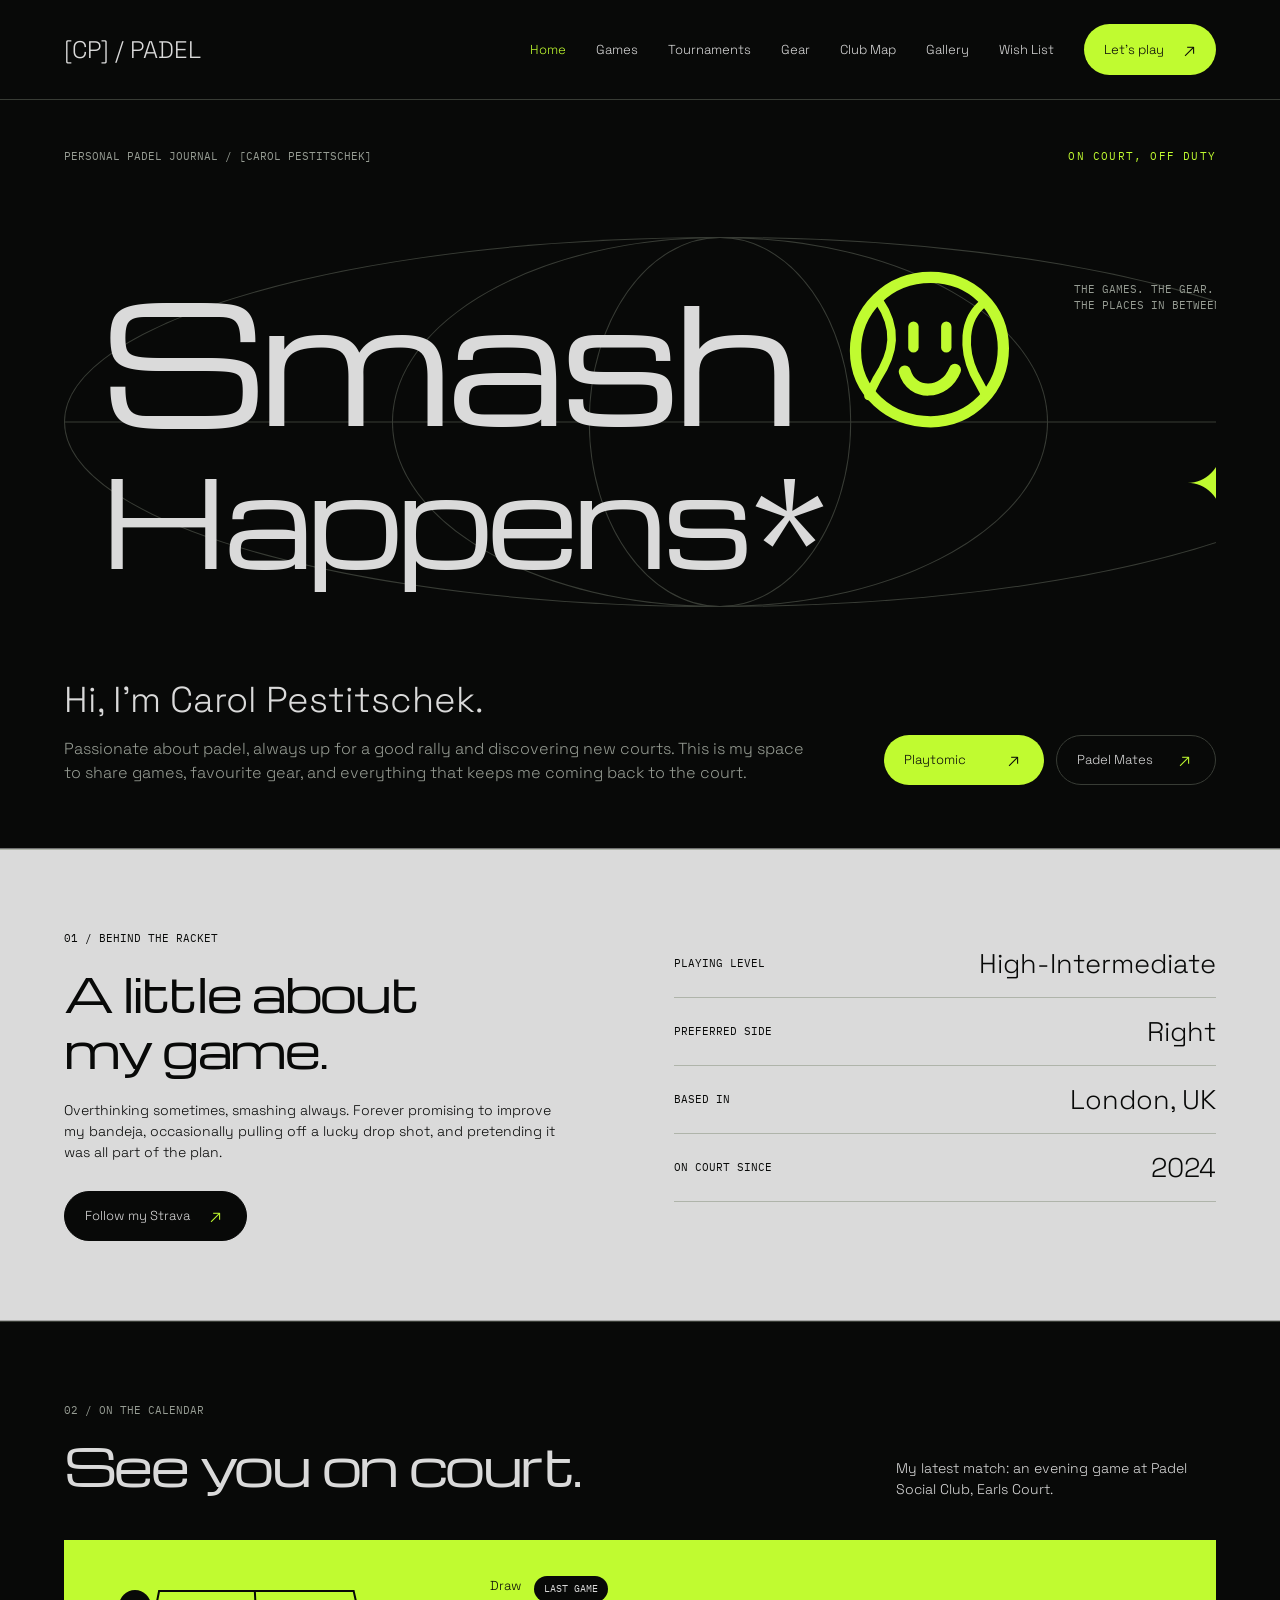
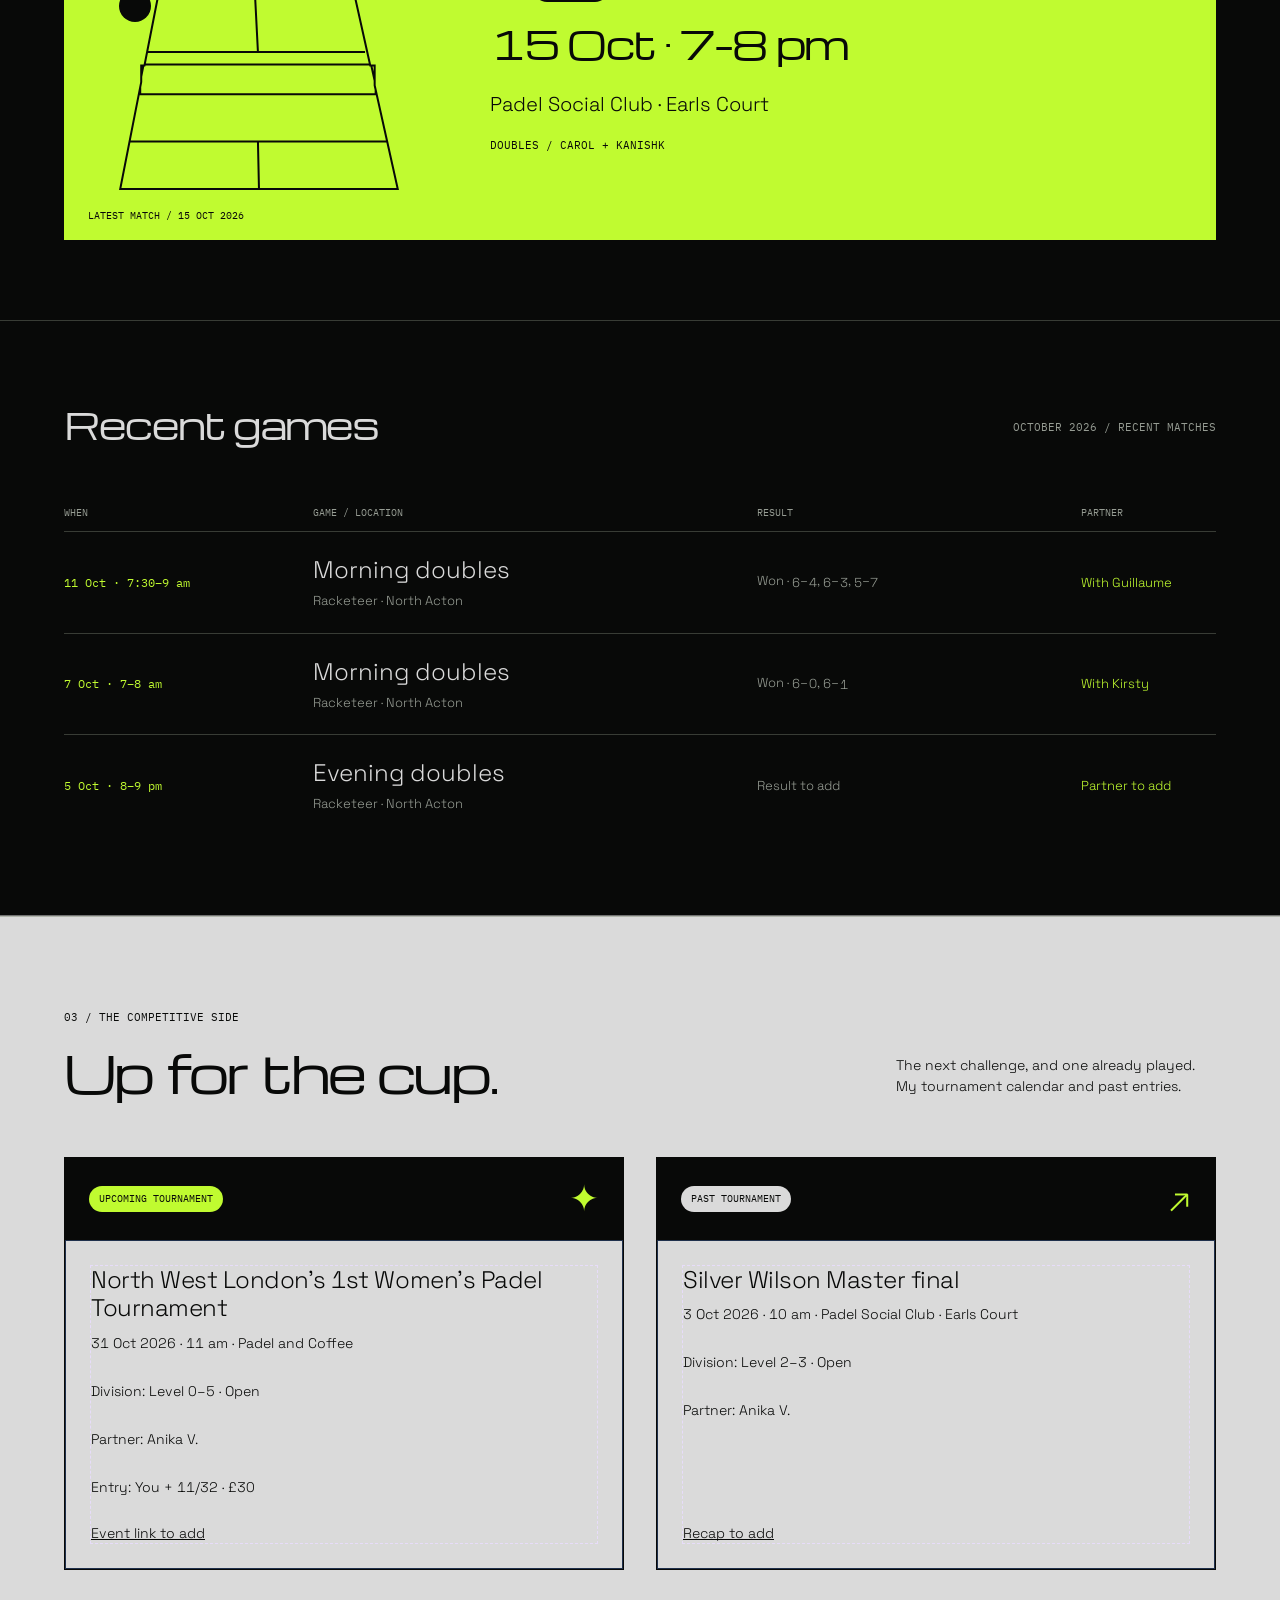
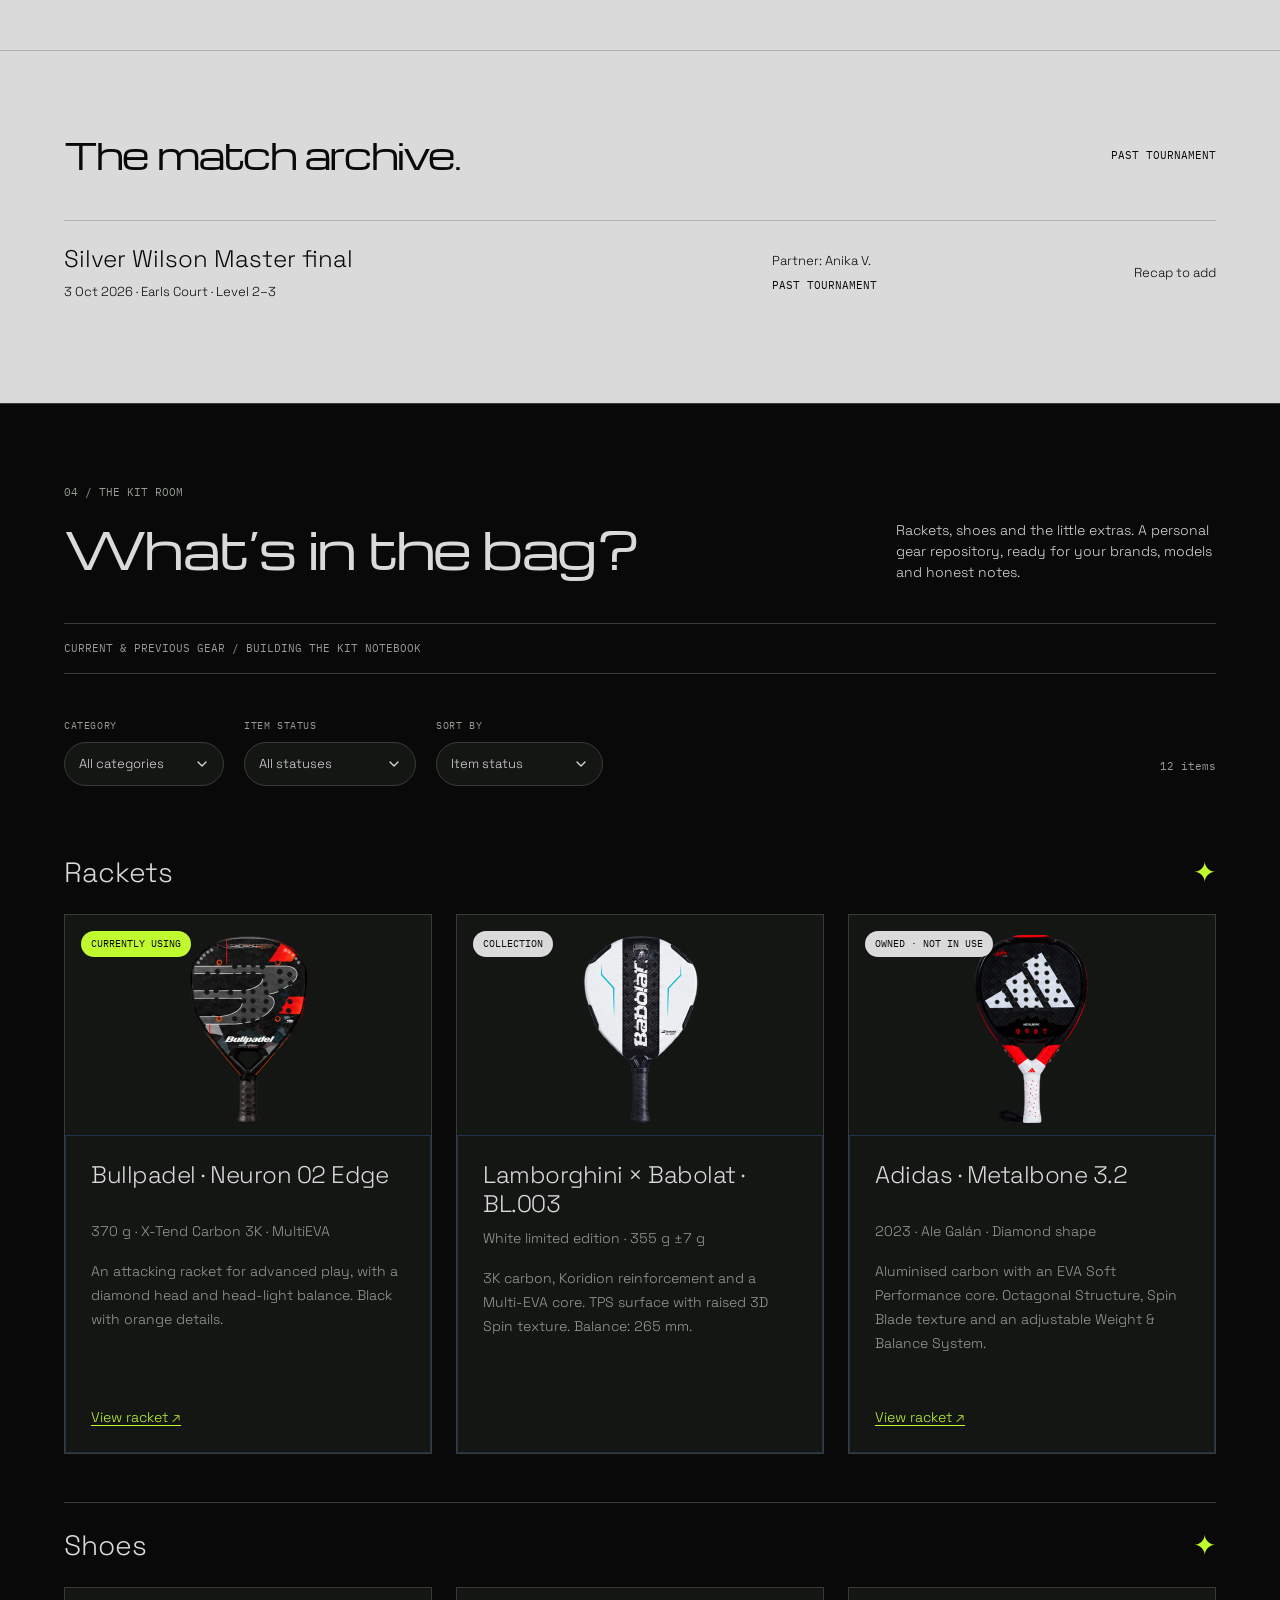
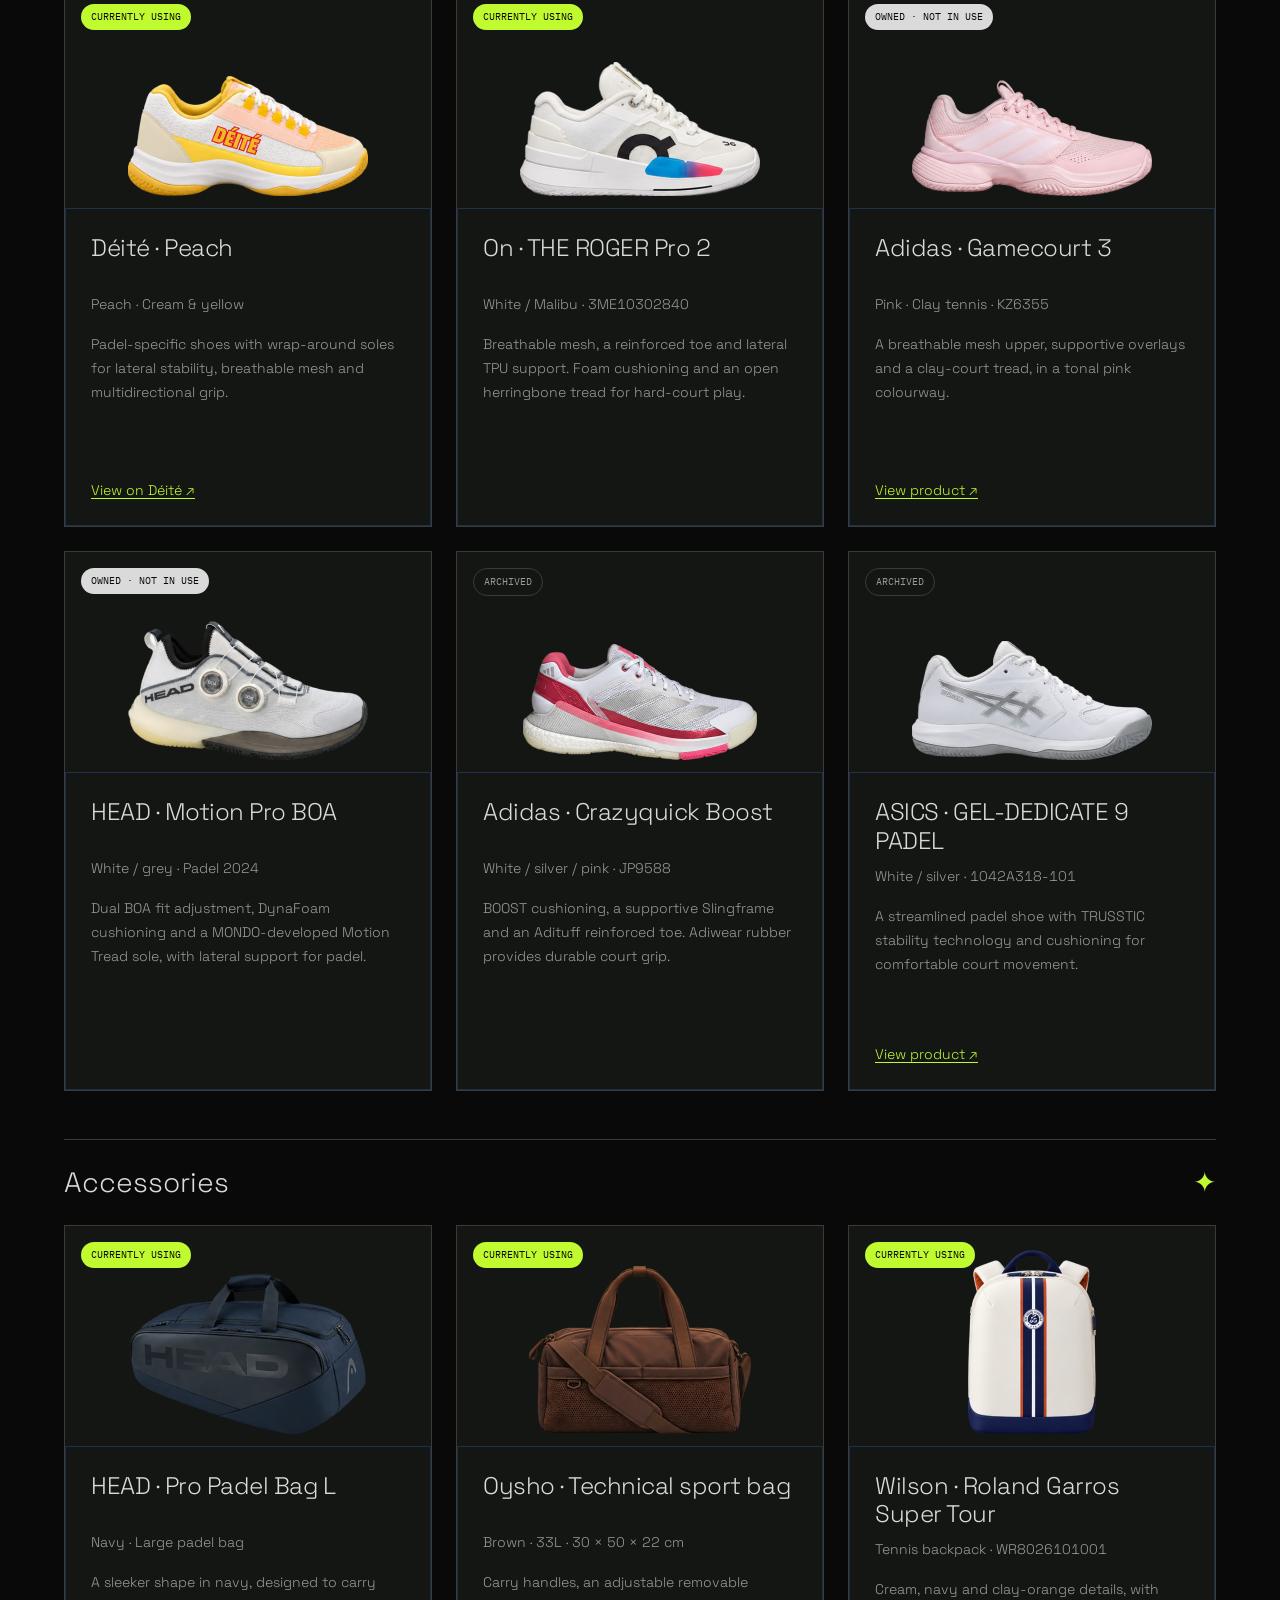
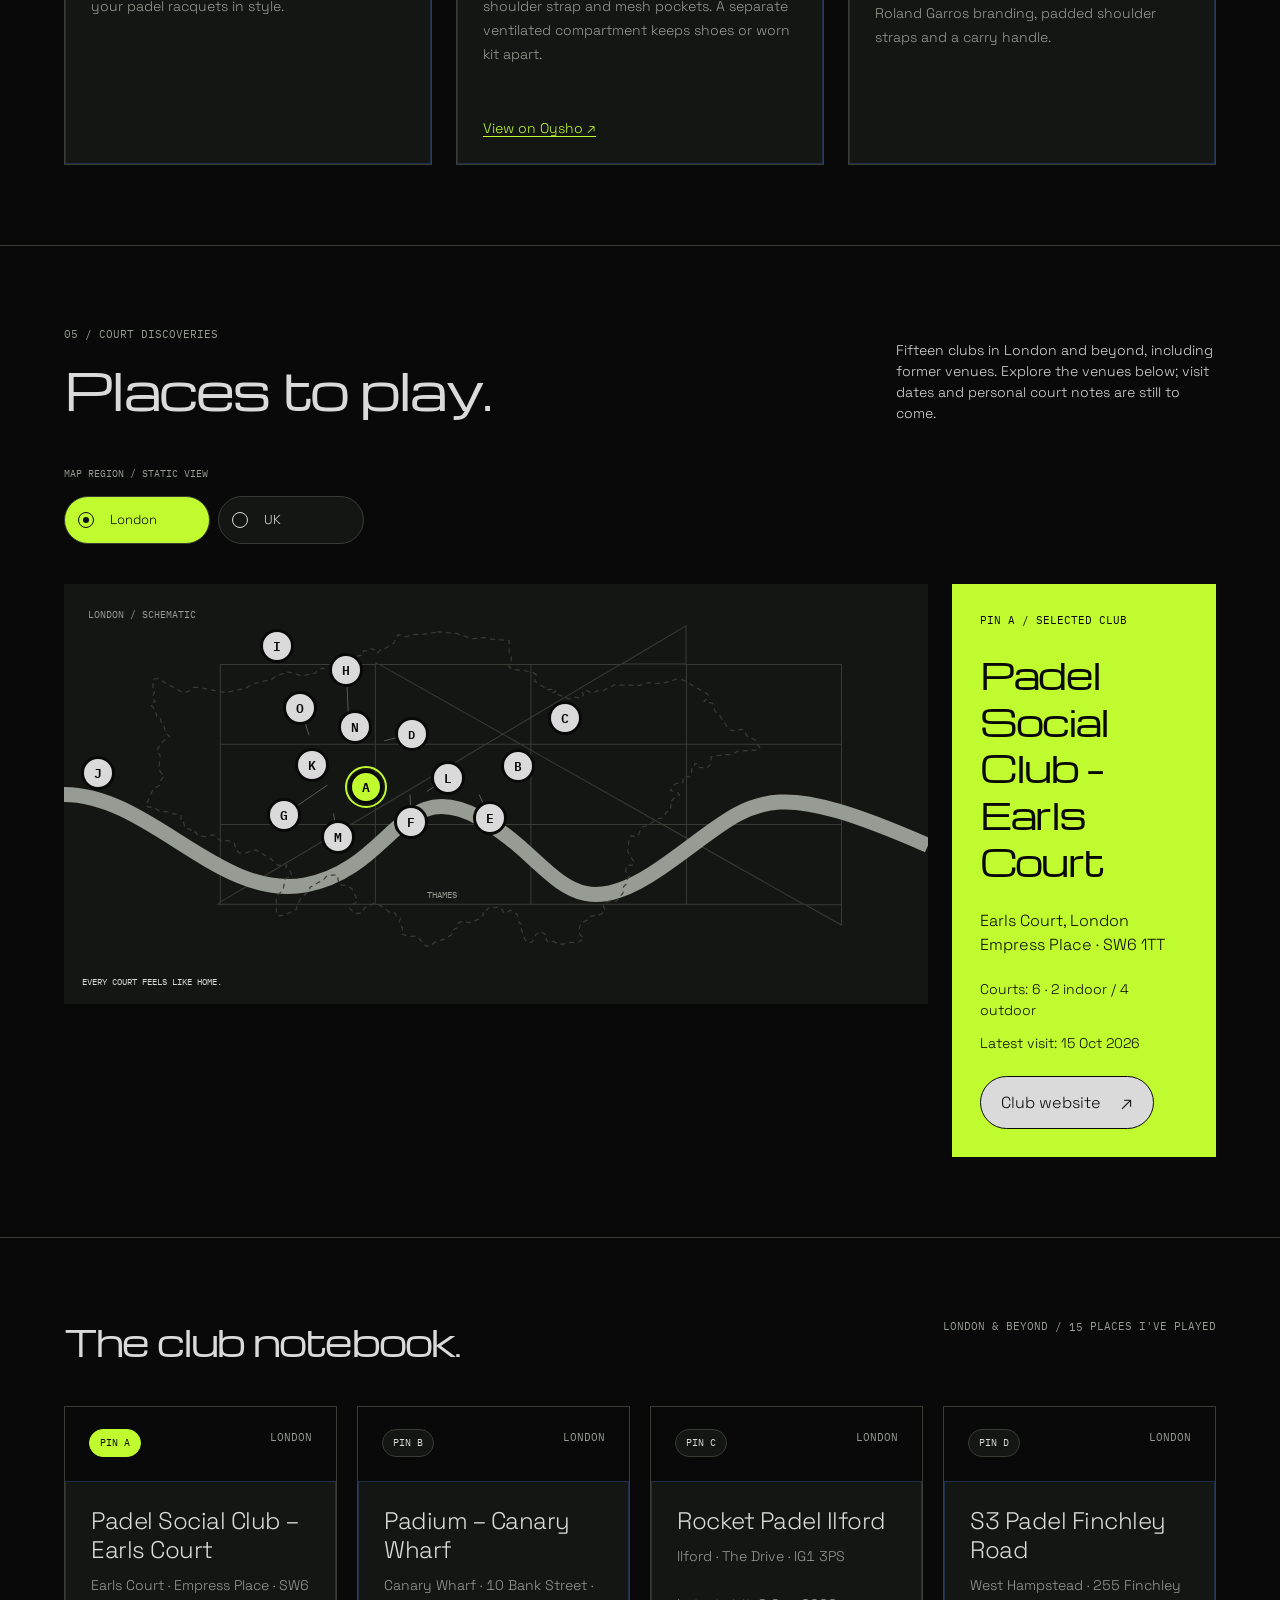
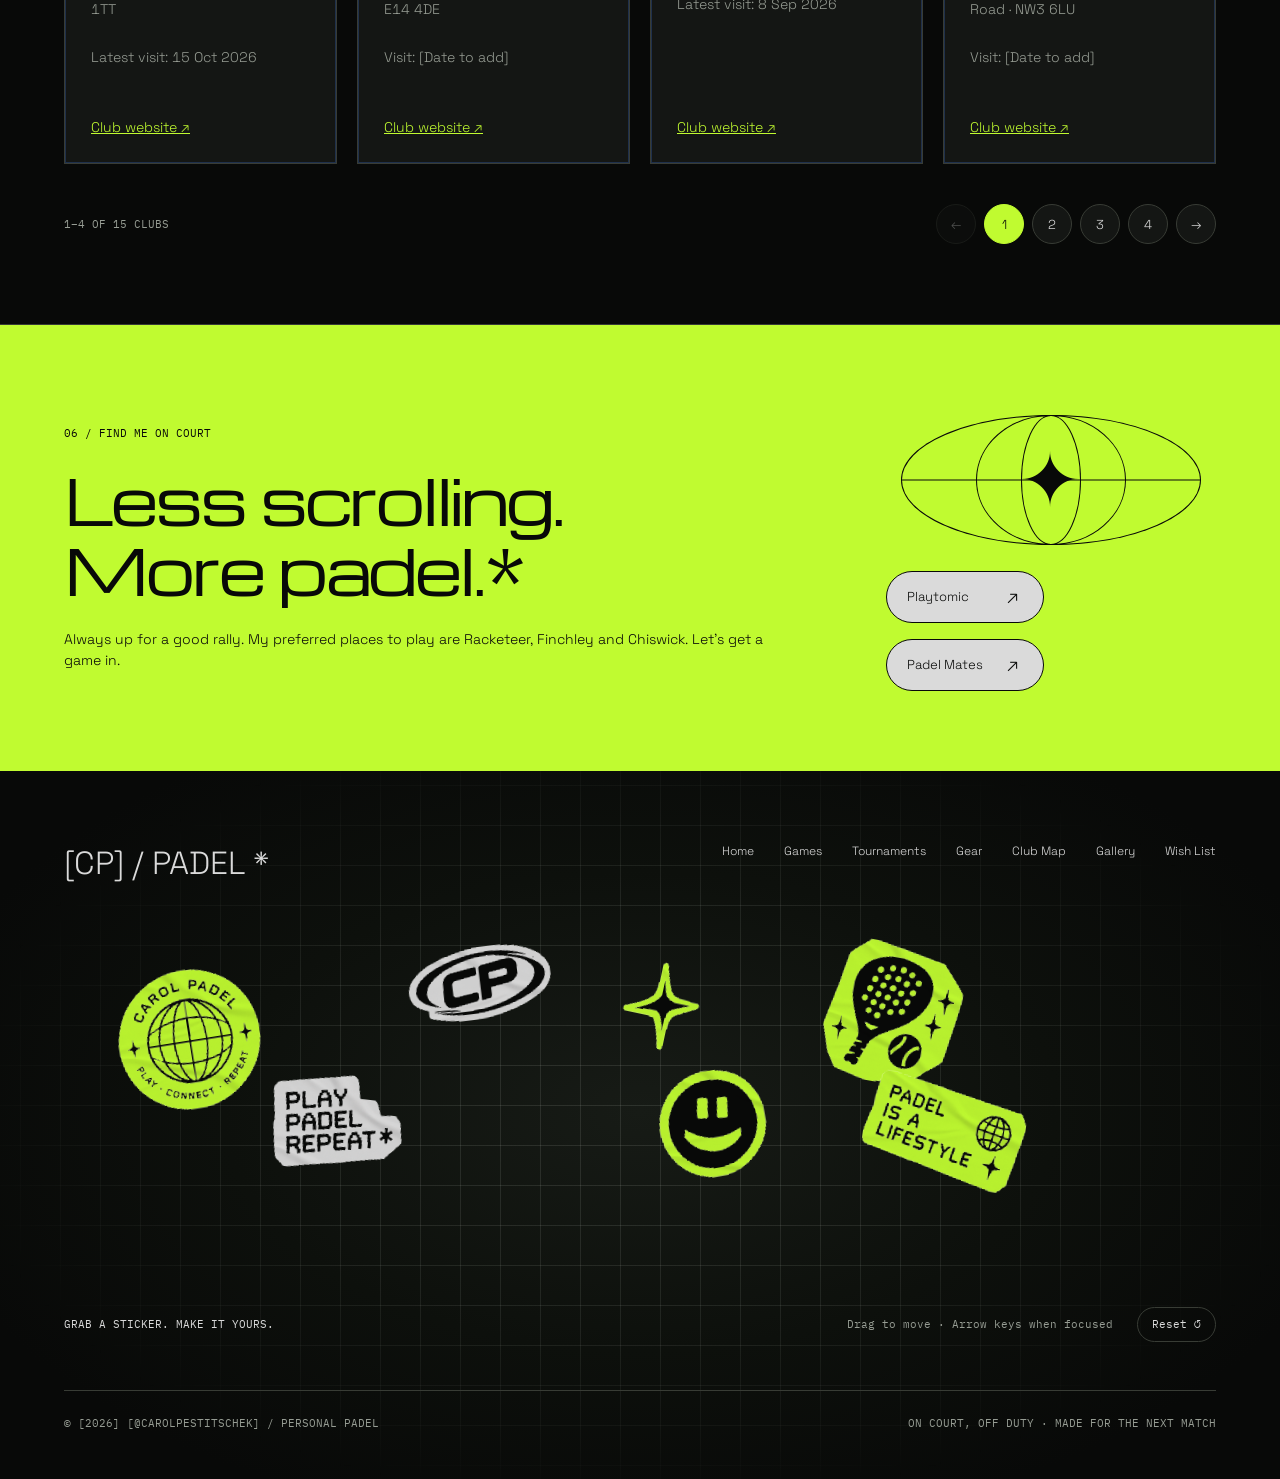
==== index.html @ db340238 "Polish hero motion, mobile layouts, map locations, and footer stickers" ====
<!doctype html>
<html lang="en"><head><meta charset="UTF-8"><meta name="viewport" content="width=device-width,initial-scale=1"><title>Smash Happens — Carol’s Padel Journal</title><meta name="description" content="Carol’s personal padel journal: games, gear and London court discoveries."><link rel="stylesheet" href="styles.css?v=55"></head><body><main class="desktop-view"><div class="f0" data-node-id="0:4836" data-name="Personal padel • Desktop">
      <div class="f1" data-node-id="0:4837" data-name="Navigation">
        <div class="f2" data-node-id="0:4838" data-name="Brand and navigation">
          <p class="f3" data-node-id="0:4839">[CP] / PADEL </p>
          <div class="f4" data-node-id="0:4840" data-name="Page links">
            <a class="f5" data-node-id="0:4841" href="#desktop-home">Home</a>
            <a class="f6" data-node-id="0:4842" href="#desktop-games">Games</a>
            <a class="f6" data-node-id="0:4843" href="#desktop-tournaments">Tournaments</a>
            <a class="f6" data-node-id="0:4844" href="#desktop-gear">Gear</a>
            <a class="f6" data-node-id="0:4845" href="#desktop-clubs">Club Map</a>
            <div class="f7" data-node-id="0:4846" data-name="Action">
              <p class="f8" data-node-id="0:4847">
                Let’s play
              </p>
              <p class="f9" data-node-id="0:4848">
                ↗
              </p>
            </div>
          </div>
        </div>
      </div>
      <div class="f10" data-node-id="0:4849" id="desktop-home" data-name="Hero">
        <div class="f11" data-node-id="0:4850" data-name="Editorial strapline">
          <p class="f12" data-node-id="0:4851">
            PERSONAL PADEL JOURNAL / [CAROL PESTITSCHEK]
          </p>
          <div class="f13" data-node-id="0:4852" data-name="Status">
            <p class="f14" data-node-id="I0:4852;5:13515" style="font-feature-settings:&quot;lnum&quot; 1, &quot;tnum&quot; 1">
              ON COURT, OFF DUTY
            </p>
          </div>
        </div>
        <div class="f15" data-node-id="0:4853" data-name="Orbital masthead">
          <div class="f16" data-node-id="0:4854" data-name="Orbit backdrop">
            <div class="f17" data-node-id="0:4855" data-name="Orbital linework">
              <img alt="" class="f18" src="assets/desktop-f44f9.svg" />
            </div>
          </div>
          <div class="f19" data-node-id="0:4860" data-name="Display title">
            <p class="f20" data-node-id="I0:4860;5:11269" style="font-feature-settings:&quot;lnum&quot; 1, &quot;tnum&quot; 1">
              Smash
            </p>
          </div>
          <div class="f19" data-node-id="0:4861" data-name="Display title">
            <p class="f21" data-node-id="I0:4861;5:11269" style="font-feature-settings:&quot;lnum&quot; 1, &quot;tnum&quot; 1">
              Happens*
            </p>
          </div>
          <div class="f22" data-node-id="0:4862" data-name="Padel ball">
            <img alt="" class="f18" src="assets/hero-winking-ball.svg" />
          </div>
          <div class="f22" data-node-id="0:4863" data-name="Ball seams">
            <div class="f23">
              <img alt="" class="f24" src="assets/desktop-bad36.svg" />
            </div>
          </div>
          <p class="f25" data-node-id="0:4864">
            ✦
          </p>
          <div class="f26" data-node-id="0:4865">
            <p class="f27">THE GAMES. THE GEAR.</p>
            <p class="f28">THE PLACES IN BETWEEN.</p>
          </div>
        </div>
        <div class="f29" data-node-id="0:4866" data-name="Hero introduction">
          <div class="f30" data-node-id="0:4867" data-name="Personal introduction">
            <p class="f31" data-node-id="0:4868">
              Hi, I’m Carol Pestitschek.
            </p>
            <p class="f32" data-node-id="0:4869">
              Passionate about padel, always up for a good rally and discovering new courts. This is my space to share games, favourite gear, and everything that keeps me coming back to the court.
            </p>
          </div>
          <div class="f33" data-node-id="0:4870" data-name="Profile actions">
            <div class="f7" data-node-id="0:4871" data-name="Action">
              <p class="f8" data-node-id="0:4872">
                Playtomic [profile]
              </p>
              <p class="f9" data-node-id="0:4873">
                ↗
              </p>
            </div>
            <div class="f34" data-node-id="0:4874" data-name="Action">
              <p class="f35" data-node-id="0:4875">
                Padel Mates [profile]
              </p>
              <p class="f36" data-node-id="0:4876">
                ↗
              </p>
            </div>
          </div>
        </div>
        <div class="f37" data-node-id="0:4877" data-name="Placeholder guidance">
          <div class="f38" data-node-id="I0:4877;5:9180" data-name="Icon">
            <img alt="" class="f18" src="assets/desktop-fa4df.svg" />
          </div>
          <div class="f39" data-node-id="I0:4877;5:9181" data-name="Content ↓">
            <div class="f40">
              <p class="f41" data-node-id="I0:4877;5:9182" style="font-feature-settings:&quot;lnum&quot; 1, &quot;tnum&quot; 1">
                A work in play.
              </p>
              <p class="f42" data-node-id="I0:4877;5:9183" style="font-feature-settings:&quot;lnum&quot; 1, &quot;tnum&quot; 1">
                Bracketed details are editable placeholders. Club names and locations are verified; games and visits are unconfirmed. The map is illustrative.
              </p>
            </div>
          </div>
        </div>
      </div>
      <div class="f43" data-node-id="0:4878" data-name="Player profile">
        <div class="f44" data-node-id="0:4879" data-name="Player overview">
          <div class="f45" data-node-id="0:4880" data-name="Introduction">
            <p class="f46" data-node-id="0:4881">
              01 / BEHIND THE RACKET
            </p>
            <div class="f19" data-node-id="0:4882" data-name="Display title">
              <div class="f47" data-node-id="I0:4882;5:11269" style="font-feature-settings:&quot;lnum&quot; 1, &quot;tnum&quot; 1">
                <p class="f48">A little about</p>
                <p class="f49">my game.</p>
              </div>
            </div>
            <p class="f50" data-node-id="0:4883">
              Overthinking sometimes, smashing always. Forever promising to improve my bandeja, occasionally pulling off a lucky drop shot, and pretending it was all part of the plan.
            </p>
          </div>
          <div class="f51" data-node-id="0:4884" data-name="Player details">
            <div class="f52" data-node-id="0:4885" data-name="Profile detail">
              <p class="f53" data-node-id="0:4886">
                PLAYING LEVEL
              </p>
              <p class="f54" data-node-id="0:4887">
                [High-Intermediate]
              </p>
            </div>
            <div class="f52" data-node-id="0:4888" data-name="Profile detail">
              <p class="f53" data-node-id="0:4889">
                PREFERRED SIDE
              </p>
              <p class="f54" data-node-id="0:4890">
                [Right]
              </p>
            </div>
            <div class="f52" data-node-id="0:4891" data-name="Profile detail">
              <p class="f53" data-node-id="0:4892">
                BASED IN
              </p>
              <p class="f54" data-node-id="0:4893">
                [London, UK]
              </p>
            </div>
            <div class="f52" data-node-id="0:4894" data-name="Profile detail">
              <p class="f53" data-node-id="0:4895">
                ON COURT SINCE
              </p>
              <p class="f54" data-node-id="0:4896">
                [2024]
              </p>
            </div>
          </div>
        </div>
      </div>
      <div class="f55" data-node-id="0:4897" id="desktop-games" data-name="Featured next game">
        <div class="f56" data-node-id="0:4898" data-name="Section heading">
          <div class="f57" data-node-id="0:4899" data-name="Title block">
            <p class="f12" data-node-id="0:4900">
              02 / ON THE CALENDAR
            </p>
            <div class="f19" data-node-id="0:4901" data-name="Display title">
              <p class="f58" data-node-id="I0:4901;5:11269" style="font-feature-settings:&quot;lnum&quot; 1, &quot;tnum&quot; 1">
                See you on court.
              </p>
            </div>
          </div>
          <div class="f59" data-node-id="0:4902" data-name="Section introduction">
            <p class="f60" data-node-id="0:4903">
              The next match goes here. Add a date, a club and a link when it’s booked.
            </p>
          </div>
        </div>
        <div class="f61" data-node-id="0:4904" data-name="Featured match">
          <div class="f62" data-node-id="0:4905" data-name="Court illustration">
            <div class="f63" data-node-id="0:4906" data-name="Padel court">
              <img alt="" class="f18" src="assets/desktop-a11e7.svg" />
            </div>
            <div class="f64" data-node-id="0:4907" data-name="Padel ball">
              <img alt="" class="f18" src="assets/desktop-db9d9.svg" />
            </div>
            <p class="f65" data-node-id="0:4908">
              NEXT UP / [MATCH DATE]
            </p>
          </div>
          <div class="f66" data-node-id="0:4909" data-name="Match details">
            <div class="f67" data-node-id="0:4910" data-name="Match status">
              <div class="f68" data-node-id="0:4911" data-name="Status">
                <p class="f69" data-node-id="I0:4911;5:13515" style="font-feature-settings:&quot;lnum&quot; 1, &quot;tnum&quot; 1">
                  [AVAILABILITY]
                </p>
              </div>
              <p class="f46" data-node-id="0:4912">
                FEATURED GAME
              </p>
            </div>
            <div class="f19" data-node-id="0:4913" data-name="Display title">
              <p class="f70" data-node-id="I0:4913;5:11269" style="font-feature-settings:&quot;lnum&quot; 1, &quot;tnum&quot; 1">
                [Day], [time]
              </p>
            </div>
            <p class="f71" data-node-id="0:4914">
              [Club name] · [Area, city]
            </p>
            <p class="f46" data-node-id="0:4915">
              [FORMAT] / LEVEL [X–X] / [PLACES] AVAILABLE
            </p>
            <div class="f72" data-node-id="0:4916" data-name="Action">
              <p class="f8" data-node-id="0:4917">
                Join on [platform]
              </p>
              <p class="f9" data-node-id="0:4918">
                ↗
              </p>
            </div>
          </div>
        </div>
      </div>
      <div class="f55" data-node-id="0:4919" data-name="Upcoming game list">
        <div class="f11" data-node-id="0:4920" data-name="Schedule heading">
          <div class="f73" data-node-id="0:4921" data-name="Display title">
            <p class="f74" data-node-id="I0:4921;5:11269" style="font-feature-settings:&quot;lnum&quot; 1, &quot;tnum&quot; 1">
              Next games
            </p>
          </div>
          <p class="f12" data-node-id="0:4922">
            ALL DATES TO BE CONFIRMED
          </p>
        </div>
        <div class="f75" data-node-id="0:4923" data-name="Match schedule">
          <div class="f76" data-node-id="0:4924" data-name="Schedule columns">
            <p class="f77" data-node-id="0:4925">
              WHEN
            </p>
            <p class="f39" data-node-id="0:4926">
              GAME / LOCATION
            </p>
            <p class="f78" data-node-id="0:4927">
              LEVEL / SPACES
            </p>
            <p class="f79" data-node-id="0:4928">
              MATCH LINK
            </p>
          </div>
          <div class="f80" data-node-id="0:4929" data-name="Game entry">
            <p class="f81" data-node-id="0:4930">
              [Date] · [Time]
            </p>
            <div class="f82" data-node-id="0:4931" data-name="Game and location">
              <p class="f83" data-node-id="0:4932">
                [Social doubles]
              </p>
              <p class="f84" data-node-id="0:4933">
                [Club] · [London area]
              </p>
            </div>
            <p class="f85" data-node-id="0:4934">
              [Level] · [Places available]
            </p>
            <p class="f86" data-node-id="0:4935">
              View game ↗
            </p>
          </div>
          <div class="f80" data-node-id="0:4936" data-name="Game entry">
            <p class="f81" data-node-id="0:4937">
              [Date] · [Time]
            </p>
            <div class="f82" data-node-id="0:4938" data-name="Game and location">
              <p class="f83" data-node-id="0:4939">
                [Practice session]
              </p>
              <p class="f84" data-node-id="0:4940">
                [Club] · [London area]
              </p>
            </div>
            <p class="f85" data-node-id="0:4941">
              [Level] · [Places available]
            </p>
            <p class="f86" data-node-id="0:4942">
              View game ↗
            </p>
          </div>
          <div class="f80" data-node-id="0:4943" data-name="Game entry">
            <p class="f81" data-node-id="0:4944">
              [Date] · [Time]
            </p>
            <div class="f82" data-node-id="0:4945" data-name="Game and location">
              <p class="f83" data-node-id="0:4946">
                [Weekend match]
              </p>
              <p class="f84" data-node-id="0:4947">
                [Club] · [UK city]
              </p>
            </div>
            <p class="f85" data-node-id="0:4948">
              [Level] · [Places available]
            </p>
            <p class="f86" data-node-id="0:4949">
              View game ↗
            </p>
          </div>
        </div>
      </div>
      <div class="f87" data-node-id="0:4950" data-name="Upcoming tournaments">
        <div class="f88" data-node-id="0:4951" data-name="Section heading">
          <div class="f89" data-node-id="0:4952" data-name="Title block">
            <p class="f46" data-node-id="0:4953">
              03 / THE COMPETITIVE SIDE
            </p>
            <div class="f19" data-node-id="0:4954" data-name="Display title">
              <p class="f90" data-node-id="I0:4954;5:11269" style="font-feature-settings:&quot;lnum&quot; 1, &quot;tnum&quot; 1">
                Up for the cup.
              </p>
            </div>
          </div>
          <div class="f91" data-node-id="0:4955" data-name="Section introduction">
            <p class="f92" data-node-id="0:4956">
              A place for upcoming entries, partners and tournament plans. Everything below is waiting for your details.
            </p>
          </div>
        </div>
        <div class="f93" data-node-id="0:4957" data-name="Tournament entries">
          <div class="f94" data-node-id="0:4958" data-name="Tournament card">
            <div class="f95" data-node-id="0:4959" data-name="Tournament banner">
              <div class="f13" data-node-id="0:4960" data-name="Status">
                <p class="f14" data-node-id="I0:4960;5:13515" style="font-feature-settings:&quot;lnum&quot; 1, &quot;tnum&quot; 1">
                  UPCOMING SLOT
                </p>
              </div>
              <p class="f96" data-node-id="0:4961">
                ✦
              </p>
            </div>
            <div class="f97" data-node-id="0:4962" data-name="Details card">
              <div class="f98" data-node-id="I0:4962;5:13249" data-name="🔁 Slot">
                <div class="f99">
                  <div class="f100" data-node-id="I0:4962;5:13249;9087:55593" data-name="Heading">
                    <p class="f101" data-node-id="I0:4962;5:13249;9087:55593;249:119" style="font-feature-settings:&quot;lnum&quot; 1, &quot;tnum&quot; 1">
                      [Tournament name]
                    </p>
                  </div>
                  <div class="f102" data-node-id="I0:4962;5:13249;9087:55598" data-name="Paragraph">
                    <div class="f103" data-node-id="I0:4962;5:13249;9087:55598;251:848" style="font-feature-settings:&quot;lnum&quot; 1, &quot;tnum&quot; 1">
                      <p class="f104">[Date] · [Venue, city]</p>
                      <p class="f104">Division: [Category / level]</p>
                      <p class="f104">Partner: [Partner name]</p>
                      <p class="f105">Entry status: [To be confirmed]</p>
                    </div>
                  </div>
                  <div class="f106" data-node-id="I0:4962;5:13249;34123:5880" data-name="Anchor">
                    <p class="f107" data-node-id="I0:4962;5:13249;34123:5880;453:1607" style="font-feature-settings:&quot;lnum&quot; 1, &quot;tnum&quot; 1">
                      [Event / entry link] ↗
                    </p>
                  </div>
                </div>
              </div>
            </div>
          </div>
          <div class="f94" data-node-id="0:4963" data-name="Tournament card">
            <div class="f95" data-node-id="0:4964" data-name="Tournament banner">
              <div class="f13" data-node-id="0:4965" data-name="Status">
                <p class="f14" data-node-id="I0:4965;5:13515" style="font-feature-settings:&quot;lnum&quot; 1, &quot;tnum&quot; 1">
                  UPCOMING SLOT
                </p>
              </div>
              <p class="f96" data-node-id="0:4966">
                ↗
              </p>
            </div>
            <div class="f97" data-node-id="0:4967" data-name="Details card">
              <div class="f98" data-node-id="I0:4967;5:13249" data-name="🔁 Slot">
                <div class="f99">
                  <div class="f100" data-node-id="I0:4967;5:13249;9087:55593" data-name="Heading">
                    <p class="f101" data-node-id="I0:4967;5:13249;9087:55593;249:119" style="font-feature-settings:&quot;lnum&quot; 1, &quot;tnum&quot; 1">
                      [Next tournament name]
                    </p>
                  </div>
                  <div class="f102" data-node-id="I0:4967;5:13249;9087:55598" data-name="Paragraph">
                    <div class="f103" data-node-id="I0:4967;5:13249;9087:55598;251:848" style="font-feature-settings:&quot;lnum&quot; 1, &quot;tnum&quot; 1">
                      <p class="f104">[Date] · [Venue, city]</p>
                      <p class="f104">Division: [Category / level]</p>
                      <p class="f104">Partner: [Partner name]</p>
                      <p class="f105">Entry status: [To be confirmed]</p>
                    </div>
                  </div>
                  <div class="f106" data-node-id="I0:4967;5:13249;34123:5880" data-name="Anchor">
                    <p class="f107" data-node-id="I0:4967;5:13249;34123:5880;453:1607" style="font-feature-settings:&quot;lnum&quot; 1, &quot;tnum&quot; 1">
                      [Event / entry link] ↗
                    </p>
                  </div>
                </div>
              </div>
            </div>
          </div>
        </div>
      </div>
      <div class="f87" data-node-id="0:4968" data-name="Past tournaments">
        <div class="f11" data-node-id="0:4969" data-name="Archive heading">
          <div class="f73" data-node-id="0:4970" data-name="Display title">
            <p class="f108" data-node-id="I0:4970;5:11269" style="font-feature-settings:&quot;lnum&quot; 1, &quot;tnum&quot; 1">
              The match archive.
            </p>
          </div>
          <p class="f46" data-node-id="0:4971">
            NO RESULTS ADDED YET
          </p>
        </div>
        <div class="f109" data-node-id="0:4972" data-name="Tournament archive">
          <div class="f110" data-node-id="0:4973" data-name="Past tournament entry">
            <div class="f111" data-node-id="0:4974" data-name="Past event">
              <p class="f112" data-node-id="0:4975">
                [Past tournament]
              </p>
              <p class="f113" data-node-id="0:4976">
                [Date] · [Venue] · [Division]
              </p>
            </div>
            <div class="f114" data-node-id="0:4977" data-name="Partner and result">
              <p class="f115" data-node-id="0:4978">
                Partner: [Name] · Result: [Result]
              </p>
              <p class="f116" data-node-id="0:4979">
                COMPLETED SLOT / UNFILLED
              </p>
            </div>
            <p class="f117" data-node-id="0:4980">
              [Recap] ↗
            </p>
          </div>
          <div class="f110" data-node-id="0:4981" data-name="Past tournament entry">
            <div class="f111" data-node-id="0:4982" data-name="Past event">
              <p class="f112" data-node-id="0:4983">
                [Another tournament]
              </p>
              <p class="f113" data-node-id="0:4984">
                [Date] · [Venue] · [Division]
              </p>
            </div>
            <div class="f114" data-node-id="0:4985" data-name="Partner and result">
              <p class="f115" data-node-id="0:4986">
                Partner: [Name] · Result: [Result]
              </p>
              <p class="f116" data-node-id="0:4987">
                COMPLETED SLOT / UNFILLED
              </p>
            </div>
            <p class="f117" data-node-id="0:4988">
              [Recap] ↗
            </p>
          </div>
        </div>
      </div>
      <div class="f55" data-node-id="0:4989" data-name="Equipment repository">
        <div class="f56" data-node-id="0:4990" data-name="Section heading">
          <div class="f57" data-node-id="0:4991" data-name="Title block">
            <p class="f12" data-node-id="0:4992">
              04 / THE KIT ROOM
            </p>
            <div class="f19" data-node-id="0:4993" data-name="Display title">
              <p class="f58" data-node-id="I0:4993;5:11269" style="font-feature-settings:&quot;lnum&quot; 1, &quot;tnum&quot; 1">
                What’s in the bag?
              </p>
            </div>
          </div>
          <div class="f59" data-node-id="0:4994" data-name="Section introduction">
            <p class="f60" data-node-id="0:4995">
              Rackets, shoes and the little extras. A personal gear repository, ready for your brands, models and honest notes.
            </p>
          </div>
        </div>
        <div class="f118" data-node-id="0:4996" data-name="Repository guidance">
          <p class="f119" data-node-id="0:4997">CURRENT &amp; PREVIOUS SLOTS / PRODUCT ART IS ILLUSTRATIVE / NO GEAR ADDED YET</p>
        </div>
        <div class="f120" data-node-id="0:4998" data-name="Gear categories">
          <div class="f121" data-node-id="0:4999" data-name="Gear category">
            <div class="f122" data-node-id="0:5000" data-name="Category heading">
              <p class="f123" data-node-id="0:5001">
                Rackets
              </p>
              <p class="f124" data-node-id="0:5002">
                ✦
              </p>
            </div>
            <div class="f125" data-node-id="0:5003" data-name="Gear item">
              <div class="f126" data-node-id="0:5004" data-name="Product artwork">
                <div class="f127" data-node-id="0:5005" data-name="Illustrative product placeholder">
                  <div class="f128" data-node-id="0:5006" data-name="Product orbit">
                    <img alt="" class="f18" src="assets/desktop-7c579.svg" />
                  </div>
                  <div class="f129" data-node-id="0:5007" data-name="Racket silhouette">
                    <img alt="" class="f18" src="assets/desktop-6181e.svg" />
                  </div>
                  <p class="f130" data-node-id="0:5008">
                    [PRODUCT IMAGE] / ILLUSTRATION ONLY
                  </p>
                </div>
                <div class="f131" data-node-id="0:5009" data-name="Gear state">
                  <div class="f13" data-node-id="0:5010" data-name="Status">
                    <p class="f14" data-node-id="I0:5010;5:13515" style="font-feature-settings:&quot;lnum&quot; 1, &quot;tnum&quot; 1">
                      [CURRENT GEAR]
                    </p>
                  </div>
                </div>
              </div>
              <div class="f132" data-node-id="0:5011" data-name="Details card">
                <div class="f133" data-node-id="I0:5011;5:13249" data-name="🔁 Slot">
                  <div class="f99">
                    <div class="f100" data-node-id="I0:5011;5:13249;9087:55593" data-name="Heading">
                      <p class="f134" data-node-id="I0:5011;5:13249;9087:55593;249:119" style="font-feature-settings:&quot;lnum&quot; 1, &quot;tnum&quot; 1">
                        [Brand / model]
                      </p>
                    </div>
                    <div class="f102" data-node-id="I0:5011;5:13249;9087:55598" data-name="Paragraph">
                      <div class="f135" data-node-id="I0:5011;5:13249;9087:55598;251:848" style="font-feature-settings:&quot;lnum&quot; 1, &quot;tnum&quot; 1">
                        <p class="f104">Current rackets slot</p>
                        <p class="f105">[Shape, balance, feel and why it suits your game.]</p>
                      </div>
                    </div>
                    <div class="f106" data-node-id="I0:5011;5:13249;34123:5880" data-name="Anchor">
                      <p class="f136" data-node-id="I0:5011;5:13249;34123:5880;453:1607" style="font-feature-settings:&quot;lnum&quot; 1, &quot;tnum&quot; 1">
                        [Product link] ↗
                      </p>
                    </div>
                  </div>
                </div>
              </div>
            </div>
            <div class="f125" data-node-id="0:5012" data-name="Gear item">
              <div class="f126" data-node-id="0:5013" data-name="Product artwork">
                <div class="f127" data-node-id="0:5014" data-name="Illustrative product placeholder">
                  <div class="f128" data-node-id="0:5015" data-name="Product orbit">
                    <img alt="" class="f18" src="assets/desktop-7c579.svg" />
                  </div>
                  <div class="f129" data-node-id="0:5016" data-name="Racket silhouette">
                    <img alt="" class="f18" src="assets/desktop-6181e.svg" />
                  </div>
                  <p class="f130" data-node-id="0:5017">
                    [PRODUCT IMAGE] / ILLUSTRATION ONLY
                  </p>
                </div>
                <div class="f131" data-node-id="0:5018" data-name="Gear state">
                  <div class="f68" data-node-id="0:5019" data-name="Status">
                    <p class="f69" data-node-id="I0:5019;5:13515" style="font-feature-settings:&quot;lnum&quot; 1, &quot;tnum&quot; 1">
                      [PREVIOUS GEAR]
                    </p>
                  </div>
                </div>
              </div>
              <div class="f132" data-node-id="0:5020" data-name="Details card">
                <div class="f133" data-node-id="I0:5020;5:13249" data-name="🔁 Slot">
                  <div class="f99">
                    <div class="f100" data-node-id="I0:5020;5:13249;9087:55593" data-name="Heading">
                      <p class="f134" data-node-id="I0:5020;5:13249;9087:55593;249:119" style="font-feature-settings:&quot;lnum&quot; 1, &quot;tnum&quot; 1">
                        [Brand / model]
                      </p>
                    </div>
                    <div class="f102" data-node-id="I0:5020;5:13249;9087:55598" data-name="Paragraph">
                      <div class="f135" data-node-id="I0:5020;5:13249;9087:55598;251:848" style="font-feature-settings:&quot;lnum&quot; 1, &quot;tnum&quot; 1">
                        <p class="f104">Previous rackets slot</p>
                        <p class="f105">[What you liked, and why you moved on.]</p>
                      </div>
                    </div>
                    <div class="f106" data-node-id="I0:5020;5:13249;34123:5880" data-name="Anchor">
                      <p class="f136" data-node-id="I0:5020;5:13249;34123:5880;453:1607" style="font-feature-settings:&quot;lnum&quot; 1, &quot;tnum&quot; 1">
                        [Product link] ↗
                      </p>
                    </div>
                  </div>
                </div>
              </div>
            </div>
          </div>
          <div class="f121" data-node-id="0:5021" data-name="Gear category">
            <div class="f122" data-node-id="0:5022" data-name="Category heading">
              <p class="f123" data-node-id="0:5023">
                Shoes
              </p>
              <p class="f124" data-node-id="0:5024">
                ✦
              </p>
            </div>
            <div class="f125" data-node-id="0:5025" data-name="Gear item">
              <div class="f126" data-node-id="0:5026" data-name="Product artwork">
                <div class="f127" data-node-id="0:5027" data-name="Illustrative product placeholder">
                  <div class="f128" data-node-id="0:5028" data-name="Product orbit">
                    <img alt="" class="f18" src="assets/desktop-7c579.svg" />
                  </div>
                  <div class="f137" data-node-id="0:5029" data-name="Shoe silhouette">
                    <img alt="" class="f18" src="assets/desktop-8d162.svg" />
                  </div>
                  <p class="f130" data-node-id="0:5030">
                    [PRODUCT IMAGE] / ILLUSTRATION ONLY
                  </p>
                </div>
                <div class="f131" data-node-id="0:5031" data-name="Gear state">
                  <div class="f13" data-node-id="0:5032" data-name="Status">
                    <p class="f14" data-node-id="I0:5032;5:13515" style="font-feature-settings:&quot;lnum&quot; 1, &quot;tnum&quot; 1">
                      [CURRENT GEAR]
                    </p>
                  </div>
                </div>
              </div>
              <div class="f132" data-node-id="0:5033" data-name="Details card">
                <div class="f133" data-node-id="I0:5033;5:13249" data-name="🔁 Slot">
                  <div class="f99">
                    <div class="f100" data-node-id="I0:5033;5:13249;9087:55593" data-name="Heading">
                      <p class="f134" data-node-id="I0:5033;5:13249;9087:55593;249:119" style="font-feature-settings:&quot;lnum&quot; 1, &quot;tnum&quot; 1">
                        [Brand / model]
                      </p>
                    </div>
                    <div class="f102" data-node-id="I0:5033;5:13249;9087:55598" data-name="Paragraph">
                      <div class="f135" data-node-id="I0:5033;5:13249;9087:55598;251:848" style="font-feature-settings:&quot;lnum&quot; 1, &quot;tnum&quot; 1">
                        <p class="f104">Current shoes slot</p>
                        <p class="f105">[Fit, court grip and comfort over a long match.]</p>
                      </div>
                    </div>
                    <div class="f106" data-node-id="I0:5033;5:13249;34123:5880" data-name="Anchor">
                      <p class="f136" data-node-id="I0:5033;5:13249;34123:5880;453:1607" style="font-feature-settings:&quot;lnum&quot; 1, &quot;tnum&quot; 1">
                        [Product link] ↗
                      </p>
                    </div>
                  </div>
                </div>
              </div>
            </div>
            <div class="f125" data-node-id="0:5034" data-name="Gear item">
              <div class="f126" data-node-id="0:5035" data-name="Product artwork">
                <div class="f127" data-node-id="0:5036" data-name="Illustrative product placeholder">
                  <div class="f128" data-node-id="0:5037" data-name="Product orbit">
                    <img alt="" class="f18" src="assets/desktop-7c579.svg" />
                  </div>
                  <div class="f137" data-node-id="0:5038" data-name="Shoe silhouette">
                    <img alt="" class="f18" src="assets/desktop-8d162.svg" />
                  </div>
                  <p class="f130" data-node-id="0:5039">
                    [PRODUCT IMAGE] / ILLUSTRATION ONLY
                  </p>
                </div>
                <div class="f131" data-node-id="0:5040" data-name="Gear state">
                  <div class="f68" data-node-id="0:5041" data-name="Status">
                    <p class="f69" data-node-id="I0:5041;5:13515" style="font-feature-settings:&quot;lnum&quot; 1, &quot;tnum&quot; 1">
                      [PREVIOUS GEAR]
                    </p>
                  </div>
                </div>
              </div>
              <div class="f132" data-node-id="0:5042" data-name="Details card">
                <div class="f133" data-node-id="I0:5042;5:13249" data-name="🔁 Slot">
                  <div class="f99">
                    <div class="f100" data-node-id="I0:5042;5:13249;9087:55593" data-name="Heading">
                      <p class="f134" data-node-id="I0:5042;5:13249;9087:55593;249:119" style="font-feature-settings:&quot;lnum&quot; 1, &quot;tnum&quot; 1">
                        [Brand / model]
                      </p>
                    </div>
                    <div class="f102" data-node-id="I0:5042;5:13249;9087:55598" data-name="Paragraph">
                      <div class="f135" data-node-id="I0:5042;5:13249;9087:55598;251:848" style="font-feature-settings:&quot;lnum&quot; 1, &quot;tnum&quot; 1">
                        <p class="f104">Previous shoes slot</p>
                        <p class="f105">[How they held up and what you’d change.]</p>
                      </div>
                    </div>
                    <div class="f106" data-node-id="I0:5042;5:13249;34123:5880" data-name="Anchor">
                      <p class="f136" data-node-id="I0:5042;5:13249;34123:5880;453:1607" style="font-feature-settings:&quot;lnum&quot; 1, &quot;tnum&quot; 1">
                        [Product link] ↗
                      </p>
                    </div>
                  </div>
                </div>
              </div>
            </div>
          </div>
          <div class="f121" data-node-id="0:5043" data-name="Gear category">
            <div class="f122" data-node-id="0:5044" data-name="Category heading">
              <p class="f123" data-node-id="0:5045">
                Accessories
              </p>
              <p class="f124" data-node-id="0:5046">
                ✦
              </p>
            </div>
            <div class="f125" data-node-id="0:5047" data-name="Gear item">
              <div class="f126" data-node-id="0:5048" data-name="Product artwork">
                <div class="f127" data-node-id="0:5049" data-name="Illustrative product placeholder">
                  <div class="f128" data-node-id="0:5050" data-name="Product orbit">
                    <img alt="" class="f18" src="assets/desktop-7c579.svg" />
                  </div>
                  <div class="f138" data-node-id="0:5051" data-name="Accessories silhouette">
                    <img alt="" class="f18" src="assets/desktop-050b5.svg" />
                  </div>
                  <p class="f130" data-node-id="0:5052">
                    [PRODUCT IMAGE] / ILLUSTRATION ONLY
                  </p>
                </div>
                <div class="f131" data-node-id="0:5053" data-name="Gear state">
                  <div class="f13" data-node-id="0:5054" data-name="Status">
                    <p class="f14" data-node-id="I0:5054;5:13515" style="font-feature-settings:&quot;lnum&quot; 1, &quot;tnum&quot; 1">
                      [CURRENT GEAR]
                    </p>
                  </div>
                </div>
              </div>
              <div class="f132" data-node-id="0:5055" data-name="Details card">
                <div class="f133" data-node-id="I0:5055;5:13249" data-name="🔁 Slot">
                  <div class="f99">
                    <div class="f100" data-node-id="I0:5055;5:13249;9087:55593" data-name="Heading">
                      <p class="f134" data-node-id="I0:5055;5:13249;9087:55593;249:119" style="font-feature-settings:&quot;lnum&quot; 1, &quot;tnum&quot; 1">
                        [Brand / model]
                      </p>
                    </div>
                    <div class="f102" data-node-id="I0:5055;5:13249;9087:55598" data-name="Paragraph">
                      <div class="f135" data-node-id="I0:5055;5:13249;9087:55598;251:848" style="font-feature-settings:&quot;lnum&quot; 1, &quot;tnum&quot; 1">
                        <p class="f104">Current accessories slot</p>
                        <p class="f105">[The small details that make your court bag work.]</p>
                      </div>
                    </div>
                    <div class="f106" data-node-id="I0:5055;5:13249;34123:5880" data-name="Anchor">
                      <p class="f136" data-node-id="I0:5055;5:13249;34123:5880;453:1607" style="font-feature-settings:&quot;lnum&quot; 1, &quot;tnum&quot; 1">
                        [Product link] ↗
                      </p>
                    </div>
                  </div>
                </div>
              </div>
            </div>
            <div class="f125" data-node-id="0:5056" data-name="Gear item">
              <div class="f126" data-node-id="0:5057" data-name="Product artwork">
                <div class="f127" data-node-id="0:5058" data-name="Illustrative product placeholder">
                  <div class="f128" data-node-id="0:5059" data-name="Product orbit">
                    <img alt="" class="f18" src="assets/desktop-7c579.svg" />
                  </div>
                  <div class="f138" data-node-id="0:5060" data-name="Accessories silhouette">
                    <img alt="" class="f18" src="assets/desktop-050b5.svg" />
                  </div>
                  <p class="f130" data-node-id="0:5061">
                    [PRODUCT IMAGE] / ILLUSTRATION ONLY
                  </p>
                </div>
                <div class="f131" data-node-id="0:5062" data-name="Gear state">
                  <div class="f68" data-node-id="0:5063" data-name="Status">
                    <p class="f69" data-node-id="I0:5063;5:13515" style="font-feature-settings:&quot;lnum&quot; 1, &quot;tnum&quot; 1">
                      [PREVIOUS GEAR]
                    </p>
                  </div>
                </div>
              </div>
              <div class="f132" data-node-id="0:5064" data-name="Details card">
                <div class="f133" data-node-id="I0:5064;5:13249" data-name="🔁 Slot">
                  <div class="f99">
                    <div class="f100" data-node-id="I0:5064;5:13249;9087:55593" data-name="Heading">
                      <p class="f134" data-node-id="I0:5064;5:13249;9087:55593;249:119" style="font-feature-settings:&quot;lnum&quot; 1, &quot;tnum&quot; 1">
                        [Brand / model]
                      </p>
                    </div>
                    <div class="f102" data-node-id="I0:5064;5:13249;9087:55598" data-name="Paragraph">
                      <div class="f135" data-node-id="I0:5064;5:13249;9087:55598;251:848" style="font-feature-settings:&quot;lnum&quot; 1, &quot;tnum&quot; 1">
                        <p class="f104">Previous accessories slot</p>
                        <p class="f105">[A former favourite and your honest notes.]</p>
                      </div>
                    </div>
                    <div class="f106" data-node-id="I0:5064;5:13249;34123:5880" data-name="Anchor">
                      <p class="f136" data-node-id="I0:5064;5:13249;34123:5880;453:1607" style="font-feature-settings:&quot;lnum&quot; 1, &quot;tnum&quot; 1">
                        [Product link] ↗
                      </p>
                    </div>
                  </div>
                </div>
              </div>
            </div>
          </div>
        </div>
      </div>
      <div class="f55" data-node-id="0:5065" id="desktop-clubs" data-name="Club map">
        <div class="f56" data-node-id="0:5066" data-name="Section heading">
          <div class="f57" data-node-id="0:5067" data-name="Title block">
            <p class="f12" data-node-id="0:5068">
              05 / COURT DISCOVERIES
            </p>
            <div class="f19" data-node-id="0:5069" data-name="Display title">
              <p class="f58" data-node-id="I0:5069;5:11269" style="font-feature-settings:&quot;lnum&quot; 1, &quot;tnum&quot; 1">
                Places to play.
              </p>
            </div>
          </div>
          <div class="f59" data-node-id="0:5070" data-name="Section introduction">
            <p class="f60" data-node-id="0:5071">
              Fifteen clubs in London and beyond, including former venues. Explore the venues below; visit dates and personal court notes are still to come.
            </p>
          </div>
        </div>
        <div class="f139" data-node-id="0:5072" data-name="Map region filters">
          <div class="f140" data-node-id="I0:5072;5:12129" data-name="Group legend ↓">
            <div class="f141" data-node-id="I0:5072;5:12130" data-name="Label">
              <p class="f142" data-node-id="I0:5072;5:12130;529:10634" style="font-feature-settings:&quot;lnum&quot; 1, &quot;tnum&quot; 1">
                MAP REGION / STATIC VIEW
              </p>
            </div>
          </div>
          <div class="f143" data-node-id="I0:5072;5:12132" data-name="Items ↓">
            <div class="f144" data-node-id="I0:5072;5:12133" data-name=". Visual Picker item">
              <div class="f145" data-node-id="I0:5072;5:12133;32322:163434" data-name=". Base Checkbox, Radio">
                <div class="f146">
                  <div class="f147" data-node-id="I0:5072;5:12133;32322:163434;33126:56644" data-name="Radio container ↓">
                    <div class="f148" data-node-id="I0:5072;5:12133;32322:163434;33126:56645" data-name=". component part/RadioDot">
                      <img alt="" class="f18" src="assets/desktop-1318e.svg" />
                    </div>
                  </div>
                </div>
              </div>
              <div class="f39" data-node-id="I0:5072;5:12133;32775:192027" data-name="Content ↓">
                <div class="f149">
                  <p class="f150" data-node-id="I0:5072;5:12133;32775:192028" style="font-feature-settings:&quot;lnum&quot; 1, &quot;tnum&quot; 1">
                    London
                  </p>
                </div>
              </div>
            </div>
            <div class="f151" data-node-id="I0:5072;5:12134" data-name=". Visual Picker item">
              <div class="f145" data-node-id="I0:5072;5:12134;32322:163434" data-name=". Base Checkbox, Radio">
                <div class="f146">
                  <div class="f152" data-node-id="I0:5072;5:12134;32322:163434;33126:56644" data-name="Radio container ↓">
                    <div class="f148" data-node-id="I0:5072;5:12134;32322:163434;33126:56645" data-name=". component part/RadioDot">
                      <img alt="" class="f18" src="assets/desktop-c2e0c.svg" />
                    </div>
                  </div>
                </div>
              </div>
              <div class="f39" data-node-id="I0:5072;5:12134;32775:192027" data-name="Content ↓">
                <div class="f149">
                  <p class="f153" data-node-id="I0:5072;5:12134;32775:192028" style="font-feature-settings:&quot;lnum&quot; 1, &quot;tnum&quot; 1">
                    UK
                  </p>
                </div>
              </div>
            </div>
          </div>
        </div>
        <div class="f120" data-node-id="0:5073" data-name="Map and selected club">
          <div class="f154" data-node-id="0:5074" data-name="Illustrative London map">
            <div class="f155" data-node-id="0:5075" data-name="Street network">
              <div class="f156">
                <img alt="" class="f24" src="assets/desktop-c7cfb.svg" />
              </div>
            </div>
            <div class="f157" data-node-id="0:5076" data-name="River Thames schematic">
              <div class="f158">
                <img alt="" class="f24" src="assets/desktop-ecf39.svg" />
              </div>
            </div>
            <div class="f159" data-node-id="0:5077" data-name="London boundary">
              <img alt="" class="f18" height="320" src="assets/london-boundary.svg" width="622.08" />
            </div>
            <p class="f160" data-node-id="0:5078">
              LONDON / SCHEMATIC
            </p>
            <p class="f161" data-node-id="0:5079">
              THAMES
            </p>
            <div class="f162" data-node-id="0:5080" data-name="Illustrative location pin">
              <p class="f163" data-node-id="0:5081">
                A
              </p>
            </div>
            <div class="f164" data-node-id="0:5082" data-name="Illustrative location pin">
              <p class="f163" data-node-id="0:5083">
                B
              </p>
            </div>
            <div class="f165" data-node-id="0:5084" data-name="Illustrative location pin">
              <p class="f163" data-node-id="0:5085">
                C
              </p>
            </div>
            <div class="f166" data-node-id="0:5086" data-name="UK inset">
              <p class="f167" data-node-id="0:5087">
                NORTH WEST LONDON
              </p>
              <div class="f168" data-node-id="0:5088" data-name="UK schematic">
                <img alt="" class="f18" src="assets/desktop-144e6.svg" />
              </div>
              <p class="f169" data-node-id="0:5089" style="font-variation-settings:&quot;CTGR&quot; 0, &quot;wdth&quot; 100">
                ● D / NW3
              </p>
            </div>
            <p class="f170" data-node-id="0:5090">
              EVERY COURT FEELS LIKE HOME.
            </p>
          </div>
          <div class="f171" data-node-id="0:5091" data-name="Selected club detail">
            <p class="f46" data-node-id="0:5092">
              PIN A / SELECTED DEMO
            </p>
            <div class="f19" data-node-id="0:5093" data-name="Display title">
              <p class="f108" data-node-id="I0:5093;5:11269" style="font-feature-settings:&quot;lnum&quot; 1, &quot;tnum&quot; 1">
                Padel Social Club – Earls Court
              </p>
            </div>
            <div class="f172" data-node-id="0:5094">
              <p class="f27">Earls Court, London</p>
              <p class="f28">Empress Place · SW6 1TT</p>
            </div>
            <div class="f173" data-node-id="0:5095" data-name="Club details">
              <p class="f174" data-node-id="0:5096">
                Courts: 6 · 2 indoor / 4 outdoor
              </p>
              <div class="f175" data-node-id="0:5097">
                <p class="f27">Visit: [Date to add]</p>
                <p class="f28">[Your notes on the club and the courts.]</p>
              </div>
            </div>
            <div class="f176" data-node-id="0:5098" data-name="Action">
              <a class="f177" href="https://padelsocial.club/pages/earls-court" data-node-id="0:5099" target="_blank">
                <p class="f178">Club website ↗</p>
              </a>
              <p class="f179" data-node-id="0:5100">
                ↗
              </p>
            </div>
          </div>
        </div>
      </div>
      <div class="f55" data-node-id="0:5101" data-name="Club directory">
        <div class="f180" data-node-id="0:5102" data-name="Directory heading">
          <div class="f73" data-node-id="0:5103" data-name="Display title">
            <p class="f74" data-node-id="I0:5103;5:11269" style="font-feature-settings:&quot;lnum&quot; 1, &quot;tnum&quot; 1">
              The club notebook.
            </p>
          </div>
          <p class="f12" data-node-id="0:5104">
            LONDON & BEYOND / 15 PLACES I'VE PLAYED
          </p>
        </div>
        <div class="f181" data-node-id="0:5105" data-name="Club entries">
          <div class="f182" data-node-id="0:5106" data-name="Club card">
            <div class="f183" data-node-id="0:5107" data-name="Club region">
              <div class="f13" data-node-id="0:5108" data-name="Status">
                <p class="f14" data-node-id="I0:5108;5:13515" style="font-feature-settings:&quot;lnum&quot; 1, &quot;tnum&quot; 1">
                  PIN A
                </p>
              </div>
              <p class="f12" data-node-id="0:5109">
                LONDON
              </p>
            </div>
            <div class="f132" data-node-id="0:5110" data-name="Details card">
              <div class="f133" data-node-id="I0:5110;5:13249" data-name="🔁 Slot">
                <div class="f99">
                  <div class="f100" data-node-id="I0:5110;5:13249;9087:55593" data-name="Heading">
                    <p class="f134" data-node-id="I0:5110;5:13249;9087:55593;249:119" style="font-feature-settings:&quot;lnum&quot; 1, &quot;tnum&quot; 1">
                      Padel Social Club – Earls Court
                    </p>
                  </div>
                  <div class="f102" data-node-id="I0:5110;5:13249;9087:55598" data-name="Paragraph">
                    <div class="f135" data-node-id="I0:5110;5:13249;9087:55598;251:848" style="font-feature-settings:&quot;lnum&quot; 1, &quot;tnum&quot; 1">
                      <p class="f104">Earls Court · Empress Place · SW6 1TT</p>
                      <p class="f104">Visit: [Date to add]</p>
                      
                    </div>
                  </div>
                  <div class="f106" data-node-id="I0:5110;5:13249;34123:5880" data-name="Anchor">
                    <a class="f184" href="https://padelsocial.club/pages/earls-court" data-node-id="I0:5110;5:13249;34123:5880;453:1607" style="font-feature-settings:&quot;lnum&quot; 1, &quot;tnum&quot; 1" target="_blank">
                      <p class="f185">Club website ↗</p>
                    </a>
                  </div>
                </div>
              </div>
            </div>
          </div>
          <div class="f182" data-node-id="0:5111" data-name="Club card">
            <div class="f183" data-node-id="0:5112" data-name="Club region">
              <div class="f68" data-node-id="0:5113" data-name="Status">
                <p class="f69" data-node-id="I0:5113;5:13515" style="font-feature-settings:&quot;lnum&quot; 1, &quot;tnum&quot; 1">
                  PIN B
                </p>
              </div>
              <p class="f12" data-node-id="0:5114">
                LONDON
              </p>
            </div>
            <div class="f132" data-node-id="0:5115" data-name="Details card">
              <div class="f133" data-node-id="I0:5115;5:13249" data-name="🔁 Slot">
                <div class="f99">
                  <div class="f100" data-node-id="I0:5115;5:13249;9087:55593" data-name="Heading">
                    <p class="f134" data-node-id="I0:5115;5:13249;9087:55593;249:119" style="font-feature-settings:&quot;lnum&quot; 1, &quot;tnum&quot; 1">
                      Padium – Canary Wharf
                    </p>
                  </div>
                  <div class="f102" data-node-id="I0:5115;5:13249;9087:55598" data-name="Paragraph">
                    <div class="f135" data-node-id="I0:5115;5:13249;9087:55598;251:848" style="font-feature-settings:&quot;lnum&quot; 1, &quot;tnum&quot; 1">
                      <p class="f104">Canary Wharf · 10 Bank Street · E14 4DE</p>
                      <p class="f104">Visit: [Date to add]</p>
                      
                    </div>
                  </div>
                  <div class="f106" data-node-id="I0:5115;5:13249;34123:5880" data-name="Anchor">
                    <a class="f184" href="https://www.padium.com/contact" data-node-id="I0:5115;5:13249;34123:5880;453:1607" style="font-feature-settings:&quot;lnum&quot; 1, &quot;tnum&quot; 1" target="_blank">
                      <p class="f185">Club website ↗</p>
                    </a>
                  </div>
                </div>
              </div>
            </div>
          </div>
          <div class="f182" data-node-id="0:5116" data-name="Club card">
            <div class="f183" data-node-id="0:5117" data-name="Club region">
              <div class="f68" data-node-id="0:5118" data-name="Status">
                <p class="f69" data-node-id="I0:5118;5:13515" style="font-feature-settings:&quot;lnum&quot; 1, &quot;tnum&quot; 1">
                  PIN C
                </p>
              </div>
              <p class="f12" data-node-id="0:5119">
                LONDON
              </p>
            </div>
            <div class="f132" data-node-id="0:5120" data-name="Details card">
              <div class="f133" data-node-id="I0:5120;5:13249" data-name="🔁 Slot">
                <div class="f99">
                  <div class="f100" data-node-id="I0:5120;5:13249;9087:55593" data-name="Heading">
                    <p class="f134" data-node-id="I0:5120;5:13249;9087:55593;249:119" style="font-feature-settings:&quot;lnum&quot; 1, &quot;tnum&quot; 1">
                      Rocket Padel Ilford
                    </p>
                  </div>
                  <div class="f102" data-node-id="I0:5120;5:13249;9087:55598" data-name="Paragraph">
                    <div class="f135" data-node-id="I0:5120;5:13249;9087:55598;251:848" style="font-feature-settings:&quot;lnum&quot; 1, &quot;tnum&quot; 1">
                      <p class="f104">Ilford · The Drive · IG1 3PS</p>
                      <p class="f104">Visit: [Date to add]</p>
                      
                    </div>
                  </div>
                  <div class="f106" data-node-id="I0:5120;5:13249;34123:5880" data-name="Anchor">
                    <a class="f184" href="https://www.rocketpadel.com/club/ilford" data-node-id="I0:5120;5:13249;34123:5880;453:1607" style="font-feature-settings:&quot;lnum&quot; 1, &quot;tnum&quot; 1" target="_blank">
                      <p class="f185">Club website ↗</p>
                    </a>
                  </div>
                </div>
              </div>
            </div>
          </div>
          <div class="f182" data-node-id="0:5121" data-name="Club card">
            <div class="f183" data-node-id="0:5122" data-name="Club region">
              <div class="f68" data-node-id="0:5123" data-name="Status">
                <p class="f69" data-node-id="I0:5123;5:13515" style="font-feature-settings:&quot;lnum&quot; 1, &quot;tnum&quot; 1">
                  PIN D
                </p>
              </div>
              <p class="f12" data-node-id="0:5124">
                LONDON
              </p>
            </div>
            <div class="f132" data-node-id="0:5125" data-name="Details card">
              <div class="f133" data-node-id="I0:5125;5:13249" data-name="🔁 Slot">
                <div class="f99">
                  <div class="f100" data-node-id="I0:5125;5:13249;9087:55593" data-name="Heading">
                    <p class="f134" data-node-id="I0:5125;5:13249;9087:55593;249:119" style="font-feature-settings:&quot;lnum&quot; 1, &quot;tnum&quot; 1">
                      S3 Padel Finchley Road
                    </p>
                  </div>
                  <div class="f102" data-node-id="I0:5125;5:13249;9087:55598" data-name="Paragraph">
                    <div class="f135" data-node-id="I0:5125;5:13249;9087:55598;251:848" style="font-feature-settings:&quot;lnum&quot; 1, &quot;tnum&quot; 1">
                      <p class="f104">West Hampstead · 255 Finchley Road · NW3 6LU</p>
                      <p class="f104">Visit: [Date to add]</p>
                      
                    </div>
                  </div>
                  <div class="f106" data-node-id="I0:5125;5:13249;34123:5880" data-name="Anchor">
                    <a class="f184" href="https://socialsportssociety.com/venue/finchley-road/" data-node-id="I0:5125;5:13249;34123:5880;453:1607" style="font-feature-settings:&quot;lnum&quot; 1, &quot;tnum&quot; 1" target="_blank">
                      <p class="f185">Club website ↗</p>
                    </a>
                  </div>
                </div>
              </div>
            </div>
          </div>
<div class="f182" data-node-id="extra-desktop-4-0:5106" data-name="Club card">
            <div class="f183" data-node-id="extra-desktop-4-0:5107" data-name="Club region">
              <div class="f13" data-node-id="extra-desktop-4-0:5108" data-name="Status">
                <p class="f14" data-node-id="extra-desktop-4-I0:5108;5:13515" style="font-feature-settings:&quot;lnum&quot; 1, &quot;tnum&quot; 1">
                  PIN E
                </p>
              </div>
              <p class="f12" data-node-id="extra-desktop-4-0:5109">
                LONDON
              </p>
            </div>
            <div class="f132" data-node-id="extra-desktop-4-0:5110" data-name="Details card">
              <div class="f133" data-node-id="extra-desktop-4-I0:5110;5:13249" data-name="🔁 Slot">
                <div class="f99">
                  <div class="f100" data-node-id="extra-desktop-4-I0:5110;5:13249;9087:55593" data-name="Heading">
                    <p class="f134" data-node-id="extra-desktop-4-I0:5110;5:13249;9087:55593;249:119" style="font-feature-settings:&quot;lnum&quot; 1, &quot;tnum&quot; 1">
                      Padel Box Bermondsey
                    </p>
                  </div>
                  <div class="f102" data-node-id="extra-desktop-4-I0:5110;5:13249;9087:55598" data-name="Paragraph">
                    <div class="f135" data-node-id="extra-desktop-4-I0:5110;5:13249;9087:55598;251:848" style="font-feature-settings:&quot;lnum&quot; 1, &quot;tnum&quot; 1">
                      <p class="f104">South Bermondsey · Rollins Street · SE15 1EP</p>
                      <p class="f104">Visit: [Date to add]</p>
                      
                    </div>
                  </div>
                  <div class="f106" data-node-id="extra-desktop-4-I0:5110;5:13249;34123:5880" data-name="Anchor">
                    <a class="f184" href="https://www.padelbox.club/home" data-node-id="extra-desktop-4-I0:5110;5:13249;34123:5880;453:1607" style="font-feature-settings:&quot;lnum&quot; 1, &quot;tnum&quot; 1" target="_blank">
                      <p class="f185">Club website ↗</p>
                    </a>
                  </div>
                </div>
              </div>
            </div>
          </div>
<div class="f182" data-node-id="extra-desktop-5-0:5106" data-name="Club card">
            <div class="f183" data-node-id="extra-desktop-5-0:5107" data-name="Club region">
              <div class="f13" data-node-id="extra-desktop-5-0:5108" data-name="Status">
                <p class="f14" data-node-id="extra-desktop-5-I0:5108;5:13515" style="font-feature-settings:&quot;lnum&quot; 1, &quot;tnum&quot; 1">
                  PIN F
                </p>
              </div>
              <p class="f12" data-node-id="extra-desktop-5-0:5109">
                LONDON
              </p>
            </div>
            <div class="f132" data-node-id="extra-desktop-5-0:5110" data-name="Details card">
              <div class="f133" data-node-id="extra-desktop-5-I0:5110;5:13249" data-name="🔁 Slot">
                <div class="f99">
                  <div class="f100" data-node-id="extra-desktop-5-I0:5110;5:13249;9087:55593" data-name="Heading">
                    <p class="f134" data-node-id="extra-desktop-5-I0:5110;5:13249;9087:55593;249:119" style="font-feature-settings:&quot;lnum&quot; 1, &quot;tnum&quot; 1">
                      Rocket Padel Battersea
                    </p>
                  </div>
                  <div class="f102" data-node-id="extra-desktop-5-I0:5110;5:13249;9087:55598" data-name="Paragraph">
                    <div class="f135" data-node-id="extra-desktop-5-I0:5110;5:13249;9087:55598;251:848" style="font-feature-settings:&quot;lnum&quot; 1, &quot;tnum&quot; 1">
                      <p class="f104">Battersea · Circus Road West · SW11 8AL</p>
                      <p class="f104">Visit: [Date to add]</p>
                      
                    </div>
                  </div>
                  <div class="f106" data-node-id="extra-desktop-5-I0:5110;5:13249;34123:5880" data-name="Anchor">
                    <a class="f184" href="https://www.rocketpadel.com/contact" data-node-id="extra-desktop-5-I0:5110;5:13249;34123:5880;453:1607" style="font-feature-settings:&quot;lnum&quot; 1, &quot;tnum&quot; 1" target="_blank">
                      <p class="f185">Club website ↗</p>
                    </a>
                  </div>
                </div>
              </div>
            </div>
          </div>
<div class="f182" data-node-id="extra-desktop-6-0:5106" data-name="Club card">
            <div class="f183" data-node-id="extra-desktop-6-0:5107" data-name="Club region">
              <div class="f13" data-node-id="extra-desktop-6-0:5108" data-name="Status">
                <p class="f14" data-node-id="extra-desktop-6-I0:5108;5:13515" style="font-feature-settings:&quot;lnum&quot; 1, &quot;tnum&quot; 1">
                  PIN G
                </p>
              </div>
              <p class="f12" data-node-id="extra-desktop-6-0:5109">
                LONDON
              </p>
            </div>
            <div class="f132" data-node-id="extra-desktop-6-0:5110" data-name="Details card">
              <div class="f133" data-node-id="extra-desktop-6-I0:5110;5:13249" data-name="🔁 Slot">
                <div class="f99">
                  <div class="f100" data-node-id="extra-desktop-6-I0:5110;5:13249;9087:55593" data-name="Heading">
                    <p class="f134" data-node-id="extra-desktop-6-I0:5110;5:13249;9087:55593;249:119" style="font-feature-settings:&quot;lnum&quot; 1, &quot;tnum&quot; 1">
                      Rocks Lane Chiswick Padel
                    </p>
                  </div>
                  <div class="f102" data-node-id="extra-desktop-6-I0:5110;5:13249;9087:55598" data-name="Paragraph">
                    <div class="f135" data-node-id="extra-desktop-6-I0:5110;5:13249;9087:55598;251:848" style="font-feature-settings:&quot;lnum&quot; 1, &quot;tnum&quot; 1">
                      <p class="f104">Chiswick · 60 Chiswick Common Road · W4 1RZ</p>
                      <p class="f104">Visit: [Date to add]</p>
                      
                    </div>
                  </div>
                  <div class="f106" data-node-id="extra-desktop-6-I0:5110;5:13249;34123:5880" data-name="Anchor">
                    <a class="f184" href="https://rockslane.co.uk/chiswick/padel/" data-node-id="extra-desktop-6-I0:5110;5:13249;34123:5880;453:1607" style="font-feature-settings:&quot;lnum&quot; 1, &quot;tnum&quot; 1" target="_blank">
                      <p class="f185">Club website ↗</p>
                    </a>
                  </div>
                </div>
              </div>
            </div>
          </div>
<div class="f182" data-node-id="extra-desktop-7-0:5106" data-name="Club card">
            <div class="f183" data-node-id="extra-desktop-7-0:5107" data-name="Club region">
              <div class="f13" data-node-id="extra-desktop-7-0:5108" data-name="Status">
                <p class="f14" data-node-id="extra-desktop-7-I0:5108;5:13515" style="font-feature-settings:&quot;lnum&quot; 1, &quot;tnum&quot; 1">
                  PIN H
                </p>
              </div>
              <p class="f12" data-node-id="extra-desktop-7-0:5109">
                LONDON
              </p>
            </div>
            <div class="f132" data-node-id="extra-desktop-7-0:5110" data-name="Details card">
              <div class="f133" data-node-id="extra-desktop-7-I0:5110;5:13249" data-name="🔁 Slot">
                <div class="f99">
                  <div class="f100" data-node-id="extra-desktop-7-I0:5110;5:13249;9087:55593" data-name="Heading">
                    <p class="f134" data-node-id="extra-desktop-7-I0:5110;5:13249;9087:55593;249:119" style="font-feature-settings:&quot;lnum&quot; 1, &quot;tnum&quot; 1">
                      The 108 Padel
                    </p>
                  </div>
                  <div class="f102" data-node-id="extra-desktop-7-I0:5110;5:13249;9087:55598" data-name="Paragraph">
                    <div class="f135" data-node-id="extra-desktop-7-I0:5110;5:13249;9087:55598;251:848" style="font-feature-settings:&quot;lnum&quot; 1, &quot;tnum&quot; 1">
                      <p class="f104">Brent Cross · Brent Terrace · NW2 1LT</p>
                      <p class="f104">Visit: [Date to add]</p>
                      
                    </div>
                  </div>
                  <div class="f106" data-node-id="extra-desktop-7-I0:5110;5:13249;34123:5880" data-name="Anchor">
                    <a class="f184" href="https://the108.co.uk/" data-node-id="extra-desktop-7-I0:5110;5:13249;34123:5880;453:1607" style="font-feature-settings:&quot;lnum&quot; 1, &quot;tnum&quot; 1" target="_blank">
                      <p class="f185">Club website ↗</p>
                    </a>
                  </div>
                </div>
              </div>
            </div>
          </div>
<div class="f182" data-node-id="extra-desktop-8-0:5106" data-name="Club card">
            <div class="f183" data-node-id="extra-desktop-8-0:5107" data-name="Club region">
              <div class="f13" data-node-id="extra-desktop-8-0:5108" data-name="Status">
                <p class="f14" data-node-id="extra-desktop-8-I0:5108;5:13515" style="font-feature-settings:&quot;lnum&quot; 1, &quot;tnum&quot; 1">
                  PIN I
                </p>
              </div>
              <p class="f12" data-node-id="extra-desktop-8-0:5109">
                HERTFORDSHIRE
              </p>
            </div>
            <div class="f132" data-node-id="extra-desktop-8-0:5110" data-name="Details card">
              <div class="f133" data-node-id="extra-desktop-8-I0:5110;5:13249" data-name="🔁 Slot">
                <div class="f99">
                  <div class="f100" data-node-id="extra-desktop-8-I0:5110;5:13249;9087:55593" data-name="Heading">
                    <p class="f134" data-node-id="extra-desktop-8-I0:5110;5:13249;9087:55593;249:119" style="font-feature-settings:&quot;lnum&quot; 1, &quot;tnum&quot; 1">
                      Encourt Padel & Wellness Club
                    </p>
                  </div>
                  <div class="f102" data-node-id="extra-desktop-8-I0:5110;5:13249;9087:55598" data-name="Paragraph">
                    <div class="f135" data-node-id="extra-desktop-8-I0:5110;5:13249;9087:55598;251:848" style="font-feature-settings:&quot;lnum&quot; 1, &quot;tnum&quot; 1">
                      <p class="f104">Radlett · Unit GH, Ventura Park · AL2 2DB</p>
                      <p class="f104">Visit: [Date to add]</p>
                      
                    </div>
                  </div>
                  <div class="f106" data-node-id="extra-desktop-8-I0:5110;5:13249;34123:5880" data-name="Anchor">
                    <a class="f184" href="https://encourtpadel.co.uk/about/" data-node-id="extra-desktop-8-I0:5110;5:13249;34123:5880;453:1607" style="font-feature-settings:&quot;lnum&quot; 1, &quot;tnum&quot; 1" target="_blank">
                      <p class="f185">Club website ↗</p>
                    </a>
                  </div>
                </div>
              </div>
            </div>
          </div>
<div class="f182" data-node-id="extra-desktop-9-0:5106" data-name="Club card">
            <div class="f183" data-node-id="extra-desktop-9-0:5107" data-name="Club region">
              <div class="f13" data-node-id="extra-desktop-9-0:5108" data-name="Status">
                <p class="f14" data-node-id="extra-desktop-9-I0:5108;5:13515" style="font-feature-settings:&quot;lnum&quot; 1, &quot;tnum&quot; 1">
                  PIN J
                </p>
              </div>
              <p class="f12" data-node-id="extra-desktop-9-0:5109">
                BERKSHIRE
              </p>
            </div>
            <div class="f132" data-node-id="extra-desktop-9-0:5110" data-name="Details card">
              <div class="f133" data-node-id="extra-desktop-9-I0:5110;5:13249" data-name="🔁 Slot">
                <div class="f99">
                  <div class="f100" data-node-id="extra-desktop-9-I0:5110;5:13249;9087:55593" data-name="Heading">
                    <p class="f134" data-node-id="extra-desktop-9-I0:5110;5:13249;9087:55593;249:119" style="font-feature-settings:&quot;lnum&quot; 1, &quot;tnum&quot; 1">
                      PADELHUB Slough
                    </p>
                  </div>
                  <div class="f102" data-node-id="extra-desktop-9-I0:5110;5:13249;9087:55598" data-name="Paragraph">
                    <div class="f135" data-node-id="extra-desktop-9-I0:5110;5:13249;9087:55598;251:848" style="font-feature-settings:&quot;lnum&quot; 1, &quot;tnum&quot; 1">
                      <p class="f104">Slough · Unit 1, Albion Close · SL2 5DT</p>
                      <p class="f104">Visit: [Date to add]</p>
                      
                    </div>
                  </div>
                  <div class="f106" data-node-id="extra-desktop-9-I0:5110;5:13249;34123:5880" data-name="Anchor">
                    <a class="f184" href="https://www.padelhub.uk/locations" data-node-id="extra-desktop-9-I0:5110;5:13249;34123:5880;453:1607" style="font-feature-settings:&quot;lnum&quot; 1, &quot;tnum&quot; 1" target="_blank">
                      <p class="f185">Club website ↗</p>
                    </a>
                  </div>
                </div>
              </div>
            </div>
          </div>
<div class="f182" data-node-id="extra-desktop-10-0:5106" data-name="Club card">
            <div class="f183" data-node-id="extra-desktop-10-0:5107" data-name="Club region">
              <div class="f13" data-node-id="extra-desktop-10-0:5108" data-name="Status">
                <p class="f14" data-node-id="extra-desktop-10-I0:5108;5:13515" style="font-feature-settings:&quot;lnum&quot; 1, &quot;tnum&quot; 1">
                  PIN K
                </p>
              </div>
              <p class="f12" data-node-id="extra-desktop-10-0:5109">
                LONDON
              </p>
            </div>
            <div class="f132" data-node-id="extra-desktop-10-0:5110" data-name="Details card">
              <div class="f133" data-node-id="extra-desktop-10-I0:5110;5:13249" data-name="🔁 Slot">
                <div class="f99">
                  <div class="f100" data-node-id="extra-desktop-10-I0:5110;5:13249;9087:55593" data-name="Heading">
                    <p class="f134" data-node-id="extra-desktop-10-I0:5110;5:13249;9087:55593;249:119" style="font-feature-settings:&quot;lnum&quot; 1, &quot;tnum&quot; 1">
                      Racketeer
                    </p>
                  </div>
                  <div class="f102" data-node-id="extra-desktop-10-I0:5110;5:13249;9087:55598" data-name="Paragraph">
                    <div class="f135" data-node-id="extra-desktop-10-I0:5110;5:13249;9087:55598;251:848" style="font-feature-settings:&quot;lnum&quot; 1, &quot;tnum&quot; 1">
                      <p class="f104">North Acton · 55–61 North Acton Road · NW10 6PH</p>
                      <p class="f104">Visit: [Date to add]</p>
                      
                    </div>
                  </div>
                  <div class="f106" data-node-id="extra-desktop-10-I0:5110;5:13249;34123:5880" data-name="Anchor">
                    <a class="f184" href="https://www.racketeer.club/" data-node-id="extra-desktop-10-I0:5110;5:13249;34123:5880;453:1607" style="font-feature-settings:&quot;lnum&quot; 1, &quot;tnum&quot; 1" target="_blank">
                      <p class="f185">Club website ↗</p>
                    </a>
                  </div>
                </div>
              </div>
            </div>
          </div>
<div class="f182" data-node-id="extra-desktop-11-0:5106" data-name="Club card">
            <div class="f183" data-node-id="extra-desktop-11-0:5107" data-name="Club region">
              <div class="f13" data-node-id="extra-desktop-11-0:5108" data-name="Status">
                <p class="f14" data-node-id="extra-desktop-11-I0:5108;5:13515" style="font-feature-settings:&quot;lnum&quot; 1, &quot;tnum&quot; 1">
                  PIN L
                </p>
              </div>
              <p class="f12" data-node-id="extra-desktop-11-0:5109">
                LONDON
              </p>
            </div>
            <div class="f132" data-node-id="extra-desktop-11-0:5110" data-name="Details card">
              <div class="f133" data-node-id="extra-desktop-11-I0:5110;5:13249" data-name="🔁 Slot">
                <div class="f99">
                  <div class="f100" data-node-id="extra-desktop-11-I0:5110;5:13249;9087:55593" data-name="Heading">
                    <p class="f134" data-node-id="extra-desktop-11-I0:5110;5:13249;9087:55593;249:119" style="font-feature-settings:&quot;lnum&quot; 1, &quot;tnum&quot; 1">
                      The Padel Yard – G4P
                    </p>
                  </div>
                  <div class="f102" data-node-id="extra-desktop-11-I0:5110;5:13249;9087:55598" data-name="Paragraph">
                    <div class="f135" data-node-id="extra-desktop-11-I0:5110;5:13249;9087:55598;251:848" style="font-feature-settings:&quot;lnum&quot; 1, &quot;tnum&quot; 1">
                      <p class="f104">Vauxhall · Vauxhall Square · SW8 2LX</p>
                      <p class="f104">Visit: [Date to add]</p>
                      
                    </div>
                  </div>
                  <div class="f106" data-node-id="extra-desktop-11-I0:5110;5:13249;34123:5880" data-name="Anchor">
                    <a class="f184" href="https://www.matchi.se/facilities/g4pvauxhallpadelyard?lang=en" data-node-id="extra-desktop-11-I0:5110;5:13249;34123:5880;453:1607" style="font-feature-settings:&quot;lnum&quot; 1, &quot;tnum&quot; 1" target="_blank">
                      <p class="f185">Club website ↗</p>
                    </a>
                  </div>
                </div>
              </div>
            </div>
          </div>
<div class="f182" data-node-id="extra-desktop-12-0:5106" data-name="Club card">
            <div class="f183" data-node-id="extra-desktop-12-0:5107" data-name="Club region">
              <div class="f13" data-node-id="extra-desktop-12-0:5108" data-name="Status">
                <p class="f14" data-node-id="extra-desktop-12-I0:5108;5:13515" style="font-feature-settings:&quot;lnum&quot; 1, &quot;tnum&quot; 1">
                  PIN M
                </p>
              </div>
              <p class="f12" data-node-id="extra-desktop-12-0:5109">
                LONDON
              </p>
            </div>
            <div class="f132" data-node-id="extra-desktop-12-0:5110" data-name="Details card">
              <div class="f133" data-node-id="extra-desktop-12-I0:5110;5:13249" data-name="🔁 Slot">
                <div class="f99">
                  <div class="f100" data-node-id="extra-desktop-12-I0:5110;5:13249;9087:55593" data-name="Heading">
                    <p class="f134" data-node-id="extra-desktop-12-I0:5110;5:13249;9087:55593;249:119" style="font-feature-settings:&quot;lnum&quot; 1, &quot;tnum&quot; 1">
                      National Tennis Centre Padel
                    </p>
                  </div>
                  <div class="f102" data-node-id="extra-desktop-12-I0:5110;5:13249;9087:55598" data-name="Paragraph">
                    <div class="f135" data-node-id="extra-desktop-12-I0:5110;5:13249;9087:55598;251:848" style="font-feature-settings:&quot;lnum&quot; 1, &quot;tnum&quot; 1">
                      <p class="f104">Roehampton · 100 Priory Lane · SW15 5JQ</p>
                      <p class="f104">Visit: [Date to add]</p>
                      
                    </div>
                  </div>
                  <div class="f106" data-node-id="extra-desktop-12-I0:5110;5:13249;34123:5880" data-name="Anchor">
                    <a class="f184" href="https://clubspark.lta.org.uk/PadelNTC" data-node-id="extra-desktop-12-I0:5110;5:13249;34123:5880;453:1607" style="font-feature-settings:&quot;lnum&quot; 1, &quot;tnum&quot; 1" target="_blank">
                      <p class="f185">Club website ↗</p>
                    </a>
                  </div>
                </div>
              </div>
            </div>
          </div>
<div class="f182" data-node-id="extra-desktop-13-0:5106" data-name="Club card">
            <div class="f183" data-node-id="extra-desktop-13-0:5107" data-name="Club region">
              <div class="f13" data-node-id="extra-desktop-13-0:5108" data-name="Status">
                <p class="f14" data-node-id="extra-desktop-13-I0:5108;5:13515" style="font-feature-settings:&quot;lnum&quot; 1, &quot;tnum&quot; 1">
                  PIN N
                </p>
              </div>
              <p class="f12" data-node-id="extra-desktop-13-0:5109">
                LONDON
              </p>
            </div>
            <div class="f132" data-node-id="extra-desktop-13-0:5110" data-name="Details card">
              <div class="f133" data-node-id="extra-desktop-13-I0:5110;5:13249" data-name="🔁 Slot">
                <div class="f99">
                  <div class="f100" data-node-id="extra-desktop-13-I0:5110;5:13249;9087:55593" data-name="Heading">
                    <p class="f134" data-node-id="extra-desktop-13-I0:5110;5:13249;9087:55593;249:119" style="font-feature-settings:&quot;lnum&quot; 1, &quot;tnum&quot; 1">
                      S3 Padel Brent Cross (Closed)
                    </p>
                  </div>
                  <div class="f102" data-node-id="extra-desktop-13-I0:5110;5:13249;9087:55598" data-name="Paragraph">
                    <div class="f135" data-node-id="extra-desktop-13-I0:5110;5:13249;9087:55598;251:848" style="font-feature-settings:&quot;lnum&quot; 1, &quot;tnum&quot; 1">
                      <p class="f104">Brent Cross · Prince Charles Drive · NW4 3AY</p>
                      <p class="f104">Visit: [Date to add]</p>
                      
                    </div>
                  </div>
                  <div class="f106" data-node-id="extra-desktop-13-I0:5110;5:13249;34123:5880" data-name="Anchor">
                    <a class="f184" href="https://socialsportssociety.com/venue/brent-cross/" data-node-id="extra-desktop-13-I0:5110;5:13249;34123:5880;453:1607" style="font-feature-settings:&quot;lnum&quot; 1, &quot;tnum&quot; 1" target="_blank">
                      <p class="f185">Club website ↗</p>
                    </a>
                  </div>
                </div>
              </div>
            </div>
          </div>
<div class="f182" data-node-id="extra-desktop-14-0:5106" data-name="Club card">
            <div class="f183" data-node-id="extra-desktop-14-0:5107" data-name="Club region">
              <div class="f13" data-node-id="extra-desktop-14-0:5108" data-name="Status">
                <p class="f14" data-node-id="extra-desktop-14-I0:5108;5:13515" style="font-feature-settings:&quot;lnum&quot; 1, &quot;tnum&quot; 1">
                  PIN O
                </p>
              </div>
              <p class="f12" data-node-id="extra-desktop-14-0:5109">
                LONDON
              </p>
            </div>
            <div class="f132" data-node-id="extra-desktop-14-0:5110" data-name="Details card">
              <div class="f133" data-node-id="extra-desktop-14-I0:5110;5:13249" data-name="🔁 Slot">
                <div class="f99">
                  <div class="f100" data-node-id="extra-desktop-14-I0:5110;5:13249;9087:55593" data-name="Heading">
                    <p class="f134" data-node-id="extra-desktop-14-I0:5110;5:13249;9087:55593;249:119" style="font-feature-settings:&quot;lnum&quot; 1, &quot;tnum&quot; 1">
                      S3 Padel Wembley (Closed)
                    </p>
                  </div>
                  <div class="f102" data-node-id="extra-desktop-14-I0:5110;5:13249;9087:55598" data-name="Paragraph">
                    <div class="f135" data-node-id="extra-desktop-14-I0:5110;5:13249;9087:55598;251:848" style="font-feature-settings:&quot;lnum&quot; 1, &quot;tnum&quot; 1">
                      <p class="f104">Wembley Park · Wembley Park Boulevard · HA9 0TG</p>
                      <p class="f104">Visit: [Date to add]</p>
                      
                    </div>
                  </div>
                  <div class="f106" data-node-id="extra-desktop-14-I0:5110;5:13249;34123:5880" data-name="Anchor">
                    <a class="f184" href="https://socialsportssociety.com/" data-node-id="extra-desktop-14-I0:5110;5:13249;34123:5880;453:1607" style="font-feature-settings:&quot;lnum&quot; 1, &quot;tnum&quot; 1" target="_blank">
                      <p class="f185">Club website ↗</p>
                    </a>
                  </div>
                </div>
              </div>
            </div>
          </div>
        </div>
      </div>
      <div class="f186" data-node-id="0:5126" id="desktop-connect" data-name="Connect and play">
        <div class="f187" data-node-id="0:5127" data-name="Connection invitation">
          <div class="f188" data-node-id="0:5128" data-name="Invitation copy">
            <p class="f46" data-node-id="0:5129">
              06 / FIND ME ON COURT
            </p>
            <div class="f19" data-node-id="0:5130" data-name="Display title">
              <div class="f189" data-node-id="I0:5130;5:11269" style="font-feature-settings:&quot;lnum&quot; 1, &quot;tnum&quot; 1">
                <p class="f48">Less scrolling.</p>
                <p class="f49">More padel.*</p>
              </div>
            </div>
            <p class="f50" data-node-id="0:5131">
              Always up for a good rally. My preferred places to play are Racketeer, Finchley and Chiswick. Let’s get a game in.
            </p>
          </div>
          <div class="f190" data-node-id="0:5132" data-name="Profile connections">
            <div class="f191" data-node-id="0:5133" data-name="Orbital emblem">
              <div class="f192" data-node-id="0:5134" data-name="Orbital linework">
                <img alt="" class="f18" src="assets/desktop-c2149.svg" />
              </div>
              <p class="f193" data-node-id="0:5139">
                ✦
              </p>
            </div>
            <div class="f72" data-node-id="0:5140" data-name="Action">
              <p class="f8" data-node-id="0:5141">
                Playtomic [profile link]
              </p>
              <p class="f9" data-node-id="0:5142">
                ↗
              </p>
            </div>
            <div class="f72" data-node-id="0:5143" data-name="Action">
              <p class="f8" data-node-id="0:5144">
                Padel Mates [profile link]
              </p>
              <p class="f9" data-node-id="0:5145">
                ↗
              </p>
            </div>
            
          </div>
        </div>
      </div>
      <div class="f194" data-node-id="0:5147" data-name="Footer">
        <div class="f195" data-node-id="0:5148" data-name="Footer navigation">
          <p class="f196" data-node-id="0:5149">
            [CP] / PADEL *
          </p>
          <div class="f197" data-node-id="0:5150" data-name="Page links">
            <a class="f145" data-node-id="0:5151" href="#desktop-home">Home</a>
            <a class="f145" data-node-id="0:5152" href="#desktop-games">Games</a>
            <a class="f145" data-node-id="0:5153" href="#desktop-tournaments">Tournaments</a>
            <a class="f145" data-node-id="0:5154" href="#desktop-gear">Gear</a>
            <a class="f145" data-node-id="0:5155" href="#desktop-clubs">Club Map</a>
          </div>
        </div>
        <div class="f198" data-node-id="0:5156" data-name="Colophon">
          <p class="f145" data-node-id="0:5157">
            © [2026] [@CAROLPESTITSCHEK] / PERSONAL PADEL
          </p>
          <p class="f145" data-node-id="0:5158">
            ON COURT, OFF DUTY · MADE FOR THE NEXT MATCH
          </p>
        </div>
      </div>
    </div></main><main class="mobile-view"><div class="f0" data-node-id="0:4523" data-name="Personal padel • Mobile">
      <div class="f199" data-node-id="0:4524" data-name="Navigation">
        <div class="f11" data-node-id="0:4525" data-name="Brand and navigation">
          <p class="f3" data-node-id="0:4526">[CP] / PADEL </p>
          <p class="f200" data-node-id="0:4527">
            ☰
          </p>
        </div>
        <div class="f201" data-node-id="0:4528" data-name="Page links">
          <a class="f202" data-node-id="0:4529" href="#mobile-home">Home</a>
          <a class="f203" data-node-id="0:4530" href="#mobile-games">Games</a>
          <a class="f203" data-node-id="0:4531" href="#mobile-tournaments">Tournaments</a>
          <a class="f203" data-node-id="0:4532" href="#mobile-gear">Gear</a>
          <a class="f203" data-node-id="0:4533" href="#mobile-clubs">Club Map</a>
        </div>
      </div>
      <div class="f204" data-node-id="0:4534" id="mobile-home" data-name="Hero">
        <div class="f11" data-node-id="0:4535" data-name="Editorial strapline">
          <p class="f119" data-node-id="0:4536">
            PERSONAL PADEL JOURNAL / [CAROL PESTITSCHEK]
          </p>
        </div>
        <div class="f205" data-node-id="0:4537" data-name="Orbital masthead">
          <div class="f206" data-node-id="0:4538" data-name="Orbit backdrop">
            <div class="f207" data-node-id="0:4539" data-name="Orbital linework">
              <img alt="" class="f18" src="assets/mobile-9ce7a.svg" />
            </div>
          </div>
          <div class="f19" data-node-id="0:4544" data-name="Display title">
            <p class="f208" data-node-id="I0:4544;5:11269" style="font-feature-settings:&quot;lnum&quot; 1, &quot;tnum&quot; 1">
              Smash
            </p>
          </div>
          <div class="f19" data-node-id="0:4545" data-name="Display title">
            <p class="f209" data-node-id="I0:4545;5:11269" style="font-feature-settings:&quot;lnum&quot; 1, &quot;tnum&quot; 1">
              <span class="f210">happens</span>
              <span class="f211">*</span>
            </p>
          </div>
          <div class="f212" data-node-id="0:4546" data-name="Padel ball">
            <img alt="" class="f18" src="assets/hero-winking-ball.svg" />
          </div>
          <div class="f212" data-node-id="0:4547" data-name="Ball seams">
            <div class="f213">
              <img alt="" class="f24" src="assets/mobile-26cf2.svg" />
            </div>
          </div>
          <p class="f214" data-node-id="0:4548">
            ✦
          </p>
        </div>
        <div class="f215" data-node-id="0:4549" data-name="Hero introduction">
          <div class="f216" data-node-id="0:4550" data-name="Personal introduction">
            <p class="f217" data-node-id="0:4551">
              Hi, I’m [Your name].
            </p>
            <p class="f32" data-node-id="0:4552">
              [A short introduction about you, your love of padel and what brings you to the court.] This is my space for games, kit and court discoveries.
            </p>
          </div>
          <div class="f218" data-node-id="0:4553" data-name="Profile actions">
            <div class="f7" data-node-id="0:4554" data-name="Action">
              <p class="f8" data-node-id="0:4555">
                Playtomic [profile]
              </p>
              <p class="f9" data-node-id="0:4556">
                ↗
              </p>
            </div>
            <div class="f34" data-node-id="0:4557" data-name="Action">
              <p class="f35" data-node-id="0:4558">
                Padel Mates [profile]
              </p>
              <p class="f36" data-node-id="0:4559">
                ↗
              </p>
            </div>
          </div>
        </div>
        <div class="f37" data-node-id="0:4560" data-name="Placeholder guidance">
          <div class="f38" data-node-id="I0:4560;5:9180" data-name="Icon">
            <img alt="" class="f18" src="assets/mobile-fa4df.svg" />
          </div>
          <div class="f39" data-node-id="I0:4560;5:9181" data-name="Content ↓">
            <div class="f40">
              <p class="f41" data-node-id="I0:4560;5:9182" style="font-feature-settings:&quot;lnum&quot; 1, &quot;tnum&quot; 1">
                A work in play.
              </p>
              <p class="f219" data-node-id="I0:4560;5:9183" style="font-feature-settings:&quot;lnum&quot; 1, &quot;tnum&quot; 1">
                Bracketed details are editable placeholders. Club names and locations are verified; games and visits are unconfirmed. The map is illustrative.
              </p>
            </div>
          </div>
        </div>
      </div>
      <div class="f220" data-node-id="0:4561" data-name="Player profile">
        <div class="f221" data-node-id="0:4562" data-name="Player overview">
          <div class="f222" data-node-id="0:4563" data-name="Introduction">
            <p class="f46" data-node-id="0:4564">
              01 / BEHIND THE RACKET
            </p>
            <div class="f19" data-node-id="0:4565" data-name="Display title">
              <div class="f223" data-node-id="I0:4565;5:11269" style="font-feature-settings:&quot;lnum&quot; 1, &quot;tnum&quot; 1">
                <p class="f48">A little about</p>
                <p class="f49">my game.</p>
              </div>
            </div>
            <p class="f50" data-node-id="0:4566">
              Overthinking sometimes, smashing always. Forever promising to improve my bandeja, occasionally pulling off a lucky drop shot, and pretending it was all part of the plan.
            </p>
          </div>
          <div class="f224" data-node-id="0:4567" data-name="Player details">
            <div class="f52" data-node-id="0:4568" data-name="Profile detail">
              <p class="f53" data-node-id="0:4569">
                PLAYING LEVEL
              </p>
              <p class="f225" data-node-id="0:4570">
                [High-Intermediate]
              </p>
            </div>
            <div class="f52" data-node-id="0:4571" data-name="Profile detail">
              <p class="f53" data-node-id="0:4572">
                PREFERRED SIDE
              </p>
              <p class="f225" data-node-id="0:4573">
                [Right]
              </p>
            </div>
            <div class="f52" data-node-id="0:4574" data-name="Profile detail">
              <p class="f53" data-node-id="0:4575">
                BASED IN
              </p>
              <p class="f225" data-node-id="0:4576">
                [London, UK]
              </p>
            </div>
            <div class="f52" data-node-id="0:4577" data-name="Profile detail">
              <p class="f53" data-node-id="0:4578">
                ON COURT SINCE
              </p>
              <p class="f225" data-node-id="0:4579">
                [2024]
              </p>
            </div>
          </div>
        </div>
      </div>
      <div class="f226" data-node-id="0:4580" id="mobile-games" data-name="Featured next game">
        <div class="f227" data-node-id="0:4581" data-name="Section heading">
          <div class="f228" data-node-id="0:4582" data-name="Title block">
            <p class="f12" data-node-id="0:4583">
              02 / ON THE CALENDAR
            </p>
            <div class="f19" data-node-id="0:4584" data-name="Display title">
              <p class="f229" data-node-id="I0:4584;5:11269" style="font-feature-settings:&quot;lnum&quot; 1, &quot;tnum&quot; 1">
                See you on court.
              </p>
            </div>
          </div>
          <div class="f126" data-node-id="0:4585" data-name="Section introduction">
            <p class="f60" data-node-id="0:4586">
              The next match goes here. Add a date, a club and a link when it’s booked.
            </p>
          </div>
        </div>
        <div class="f230" data-node-id="0:4587" data-name="Featured match">
          <div class="f231" data-node-id="0:4588" data-name="Court illustration">
            <div class="f63" data-node-id="0:4589" data-name="Padel court">
              <img alt="" class="f18" src="assets/mobile-a11e7.svg" />
            </div>
            <div class="f232" data-node-id="0:4590" data-name="Padel ball">
              <img alt="" class="f18" src="assets/mobile-db9d9.svg" />
            </div>
            <p class="f65" data-node-id="0:4591">
              NEXT UP / [MATCH DATE]
            </p>
          </div>
          <div class="f233" data-node-id="0:4592" data-name="Match details">
            <div class="f67" data-node-id="0:4593" data-name="Match status">
              <div class="f68" data-node-id="0:4594" data-name="Status">
                <p class="f69" data-node-id="I0:4594;5:13515" style="font-feature-settings:&quot;lnum&quot; 1, &quot;tnum&quot; 1">
                  [AVAILABILITY]
                </p>
              </div>
              <p class="f46" data-node-id="0:4595">
                FEATURED GAME
              </p>
            </div>
            <div class="f19" data-node-id="0:4596" data-name="Display title">
              <p class="f234" data-node-id="I0:4596;5:11269" style="font-feature-settings:&quot;lnum&quot; 1, &quot;tnum&quot; 1">
                [Day], [time]
              </p>
            </div>
            <p class="f71" data-node-id="0:4597">
              [Club name] · [Area, city]
            </p>
            <p class="f46" data-node-id="0:4598">
              [FORMAT] / LEVEL [X–X] / [PLACES] AVAILABLE
            </p>
            <div class="f72" data-node-id="0:4599" data-name="Action">
              <p class="f8" data-node-id="0:4600">
                Join on [platform]
              </p>
              <p class="f9" data-node-id="0:4601">
                ↗
              </p>
            </div>
          </div>
        </div>
      </div>
      <div class="f226" data-node-id="0:4602" data-name="Upcoming game list">
        <div class="f11" data-node-id="0:4603" data-name="Schedule heading">
          <div class="f73" data-node-id="0:4604" data-name="Display title">
            <p class="f235" data-node-id="I0:4604;5:11269" style="font-feature-settings:&quot;lnum&quot; 1, &quot;tnum&quot; 1">
              Next games
            </p>
          </div>
        </div>
        <div class="f75" data-node-id="0:4605" data-name="Match schedule">
          <div class="f236" data-node-id="0:4606" data-name="Game entry">
            <p class="f237" data-node-id="0:4607">
              [Date] · [Time]
            </p>
            <div class="f238" data-node-id="0:4608" data-name="Game and location">
              <p class="f239" data-node-id="0:4609">
                [Social doubles]
              </p>
              <p class="f84" data-node-id="0:4610">
                [Club] · [London area]
              </p>
            </div>
            <p class="f240" data-node-id="0:4611">
              [Level] · [Places available]
            </p>
            <p class="f241" data-node-id="0:4612">
              View game ↗
            </p>
          </div>
          <div class="f236" data-node-id="0:4613" data-name="Game entry">
            <p class="f237" data-node-id="0:4614">
              [Date] · [Time]
            </p>
            <div class="f238" data-node-id="0:4615" data-name="Game and location">
              <p class="f239" data-node-id="0:4616">
                [Practice session]
              </p>
              <p class="f84" data-node-id="0:4617">
                [Club] · [London area]
              </p>
            </div>
            <p class="f240" data-node-id="0:4618">
              [Level] · [Places available]
            </p>
            <p class="f241" data-node-id="0:4619">
              View game ↗
            </p>
          </div>
          <div class="f236" data-node-id="0:4620" data-name="Game entry">
            <p class="f237" data-node-id="0:4621">
              [Date] · [Time]
            </p>
            <div class="f238" data-node-id="0:4622" data-name="Game and location">
              <p class="f239" data-node-id="0:4623">
                [Weekend match]
              </p>
              <p class="f84" data-node-id="0:4624">
                [Club] · [UK city]
              </p>
            </div>
            <p class="f240" data-node-id="0:4625">
              [Level] · [Places available]
            </p>
            <p class="f241" data-node-id="0:4626">
              View game ↗
            </p>
          </div>
        </div>
      </div>
      <div class="f242" data-node-id="0:4627" data-name="Upcoming tournaments">
        <div class="f227" data-node-id="0:4628" data-name="Section heading">
          <div class="f228" data-node-id="0:4629" data-name="Title block">
            <p class="f46" data-node-id="0:4630">
              03 / THE COMPETITIVE SIDE
            </p>
            <div class="f19" data-node-id="0:4631" data-name="Display title">
              <p class="f243" data-node-id="I0:4631;5:11269" style="font-feature-settings:&quot;lnum&quot; 1, &quot;tnum&quot; 1">
                Up for the cup.
              </p>
            </div>
          </div>
          <div class="f126" data-node-id="0:4632" data-name="Section introduction">
            <p class="f92" data-node-id="0:4633">
              A place for upcoming entries, partners and tournament plans. Everything below is waiting for your details.
            </p>
          </div>
        </div>
        <div class="f244" data-node-id="0:4634" data-name="Tournament entries">
          <div class="f245" data-node-id="0:4635" data-name="Tournament card">
            <div class="f95" data-node-id="0:4636" data-name="Tournament banner">
              <div class="f13" data-node-id="0:4637" data-name="Status">
                <p class="f14" data-node-id="I0:4637;5:13515" style="font-feature-settings:&quot;lnum&quot; 1, &quot;tnum&quot; 1">
                  UPCOMING SLOT
                </p>
              </div>
              <p class="f96" data-node-id="0:4638">
                ✦
              </p>
            </div>
            <div class="f97" data-node-id="0:4639" data-name="Details card">
              <div class="f98" data-node-id="I0:4639;5:13249" data-name="🔁 Slot">
                <div class="f99">
                  <div class="f100" data-node-id="I0:4639;5:13249;9087:55593" data-name="Heading">
                    <p class="f101" data-node-id="I0:4639;5:13249;9087:55593;249:119" style="font-feature-settings:&quot;lnum&quot; 1, &quot;tnum&quot; 1">
                      [Tournament name]
                    </p>
                  </div>
                  <div class="f102" data-node-id="I0:4639;5:13249;9087:55598" data-name="Paragraph">
                    <div class="f103" data-node-id="I0:4639;5:13249;9087:55598;251:848" style="font-feature-settings:&quot;lnum&quot; 1, &quot;tnum&quot; 1">
                      <p class="f104">[Date] · [Venue, city]</p>
                      <p class="f104">Division: [Category / level]</p>
                      <p class="f104">Partner: [Partner name]</p>
                      <p class="f105">Entry status: [To be confirmed]</p>
                    </div>
                  </div>
                  <div class="f106" data-node-id="I0:4639;5:13249;34123:5880" data-name="Anchor">
                    <p class="f107" data-node-id="I0:4639;5:13249;34123:5880;453:1607" style="font-feature-settings:&quot;lnum&quot; 1, &quot;tnum&quot; 1">
                      [Event / entry link] ↗
                    </p>
                  </div>
                </div>
              </div>
            </div>
          </div>
          <div class="f245" data-node-id="0:4640" data-name="Tournament card">
            <div class="f95" data-node-id="0:4641" data-name="Tournament banner">
              <div class="f13" data-node-id="0:4642" data-name="Status">
                <p class="f14" data-node-id="I0:4642;5:13515" style="font-feature-settings:&quot;lnum&quot; 1, &quot;tnum&quot; 1">
                  UPCOMING SLOT
                </p>
              </div>
              <p class="f96" data-node-id="0:4643">
                ↗
              </p>
            </div>
            <div class="f97" data-node-id="0:4644" data-name="Details card">
              <div class="f98" data-node-id="I0:4644;5:13249" data-name="🔁 Slot">
                <div class="f99">
                  <div class="f100" data-node-id="I0:4644;5:13249;9087:55593" data-name="Heading">
                    <p class="f101" data-node-id="I0:4644;5:13249;9087:55593;249:119" style="font-feature-settings:&quot;lnum&quot; 1, &quot;tnum&quot; 1">
                      [Next tournament name]
                    </p>
                  </div>
                  <div class="f102" data-node-id="I0:4644;5:13249;9087:55598" data-name="Paragraph">
                    <div class="f103" data-node-id="I0:4644;5:13249;9087:55598;251:848" style="font-feature-settings:&quot;lnum&quot; 1, &quot;tnum&quot; 1">
                      <p class="f104">[Date] · [Venue, city]</p>
                      <p class="f104">Division: [Category / level]</p>
                      <p class="f104">Partner: [Partner name]</p>
                      <p class="f105">Entry status: [To be confirmed]</p>
                    </div>
                  </div>
                  <div class="f106" data-node-id="I0:4644;5:13249;34123:5880" data-name="Anchor">
                    <p class="f107" data-node-id="I0:4644;5:13249;34123:5880;453:1607" style="font-feature-settings:&quot;lnum&quot; 1, &quot;tnum&quot; 1">
                      [Event / entry link] ↗
                    </p>
                  </div>
                </div>
              </div>
            </div>
          </div>
        </div>
      </div>
      <div class="f242" data-node-id="0:4645" data-name="Past tournaments">
        <div class="f228" data-node-id="0:4646" data-name="Archive heading">
          <div class="f19" data-node-id="0:4647" data-name="Display title">
            <p class="f234" data-node-id="I0:4647;5:11269" style="font-feature-settings:&quot;lnum&quot; 1, &quot;tnum&quot; 1">
              The match archive.
            </p>
          </div>
          <p class="f46" data-node-id="0:4648">
            NO RESULTS ADDED YET
          </p>
        </div>
        <div class="f109" data-node-id="0:4649" data-name="Tournament archive">
          <div class="f246" data-node-id="0:4650" data-name="Past tournament entry">
            <div class="f247" data-node-id="0:4651" data-name="Past event">
              <p class="f112" data-node-id="0:4652">
                [Past tournament]
              </p>
              <p class="f113" data-node-id="0:4653">
                [Date] · [Venue] · [Division]
              </p>
            </div>
            <div class="f248" data-node-id="0:4654" data-name="Partner and result">
              <p class="f115" data-node-id="0:4655">
                Partner: [Name] · Result: [Result]
              </p>
              <p class="f116" data-node-id="0:4656">
                COMPLETED SLOT / UNFILLED
              </p>
            </div>
            <p class="f117" data-node-id="0:4657">
              [Recap] ↗
            </p>
          </div>
          <div class="f246" data-node-id="0:4658" data-name="Past tournament entry">
            <div class="f247" data-node-id="0:4659" data-name="Past event">
              <p class="f112" data-node-id="0:4660">
                [Another tournament]
              </p>
              <p class="f113" data-node-id="0:4661">
                [Date] · [Venue] · [Division]
              </p>
            </div>
            <div class="f248" data-node-id="0:4662" data-name="Partner and result">
              <p class="f115" data-node-id="0:4663">
                Partner: [Name] · Result: [Result]
              </p>
              <p class="f116" data-node-id="0:4664">
                COMPLETED SLOT / UNFILLED
              </p>
            </div>
            <p class="f117" data-node-id="0:4665">
              [Recap] ↗
            </p>
          </div>
        </div>
      </div>
      <div class="f226" data-node-id="0:4666" data-name="Equipment repository">
        <div class="f227" data-node-id="0:4667" data-name="Section heading">
          <div class="f228" data-node-id="0:4668" data-name="Title block">
            <p class="f12" data-node-id="0:4669">
              04 / THE KIT ROOM
            </p>
            <div class="f19" data-node-id="0:4670" data-name="Display title">
              <p class="f229" data-node-id="I0:4670;5:11269" style="font-feature-settings:&quot;lnum&quot; 1, &quot;tnum&quot; 1">
                What’s in the bag?
              </p>
            </div>
          </div>
          <div class="f126" data-node-id="0:4671" data-name="Section introduction">
            <p class="f60" data-node-id="0:4672">
              Rackets, shoes and the little extras. A personal gear repository, ready for your brands, models and honest notes.
            </p>
          </div>
        </div>
        <div class="f118" data-node-id="0:4673" data-name="Repository guidance">
          <p class="f119" data-node-id="0:4674">CURRENT &amp; PREVIOUS SLOTS / PRODUCT ART IS ILLUSTRATIVE / NO GEAR ADDED YET</p>
        </div>
        <div class="f249" data-node-id="0:4675" data-name="Gear categories">
          <div class="f222" data-node-id="0:4676" data-name="Gear category">
            <div class="f122" data-node-id="0:4677" data-name="Category heading">
              <p class="f123" data-node-id="0:4678">
                Rackets
              </p>
              <p class="f124" data-node-id="0:4679">
                ✦
              </p>
            </div>
            <div class="f125" data-node-id="0:4680" data-name="Gear item">
              <div class="f126" data-node-id="0:4681" data-name="Product artwork">
                <div class="f250" data-node-id="0:4682" data-name="Illustrative product placeholder">
                  <div class="f251" data-node-id="0:4683" data-name="Product orbit">
                    <img alt="" class="f18" src="assets/mobile-4a301.svg" />
                  </div>
                  <div class="f129" data-node-id="0:4684" data-name="Racket silhouette">
                    <img alt="" class="f18" src="assets/mobile-6181e.svg" />
                  </div>
                  <p class="f130" data-node-id="0:4685">
                    [PRODUCT IMAGE] / ILLUSTRATION ONLY
                  </p>
                </div>
                <div class="f131" data-node-id="0:4686" data-name="Gear state">
                  <div class="f13" data-node-id="0:4687" data-name="Status">
                    <p class="f14" data-node-id="I0:4687;5:13515" style="font-feature-settings:&quot;lnum&quot; 1, &quot;tnum&quot; 1">
                      [CURRENT GEAR]
                    </p>
                  </div>
                </div>
              </div>
              <div class="f132" data-node-id="0:4688" data-name="Details card">
                <div class="f133" data-node-id="I0:4688;5:13249" data-name="🔁 Slot">
                  <div class="f99">
                    <div class="f100" data-node-id="I0:4688;5:13249;9087:55593" data-name="Heading">
                      <p class="f134" data-node-id="I0:4688;5:13249;9087:55593;249:119" style="font-feature-settings:&quot;lnum&quot; 1, &quot;tnum&quot; 1">
                        [Brand / model]
                      </p>
                    </div>
                    <div class="f102" data-node-id="I0:4688;5:13249;9087:55598" data-name="Paragraph">
                      <div class="f135" data-node-id="I0:4688;5:13249;9087:55598;251:848" style="font-feature-settings:&quot;lnum&quot; 1, &quot;tnum&quot; 1">
                        <p class="f104">Current rackets slot</p>
                        <p class="f105">[Shape, balance, feel and why it suits your game.]</p>
                      </div>
                    </div>
                    <div class="f106" data-node-id="I0:4688;5:13249;34123:5880" data-name="Anchor">
                      <p class="f136" data-node-id="I0:4688;5:13249;34123:5880;453:1607" style="font-feature-settings:&quot;lnum&quot; 1, &quot;tnum&quot; 1">
                        [Product link] ↗
                      </p>
                    </div>
                  </div>
                </div>
              </div>
            </div>
            <div class="f125" data-node-id="0:4689" data-name="Gear item">
              <div class="f126" data-node-id="0:4690" data-name="Product artwork">
                <div class="f250" data-node-id="0:4691" data-name="Illustrative product placeholder">
                  <div class="f251" data-node-id="0:4692" data-name="Product orbit">
                    <img alt="" class="f18" src="assets/mobile-4a301.svg" />
                  </div>
                  <div class="f129" data-node-id="0:4693" data-name="Racket silhouette">
                    <img alt="" class="f18" src="assets/mobile-6181e.svg" />
                  </div>
                  <p class="f130" data-node-id="0:4694">
                    [PRODUCT IMAGE] / ILLUSTRATION ONLY
                  </p>
                </div>
                <div class="f131" data-node-id="0:4695" data-name="Gear state">
                  <div class="f68" data-node-id="0:4696" data-name="Status">
                    <p class="f69" data-node-id="I0:4696;5:13515" style="font-feature-settings:&quot;lnum&quot; 1, &quot;tnum&quot; 1">
                      [PREVIOUS GEAR]
                    </p>
                  </div>
                </div>
              </div>
              <div class="f132" data-node-id="0:4697" data-name="Details card">
                <div class="f133" data-node-id="I0:4697;5:13249" data-name="🔁 Slot">
                  <div class="f99">
                    <div class="f100" data-node-id="I0:4697;5:13249;9087:55593" data-name="Heading">
                      <p class="f134" data-node-id="I0:4697;5:13249;9087:55593;249:119" style="font-feature-settings:&quot;lnum&quot; 1, &quot;tnum&quot; 1">
                        [Brand / model]
                      </p>
                    </div>
                    <div class="f102" data-node-id="I0:4697;5:13249;9087:55598" data-name="Paragraph">
                      <div class="f135" data-node-id="I0:4697;5:13249;9087:55598;251:848" style="font-feature-settings:&quot;lnum&quot; 1, &quot;tnum&quot; 1">
                        <p class="f104">Previous rackets slot</p>
                        <p class="f105">[What you liked, and why you moved on.]</p>
                      </div>
                    </div>
                    <div class="f106" data-node-id="I0:4697;5:13249;34123:5880" data-name="Anchor">
                      <p class="f136" data-node-id="I0:4697;5:13249;34123:5880;453:1607" style="font-feature-settings:&quot;lnum&quot; 1, &quot;tnum&quot; 1">
                        [Product link] ↗
                      </p>
                    </div>
                  </div>
                </div>
              </div>
            </div>
          </div>
          <div class="f222" data-node-id="0:4698" data-name="Gear category">
            <div class="f122" data-node-id="0:4699" data-name="Category heading">
              <p class="f123" data-node-id="0:4700">
                Shoes
              </p>
              <p class="f124" data-node-id="0:4701">
                ✦
              </p>
            </div>
            <div class="f125" data-node-id="0:4702" data-name="Gear item">
              <div class="f126" data-node-id="0:4703" data-name="Product artwork">
                <div class="f250" data-node-id="0:4704" data-name="Illustrative product placeholder">
                  <div class="f251" data-node-id="0:4705" data-name="Product orbit">
                    <img alt="" class="f18" src="assets/mobile-4a301.svg" />
                  </div>
                  <div class="f137" data-node-id="0:4706" data-name="Shoe silhouette">
                    <img alt="" class="f18" src="assets/mobile-8d162.svg" />
                  </div>
                  <p class="f130" data-node-id="0:4707">
                    [PRODUCT IMAGE] / ILLUSTRATION ONLY
                  </p>
                </div>
                <div class="f131" data-node-id="0:4708" data-name="Gear state">
                  <div class="f13" data-node-id="0:4709" data-name="Status">
                    <p class="f14" data-node-id="I0:4709;5:13515" style="font-feature-settings:&quot;lnum&quot; 1, &quot;tnum&quot; 1">
                      [CURRENT GEAR]
                    </p>
                  </div>
                </div>
              </div>
              <div class="f132" data-node-id="0:4710" data-name="Details card">
                <div class="f133" data-node-id="I0:4710;5:13249" data-name="🔁 Slot">
                  <div class="f99">
                    <div class="f100" data-node-id="I0:4710;5:13249;9087:55593" data-name="Heading">
                      <p class="f134" data-node-id="I0:4710;5:13249;9087:55593;249:119" style="font-feature-settings:&quot;lnum&quot; 1, &quot;tnum&quot; 1">
                        [Brand / model]
                      </p>
                    </div>
                    <div class="f102" data-node-id="I0:4710;5:13249;9087:55598" data-name="Paragraph">
                      <div class="f135" data-node-id="I0:4710;5:13249;9087:55598;251:848" style="font-feature-settings:&quot;lnum&quot; 1, &quot;tnum&quot; 1">
                        <p class="f104">Current shoes slot</p>
                        <p class="f105">[Fit, court grip and comfort over a long match.]</p>
                      </div>
                    </div>
                    <div class="f106" data-node-id="I0:4710;5:13249;34123:5880" data-name="Anchor">
                      <p class="f136" data-node-id="I0:4710;5:13249;34123:5880;453:1607" style="font-feature-settings:&quot;lnum&quot; 1, &quot;tnum&quot; 1">
                        [Product link] ↗
                      </p>
                    </div>
                  </div>
                </div>
              </div>
            </div>
            <div class="f125" data-node-id="0:4711" data-name="Gear item">
              <div class="f126" data-node-id="0:4712" data-name="Product artwork">
                <div class="f250" data-node-id="0:4713" data-name="Illustrative product placeholder">
                  <div class="f251" data-node-id="0:4714" data-name="Product orbit">
                    <img alt="" class="f18" src="assets/mobile-4a301.svg" />
                  </div>
                  <div class="f137" data-node-id="0:4715" data-name="Shoe silhouette">
                    <img alt="" class="f18" src="assets/mobile-8d162.svg" />
                  </div>
                  <p class="f130" data-node-id="0:4716">
                    [PRODUCT IMAGE] / ILLUSTRATION ONLY
                  </p>
                </div>
                <div class="f131" data-node-id="0:4717" data-name="Gear state">
                  <div class="f68" data-node-id="0:4718" data-name="Status">
                    <p class="f69" data-node-id="I0:4718;5:13515" style="font-feature-settings:&quot;lnum&quot; 1, &quot;tnum&quot; 1">
                      [PREVIOUS GEAR]
                    </p>
                  </div>
                </div>
              </div>
              <div class="f132" data-node-id="0:4719" data-name="Details card">
                <div class="f133" data-node-id="I0:4719;5:13249" data-name="🔁 Slot">
                  <div class="f99">
                    <div class="f100" data-node-id="I0:4719;5:13249;9087:55593" data-name="Heading">
                      <p class="f134" data-node-id="I0:4719;5:13249;9087:55593;249:119" style="font-feature-settings:&quot;lnum&quot; 1, &quot;tnum&quot; 1">
                        [Brand / model]
                      </p>
                    </div>
                    <div class="f102" data-node-id="I0:4719;5:13249;9087:55598" data-name="Paragraph">
                      <div class="f135" data-node-id="I0:4719;5:13249;9087:55598;251:848" style="font-feature-settings:&quot;lnum&quot; 1, &quot;tnum&quot; 1">
                        <p class="f104">Previous shoes slot</p>
                        <p class="f105">[How they held up and what you’d change.]</p>
                      </div>
                    </div>
                    <div class="f106" data-node-id="I0:4719;5:13249;34123:5880" data-name="Anchor">
                      <p class="f136" data-node-id="I0:4719;5:13249;34123:5880;453:1607" style="font-feature-settings:&quot;lnum&quot; 1, &quot;tnum&quot; 1">
                        [Product link] ↗
                      </p>
                    </div>
                  </div>
                </div>
              </div>
            </div>
          </div>
          <div class="f222" data-node-id="0:4720" data-name="Gear category">
            <div class="f122" data-node-id="0:4721" data-name="Category heading">
              <p class="f123" data-node-id="0:4722">
                Accessories
              </p>
              <p class="f124" data-node-id="0:4723">
                ✦
              </p>
            </div>
            <div class="f125" data-node-id="0:4724" data-name="Gear item">
              <div class="f126" data-node-id="0:4725" data-name="Product artwork">
                <div class="f250" data-node-id="0:4726" data-name="Illustrative product placeholder">
                  <div class="f251" data-node-id="0:4727" data-name="Product orbit">
                    <img alt="" class="f18" src="assets/mobile-4a301.svg" />
                  </div>
                  <div class="f138" data-node-id="0:4728" data-name="Accessories silhouette">
                    <img alt="" class="f18" src="assets/mobile-050b5.svg" />
                  </div>
                  <p class="f130" data-node-id="0:4729">
                    [PRODUCT IMAGE] / ILLUSTRATION ONLY
                  </p>
                </div>
                <div class="f131" data-node-id="0:4730" data-name="Gear state">
                  <div class="f13" data-node-id="0:4731" data-name="Status">
                    <p class="f14" data-node-id="I0:4731;5:13515" style="font-feature-settings:&quot;lnum&quot; 1, &quot;tnum&quot; 1">
                      [CURRENT GEAR]
                    </p>
                  </div>
                </div>
              </div>
              <div class="f132" data-node-id="0:4732" data-name="Details card">
                <div class="f133" data-node-id="I0:4732;5:13249" data-name="🔁 Slot">
                  <div class="f99">
                    <div class="f100" data-node-id="I0:4732;5:13249;9087:55593" data-name="Heading">
                      <p class="f134" data-node-id="I0:4732;5:13249;9087:55593;249:119" style="font-feature-settings:&quot;lnum&quot; 1, &quot;tnum&quot; 1">
                        [Brand / model]
                      </p>
                    </div>
                    <div class="f102" data-node-id="I0:4732;5:13249;9087:55598" data-name="Paragraph">
                      <div class="f135" data-node-id="I0:4732;5:13249;9087:55598;251:848" style="font-feature-settings:&quot;lnum&quot; 1, &quot;tnum&quot; 1">
                        <p class="f104">Current accessories slot</p>
                        <p class="f105">[The small details that make your court bag work.]</p>
                      </div>
                    </div>
                    <div class="f106" data-node-id="I0:4732;5:13249;34123:5880" data-name="Anchor">
                      <p class="f136" data-node-id="I0:4732;5:13249;34123:5880;453:1607" style="font-feature-settings:&quot;lnum&quot; 1, &quot;tnum&quot; 1">
                        [Product link] ↗
                      </p>
                    </div>
                  </div>
                </div>
              </div>
            </div>
            <div class="f125" data-node-id="0:4733" data-name="Gear item">
              <div class="f126" data-node-id="0:4734" data-name="Product artwork">
                <div class="f250" data-node-id="0:4735" data-name="Illustrative product placeholder">
                  <div class="f251" data-node-id="0:4736" data-name="Product orbit">
                    <img alt="" class="f18" src="assets/mobile-4a301.svg" />
                  </div>
                  <div class="f138" data-node-id="0:4737" data-name="Accessories silhouette">
                    <img alt="" class="f18" src="assets/mobile-050b5.svg" />
                  </div>
                  <p class="f130" data-node-id="0:4738">
                    [PRODUCT IMAGE] / ILLUSTRATION ONLY
                  </p>
                </div>
                <div class="f131" data-node-id="0:4739" data-name="Gear state">
                  <div class="f68" data-node-id="0:4740" data-name="Status">
                    <p class="f69" data-node-id="I0:4740;5:13515" style="font-feature-settings:&quot;lnum&quot; 1, &quot;tnum&quot; 1">
                      [PREVIOUS GEAR]
                    </p>
                  </div>
                </div>
              </div>
              <div class="f132" data-node-id="0:4741" data-name="Details card">
                <div class="f133" data-node-id="I0:4741;5:13249" data-name="🔁 Slot">
                  <div class="f99">
                    <div class="f100" data-node-id="I0:4741;5:13249;9087:55593" data-name="Heading">
                      <p class="f134" data-node-id="I0:4741;5:13249;9087:55593;249:119" style="font-feature-settings:&quot;lnum&quot; 1, &quot;tnum&quot; 1">
                        [Brand / model]
                      </p>
                    </div>
                    <div class="f102" data-node-id="I0:4741;5:13249;9087:55598" data-name="Paragraph">
                      <div class="f135" data-node-id="I0:4741;5:13249;9087:55598;251:848" style="font-feature-settings:&quot;lnum&quot; 1, &quot;tnum&quot; 1">
                        <p class="f104">Previous accessories slot</p>
                        <p class="f105">[A former favourite and your honest notes.]</p>
                      </div>
                    </div>
                    <div class="f106" data-node-id="I0:4741;5:13249;34123:5880" data-name="Anchor">
                      <p class="f136" data-node-id="I0:4741;5:13249;34123:5880;453:1607" style="font-feature-settings:&quot;lnum&quot; 1, &quot;tnum&quot; 1">
                        [Product link] ↗
                      </p>
                    </div>
                  </div>
                </div>
              </div>
            </div>
          </div>
        </div>
      </div>
      <div class="f226" data-node-id="0:4742" id="mobile-clubs" data-name="Club map">
        <div class="f227" data-node-id="0:4743" data-name="Section heading">
          <div class="f228" data-node-id="0:4744" data-name="Title block">
            <p class="f12" data-node-id="0:4745">
              05 / COURT DISCOVERIES
            </p>
            <div class="f19" data-node-id="0:4746" data-name="Display title">
              <p class="f229" data-node-id="I0:4746;5:11269" style="font-feature-settings:&quot;lnum&quot; 1, &quot;tnum&quot; 1">
                Places to play.
              </p>
            </div>
          </div>
          <div class="f126" data-node-id="0:4747" data-name="Section introduction">
            <p class="f60" data-node-id="0:4748">
              Fifteen clubs in London and beyond, including former venues. Explore the venues below; visit dates and personal court notes are still to come.
            </p>
          </div>
        </div>
        <div class="f139" data-node-id="0:4749" data-name="Map region filters">
          <div class="f140" data-node-id="I0:4749;5:12129" data-name="Group legend ↓">
            <div class="f141" data-node-id="I0:4749;5:12130" data-name="Label">
              <p class="f142" data-node-id="I0:4749;5:12130;529:10634" style="font-feature-settings:&quot;lnum&quot; 1, &quot;tnum&quot; 1">
                MAP REGION / STATIC VIEW
              </p>
            </div>
          </div>
          <div class="f143" data-node-id="I0:4749;5:12132" data-name="Items ↓">
            <div class="f144" data-node-id="I0:4749;5:12133" data-name=". Visual Picker item">
              <div class="f145" data-node-id="I0:4749;5:12133;32322:163434" data-name=". Base Checkbox, Radio">
                <div class="f146">
                  <div class="f147" data-node-id="I0:4749;5:12133;32322:163434;33126:56644" data-name="Radio container ↓">
                    <div class="f148" data-node-id="I0:4749;5:12133;32322:163434;33126:56645" data-name=". component part/RadioDot">
                      <img alt="" class="f18" src="assets/mobile-1318e.svg" />
                    </div>
                  </div>
                </div>
              </div>
              <div class="f39" data-node-id="I0:4749;5:12133;32775:192027" data-name="Content ↓">
                <div class="f149">
                  <p class="f150" data-node-id="I0:4749;5:12133;32775:192028" style="font-feature-settings:&quot;lnum&quot; 1, &quot;tnum&quot; 1">
                    London
                  </p>
                </div>
              </div>
            </div>
            <div class="f151" data-node-id="I0:4749;5:12134" data-name=". Visual Picker item">
              <div class="f145" data-node-id="I0:4749;5:12134;32322:163434" data-name=". Base Checkbox, Radio">
                <div class="f146">
                  <div class="f152" data-node-id="I0:4749;5:12134;32322:163434;33126:56644" data-name="Radio container ↓">
                    <div class="f148" data-node-id="I0:4749;5:12134;32322:163434;33126:56645" data-name=". component part/RadioDot">
                      <img alt="" class="f18" src="assets/mobile-c2e0c.svg" />
                    </div>
                  </div>
                </div>
              </div>
              <div class="f39" data-node-id="I0:4749;5:12134;32775:192027" data-name="Content ↓">
                <div class="f149">
                  <p class="f153" data-node-id="I0:4749;5:12134;32775:192028" style="font-feature-settings:&quot;lnum&quot; 1, &quot;tnum&quot; 1">
                    UK
                  </p>
                </div>
              </div>
            </div>
          </div>
        </div>
        <div class="f252" data-node-id="0:4750" data-name="Map and selected club">
          <div class="f253" data-node-id="0:4751" data-name="Illustrative London map">
            <div class="f254" data-node-id="0:4752" data-name="Street network">
              <div class="f156">
                <img alt="" class="f24" src="assets/mobile-bb0aa.svg" />
              </div>
            </div>
            <div class="f255" data-node-id="0:4753" data-name="River Thames schematic">
              <div class="f256">
                <img alt="" class="f24" src="assets/mobile-f9443.svg" />
              </div>
            </div>
            <div class="f257" data-node-id="0:4754" data-name="London boundary">
              <img alt="" class="f18" height="320" src="assets/london-boundary.svg" width="249.12" />
            </div>
            <p class="f160" data-node-id="0:4755">
              LONDON / SCHEMATIC
            </p>
            <p class="f258" data-node-id="0:4756">
              THAMES
            </p>
            <div class="f259" data-node-id="0:4757" data-name="Illustrative location pin">
              <p class="f163" data-node-id="0:4758">
                A
              </p>
            </div>
            <div class="f260" data-node-id="0:4759" data-name="Illustrative location pin">
              <p class="f163" data-node-id="0:4760">
                B
              </p>
            </div>
            <div class="f261" data-node-id="0:4761" data-name="Illustrative location pin">
              <p class="f163" data-node-id="0:4762">
                C
              </p>
            </div>
            <div class="f166" data-node-id="0:4763" data-name="UK inset">
              <p class="f167" data-node-id="0:4764">
                NORTH WEST LONDON
              </p>
              <div class="f168" data-node-id="0:4765" data-name="UK schematic">
                <img alt="" class="f18" src="assets/mobile-144e6.svg" />
              </div>
              <p class="f169" data-node-id="0:4766" style="font-variation-settings:&quot;CTGR&quot; 0, &quot;wdth&quot; 100">
                ● D / NW3
              </p>
            </div>
            <p class="f262" data-node-id="0:4767">
              EVERY COURT FEELS LIKE HOME.
            </p>
          </div>
          <div class="f263" data-node-id="0:4768" data-name="Selected club detail">
            <p class="f46" data-node-id="0:4769">
              PIN A / SELECTED DEMO
            </p>
            <div class="f19" data-node-id="0:4770" data-name="Display title">
              <p class="f264" data-node-id="I0:4770;5:11269" style="font-feature-settings:&quot;lnum&quot; 1, &quot;tnum&quot; 1">
                Padel Social Club – Earls Court
              </p>
            </div>
            <div class="f172" data-node-id="0:4771">
              <p class="f27">Earls Court, London</p>
              <p class="f28">Empress Place · SW6 1TT</p>
            </div>
            <div class="f173" data-node-id="0:4772" data-name="Club details">
              <p class="f174" data-node-id="0:4773">
                Courts: 6 · 2 indoor / 4 outdoor
              </p>
              <div class="f175" data-node-id="0:4774">
                <p class="f27">Visit: [Date to add]</p>
                <p class="f28">[Your notes on the club and the courts.]</p>
              </div>
            </div>
            <div class="f176" data-node-id="0:4775" data-name="Action">
              <a class="f177" href="https://padelsocial.club/pages/earls-court" data-node-id="0:4776" target="_blank">
                <p class="f178">Club website ↗</p>
              </a>
              <p class="f179" data-node-id="0:4777">
                ↗
              </p>
            </div>
          </div>
        </div>
      </div>
      <div class="f226" data-node-id="0:4778" data-name="Club directory">
        <div class="f265" data-node-id="0:4779" data-name="Directory heading">
          <div class="f19" data-node-id="0:4780" data-name="Display title">
            <p class="f235" data-node-id="I0:4780;5:11269" style="font-feature-settings:&quot;lnum&quot; 1, &quot;tnum&quot; 1">
              The club notebook.
            </p>
          </div>
          <p class="f266" data-node-id="0:4781">
            LONDON & BEYOND / 15 PLACES I'VE PLAYED
          </p>
        </div>
        <div class="f222" data-node-id="0:4782" data-name="Club entries">
          <div class="f125" data-node-id="0:4783" data-name="Club card">
            <div class="f183" data-node-id="0:4784" data-name="Club region">
              <div class="f13" data-node-id="0:4785" data-name="Status">
                <p class="f14" data-node-id="I0:4785;5:13515" style="font-feature-settings:&quot;lnum&quot; 1, &quot;tnum&quot; 1">
                  PIN A
                </p>
              </div>
              <p class="f12" data-node-id="0:4786">
                LONDON
              </p>
            </div>
            <div class="f132" data-node-id="0:4787" data-name="Details card">
              <div class="f133" data-node-id="I0:4787;5:13249" data-name="🔁 Slot">
                <div class="f99">
                  <div class="f100" data-node-id="I0:4787;5:13249;9087:55593" data-name="Heading">
                    <p class="f134" data-node-id="I0:4787;5:13249;9087:55593;249:119" style="font-feature-settings:&quot;lnum&quot; 1, &quot;tnum&quot; 1">
                      Padel Social Club – Earls Court
                    </p>
                  </div>
                  <div class="f102" data-node-id="I0:4787;5:13249;9087:55598" data-name="Paragraph">
                    <div class="f135" data-node-id="I0:4787;5:13249;9087:55598;251:848" style="font-feature-settings:&quot;lnum&quot; 1, &quot;tnum&quot; 1">
                      <p class="f104">Earls Court · Empress Place · SW6 1TT</p>
                      <p class="f104">Visit: [Date to add]</p>
                      
                    </div>
                  </div>
                  <div class="f106" data-node-id="I0:4787;5:13249;34123:5880" data-name="Anchor">
                    <a class="f184" href="https://padelsocial.club/pages/earls-court" data-node-id="I0:4787;5:13249;34123:5880;453:1607" style="font-feature-settings:&quot;lnum&quot; 1, &quot;tnum&quot; 1" target="_blank">
                      <p class="f185">Club website ↗</p>
                    </a>
                  </div>
                </div>
              </div>
            </div>
          </div>
          <div class="f125" data-node-id="0:4788" data-name="Club card">
            <div class="f183" data-node-id="0:4789" data-name="Club region">
              <div class="f68" data-node-id="0:4790" data-name="Status">
                <p class="f69" data-node-id="I0:4790;5:13515" style="font-feature-settings:&quot;lnum&quot; 1, &quot;tnum&quot; 1">
                  PIN B
                </p>
              </div>
              <p class="f12" data-node-id="0:4791">
                LONDON
              </p>
            </div>
            <div class="f132" data-node-id="0:4792" data-name="Details card">
              <div class="f133" data-node-id="I0:4792;5:13249" data-name="🔁 Slot">
                <div class="f99">
                  <div class="f100" data-node-id="I0:4792;5:13249;9087:55593" data-name="Heading">
                    <p class="f134" data-node-id="I0:4792;5:13249;9087:55593;249:119" style="font-feature-settings:&quot;lnum&quot; 1, &quot;tnum&quot; 1">
                      Padium – Canary Wharf
                    </p>
                  </div>
                  <div class="f102" data-node-id="I0:4792;5:13249;9087:55598" data-name="Paragraph">
                    <div class="f135" data-node-id="I0:4792;5:13249;9087:55598;251:848" style="font-feature-settings:&quot;lnum&quot; 1, &quot;tnum&quot; 1">
                      <p class="f104">Canary Wharf · 10 Bank Street · E14 4DE</p>
                      <p class="f104">Visit: [Date to add]</p>
                      
                    </div>
                  </div>
                  <div class="f106" data-node-id="I0:4792;5:13249;34123:5880" data-name="Anchor">
                    <a class="f184" href="https://www.padium.com/contact" data-node-id="I0:4792;5:13249;34123:5880;453:1607" style="font-feature-settings:&quot;lnum&quot; 1, &quot;tnum&quot; 1" target="_blank">
                      <p class="f185">Club website ↗</p>
                    </a>
                  </div>
                </div>
              </div>
            </div>
          </div>
          <div class="f125" data-node-id="0:4793" data-name="Club card">
            <div class="f183" data-node-id="0:4794" data-name="Club region">
              <div class="f68" data-node-id="0:4795" data-name="Status">
                <p class="f69" data-node-id="I0:4795;5:13515" style="font-feature-settings:&quot;lnum&quot; 1, &quot;tnum&quot; 1">
                  PIN C
                </p>
              </div>
              <p class="f12" data-node-id="0:4796">
                LONDON
              </p>
            </div>
            <div class="f132" data-node-id="0:4797" data-name="Details card">
              <div class="f133" data-node-id="I0:4797;5:13249" data-name="🔁 Slot">
                <div class="f99">
                  <div class="f100" data-node-id="I0:4797;5:13249;9087:55593" data-name="Heading">
                    <p class="f134" data-node-id="I0:4797;5:13249;9087:55593;249:119" style="font-feature-settings:&quot;lnum&quot; 1, &quot;tnum&quot; 1">
                      Rocket Padel Ilford
                    </p>
                  </div>
                  <div class="f102" data-node-id="I0:4797;5:13249;9087:55598" data-name="Paragraph">
                    <div class="f135" data-node-id="I0:4797;5:13249;9087:55598;251:848" style="font-feature-settings:&quot;lnum&quot; 1, &quot;tnum&quot; 1">
                      <p class="f104">Ilford · The Drive · IG1 3PS</p>
                      <p class="f104">Visit: [Date to add]</p>
                      
                    </div>
                  </div>
                  <div class="f106" data-node-id="I0:4797;5:13249;34123:5880" data-name="Anchor">
                    <a class="f184" href="https://www.rocketpadel.com/club/ilford" data-node-id="I0:4797;5:13249;34123:5880;453:1607" style="font-feature-settings:&quot;lnum&quot; 1, &quot;tnum&quot; 1" target="_blank">
                      <p class="f185">Club website ↗</p>
                    </a>
                  </div>
                </div>
              </div>
            </div>
          </div>
          <div class="f125" data-node-id="0:4798" data-name="Club card">
            <div class="f183" data-node-id="0:4799" data-name="Club region">
              <div class="f68" data-node-id="0:4800" data-name="Status">
                <p class="f69" data-node-id="I0:4800;5:13515" style="font-feature-settings:&quot;lnum&quot; 1, &quot;tnum&quot; 1">
                  PIN D
                </p>
              </div>
              <p class="f12" data-node-id="0:4801">
                LONDON
              </p>
            </div>
            <div class="f132" data-node-id="0:4802" data-name="Details card">
              <div class="f133" data-node-id="I0:4802;5:13249" data-name="🔁 Slot">
                <div class="f99">
                  <div class="f100" data-node-id="I0:4802;5:13249;9087:55593" data-name="Heading">
                    <p class="f134" data-node-id="I0:4802;5:13249;9087:55593;249:119" style="font-feature-settings:&quot;lnum&quot; 1, &quot;tnum&quot; 1">
                      S3 Padel Finchley Road
                    </p>
                  </div>
                  <div class="f102" data-node-id="I0:4802;5:13249;9087:55598" data-name="Paragraph">
                    <div class="f135" data-node-id="I0:4802;5:13249;9087:55598;251:848" style="font-feature-settings:&quot;lnum&quot; 1, &quot;tnum&quot; 1">
                      <p class="f104">West Hampstead · 255 Finchley Road · NW3 6LU</p>
                      <p class="f104">Visit: [Date to add]</p>
                      
                    </div>
                  </div>
                  <div class="f106" data-node-id="I0:4802;5:13249;34123:5880" data-name="Anchor">
                    <a class="f184" href="https://socialsportssociety.com/venue/finchley-road/" data-node-id="I0:4802;5:13249;34123:5880;453:1607" style="font-feature-settings:&quot;lnum&quot; 1, &quot;tnum&quot; 1" target="_blank">
                      <p class="f185">Club website ↗</p>
                    </a>
                  </div>
                </div>
              </div>
            </div>
          </div>
<div class="f125" data-node-id="extra-mobile-4-0:4783" data-name="Club card">
            <div class="f183" data-node-id="extra-mobile-4-0:4784" data-name="Club region">
              <div class="f13" data-node-id="extra-mobile-4-0:4785" data-name="Status">
                <p class="f14" data-node-id="extra-mobile-4-I0:4785;5:13515" style="font-feature-settings:&quot;lnum&quot; 1, &quot;tnum&quot; 1">
                  PIN E
                </p>
              </div>
              <p class="f12" data-node-id="extra-mobile-4-0:4786">
                LONDON
              </p>
            </div>
            <div class="f132" data-node-id="extra-mobile-4-0:4787" data-name="Details card">
              <div class="f133" data-node-id="extra-mobile-4-I0:4787;5:13249" data-name="🔁 Slot">
                <div class="f99">
                  <div class="f100" data-node-id="extra-mobile-4-I0:4787;5:13249;9087:55593" data-name="Heading">
                    <p class="f134" data-node-id="extra-mobile-4-I0:4787;5:13249;9087:55593;249:119" style="font-feature-settings:&quot;lnum&quot; 1, &quot;tnum&quot; 1">
                      Padel Box Bermondsey
                    </p>
                  </div>
                  <div class="f102" data-node-id="extra-mobile-4-I0:4787;5:13249;9087:55598" data-name="Paragraph">
                    <div class="f135" data-node-id="extra-mobile-4-I0:4787;5:13249;9087:55598;251:848" style="font-feature-settings:&quot;lnum&quot; 1, &quot;tnum&quot; 1">
                      <p class="f104">South Bermondsey · Rollins Street · SE15 1EP</p>
                      <p class="f104">Visit: [Date to add]</p>
                      
                    </div>
                  </div>
                  <div class="f106" data-node-id="extra-mobile-4-I0:4787;5:13249;34123:5880" data-name="Anchor">
                    <a class="f184" href="https://www.padelbox.club/home" data-node-id="extra-mobile-4-I0:4787;5:13249;34123:5880;453:1607" style="font-feature-settings:&quot;lnum&quot; 1, &quot;tnum&quot; 1" target="_blank">
                      <p class="f185">Club website ↗</p>
                    </a>
                  </div>
                </div>
              </div>
            </div>
          </div>
<div class="f125" data-node-id="extra-mobile-5-0:4783" data-name="Club card">
            <div class="f183" data-node-id="extra-mobile-5-0:4784" data-name="Club region">
              <div class="f13" data-node-id="extra-mobile-5-0:4785" data-name="Status">
                <p class="f14" data-node-id="extra-mobile-5-I0:4785;5:13515" style="font-feature-settings:&quot;lnum&quot; 1, &quot;tnum&quot; 1">
                  PIN F
                </p>
              </div>
              <p class="f12" data-node-id="extra-mobile-5-0:4786">
                LONDON
              </p>
            </div>
            <div class="f132" data-node-id="extra-mobile-5-0:4787" data-name="Details card">
              <div class="f133" data-node-id="extra-mobile-5-I0:4787;5:13249" data-name="🔁 Slot">
                <div class="f99">
                  <div class="f100" data-node-id="extra-mobile-5-I0:4787;5:13249;9087:55593" data-name="Heading">
                    <p class="f134" data-node-id="extra-mobile-5-I0:4787;5:13249;9087:55593;249:119" style="font-feature-settings:&quot;lnum&quot; 1, &quot;tnum&quot; 1">
                      Rocket Padel Battersea
                    </p>
                  </div>
                  <div class="f102" data-node-id="extra-mobile-5-I0:4787;5:13249;9087:55598" data-name="Paragraph">
                    <div class="f135" data-node-id="extra-mobile-5-I0:4787;5:13249;9087:55598;251:848" style="font-feature-settings:&quot;lnum&quot; 1, &quot;tnum&quot; 1">
                      <p class="f104">Battersea · Circus Road West · SW11 8AL</p>
                      <p class="f104">Visit: [Date to add]</p>
                      
                    </div>
                  </div>
                  <div class="f106" data-node-id="extra-mobile-5-I0:4787;5:13249;34123:5880" data-name="Anchor">
                    <a class="f184" href="https://www.rocketpadel.com/contact" data-node-id="extra-mobile-5-I0:4787;5:13249;34123:5880;453:1607" style="font-feature-settings:&quot;lnum&quot; 1, &quot;tnum&quot; 1" target="_blank">
                      <p class="f185">Club website ↗</p>
                    </a>
                  </div>
                </div>
              </div>
            </div>
          </div>
<div class="f125" data-node-id="extra-mobile-6-0:4783" data-name="Club card">
            <div class="f183" data-node-id="extra-mobile-6-0:4784" data-name="Club region">
              <div class="f13" data-node-id="extra-mobile-6-0:4785" data-name="Status">
                <p class="f14" data-node-id="extra-mobile-6-I0:4785;5:13515" style="font-feature-settings:&quot;lnum&quot; 1, &quot;tnum&quot; 1">
                  PIN G
                </p>
              </div>
              <p class="f12" data-node-id="extra-mobile-6-0:4786">
                LONDON
              </p>
            </div>
            <div class="f132" data-node-id="extra-mobile-6-0:4787" data-name="Details card">
              <div class="f133" data-node-id="extra-mobile-6-I0:4787;5:13249" data-name="🔁 Slot">
                <div class="f99">
                  <div class="f100" data-node-id="extra-mobile-6-I0:4787;5:13249;9087:55593" data-name="Heading">
                    <p class="f134" data-node-id="extra-mobile-6-I0:4787;5:13249;9087:55593;249:119" style="font-feature-settings:&quot;lnum&quot; 1, &quot;tnum&quot; 1">
                      Rocks Lane Chiswick Padel
                    </p>
                  </div>
                  <div class="f102" data-node-id="extra-mobile-6-I0:4787;5:13249;9087:55598" data-name="Paragraph">
                    <div class="f135" data-node-id="extra-mobile-6-I0:4787;5:13249;9087:55598;251:848" style="font-feature-settings:&quot;lnum&quot; 1, &quot;tnum&quot; 1">
                      <p class="f104">Chiswick · 60 Chiswick Common Road · W4 1RZ</p>
                      <p class="f104">Visit: [Date to add]</p>
                      
                    </div>
                  </div>
                  <div class="f106" data-node-id="extra-mobile-6-I0:4787;5:13249;34123:5880" data-name="Anchor">
                    <a class="f184" href="https://rockslane.co.uk/chiswick/padel/" data-node-id="extra-mobile-6-I0:4787;5:13249;34123:5880;453:1607" style="font-feature-settings:&quot;lnum&quot; 1, &quot;tnum&quot; 1" target="_blank">
                      <p class="f185">Club website ↗</p>
                    </a>
                  </div>
                </div>
              </div>
            </div>
          </div>
<div class="f125" data-node-id="extra-mobile-7-0:4783" data-name="Club card">
            <div class="f183" data-node-id="extra-mobile-7-0:4784" data-name="Club region">
              <div class="f13" data-node-id="extra-mobile-7-0:4785" data-name="Status">
                <p class="f14" data-node-id="extra-mobile-7-I0:4785;5:13515" style="font-feature-settings:&quot;lnum&quot; 1, &quot;tnum&quot; 1">
                  PIN H
                </p>
              </div>
              <p class="f12" data-node-id="extra-mobile-7-0:4786">
                LONDON
              </p>
            </div>
            <div class="f132" data-node-id="extra-mobile-7-0:4787" data-name="Details card">
              <div class="f133" data-node-id="extra-mobile-7-I0:4787;5:13249" data-name="🔁 Slot">
                <div class="f99">
                  <div class="f100" data-node-id="extra-mobile-7-I0:4787;5:13249;9087:55593" data-name="Heading">
                    <p class="f134" data-node-id="extra-mobile-7-I0:4787;5:13249;9087:55593;249:119" style="font-feature-settings:&quot;lnum&quot; 1, &quot;tnum&quot; 1">
                      The 108 Padel
                    </p>
                  </div>
                  <div class="f102" data-node-id="extra-mobile-7-I0:4787;5:13249;9087:55598" data-name="Paragraph">
                    <div class="f135" data-node-id="extra-mobile-7-I0:4787;5:13249;9087:55598;251:848" style="font-feature-settings:&quot;lnum&quot; 1, &quot;tnum&quot; 1">
                      <p class="f104">Brent Cross · Brent Terrace · NW2 1LT</p>
                      <p class="f104">Visit: [Date to add]</p>
                      
                    </div>
                  </div>
                  <div class="f106" data-node-id="extra-mobile-7-I0:4787;5:13249;34123:5880" data-name="Anchor">
                    <a class="f184" href="https://the108.co.uk/" data-node-id="extra-mobile-7-I0:4787;5:13249;34123:5880;453:1607" style="font-feature-settings:&quot;lnum&quot; 1, &quot;tnum&quot; 1" target="_blank">
                      <p class="f185">Club website ↗</p>
                    </a>
                  </div>
                </div>
              </div>
            </div>
          </div>
<div class="f125" data-node-id="extra-mobile-8-0:4783" data-name="Club card">
            <div class="f183" data-node-id="extra-mobile-8-0:4784" data-name="Club region">
              <div class="f13" data-node-id="extra-mobile-8-0:4785" data-name="Status">
                <p class="f14" data-node-id="extra-mobile-8-I0:4785;5:13515" style="font-feature-settings:&quot;lnum&quot; 1, &quot;tnum&quot; 1">
                  PIN I
                </p>
              </div>
              <p class="f12" data-node-id="extra-mobile-8-0:4786">
                HERTFORDSHIRE
              </p>
            </div>
            <div class="f132" data-node-id="extra-mobile-8-0:4787" data-name="Details card">
              <div class="f133" data-node-id="extra-mobile-8-I0:4787;5:13249" data-name="🔁 Slot">
                <div class="f99">
                  <div class="f100" data-node-id="extra-mobile-8-I0:4787;5:13249;9087:55593" data-name="Heading">
                    <p class="f134" data-node-id="extra-mobile-8-I0:4787;5:13249;9087:55593;249:119" style="font-feature-settings:&quot;lnum&quot; 1, &quot;tnum&quot; 1">
                      Encourt Padel & Wellness Club
                    </p>
                  </div>
                  <div class="f102" data-node-id="extra-mobile-8-I0:4787;5:13249;9087:55598" data-name="Paragraph">
                    <div class="f135" data-node-id="extra-mobile-8-I0:4787;5:13249;9087:55598;251:848" style="font-feature-settings:&quot;lnum&quot; 1, &quot;tnum&quot; 1">
                      <p class="f104">Radlett · Unit GH, Ventura Park · AL2 2DB</p>
                      <p class="f104">Visit: [Date to add]</p>
                      
                    </div>
                  </div>
                  <div class="f106" data-node-id="extra-mobile-8-I0:4787;5:13249;34123:5880" data-name="Anchor">
                    <a class="f184" href="https://encourtpadel.co.uk/about/" data-node-id="extra-mobile-8-I0:4787;5:13249;34123:5880;453:1607" style="font-feature-settings:&quot;lnum&quot; 1, &quot;tnum&quot; 1" target="_blank">
                      <p class="f185">Club website ↗</p>
                    </a>
                  </div>
                </div>
              </div>
            </div>
          </div>
<div class="f125" data-node-id="extra-mobile-9-0:4783" data-name="Club card">
            <div class="f183" data-node-id="extra-mobile-9-0:4784" data-name="Club region">
              <div class="f13" data-node-id="extra-mobile-9-0:4785" data-name="Status">
                <p class="f14" data-node-id="extra-mobile-9-I0:4785;5:13515" style="font-feature-settings:&quot;lnum&quot; 1, &quot;tnum&quot; 1">
                  PIN J
                </p>
              </div>
              <p class="f12" data-node-id="extra-mobile-9-0:4786">
                BERKSHIRE
              </p>
            </div>
            <div class="f132" data-node-id="extra-mobile-9-0:4787" data-name="Details card">
              <div class="f133" data-node-id="extra-mobile-9-I0:4787;5:13249" data-name="🔁 Slot">
                <div class="f99">
                  <div class="f100" data-node-id="extra-mobile-9-I0:4787;5:13249;9087:55593" data-name="Heading">
                    <p class="f134" data-node-id="extra-mobile-9-I0:4787;5:13249;9087:55593;249:119" style="font-feature-settings:&quot;lnum&quot; 1, &quot;tnum&quot; 1">
                      PADELHUB Slough
                    </p>
                  </div>
                  <div class="f102" data-node-id="extra-mobile-9-I0:4787;5:13249;9087:55598" data-name="Paragraph">
                    <div class="f135" data-node-id="extra-mobile-9-I0:4787;5:13249;9087:55598;251:848" style="font-feature-settings:&quot;lnum&quot; 1, &quot;tnum&quot; 1">
                      <p class="f104">Slough · Unit 1, Albion Close · SL2 5DT</p>
                      <p class="f104">Visit: [Date to add]</p>
                      
                    </div>
                  </div>
                  <div class="f106" data-node-id="extra-mobile-9-I0:4787;5:13249;34123:5880" data-name="Anchor">
                    <a class="f184" href="https://www.padelhub.uk/locations" data-node-id="extra-mobile-9-I0:4787;5:13249;34123:5880;453:1607" style="font-feature-settings:&quot;lnum&quot; 1, &quot;tnum&quot; 1" target="_blank">
                      <p class="f185">Club website ↗</p>
                    </a>
                  </div>
                </div>
              </div>
            </div>
          </div>
<div class="f125" data-node-id="extra-mobile-10-0:4783" data-name="Club card">
            <div class="f183" data-node-id="extra-mobile-10-0:4784" data-name="Club region">
              <div class="f13" data-node-id="extra-mobile-10-0:4785" data-name="Status">
                <p class="f14" data-node-id="extra-mobile-10-I0:4785;5:13515" style="font-feature-settings:&quot;lnum&quot; 1, &quot;tnum&quot; 1">
                  PIN K
                </p>
              </div>
              <p class="f12" data-node-id="extra-mobile-10-0:4786">
                LONDON
              </p>
            </div>
            <div class="f132" data-node-id="extra-mobile-10-0:4787" data-name="Details card">
              <div class="f133" data-node-id="extra-mobile-10-I0:4787;5:13249" data-name="🔁 Slot">
                <div class="f99">
                  <div class="f100" data-node-id="extra-mobile-10-I0:4787;5:13249;9087:55593" data-name="Heading">
                    <p class="f134" data-node-id="extra-mobile-10-I0:4787;5:13249;9087:55593;249:119" style="font-feature-settings:&quot;lnum&quot; 1, &quot;tnum&quot; 1">
                      Racketeer
                    </p>
                  </div>
                  <div class="f102" data-node-id="extra-mobile-10-I0:4787;5:13249;9087:55598" data-name="Paragraph">
                    <div class="f135" data-node-id="extra-mobile-10-I0:4787;5:13249;9087:55598;251:848" style="font-feature-settings:&quot;lnum&quot; 1, &quot;tnum&quot; 1">
                      <p class="f104">North Acton · 55–61 North Acton Road · NW10 6PH</p>
                      <p class="f104">Visit: [Date to add]</p>
                      
                    </div>
                  </div>
                  <div class="f106" data-node-id="extra-mobile-10-I0:4787;5:13249;34123:5880" data-name="Anchor">
                    <a class="f184" href="https://www.racketeer.club/" data-node-id="extra-mobile-10-I0:4787;5:13249;34123:5880;453:1607" style="font-feature-settings:&quot;lnum&quot; 1, &quot;tnum&quot; 1" target="_blank">
                      <p class="f185">Club website ↗</p>
                    </a>
                  </div>
                </div>
              </div>
            </div>
          </div>
<div class="f125" data-node-id="extra-mobile-11-0:4783" data-name="Club card">
            <div class="f183" data-node-id="extra-mobile-11-0:4784" data-name="Club region">
              <div class="f13" data-node-id="extra-mobile-11-0:4785" data-name="Status">
                <p class="f14" data-node-id="extra-mobile-11-I0:4785;5:13515" style="font-feature-settings:&quot;lnum&quot; 1, &quot;tnum&quot; 1">
                  PIN L
                </p>
              </div>
              <p class="f12" data-node-id="extra-mobile-11-0:4786">
                LONDON
              </p>
            </div>
            <div class="f132" data-node-id="extra-mobile-11-0:4787" data-name="Details card">
              <div class="f133" data-node-id="extra-mobile-11-I0:4787;5:13249" data-name="🔁 Slot">
                <div class="f99">
                  <div class="f100" data-node-id="extra-mobile-11-I0:4787;5:13249;9087:55593" data-name="Heading">
                    <p class="f134" data-node-id="extra-mobile-11-I0:4787;5:13249;9087:55593;249:119" style="font-feature-settings:&quot;lnum&quot; 1, &quot;tnum&quot; 1">
                      The Padel Yard – G4P
                    </p>
                  </div>
                  <div class="f102" data-node-id="extra-mobile-11-I0:4787;5:13249;9087:55598" data-name="Paragraph">
                    <div class="f135" data-node-id="extra-mobile-11-I0:4787;5:13249;9087:55598;251:848" style="font-feature-settings:&quot;lnum&quot; 1, &quot;tnum&quot; 1">
                      <p class="f104">Vauxhall · Vauxhall Square · SW8 2LX</p>
                      <p class="f104">Visit: [Date to add]</p>
                      
                    </div>
                  </div>
                  <div class="f106" data-node-id="extra-mobile-11-I0:4787;5:13249;34123:5880" data-name="Anchor">
                    <a class="f184" href="https://www.matchi.se/facilities/g4pvauxhallpadelyard?lang=en" data-node-id="extra-mobile-11-I0:4787;5:13249;34123:5880;453:1607" style="font-feature-settings:&quot;lnum&quot; 1, &quot;tnum&quot; 1" target="_blank">
                      <p class="f185">Club website ↗</p>
                    </a>
                  </div>
                </div>
              </div>
            </div>
          </div>
<div class="f125" data-node-id="extra-mobile-12-0:4783" data-name="Club card">
            <div class="f183" data-node-id="extra-mobile-12-0:4784" data-name="Club region">
              <div class="f13" data-node-id="extra-mobile-12-0:4785" data-name="Status">
                <p class="f14" data-node-id="extra-mobile-12-I0:4785;5:13515" style="font-feature-settings:&quot;lnum&quot; 1, &quot;tnum&quot; 1">
                  PIN M
                </p>
              </div>
              <p class="f12" data-node-id="extra-mobile-12-0:4786">
                LONDON
              </p>
            </div>
            <div class="f132" data-node-id="extra-mobile-12-0:4787" data-name="Details card">
              <div class="f133" data-node-id="extra-mobile-12-I0:4787;5:13249" data-name="🔁 Slot">
                <div class="f99">
                  <div class="f100" data-node-id="extra-mobile-12-I0:4787;5:13249;9087:55593" data-name="Heading">
                    <p class="f134" data-node-id="extra-mobile-12-I0:4787;5:13249;9087:55593;249:119" style="font-feature-settings:&quot;lnum&quot; 1, &quot;tnum&quot; 1">
                      National Tennis Centre Padel
                    </p>
                  </div>
                  <div class="f102" data-node-id="extra-mobile-12-I0:4787;5:13249;9087:55598" data-name="Paragraph">
                    <div class="f135" data-node-id="extra-mobile-12-I0:4787;5:13249;9087:55598;251:848" style="font-feature-settings:&quot;lnum&quot; 1, &quot;tnum&quot; 1">
                      <p class="f104">Roehampton · 100 Priory Lane · SW15 5JQ</p>
                      <p class="f104">Visit: [Date to add]</p>
                      
                    </div>
                  </div>
                  <div class="f106" data-node-id="extra-mobile-12-I0:4787;5:13249;34123:5880" data-name="Anchor">
                    <a class="f184" href="https://clubspark.lta.org.uk/PadelNTC" data-node-id="extra-mobile-12-I0:4787;5:13249;34123:5880;453:1607" style="font-feature-settings:&quot;lnum&quot; 1, &quot;tnum&quot; 1" target="_blank">
                      <p class="f185">Club website ↗</p>
                    </a>
                  </div>
                </div>
              </div>
            </div>
          </div>
<div class="f125" data-node-id="extra-mobile-13-0:4783" data-name="Club card">
            <div class="f183" data-node-id="extra-mobile-13-0:4784" data-name="Club region">
              <div class="f13" data-node-id="extra-mobile-13-0:4785" data-name="Status">
                <p class="f14" data-node-id="extra-mobile-13-I0:4785;5:13515" style="font-feature-settings:&quot;lnum&quot; 1, &quot;tnum&quot; 1">
                  PIN N
                </p>
              </div>
              <p class="f12" data-node-id="extra-mobile-13-0:4786">
                LONDON
              </p>
            </div>
            <div class="f132" data-node-id="extra-mobile-13-0:4787" data-name="Details card">
              <div class="f133" data-node-id="extra-mobile-13-I0:4787;5:13249" data-name="🔁 Slot">
                <div class="f99">
                  <div class="f100" data-node-id="extra-mobile-13-I0:4787;5:13249;9087:55593" data-name="Heading">
                    <p class="f134" data-node-id="extra-mobile-13-I0:4787;5:13249;9087:55593;249:119" style="font-feature-settings:&quot;lnum&quot; 1, &quot;tnum&quot; 1">
                      S3 Padel Brent Cross (Closed)
                    </p>
                  </div>
                  <div class="f102" data-node-id="extra-mobile-13-I0:4787;5:13249;9087:55598" data-name="Paragraph">
                    <div class="f135" data-node-id="extra-mobile-13-I0:4787;5:13249;9087:55598;251:848" style="font-feature-settings:&quot;lnum&quot; 1, &quot;tnum&quot; 1">
                      <p class="f104">Brent Cross · Prince Charles Drive · NW4 3AY</p>
                      <p class="f104">Visit: [Date to add]</p>
                      
                    </div>
                  </div>
                  <div class="f106" data-node-id="extra-mobile-13-I0:4787;5:13249;34123:5880" data-name="Anchor">
                    <a class="f184" href="https://socialsportssociety.com/venue/brent-cross/" data-node-id="extra-mobile-13-I0:4787;5:13249;34123:5880;453:1607" style="font-feature-settings:&quot;lnum&quot; 1, &quot;tnum&quot; 1" target="_blank">
                      <p class="f185">Club website ↗</p>
                    </a>
                  </div>
                </div>
              </div>
            </div>
          </div>
<div class="f125" data-node-id="extra-mobile-14-0:4783" data-name="Club card">
            <div class="f183" data-node-id="extra-mobile-14-0:4784" data-name="Club region">
              <div class="f13" data-node-id="extra-mobile-14-0:4785" data-name="Status">
                <p class="f14" data-node-id="extra-mobile-14-I0:4785;5:13515" style="font-feature-settings:&quot;lnum&quot; 1, &quot;tnum&quot; 1">
                  PIN O
                </p>
              </div>
              <p class="f12" data-node-id="extra-mobile-14-0:4786">
                LONDON
              </p>
            </div>
            <div class="f132" data-node-id="extra-mobile-14-0:4787" data-name="Details card">
              <div class="f133" data-node-id="extra-mobile-14-I0:4787;5:13249" data-name="🔁 Slot">
                <div class="f99">
                  <div class="f100" data-node-id="extra-mobile-14-I0:4787;5:13249;9087:55593" data-name="Heading">
                    <p class="f134" data-node-id="extra-mobile-14-I0:4787;5:13249;9087:55593;249:119" style="font-feature-settings:&quot;lnum&quot; 1, &quot;tnum&quot; 1">
                      S3 Padel Wembley (Closed)
                    </p>
                  </div>
                  <div class="f102" data-node-id="extra-mobile-14-I0:4787;5:13249;9087:55598" data-name="Paragraph">
                    <div class="f135" data-node-id="extra-mobile-14-I0:4787;5:13249;9087:55598;251:848" style="font-feature-settings:&quot;lnum&quot; 1, &quot;tnum&quot; 1">
                      <p class="f104">Wembley Park · Wembley Park Boulevard · HA9 0TG</p>
                      <p class="f104">Visit: [Date to add]</p>
                      
                    </div>
                  </div>
                  <div class="f106" data-node-id="extra-mobile-14-I0:4787;5:13249;34123:5880" data-name="Anchor">
                    <a class="f184" href="https://socialsportssociety.com/" data-node-id="extra-mobile-14-I0:4787;5:13249;34123:5880;453:1607" style="font-feature-settings:&quot;lnum&quot; 1, &quot;tnum&quot; 1" target="_blank">
                      <p class="f185">Club website ↗</p>
                    </a>
                  </div>
                </div>
              </div>
            </div>
          </div>
        </div>
      </div>
      <div class="f267" data-node-id="0:4803" id="mobile-connect" data-name="Connect and play">
        <div class="f268" data-node-id="0:4804" data-name="Connection invitation">
          <div class="f244" data-node-id="0:4805" data-name="Invitation copy">
            <p class="f46" data-node-id="0:4806">
              06 / FIND ME ON COURT
            </p>
            <div class="f19" data-node-id="0:4807" data-name="Display title">
              <div class="f269" data-node-id="I0:4807;5:11269" style="font-feature-settings:&quot;lnum&quot; 1, &quot;tnum&quot; 1">
                <p class="f48">Less scrolling.</p>
                <p class="f49">More padel.*</p>
              </div>
            </div>
            <p class="f50" data-node-id="0:4808">
              Always up for a good rally. My preferred places to play are Racketeer, Finchley and Chiswick. Let’s get a game in.
            </p>
          </div>
          <div class="f265" data-node-id="0:4809" data-name="Profile connections">
            <div class="f270" data-node-id="0:4810" data-name="Orbital emblem">
              <div class="f192" data-node-id="0:4811" data-name="Orbital linework">
                <img alt="" class="f18" src="assets/mobile-c2149.svg" />
              </div>
              <p class="f193" data-node-id="0:4816">
                ✦
              </p>
            </div>
            <div class="f72" data-node-id="0:4817" data-name="Action">
              <p class="f8" data-node-id="0:4818">
                Playtomic [profile link]
              </p>
              <p class="f9" data-node-id="0:4819">
                ↗
              </p>
            </div>
            <div class="f72" data-node-id="0:4820" data-name="Action">
              <p class="f8" data-node-id="0:4821">
                Padel Mates [profile link]
              </p>
              <p class="f9" data-node-id="0:4822">
                ↗
              </p>
            </div>
            
          </div>
        </div>
      </div>
      <div class="f271" data-node-id="0:4824" data-name="Footer">
        <div class="f272" data-node-id="0:4825" data-name="Footer navigation">
          <p class="f196" data-node-id="0:4826">
            [YN] / PADEL *
          </p>
          <div class="f273" data-node-id="0:4827" data-name="Page links">
            <a class="f145" data-node-id="0:4828" href="#mobile-home">Home</a>
            <a class="f145" data-node-id="0:4829" href="#mobile-games">Games</a>
            <a class="f145" data-node-id="0:4830" href="#mobile-tournaments">Tournaments</a>
            <a class="f145" data-node-id="0:4831" href="#mobile-gear">Gear</a>
            <a class="f145" data-node-id="0:4832" href="#mobile-clubs">Club Map</a>
          </div>
        </div>
        <div class="f274" data-node-id="0:4833" data-name="Colophon">
          <p class="f275" data-node-id="0:4834">
            © [2026] [@CAROLPESTITSCHEK] / PERSONAL PADEL
          </p>
          <p class="f275" data-node-id="0:4835">
            FIND ME ON COURT · MADE FOR THE NEXT MATCH
          </p>
        </div>
      </div>
    </div></main><script src="app.js"></script><script src="court-motion.js?v=4"></script><script src="hero-motion.js?v=2"></script><script src="section-motion.js?v=7"></script><script src="map-motion.js?v=12"></script><script src="map-region.js?v=1"></script><script src="club-pagination.js?v=1"></script><script src="footer-stickers.js?v=7"></script><script src="strava-button.js?v=3"></script><script src="match-data.js?v=10"></script><script src="profile-links.js?v=2"></script><script src="product-sprite.js?v=3"></script><script src="gear-data.js?v=5"></script><script src="shoe-data.js?v=8"></script><script src="head-bag-data.js?v=2"></script><script src="wilson-backpack-data.js?v=2"></script><script src="bullpadel-racket-data.js?v=2"></script><script src="on-shoe-data.js?v=2"></script><script src="lambo-racket-data.js?v=1"></script><script src="footwear-data.js?v=4"></script><script src="metalbone-racket-data.js?v=1"></script><script src="gear-controls.js?v=9"></script><script src="gallery-nav.js?v=2"></script><script src="interface-polish.js?v=3"></script><script src="mobile-idle.js?v=1"></script><script src="hero-character.js?v=5"></script></body></html>
---- styles.css ----
@font-face{font-family:"Michroma";src:url("assets/michroma.woff2") format("woff2");font-weight:400;font-display:swap}@font-face{font-family:"Space Grotesk";src:url("assets/space-grotesk.woff2") format("woff2");font-weight:300 700;font-display:swap}@font-face{font-family:"IBM Plex Mono";src:url("assets/ibm-plex-mono.woff2") format("woff2");font-weight:400;font-display:swap}@font-face{font-family:"IBM Plex Mono";src:url("assets/ibm-plex-mono-semibold.woff2") format("woff2");font-weight:600;font-display:swap}
*,:before,:after{box-sizing:border-box;border-width:0;border-style:solid}html{scroll-behavior:smooth}body{margin:0;background:#080908;color:#dadada;font-family:"Space Grotesk",sans-serif}p,h1,h2,h3{margin:0}a{color:inherit;text-decoration:inherit}img{display:block;max-width:100%}button{font:inherit} .desktop-view{width:100%;max-width:1440px;margin:auto}.mobile-view{display:none} @media(max-width:767px){.desktop-view{display:none}.mobile-view{display:block;width:100%;max-width:767px;margin:auto}} @media(prefers-reduced-motion:reduce){html{scroll-behavior:auto}}
.f0{background-color:#080908;align-content:stretch;display:flex;flex-direction:column;align-items:flex-start;position:relative;width:100%;height:100%}
.f1{border-color:#383c35;border-bottom-width:1px;border-style:solid;align-content:stretch;display:flex;flex-direction:column;align-items:flex-start;overflow:clip;padding-left:64px;padding-right:64px;padding-top:24px;padding-bottom:24px;position:relative;flex-shrink:0;width:100%}
.f2{word-break:break-word;align-content:stretch;display:flex;align-items:center;justify-content:space-between;line-height:normal;overflow:clip;position:relative;flex-shrink:0;width:100%;white-space:nowrap}
.f3{font-family:"Space Grotesk";font-weight:700;font-weight:700;position:relative;flex-shrink:0;color:#dadada;font-size:24px}
.f4{align-content:stretch;display:flex;gap:30px;align-items:center;overflow:clip;position:relative;flex-shrink:0}
.f5{font-family:"Space Grotesk";font-weight:400;font-weight:400;position:relative;flex-shrink:0;color:#c0fb30;font-size:13px}
.f6{font-family:"Space Grotesk";font-weight:400;font-weight:400;position:relative;flex-shrink:0;color:#dadada;font-size:13px}
.f7{background-color:#c0fb30;border-width:0;border-color:#383c35;border-style:solid;align-content:stretch;display:flex;gap:20px;align-items:center;overflow:clip;padding-left:20px;padding-right:20px;padding-top:13px;padding-bottom:13px;position:relative;border-radius:100px;flex-shrink:0;color:#080908}
.f8{font-family:"Space Grotesk";font-weight:700;font-weight:700;position:relative;flex-shrink:0;font-size:13px}
.f9{font-family:"Space Grotesk";font-weight:400;font-weight:400;position:relative;flex-shrink:0;font-size:19px}
.f10{align-content:stretch;display:flex;flex-direction:column;gap:38px;align-items:flex-start;overflow:clip;padding-bottom:64px;padding-top:42px;padding-left:64px;padding-right:64px;position:relative;flex-shrink:0;width:100%}
.f11{align-content:stretch;display:flex;align-items:center;justify-content:space-between;overflow:clip;position:relative;flex-shrink:0;width:100%}
.f12{word-break:break-word;font-family:"IBM Plex Mono";font-weight:400;line-height:1.5;font-style:normal;position:relative;flex-shrink:0;color:#969c93;font-size:11px;white-space:nowrap}
.f13{background-color:#c0fb30;border-width:0;border-color:var(--shadow-border-neutral-shadow-border-neutral-weaker,#043cb5);border-style:solid;align-content:stretch;display:flex;gap:var(--space-space-20,4px);height:20px;align-items:center;justify-content:center;min-width:20px;padding-left:var(--space-space-20,4px);padding-right:var(--space-space-20,4px);padding-top:var(--space-space-10,2px);padding-bottom:var(--space-space-10,2px);position:relative;border-radius:100px;flex-shrink:0}
.f14{word-break:break-word;font-family:"IBM Plex Mono";font-weight:400;line-height:var(--font-line-height-line-height-10,16px);font-style:normal;position:relative;flex-shrink:0;color:#080908;font-size:10px;text-align:center;white-space:nowrap}
.f15{align-content:stretch;display:flex;flex-direction:column;height:430px;align-items:flex-start;justify-content:center;overflow:clip;padding-left:36px;position:relative;flex-shrink:0;width:100%}
.f16{position:absolute;align-content:stretch;display:flex;height:370px;align-items:flex-start;left:0;overflow:clip;top:28px;width:1312px}
.f17{height:370px;position:relative;flex-shrink:0;width:1312px}
.f18{position:absolute;display:block;inset:0;max-width:none;width:100%;height:100%}
.f19{align-content:stretch;display:flex;align-items:flex-start;padding-bottom:var(--space-space-0,0px);position:relative;flex-shrink:0;width:100%}
.f20{word-break:break-word;flex:1 0 0;font-family:"Michroma";font-weight:400;line-height:1.15;min-width:1px;font-style:normal;position:relative;color:#dadada;font-size:160px;letter-spacing:-8px}
.f21{word-break:break-word;flex:1 0 0;font-family:"Michroma";font-weight:400;line-height:1.15;min-width:1px;font-style:normal;position:relative;color:#dadada;font-size:120px;letter-spacing:-6px}
.f22{position:absolute;left:790px;width:150px;height:150px;top:60px}
.f23{position:absolute;inset:-0.99% -0.84% -1.15% -0.99%}
.f24{display:block;max-width:none;width:100%;height:100%}
.f25{word-break:break-word;position:absolute;font-family:"Space Grotesk";font-weight:400;font-weight:400;line-height:normal;left:1120px;color:#c0fb30;font-size:88px;top:219px;white-space:nowrap}
.f26{word-break:break-word;position:absolute;font-family:"IBM Plex Mono";font-weight:400;line-height:0;left:1010px;font-style:normal;color:#969c93;font-size:11px;top:72px;width:185px}
.f27{line-height:1.5;margin-bottom:0}
.f28{line-height:1.5}
.f29{word-break:break-word;align-content:stretch;display:flex;gap:80px;align-items:flex-end;overflow:clip;position:relative;flex-shrink:0;width:100%}
.f30{align-content:stretch;display:flex;flex:1 0 0;flex-direction:column;font-family:"Space Grotesk";font-weight:400;font-weight:400;gap:14px;align-items:flex-start;min-width:1px;overflow:clip;position:relative}
.f31{line-height:normal;position:relative;flex-shrink:0;color:#dadada;font-size:36px;white-space:nowrap}
.f32{line-height:1.5;min-width:100%;position:relative;flex-shrink:0;color:#969c93;font-size:16px;width:min-content}
.f33{align-content:stretch;display:flex;gap:12px;align-items:flex-start;line-height:normal;overflow:clip;position:relative;flex-shrink:0;white-space:nowrap}
.f34{background-color:#080908;border-width:1px;border-color:#383c35;border-style:solid;align-content:stretch;display:flex;gap:20px;align-items:center;overflow:clip;padding-left:20px;padding-right:20px;padding-top:13px;padding-bottom:13px;position:relative;border-radius:100px;flex-shrink:0}
.f35{font-family:"Space Grotesk";font-weight:700;font-weight:700;position:relative;flex-shrink:0;color:#dadada;font-size:13px}
.f36{font-family:"Space Grotesk";font-weight:400;font-weight:400;position:relative;flex-shrink:0;color:#c0fb30;font-size:19px}
.f37{background-color:#141614;border-color:#383c35;border-left-width:2px;border-style:solid;align-content:stretch;display:flex;gap:var(--space-space-50,16px);align-items:flex-start;padding-left:var(--space-space-70,26px);padding-right:var(--space-space-70,24px);padding-top:var(--space-space-70,24px);padding-bottom:var(--space-space-70,24px);position:relative;flex-shrink:0;width:100%}
.f38{position:relative;flex-shrink:0;width:20px;height:20px}
.f39{flex:1 0 0;min-width:1px;position:relative}
.f40{word-break:break-word;background-clip:padding-box;border-width:0;border-color:transparent;border-style:solid;align-content:stretch;display:flex;flex-direction:column;font-family:"Space Grotesk";font-weight:400;font-weight:400;gap:var(--space-space-30,8px);align-items:flex-start;line-height:var(--font-line-height-line-height-30,20px);position:relative;width:100%;height:100%}
.f41{position:relative;flex-shrink:0;color:#c0fb30;font-size:var(--font-font-size-font-size-30,14px);width:100%}
.f42{position:relative;flex-shrink:0;color:#969c93;font-size:13px;width:100%}
.f43{background-color:#dadada;border-color:#afb4aa;border-style:solid;border-top-width:1px;align-content:stretch;display:flex;flex-direction:column;align-items:flex-start;padding-left:64px;padding-right:64px;padding-top:80px;padding-bottom:80px;position:relative;flex-shrink:0;width:100%}
.f44{align-content:stretch;display:flex;gap:100px;align-items:flex-start;overflow:clip;position:relative;flex-shrink:0;width:100%}
.f45{align-content:stretch;display:flex;flex-direction:column;gap:20px;align-items:flex-start;overflow:clip;position:relative;flex-shrink:0;width:510px}
.f46{word-break:break-word;font-family:"IBM Plex Mono";font-weight:400;line-height:1.5;font-style:normal;position:relative;flex-shrink:0;color:#080908;font-size:11px;white-space:nowrap}
.f47{word-break:break-word;flex:1 0 0;font-family:"Michroma";font-weight:400;line-height:0;min-width:1px;font-style:normal;position:relative;color:#080908;font-size:46.5px;letter-spacing:-2.325px}
.f48{line-height:1.15;margin-bottom:0}
.f49{line-height:1.15}
.f50{word-break:break-word;font-family:"Space Grotesk";font-weight:400;font-weight:400;line-height:1.5;min-width:100%;position:relative;flex-shrink:0;color:#080908;font-size:14px;width:min-content}
.f51{word-break:break-word;align-content:stretch;display:flex;flex:1 0 0;flex-direction:column;align-items:flex-start;min-width:1px;overflow:clip;position:relative;color:#080908;white-space:nowrap}
.f52{border-color:#afb4aa;border-bottom-width:1px;border-style:solid;align-content:stretch;display:flex;align-items:center;justify-content:space-between;overflow:clip;padding-top:16px;padding-bottom:16px;position:relative;flex-shrink:0;width:100%}
.f53{font-family:"IBM Plex Mono";font-weight:400;line-height:1.5;font-style:normal;position:relative;flex-shrink:0;font-size:11px}
.f54{font-family:"Space Grotesk";font-weight:400;font-weight:400;line-height:normal;position:relative;flex-shrink:0;font-size:27px}
.f55{background-color:#080908;border-color:#383c35;border-style:solid;border-top-width:1px;align-content:stretch;display:flex;flex-direction:column;gap:40px;align-items:flex-start;padding-left:64px;padding-right:64px;padding-top:80px;padding-bottom:80px;position:relative;flex-shrink:0;width:100%}
.f56{align-content:stretch;display:flex;gap:60px;align-items:flex-end;overflow:clip;position:relative;flex-shrink:0;width:100%}
.f57{align-content:stretch;display:flex;flex:1 0 0;flex-direction:column;gap:14px;align-items:flex-start;min-width:1px;overflow:clip;position:relative}
.f58{word-break:break-word;flex:1 0 0;font-family:"Michroma";font-weight:400;line-height:1.15;min-width:1px;font-style:normal;position:relative;color:#dadada;font-size:51px;letter-spacing:-2.55px}
.f59{align-content:stretch;display:flex;flex-direction:column;align-items:flex-start;overflow:clip;position:relative;flex-shrink:0;width:320px}
.f60{word-break:break-word;font-family:"Space Grotesk";font-weight:400;font-weight:400;line-height:1.5;position:relative;flex-shrink:0;color:#dadada;font-size:14px;width:100%}
.f61{background-color:#c0fb30;align-content:stretch;display:flex;align-items:flex-start;overflow:clip;position:relative;flex-shrink:0;width:100%}
.f62{align-content:stretch;display:flex;height:300px;align-items:center;justify-content:center;overflow:clip;position:relative;flex-shrink:0;width:390px}
.f63{height:200px;position:relative;flex-shrink:0;width:280px}
.f64{position:absolute;left:288px;width:32px;height:32px;top:40px}
.f65{word-break:break-word;position:absolute;bottom:31px;font-family:"IBM Plex Mono";font-weight:400;line-height:normal;left:24px;font-style:normal;color:#080908;font-size:10px;transform:translateY(100%);white-space:nowrap}
.f66{align-content:stretch;display:flex;flex:1 0 0;flex-direction:column;gap:18px;align-items:flex-start;min-width:1px;overflow:clip;padding:36px;position:relative}
.f67{align-content:stretch;display:flex;gap:12px;align-items:flex-start;overflow:clip;position:relative;flex-shrink:0}
.f68{background-color:#141614;border-width:0;border-color:var(--shadow-border-neutral-shadow-border-neutral-weaker,#043cb5);border-style:solid;align-content:stretch;display:flex;gap:var(--space-space-20,4px);height:20px;align-items:center;justify-content:center;min-width:20px;padding-left:var(--space-space-20,4px);padding-right:var(--space-space-20,4px);padding-top:var(--space-space-10,2px);padding-bottom:var(--space-space-10,2px);position:relative;border-radius:100px;flex-shrink:0}
.f69{word-break:break-word;font-family:"IBM Plex Mono";font-weight:400;line-height:var(--font-line-height-line-height-10,16px);font-style:normal;position:relative;flex-shrink:0;color:#dadada;font-size:10px;text-align:center;white-space:nowrap}
.f70{word-break:break-word;flex:1 0 0;font-family:"Michroma";font-weight:400;line-height:1.15;min-width:1px;font-style:normal;position:relative;color:#080908;font-size:37.5px;letter-spacing:-1.875px}
.f71{word-break:break-word;font-family:"Space Grotesk";font-weight:400;font-weight:400;line-height:1.5;min-width:100%;position:relative;flex-shrink:0;color:#080908;font-size:20px;width:min-content}
.f72{word-break:break-word;background-color:#dadada;border-width:1px;border-color:#080908;border-style:solid;align-content:stretch;display:flex;gap:20px;align-items:center;line-height:normal;overflow:clip;padding-left:20px;padding-right:20px;padding-top:13px;padding-bottom:13px;position:relative;border-radius:100px;flex-shrink:0;color:#080908;white-space:nowrap}
.f73{align-content:stretch;display:flex;flex:1 0 0;align-items:flex-start;min-width:1px;padding-bottom:var(--space-space-0,0px);position:relative}
.f74{word-break:break-word;flex:1 0 0;font-family:"Michroma";font-weight:400;line-height:1.15;min-width:1px;font-style:normal;position:relative;color:#dadada;font-size:36px;letter-spacing:-1.8px}
.f75{word-break:break-word;align-content:stretch;display:flex;flex-direction:column;align-items:flex-start;overflow:clip;position:relative;flex-shrink:0;width:100%}
.f76{align-content:stretch;display:flex;font-family:"IBM Plex Mono";font-weight:400;gap:24px;align-items:flex-start;line-height:normal;font-style:normal;overflow:clip;padding-top:12px;padding-bottom:12px;position:relative;flex-shrink:0;color:#969c93;font-size:10px;width:100%}
.f77{position:relative;flex-shrink:0;width:225px}
.f78{position:relative;flex-shrink:0;width:300px}
.f79{position:relative;flex-shrink:0;width:135px}
.f80{border-color:#383c35;border-style:solid;border-top-width:1px;align-content:stretch;display:flex;gap:24px;align-items:center;overflow:clip;padding-top:22px;padding-bottom:22px;position:relative;flex-shrink:0;width:100%}
.f81{font-family:"IBM Plex Mono";font-weight:400;line-height:normal;font-style:normal;position:relative;flex-shrink:0;color:#c0fb30;font-size:12px;width:225px}
.f82{align-content:stretch;display:flex;flex:1 0 0;flex-direction:column;font-family:"Space Grotesk";font-weight:400;font-weight:400;gap:6px;align-items:flex-start;min-width:1px;overflow:clip;position:relative}
.f83{line-height:normal;position:relative;flex-shrink:0;color:#dadada;font-size:24px;white-space:nowrap}
.f84{line-height:1.5;min-width:100%;position:relative;flex-shrink:0;color:#969c93;font-size:13px;width:min-content}
.f85{font-family:"Space Grotesk";font-weight:400;font-weight:400;line-height:normal;position:relative;flex-shrink:0;color:#969c93;font-size:13px;width:300px}
.f86{font-family:"Space Grotesk";font-weight:400;font-weight:400;line-height:normal;position:relative;flex-shrink:0;color:#c0fb30;font-size:13px;width:135px}
.f87{background-color:#dadada;border-color:#afb4aa;border-style:solid;border-top-width:1px;align-content:stretch;display:flex;flex-direction:column;gap:40px;align-items:flex-start;padding-left:64px;padding-right:64px;padding-top:80px;padding-bottom:80px;position:relative;flex-shrink:0;width:100%}
.f88{align-content:stretch;display:flex;gap:60px;align-items:flex-end;overflow:clip;padding-top:var(--space-space-40,12px);padding-bottom:var(--space-space-40,12px);position:relative;flex-shrink:0;width:100%}
.f89{align-content:stretch;display:flex;flex:1 0 0;flex-direction:column;gap:14px;height:96px;align-items:flex-start;min-width:1px;overflow:clip;position:relative}
.f90{word-break:break-word;flex:1 0 0;font-family:"Michroma";font-weight:400;line-height:1.15;min-width:1px;font-style:normal;position:relative;color:#080908;font-size:51px;letter-spacing:-2.55px}
.f91{align-content:stretch;display:flex;flex-direction:column;align-items:flex-start;overflow:clip;padding-top:var(--space-space-30,8px);padding-bottom:var(--space-space-30,8px);position:relative;flex-shrink:0;width:320px}
.f92{word-break:break-word;font-family:"Space Grotesk";font-weight:400;font-weight:400;line-height:1.5;position:relative;flex-shrink:0;color:#080908;font-size:14px;width:100%}
.f93{align-content:stretch;display:flex;gap:32px;align-items:flex-start;overflow:clip;position:relative;flex-shrink:0;width:100%}
.f94{border-width:1px;border-color:#080908;border-style:solid;align-content:stretch;display:flex;flex:1 0 0;flex-direction:column;align-items:flex-start;min-width:1px;overflow:clip;position:relative}
.f95{background-color:#080908;align-content:stretch;display:flex;align-items:center;justify-content:space-between;overflow:clip;padding-left:24px;padding-right:24px;padding-top:18px;padding-bottom:18px;position:relative;flex-shrink:0;width:100%}
.f96{word-break:break-word;font-family:"Space Grotesk";font-weight:400;font-weight:400;line-height:normal;position:relative;flex-shrink:0;color:#c0fb30;font-size:36px;white-space:nowrap}
.f97{background-color:#dadada;border-width:1px;border-color:var(--border-color-border-weaker,#1f304c);border-style:solid;align-content:stretch;display:flex;flex-direction:column;align-items:flex-start;padding:24px;position:relative;flex-shrink:0;width:100%}
.f98{background-color:#dadada;border-width:1px;border-color:#e7dcfa;border-style:dashed;position:relative;flex-shrink:0;width:100%}
.f99{background-clip:padding-box;border-width:0;border-color:transparent;border-style:solid;align-content:stretch;display:flex;flex-direction:column;align-items:center;position:relative;width:100%;height:100%}
.f100{align-content:stretch;display:flex;flex-direction:column;align-items:flex-start;padding-bottom:var(--space-space-30,8px);position:relative;flex-shrink:0;width:100%}
.f101{word-break:break-word;font-family:"Space Grotesk";font-weight:400;font-weight:400;line-height:1.2;position:relative;flex-shrink:0;color:#080908;font-size:24px;letter-spacing:-0.48px;width:100%}
.f102{align-content:stretch;display:flex;flex-direction:column;align-items:flex-start;padding-bottom:var(--space-space-70,24px);position:relative;flex-shrink:0;width:100%}
.f103{word-break:break-word;font-family:"Space Grotesk";font-weight:400;font-weight:400;line-height:0;position:relative;flex-shrink:0;color:#080908;font-size:var(--font-font-size-font-size-30,14px);width:100%}
.f104{line-height:var(--font-line-height-line-height-40,24px);margin-bottom:24px}
.f105{line-height:var(--font-line-height-line-height-40,24px)}
.f106{align-content:stretch;display:flex;align-items:flex-start;position:relative;border-radius:var(--border-radius-border-radius-20,4px);flex-shrink:0;width:100%}
.f107{text-decoration-skip-ink:none;text-underline-position:from-font;word-break:break-word;text-decoration-thickness:from-font;text-decoration-style:solid;flex:1 0 0;font-family:"Space Grotesk";font-weight:400;font-weight:400;line-height:var(--font-line-height-line-height-30,20px);min-width:1px;position:relative;color:#080908;font-size:var(--font-font-size-font-size-30,14px);text-decoration-line:underline}
.f108{word-break:break-word;flex:1 0 0;font-family:"Michroma";font-weight:400;line-height:1.15;min-width:1px;font-style:normal;position:relative;color:#080908;font-size:36px;letter-spacing:-1.8px}
.f109{word-break:break-word;align-content:stretch;display:flex;flex-direction:column;align-items:flex-start;overflow:clip;position:relative;flex-shrink:0;color:#080908;width:100%}
.f110{border-color:#afb4aa;border-style:solid;border-top-width:1px;align-content:stretch;display:flex;gap:32px;align-items:center;overflow:clip;padding-top:22px;padding-bottom:22px;position:relative;flex-shrink:0;width:100%}
.f111{align-content:stretch;display:flex;flex:1 0 0;flex-direction:column;font-family:"Space Grotesk";font-weight:400;font-weight:400;gap:8px;align-items:flex-start;min-width:1px;overflow:clip;position:relative}
.f112{line-height:normal;position:relative;flex-shrink:0;font-size:24px;white-space:nowrap}
.f113{line-height:1.5;min-width:100%;position:relative;flex-shrink:0;font-size:13px;width:min-content}
.f114{align-content:stretch;display:flex;flex-direction:column;gap:6px;align-items:flex-start;line-height:1.5;overflow:clip;position:relative;flex-shrink:0;width:330px}
.f115{font-family:"Space Grotesk";font-weight:400;font-weight:400;min-width:100%;position:relative;flex-shrink:0;font-size:13px;width:min-content}
.f116{font-family:"IBM Plex Mono";font-weight:400;font-style:normal;position:relative;flex-shrink:0;font-size:11px;white-space:nowrap}
.f117{font-family:"Space Grotesk";font-weight:400;font-weight:400;line-height:normal;position:relative;flex-shrink:0;font-size:13px;white-space:nowrap}
.f118{border-color:#383c35;border-bottom-width:1px;border-style:solid;border-top-width:1px;align-content:stretch;display:flex;align-items:flex-start;overflow:clip;padding-top:16px;padding-bottom:16px;position:relative;flex-shrink:0;width:100%}
.f119{word-break:break-word;flex:1 0 0;font-family:"IBM Plex Mono";font-weight:400;line-height:1.5;min-width:1px;font-style:normal;position:relative;color:#969c93;font-size:11px}
.f120{align-content:stretch;display:flex;gap:24px;align-items:flex-start;overflow:clip;position:relative;flex-shrink:0;width:100%}
.f121{align-content:stretch;display:flex;flex:1 0 0;flex-direction:column;gap:20px;align-items:flex-start;min-width:1px;overflow:clip;position:relative}
.f122{word-break:break-word;align-content:stretch;display:flex;font-family:"Space Grotesk";font-weight:400;font-weight:400;align-items:center;justify-content:space-between;line-height:normal;overflow:clip;position:relative;flex-shrink:0;width:100%;white-space:nowrap}
.f123{position:relative;flex-shrink:0;color:#dadada;font-size:30px}
.f124{position:relative;flex-shrink:0;color:#c0fb30;font-size:27px}
.f125{border-width:1px;border-color:#383c35;border-style:solid;align-content:stretch;display:flex;flex-direction:column;align-items:flex-start;overflow:clip;position:relative;flex-shrink:0;width:100%}
.f126{align-content:stretch;display:flex;flex-direction:column;align-items:flex-start;overflow:clip;position:relative;flex-shrink:0;width:100%}
.f127{background-color:#141614;align-content:stretch;display:flex;height:220px;align-items:center;justify-content:center;overflow:clip;position:relative;flex-shrink:0;width:421.33px}
.f128{position:absolute;height:127.6px;left:29.49px;top:44px;width:362.344px}
.f129{height:160px;position:relative;flex-shrink:0;width:100px}
.f130{word-break:break-word;position:absolute;bottom:26px;font-family:"IBM Plex Mono";font-weight:400;line-height:normal;left:16px;font-style:normal;color:#969c93;font-size:9px;transform:translateY(100%);white-space:nowrap}
.f131{position:absolute;align-content:stretch;display:flex;align-items:flex-start;left:16px;overflow:clip;top:16px}
.f132{background-color:#141614;border-width:1px;border-color:var(--border-color-border-weaker,#1f304c);border-style:solid;align-content:stretch;display:flex;flex-direction:column;align-items:flex-start;padding:24px;position:relative;flex-shrink:0;width:100%}
.f133{background-color:#141614;border-width:1px;border-color:#e7dcfa;border-style:dashed;position:relative;flex-shrink:0;width:100%}
.f134{word-break:break-word;font-family:"Space Grotesk";font-weight:400;font-weight:400;line-height:1.2;position:relative;flex-shrink:0;color:#dadada;font-size:24px;letter-spacing:-0.48px;width:100%}
.f135{word-break:break-word;font-family:"Space Grotesk";font-weight:400;font-weight:400;line-height:0;position:relative;flex-shrink:0;color:#969c93;font-size:var(--font-font-size-font-size-30,14px);width:100%}
.f136{text-decoration-skip-ink:none;text-underline-position:from-font;word-break:break-word;text-decoration-thickness:from-font;text-decoration-style:solid;flex:1 0 0;font-family:"Space Grotesk";font-weight:400;font-weight:400;line-height:var(--font-line-height-line-height-30,20px);min-width:1px;position:relative;color:#c0fb30;font-size:var(--font-font-size-font-size-30,14px);text-decoration-line:underline}
.f137{height:130px;position:relative;flex-shrink:0;width:220px}
.f138{height:135px;position:relative;flex-shrink:0;width:200px}
.f139{align-content:stretch;display:flex;flex-direction:column;gap:var(--space-space-40,12px);align-items:flex-start;position:relative;flex-shrink:0;width:300px}
.f140{align-content:stretch;display:flex;flex-direction:column;align-items:flex-start;position:relative;flex-shrink:0;width:100%}
.f141{align-content:stretch;display:flex;align-items:flex-start;position:relative;flex-shrink:0;width:100%}
.f142{word-break:break-word;flex:1 0 0;font-family:"IBM Plex Mono";font-weight:400;line-height:var(--font-line-height-line-height-30,20px);min-width:1px;font-style:normal;position:relative;color:#969c93;font-size:10px}
.f143{align-content:stretch;display:flex;gap:var(--space-space-30,8px);align-items:flex-start;position:relative;flex-shrink:0;width:100%}
.f144{background-color:#c0fb30;border-width:1px;border-color:#383c35;border-style:solid;align-content:stretch;display:flex;flex:1 0 0;gap:var(--space-space-40,12px);align-items:flex-start;min-width:1px;padding:13px;position:relative;border-radius:100px;align-self:stretch}
.f145{position:relative;flex-shrink:0}
.f146{background-clip:padding-box;border-width:0;border-color:transparent;border-style:solid;align-content:stretch;display:flex;align-items:flex-start;padding-right:var(--space-space-20,4px);padding-top:var(--space-space-10,2px);padding-bottom:var(--space-space-10,2px);position:relative;width:100%;height:100%}
.f147{background-color:#c0fb30;border-width:1px;border-color:#080908;border-style:solid;overflow:clip;position:relative;border-radius:var(--border-radius-border-radius-circle,100000px);flex-shrink:0;width:16px;height:16px}
.f148{position:absolute;left:-1px;width:16px;height:16px;top:-1px}
.f149{background-clip:padding-box;border-width:0;border-color:transparent;border-style:solid;align-content:stretch;display:flex;flex-direction:column;gap:var(--space-space-30,8px);align-items:flex-start;position:relative;width:100%;height:100%}
.f150{word-break:break-word;font-family:"Space Grotesk";font-weight:400;font-weight:400;line-height:var(--font-line-height-line-height-30,20px);position:relative;flex-shrink:0;color:#080908;font-size:13px;width:100%}
.f151{background-color:#141614;border-width:1px;border-color:#383c35;border-style:solid;align-content:stretch;display:flex;flex:1 0 0;gap:var(--space-space-40,12px);align-items:flex-start;min-width:1px;padding:13px;position:relative;border-radius:100px;align-self:stretch}
.f152{background-color:#141614;border-width:1px;border-color:#969c93;border-style:solid;overflow:clip;position:relative;border-radius:var(--border-radius-border-radius-circle,100000px);flex-shrink:0;width:16px;height:16px}
.f153{word-break:break-word;font-family:"Space Grotesk";font-weight:400;font-weight:400;line-height:var(--font-line-height-line-height-30,20px);position:relative;flex-shrink:0;color:#dadada;font-size:13px;width:100%}
.f154{background-color:#141614;align-content:stretch;display:flex;height:420px;align-items:flex-start;overflow:clip;position:relative;flex-shrink:0;width:864px}
.f155{position:absolute;height:420px;left:0;top:0;width:864px}
.f156{position:absolute;inset:9.76% 10% 18.75% 17.56%}
.f157{position:absolute;height:100px;left:0;top:210px;width:864px}
.f158{position:absolute;inset:-7.5% -0.35% -7.5% 0}
.f159{position:absolute;height:320px;left:77.76px;top:45px;width:622.08px}
.f160{word-break:break-word;position:absolute;font-family:"IBM Plex Mono";font-weight:400;line-height:normal;left:24px;font-style:normal;color:#969c93;font-size:10px;top:24px;white-space:nowrap}
.f161{word-break:break-word;position:absolute;font-family:"IBM Plex Mono";font-weight:400;line-height:normal;left:362.88px;font-style:normal;color:#969c93;font-size:9px;top:305px;white-space:nowrap}
.f162{position:absolute;background-color:#c0fb30;border-width:3px;border-color:#080908;border-style:solid;align-content:stretch;display:flex;align-items:center;justify-content:center;left:258.48px;overflow:clip;border-radius:100px;width:36px;height:36px;top:175.2px}
.f163{word-break:break-word;font-family:"IBM Plex Mono";font-weight:600;line-height:normal;font-style:normal;position:relative;flex-shrink:0;color:#080908;font-size:13px;white-space:nowrap}
.f164{position:absolute;background-color:#dadada;border-width:3px;border-color:#080908;border-style:solid;align-content:stretch;display:flex;align-items:center;justify-content:center;left:483.12px;overflow:clip;border-radius:100px;width:36px;height:36px;top:103.8px}
.f165{position:absolute;background-color:#dadada;border-width:3px;border-color:#080908;border-style:solid;align-content:stretch;display:flex;align-items:center;justify-content:center;left:578.16px;overflow:clip;border-radius:100px;width:36px;height:36px;top:284.4px}
.f166{position:absolute;background-color:#080908;border-width:1px;border-color:#383c35;border-style:solid;align-content:stretch;display:flex;flex-direction:column;gap:6px;height:128px;align-items:flex-start;overflow:clip;padding:10px;right:16px;top:16px;width:100px}
.f167{word-break:break-word;font-family:"IBM Plex Mono";font-weight:400;line-height:normal;font-style:normal;position:relative;flex-shrink:0;color:#969c93;font-size:9px;white-space:nowrap}
.f168{height:66px;position:relative;flex-shrink:0;width:70px}
.f169{word-break:break-word;font-family:"IBM Plex Mono";font-weight:400;font-weight:400;line-height:normal;position:relative;flex-shrink:0;color:#c0fb30;font-size:10px;white-space:nowrap}
.f170{word-break:break-word;position:absolute;bottom:28px;font-family:"IBM Plex Mono";font-weight:400;line-height:normal;left:18px;font-style:normal;color:#dadada;font-size:9px;transform:translateY(100%);width:828px}
.f171{background-color:#c0fb30;align-content:stretch;display:flex;flex:1 0 0;flex-direction:column;gap:22px;align-items:flex-start;min-width:1px;overflow:clip;padding:28px;position:relative}
.f172{word-break:break-word;font-family:"Space Grotesk";font-weight:400;font-weight:400;line-height:0;min-width:100%;position:relative;flex-shrink:0;color:#080908;font-size:16px;width:min-content}
.f173{word-break:break-word;align-content:stretch;display:flex;flex-direction:column;font-family:"Space Grotesk";font-weight:400;font-weight:400;gap:12px;align-items:flex-start;overflow:clip;position:relative;flex-shrink:0;color:#080908;font-size:14px;width:100%}
.f174{line-height:1.5;position:relative;flex-shrink:0;width:100%}
.f175{line-height:0;position:relative;flex-shrink:0;width:100%}
.f176{word-break:break-word;background-color:#dadada;border-width:1px;border-color:#080908;border-style:solid;align-content:stretch;display:flex;gap:20px;align-items:center;overflow:clip;padding-left:20px;padding-right:20px;padding-top:13px;padding-bottom:13px;position:relative;border-radius:100px;flex-shrink:0;color:#080908;white-space:nowrap}
.f177{display:block;font-family:"Space Grotesk";font-weight:700;font-weight:700;line-height:0;position:relative;flex-shrink:0;font-size:13px}
.f178{cursor:pointer;line-height:normal}
.f179{font-family:"Space Grotesk";font-weight:400;font-weight:400;line-height:normal;position:relative;flex-shrink:0;font-size:19px}
.f180{align-content:stretch;display:flex;gap:16px;align-items:flex-start;overflow:clip;position:relative;flex-shrink:0;width:100%}
.f181{align-content:stretch;display:flex;gap:20px;align-items:flex-start;overflow:clip;position:relative;flex-shrink:0;width:100%}
.f182{border-width:1px;border-color:#383c35;border-style:solid;align-content:stretch;display:flex;flex:1 0 0;flex-direction:column;align-items:flex-start;min-width:1px;overflow:clip;position:relative}
.f183{align-content:stretch;display:flex;align-items:flex-start;justify-content:space-between;overflow:clip;padding-top:22px;padding-left:24px;padding-right:24px;position:relative;flex-shrink:0;width:100%}
.f184{word-break:break-word;display:block;flex:1 0 0;font-family:"Space Grotesk";font-weight:400;font-weight:400;line-height:0;min-width:1px;position:relative;color:#c0fb30;font-size:var(--font-font-size-font-size-30,14px)}
.f185{text-decoration-skip-ink:none;text-underline-position:from-font;cursor:pointer;text-decoration-thickness:from-font;text-decoration-style:solid;line-height:var(--font-line-height-line-height-30,20px);text-decoration-line:underline}
.f186{background-color:#c0fb30;border-color:#383c35;border-style:solid;border-top-width:1px;align-content:stretch;display:flex;flex-direction:column;align-items:flex-start;padding-left:64px;padding-right:64px;padding-top:80px;padding-bottom:80px;position:relative;flex-shrink:0;width:100%}
.f187{align-content:stretch;display:flex;gap:100px;align-items:center;overflow:clip;position:relative;flex-shrink:0;width:100%}
.f188{align-content:stretch;display:flex;flex:1 0 0;flex-direction:column;gap:22px;align-items:flex-start;min-width:1px;overflow:clip;position:relative}
.f189{word-break:break-word;flex:1 0 0;font-family:"Michroma";font-weight:400;line-height:0;min-width:1px;font-style:normal;position:relative;color:#080908;font-size:61.5px;letter-spacing:-3.075px}
.f190{align-content:stretch;display:flex;flex-direction:column;gap:16px;align-items:flex-start;overflow:clip;position:relative;flex-shrink:0;width:330px}
.f191{align-content:stretch;display:flex;height:150px;align-items:center;justify-content:center;overflow:clip;position:relative;flex-shrink:0;width:330px}
.f192{height:130px;position:relative;flex-shrink:0;width:300px}
.f193{word-break:break-word;position:absolute;font-family:"Space Grotesk";font-weight:400;font-weight:400;line-height:normal;left:calc(50% - 32.5px);color:#080908;font-size:74px;top:calc(50% - 47px);white-space:nowrap}
.f194{word-break:break-word;align-content:stretch;display:flex;flex-direction:column;gap:36px;align-items:flex-start;overflow:clip;padding-left:64px;padding-right:64px;padding-top:48px;padding-bottom:48px;position:relative;flex-shrink:0;width:100%;white-space:nowrap}
.f195{align-content:stretch;display:flex;align-items:flex-start;justify-content:space-between;line-height:normal;overflow:clip;position:relative;flex-shrink:0;color:#dadada;width:100%}
.f196{font-family:"Space Grotesk";font-weight:700;font-weight:700;position:relative;flex-shrink:0;font-size:32px}
.f197{align-content:stretch;display:flex;font-family:"Space Grotesk";font-weight:400;font-weight:400;gap:30px;align-items:flex-start;overflow:clip;position:relative;flex-shrink:0;font-size:12px}
.f198{border-color:#383c35;border-style:solid;border-top-width:1px;align-content:stretch;display:flex;font-family:"IBM Plex Mono";font-weight:400;align-items:flex-start;justify-content:space-between;line-height:1.5;font-style:normal;overflow:clip;padding-top:24px;position:relative;flex-shrink:0;color:#969c93;font-size:11px;width:100%}
.f199{word-break:break-word;border-color:#383c35;border-bottom-width:1px;border-style:solid;align-content:stretch;display:flex;flex-direction:column;gap:22px;align-items:flex-start;line-height:normal;overflow:clip;padding-left:22px;padding-right:22px;padding-top:24px;padding-bottom:24px;position:relative;flex-shrink:0;width:100%;white-space:nowrap}
.f200{font-family:"Space Grotesk";font-weight:400;font-weight:400;position:relative;flex-shrink:0;color:#c0fb30;font-size:23px}
.f201{align-content:stretch;display:flex;font-family:"Space Grotesk";font-weight:400;font-weight:400;align-items:flex-start;justify-content:space-between;overflow:clip;position:relative;flex-shrink:0;font-size:10px;width:100%}
.f202{position:relative;flex-shrink:0;color:#c0fb30}
.f203{position:relative;flex-shrink:0;color:#dadada}
.f204{align-content:stretch;display:flex;flex-direction:column;gap:28px;align-items:flex-start;overflow:clip;padding-bottom:44px;padding-top:32px;padding-left:22px;padding-right:22px;position:relative;flex-shrink:0;width:100%}
.f205{align-content:stretch;display:flex;flex-direction:column;height:300px;align-items:flex-start;justify-content:center;overflow:clip;position:relative;flex-shrink:0;width:100%}
.f206{position:absolute;align-content:stretch;display:flex;height:245px;align-items:flex-start;left:0;overflow:clip;top:35px;width:346px}
.f207{height:245px;position:relative;flex-shrink:0;width:346px}
.f208{word-break:break-word;flex:1 0 0;font-family:"Michroma";font-weight:400;line-height:1.15;min-width:1px;font-style:normal;position:relative;color:#dadada;font-size:69px;letter-spacing:-3.45px}
.f209{word-break:break-word;flex:1 0 0;font-family:"Michroma";font-weight:400;line-height:0;min-width:1px;font-style:normal;position:relative;color:#dadada;font-size:0px;letter-spacing:-3.225px}
.f210{line-height:1.15;font-size:54px}
.f211{line-height:1.15;font-size:64.5px}
.f212{position:absolute;left:264px;width:70px;height:70px;top:8px}
.f213{position:absolute;inset:-1.18% -1.01% -1.42% -1.31%}
.f214{word-break:break-word;position:absolute;font-family:"Space Grotesk";font-weight:400;font-weight:400;line-height:normal;left:307px;color:#c0fb30;font-size:45px;top:189px;white-space:nowrap}
.f215{word-break:break-word;align-content:stretch;display:flex;flex-direction:column;gap:24px;align-items:flex-start;justify-content:flex-end;overflow:clip;position:relative;flex-shrink:0;width:100%}
.f216{align-content:stretch;display:flex;flex-direction:column;font-family:"Space Grotesk";font-weight:400;font-weight:400;gap:14px;align-items:flex-start;overflow:clip;position:relative;flex-shrink:0;width:100%}
.f217{line-height:normal;position:relative;flex-shrink:0;color:#dadada;font-size:29px;white-space:nowrap}
.f218{align-content:stretch;display:flex;flex-direction:column;gap:12px;align-items:flex-start;line-height:normal;overflow:clip;position:relative;flex-shrink:0;white-space:nowrap}
.f219{position:relative;flex-shrink:0;color:#969c93;font-size:12px;width:100%}
.f220{background-color:#dadada;border-color:#afb4aa;border-style:solid;border-top-width:1px;align-content:stretch;display:flex;flex-direction:column;align-items:flex-start;padding-left:22px;padding-right:22px;padding-top:48px;padding-bottom:48px;position:relative;flex-shrink:0;width:100%}
.f221{align-content:stretch;display:flex;flex-direction:column;gap:30px;align-items:flex-start;overflow:clip;position:relative;flex-shrink:0;width:100%}
.f222{align-content:stretch;display:flex;flex-direction:column;gap:20px;align-items:flex-start;overflow:clip;position:relative;flex-shrink:0;width:100%}
.f223{word-break:break-word;flex:1 0 0;font-family:"Michroma";font-weight:400;line-height:0;min-width:1px;font-style:normal;position:relative;color:#080908;font-size:36px;letter-spacing:-1.8px}
.f224{word-break:break-word;align-content:stretch;display:flex;flex-direction:column;align-items:flex-start;overflow:clip;position:relative;flex-shrink:0;color:#080908;width:100%;white-space:nowrap}
.f225{font-family:"Space Grotesk";font-weight:400;font-weight:400;line-height:normal;position:relative;flex-shrink:0;font-size:20px}
.f226{background-color:#080908;border-color:#383c35;border-style:solid;border-top-width:1px;align-content:stretch;display:flex;flex-direction:column;gap:28px;align-items:flex-start;padding-left:22px;padding-right:22px;padding-top:48px;padding-bottom:48px;position:relative;flex-shrink:0;width:100%}
.f227{align-content:stretch;display:flex;flex-direction:column;gap:16px;align-items:flex-start;justify-content:flex-end;overflow:clip;position:relative;flex-shrink:0;width:100%}
.f228{align-content:stretch;display:flex;flex-direction:column;gap:14px;align-items:flex-start;overflow:clip;position:relative;flex-shrink:0;width:100%}
.f229{word-break:break-word;flex:1 0 0;font-family:"Michroma";font-weight:400;line-height:1.15;min-width:1px;font-style:normal;position:relative;color:#dadada;font-size:33px;letter-spacing:-1.65px}
.f230{background-color:#c0fb30;align-content:stretch;display:flex;flex-direction:column;align-items:flex-start;overflow:clip;position:relative;flex-shrink:0;width:100%}
.f231{align-content:stretch;display:flex;height:210px;align-items:center;justify-content:center;overflow:clip;position:relative;flex-shrink:0;width:346px}
.f232{position:absolute;left:250px;width:32px;height:32px;top:40px}
.f233{align-content:stretch;display:flex;flex-direction:column;gap:18px;align-items:flex-start;overflow:clip;padding:24px;position:relative;flex-shrink:0;width:100%}
.f234{word-break:break-word;flex:1 0 0;font-family:"Michroma";font-weight:400;line-height:1.15;min-width:1px;font-style:normal;position:relative;color:#080908;font-size:28.5px;letter-spacing:-1.425px}
.f235{word-break:break-word;flex:1 0 0;font-family:"Michroma";font-weight:400;line-height:1.15;min-width:1px;font-style:normal;position:relative;color:#dadada;font-size:28.5px;letter-spacing:-1.425px}
.f236{border-color:#383c35;border-style:solid;border-top-width:1px;align-content:stretch;display:flex;flex-direction:column;gap:12px;align-items:flex-start;overflow:clip;padding-top:22px;padding-bottom:22px;position:relative;flex-shrink:0;width:100%}
.f237{font-family:"IBM Plex Mono";font-weight:400;line-height:normal;font-style:normal;position:relative;flex-shrink:0;color:#c0fb30;font-size:12px;width:100%}
.f238{align-content:stretch;display:flex;flex-direction:column;font-family:"Space Grotesk";font-weight:400;font-weight:400;gap:6px;align-items:flex-start;overflow:clip;position:relative;flex-shrink:0;width:100%}
.f239{line-height:normal;position:relative;flex-shrink:0;color:#dadada;font-size:22px;white-space:nowrap}
.f240{font-family:"Space Grotesk";font-weight:400;font-weight:400;line-height:normal;position:relative;flex-shrink:0;color:#969c93;font-size:13px;width:100%}
.f241{font-family:"Space Grotesk";font-weight:400;font-weight:400;line-height:normal;position:relative;flex-shrink:0;color:#c0fb30;font-size:13px;width:100%}
.f242{background-color:#dadada;border-color:#afb4aa;border-style:solid;border-top-width:1px;align-content:stretch;display:flex;flex-direction:column;gap:28px;align-items:flex-start;padding-left:22px;padding-right:22px;padding-top:48px;padding-bottom:48px;position:relative;flex-shrink:0;width:100%}
.f243{word-break:break-word;flex:1 0 0;font-family:"Michroma";font-weight:400;line-height:1.15;min-width:1px;font-style:normal;position:relative;color:#080908;font-size:33px;letter-spacing:-1.65px}
.f244{align-content:stretch;display:flex;flex-direction:column;gap:22px;align-items:flex-start;overflow:clip;position:relative;flex-shrink:0;width:100%}
.f245{border-width:1px;border-color:#080908;border-style:solid;align-content:stretch;display:flex;flex-direction:column;align-items:flex-start;overflow:clip;position:relative;flex-shrink:0;width:100%}
.f246{border-color:#afb4aa;border-style:solid;border-top-width:1px;align-content:stretch;display:flex;flex-direction:column;gap:12px;align-items:flex-start;overflow:clip;padding-top:22px;padding-bottom:22px;position:relative;flex-shrink:0;width:100%}
.f247{align-content:stretch;display:flex;flex-direction:column;font-family:"Space Grotesk";font-weight:400;font-weight:400;gap:8px;align-items:flex-start;overflow:clip;position:relative;flex-shrink:0;width:100%}
.f248{align-content:stretch;display:flex;flex-direction:column;gap:6px;align-items:flex-start;line-height:1.5;overflow:clip;position:relative;flex-shrink:0;width:100%}
.f249{align-content:stretch;display:flex;flex-direction:column;gap:40px;align-items:flex-start;overflow:clip;position:relative;flex-shrink:0;width:100%}
.f250{background-color:#141614;align-content:stretch;display:flex;height:220px;align-items:center;justify-content:center;overflow:clip;position:relative;flex-shrink:0;width:346px}
.f251{position:absolute;height:127.6px;left:24.22px;top:44px;width:297.56px}
.f252{align-content:stretch;display:flex;flex-direction:column;gap:24px;align-items:flex-start;overflow:clip;position:relative;flex-shrink:0;width:100%}
.f253{background-color:#141614;align-content:stretch;display:flex;height:420px;align-items:flex-start;overflow:clip;position:relative;flex-shrink:0;width:346px}
.f254{position:absolute;height:420px;left:0;top:0;width:346px}
.f255{position:absolute;height:100px;left:0;top:210px;width:346px}
.f256{position:absolute;inset:-5% -1.07% -5% 0}
.f257{position:absolute;height:320px;left:31.14px;top:45px;width:249.12px}
.f258{word-break:break-word;position:absolute;font-family:"IBM Plex Mono";font-weight:400;line-height:normal;left:145.32px;font-style:normal;color:#969c93;font-size:9px;top:305px;white-space:nowrap}
.f259{position:absolute;background-color:#c0fb30;border-width:3px;border-color:#080908;border-style:solid;align-content:stretch;display:flex;align-items:center;justify-content:center;left:92.72px;overflow:clip;border-radius:100px;width:36px;height:36px;top:175.2px}
.f260{position:absolute;background-color:#dadada;border-width:3px;border-color:#080908;border-style:solid;align-content:stretch;display:flex;align-items:center;justify-content:center;left:182.68px;overflow:clip;border-radius:100px;width:36px;height:36px;top:103.8px}
.f261{position:absolute;background-color:#dadada;border-width:3px;border-color:#080908;border-style:solid;align-content:stretch;display:flex;align-items:center;justify-content:center;left:220.74px;overflow:clip;border-radius:100px;width:36px;height:36px;top:284.4px}
.f262{word-break:break-word;position:absolute;bottom:28px;font-family:"IBM Plex Mono";font-weight:400;line-height:normal;left:18px;font-style:normal;color:#dadada;font-size:9px;transform:translateY(100%);width:310px}
.f263{background-color:#c0fb30;align-content:stretch;display:flex;flex-direction:column;gap:22px;align-items:flex-start;overflow:clip;padding:28px;position:relative;flex-shrink:0;width:100%}
.f264{word-break:break-word;flex:1 0 0;font-family:"Michroma";font-weight:400;line-height:1.15;min-width:1px;font-style:normal;position:relative;color:#080908;font-size:30px;letter-spacing:-1.5px}
.f265{align-content:stretch;display:flex;flex-direction:column;gap:16px;align-items:flex-start;overflow:clip;position:relative;flex-shrink:0;width:100%}
.f266{word-break:break-word;font-family:"IBM Plex Mono";font-weight:400;line-height:1.5;font-style:normal;position:relative;flex-shrink:0;color:#969c93;font-size:11px;width:100%}
.f267{background-color:#c0fb30;border-color:#383c35;border-style:solid;border-top-width:1px;align-content:stretch;display:flex;flex-direction:column;align-items:flex-start;padding-left:22px;padding-right:22px;padding-top:48px;padding-bottom:48px;position:relative;flex-shrink:0;width:100%}
.f268{align-content:stretch;display:flex;flex-direction:column;gap:30px;align-items:flex-start;justify-content:center;overflow:clip;position:relative;flex-shrink:0;width:100%}
.f269{word-break:break-word;flex:1 0 0;font-family:"Michroma";font-weight:400;line-height:0;min-width:1px;font-style:normal;position:relative;color:#080908;font-size:34.5px;letter-spacing:-1.725px}
.f270{align-content:stretch;display:flex;height:150px;align-items:center;justify-content:center;overflow:clip;position:relative;flex-shrink:0;width:346px}
.f271{word-break:break-word;align-content:stretch;display:flex;flex-direction:column;gap:36px;align-items:flex-start;overflow:clip;padding-left:22px;padding-right:22px;padding-top:40px;padding-bottom:40px;position:relative;flex-shrink:0;width:100%}
.f272{align-content:stretch;display:flex;flex-direction:column;gap:28px;align-items:flex-start;line-height:normal;overflow:clip;position:relative;flex-shrink:0;color:#dadada;width:100%;white-space:nowrap}
.f273{align-content:flex-start;display:flex;flex-wrap:wrap;font-family:"Space Grotesk";font-weight:400;font-weight:400;gap:20px;align-items:flex-start;overflow:clip;position:relative;flex-shrink:0;font-size:12px;width:100%}
.f274{border-color:#383c35;border-style:solid;border-top-width:1px;align-content:stretch;display:flex;flex-direction:column;font-family:"IBM Plex Mono";font-weight:400;gap:16px;align-items:flex-start;line-height:1.5;font-style:normal;overflow:clip;padding-top:24px;position:relative;flex-shrink:0;color:#969c93;font-size:11px;width:100%}
.f275{position:relative;flex-shrink:0;width:100%}

/* Tournament star: subtle, interruptible hover feedback. */
[data-name="Tournament banner"] > p { transform-origin: center; }
@media (hover: hover) and (pointer: fine) {
  [data-name="Tournament banner"] > p {
    transition: transform 250ms cubic-bezier(0.23, 1, 0.32, 1);
  }
  [data-name="Tournament card"]:hover [data-node-id="0:4961"],
  [data-name="Tournament card"]:hover [data-node-id="0:4638"] {
    transform: translateY(-3px) rotate(90deg) scale(1.08);
  }
}
@media (prefers-reduced-motion: reduce) {
  [data-name="Tournament banner"] > p { transition: none; transform: none !important; }
}

/* Map pin feedback keeps the original pin positions and palette. */
.club-pin { cursor:pointer; touch-action:manipulation; transform-origin:center;
 transition:transform 180ms cubic-bezier(0.23,1,0.32,1),background-color 180ms ease; }
[data-name="Illustrative location pin"][aria-pressed="true"] {background-color:#c0fb30;}
[data-name="Illustrative location pin"][aria-pressed="false"] {background-color:#dadada;}
.club-pin[aria-pressed="true"] {outline:2px solid #c0fb30;outline-offset:3px;}
.club-pin:focus-visible {outline:2px solid #dadada;outline-offset:5px;}
[data-name="UK inset"] > .club-pin {border-radius:4px;min-height:24px;display:flex;align-items:center;}
@media(hover:hover) and (pointer:fine){
 .club-pin:hover {transform:translateY(-3px) scale(1.12);}
}
.club-pin:active {transform:scale(0.96);}
@media(prefers-reduced-motion:reduce){
 .club-pin {transition:none;transform:none!important;}
}
.map-region-option {cursor:pointer;touch-action:manipulation;transition:background-color 180ms ease;}
.map-region-option:focus-visible {outline:2px solid #c0fb30;outline-offset:3px;}
@media(hover:hover) and (pointer:fine){.map-region-option:hover{filter:brightness(1.08);}}
@media(prefers-reduced-motion:reduce){.map-region-option{transition:none;}}

/* Finished content cards: equal directory cards, without editor slot guides. */
[data-name="Club directory"] [data-name="Club entries"] {align-items:stretch;}
[data-name="Club directory"] [data-name="Club card"] {align-self:stretch;}
.desktop-view [data-name="Club directory"] [data-name="Club card"] {flex:1 1 0;min-width:0;}
.mobile-view [data-name="Club directory"] [data-name="Club card"] {width:100%;min-height:340px;}
[data-name="Club directory"] [data-name="Details card"] {flex:1 1 auto;}
[data-name="Club directory"] [data-name="🔁 Slot"],
[data-name="Equipment repository"] [data-name="🔁 Slot"] {border-color:transparent;}
.mobile-view [data-name="Club entries"] {display:grid;grid-template-columns:minmax(0,1fr);grid-auto-rows:1fr;width:100%;}

/* Keep club links on a shared baseline inside the existing card padding. */
[data-name="Club directory"] [data-name="Details card"] {display:flex;flex-direction:column;}
[data-name="Club directory"] [data-name="🔁 Slot"] {display:flex;flex:1 1 auto;flex-direction:column;}
[data-name="Club directory"] [data-name="🔁 Slot"] > div {display:flex;flex:1 1 auto;flex-direction:column;height:auto;}
[data-name="Club directory"] [data-name="Anchor"] {margin-top:auto;}
/* Seven clubs retain the original four-column card width. */
.desktop-view [data-name="Club entries"] {display:grid;grid-template-columns:repeat(4,minmax(0,1fr));grid-auto-rows:1fr;align-items:stretch;}

/* Directory PIN labels share a single neutral pill style. */
[data-name="Club directory"] [data-name="Club region"] [data-name="Status"] {
 display:inline-flex;align-items:center;justify-content:center;
 height:20px;min-width:20px;padding:2px 6px;gap:4px;
 border:1px solid #383c35;border-radius:100px;background:#141614;
}
[data-name="Club directory"] [data-name="Club region"] [data-name="Status"] p {
 color:#dadada;font-family:"IBM Plex Mono",monospace;font-size:10px;
 line-height:16px;white-space:nowrap;
}
[data-name="Club directory"] [data-name="Club region"] [data-name="Status"].selected-pin-badge {
 background:#c0fb30;border-color:#c0fb30;
}
[data-name="Club directory"] [data-name="Club region"] [data-name="Status"].selected-pin-badge p {color:#080908;}
[data-name="Club entries"] > [data-name="Club card"][hidden]{display:none!important;}
.club-pagination{display:flex;width:100%;align-items:center;justify-content:space-between;gap:20px;}
.club-page-status{font:11px/1.5 "IBM Plex Mono",monospace;color:#969c93;}
.club-page-controls{display:flex;align-items:center;gap:8px;}
.club-page-controls button{display:inline-flex;align-items:center;justify-content:center;min-width:40px;height:40px;padding:8px;border:1px solid #383c35;border-radius:100px;background:#141614;color:#dadada;font:13px/1 "Space Grotesk",sans-serif;cursor:pointer;transition:background-color 160ms ease,color 160ms ease;}
.club-page-controls button[aria-current="page"]{background:#c0fb30;color:#080908;border-color:#c0fb30;}
.club-page-controls button:disabled{opacity:.35;cursor:default;}
.club-page-controls button:focus-visible{outline:2px solid #c0fb30;outline-offset:3px;}
@media(hover:hover) and (pointer:fine){.club-page-controls button:not(:disabled):hover{background:#dadada;color:#080908;}}
@media(max-width:767px){.club-pagination{flex-direction:column;align-items:flex-start;gap:16px;}.club-page-controls{width:100%;justify-content:space-between;}}
@media(prefers-reduced-motion:reduce){.club-page-controls button{transition:none;}}

/* More breathing room between each PIN header and its club content. */
[data-name="Club directory"] [data-name="Club region"] {padding-bottom:24px;}

/* A spacious footer with a playful, bounded sticker board. */
[data-name="Footer"] {gap:48px;padding-top:72px;padding-bottom:48px;}
.footer-sticker-board{position:relative;width:100%;height:320px;isolation:isolate;}
.sticker-board-tools{display:flex;align-items:center;gap:24px;width:100%;padding-top:8px;color:#969c93;font:11px/1.5 "IBM Plex Mono",monospace;}
.sticker-board-tools p{color:#dadada;}
.sticker-board-tools span{margin-left:auto;}
.sticker-board-tools button{background:transparent;color:#dadada;border:1px solid #383c35;border-radius:100px;padding:8px 14px;cursor:pointer;}
.footer-sticker{position:absolute;left:0;top:0;display:block;padding:0;border:0;background:transparent;cursor:grab;touch-action:none;user-select:none;-webkit-user-select:none;}
.footer-sticker img{display:block;width:100%;height:auto;pointer-events:none;transform-origin:center;transition:transform 250ms cubic-bezier(0.23,1,0.32,1),filter 250ms ease;}
.footer-sticker.is-dragging{cursor:grabbing;}
.footer-sticker.is-dragging img{filter:drop-shadow(0 12px 10px #0009);}
.footer-sticker:focus{outline:none;}
.footer-sticker:focus-visible img{filter:drop-shadow(0 0 2px #c0fb30);}
.sticker-board-tools button:focus-visible{outline:2px solid #c0fb30;outline-offset:3px;}
@media(hover:hover) and (pointer:fine){.footer-sticker:hover img{filter:drop-shadow(0 5px 5px #0008);}}
@media(max-width:767px){[data-name="Footer"]{gap:32px;padding-top:56px;}.footer-sticker-board{height:300px;}.sticker-board-tools{flex-wrap:wrap;gap:12px;}.sticker-board-tools span{margin-left:0;order:3;flex-basis:100%;}.sticker-board-tools button{margin-left:auto;}}
@media(prefers-reduced-motion:reduce){.footer-sticker img{transition:none;}}

/* Footer-only grid, fading softly into the surrounding dark canvas. */
[data-name="Footer"] {position:relative;isolation:isolate;background:radial-gradient(ellipse at 50% 48%,#171b16 0%,#0d100c 46%,#080908 82%);}
[data-name="Footer"]::before {
 content:"";position:absolute;inset:0;z-index:-1;pointer-events:none;
 background-image:linear-gradient(to right,rgba(150,156,147,.18) 1px,transparent 1px),linear-gradient(to bottom,rgba(150,156,147,.18) 1px,transparent 1px);
 background-size:40px 40px;background-position:center center;
 -webkit-mask-image:radial-gradient(ellipse at 50% 48%,#000 16%,rgba(0,0,0,.8) 42%,transparent 76%);
 mask-image:radial-gradient(ellipse at 50% 48%,#000 16%,rgba(0,0,0,.8) 42%,transparent 76%);
}
@media(max-width:767px){[data-name="Footer"]::before{background-size:28px 28px;}}

/* Invitation emblem: looping globe lines with independent star hover feedback. */
[data-name="Orbital emblem"] > p {
 transform-origin:center;transition:transform 250ms cubic-bezier(0.23,1,0.32,1);
}
@media(hover:hover) and (pointer:fine){
 [data-name="Orbital emblem"]:hover > p {transform:rotate(90deg) scale(1.08);}
}
@media(prefers-reduced-motion:reduce){
 [data-name="Orbital emblem"] > p {transition:none;transform:none!important;}
}

/* Tactical Strava link: corner brackets, inset depth, mechanical press. */
.tactical-strava{position:relative;display:inline-flex;align-items:center;justify-content:space-between;gap:32px;min-height:58px;margin-top:8px;padding:18px 24px;background:#141614;color:#dadada;font:12px/1.5 "IBM Plex Mono",monospace;letter-spacing:.5px;text-decoration:none;box-shadow:inset 0 1px 0 #383c35,0 4px 0 #080908;cursor:pointer;transition:transform 160ms cubic-bezier(0.23,1,0.32,1),background-color 160ms ease;}
.tactical-strava i{position:absolute;width:12px;height:12px;border-color:#969c93;border-style:solid;transition:transform 160ms cubic-bezier(0.23,1,0.32,1);}
.tactical-strava .tl{top:0;left:0;border-width:2px 0 0 2px;}.tactical-strava .tr{top:0;right:0;border-width:2px 2px 0 0;}.tactical-strava .bl{bottom:0;left:0;border-width:0 0 2px 2px;}.tactical-strava .br{bottom:0;right:0;border-width:0 2px 2px 0;}
.tactical-strava>span:nth-child(2){color:#c0fb30;font-size:20px;}
.tactical-strava:disabled{cursor:default;}
@media(hover:hover) and (pointer:fine){.tactical-strava:hover{transform:translateY(-2px);background:#20251c;}.tactical-strava:hover i{border-color:#c0fb30;}.tactical-strava:hover .tl{transform:translate(-2px,-2px);}.tactical-strava:hover .tr{transform:translate(2px,-2px);}.tactical-strava:hover .bl{transform:translate(-2px,2px);}.tactical-strava:hover .br{transform:translate(2px,2px);}}
.tactical-strava:active{transform:translateY(2px);}.tactical-strava:focus-visible{outline:2px solid #080908;outline-offset:6px;}
@media(prefers-reduced-motion:reduce){.tactical-strava,.tactical-strava i{transition:none;transform:none!important;}}

/* Strava uses the same rounded action style as the rest of the page. */
.tactical-strava{gap:20px;min-height:0;padding:13px 20px;margin-top:8px;border:1px solid #080908;border-radius:100px;background:#080908;color:#dadada;font:700 13px/normal "Space Grotesk",sans-serif;letter-spacing:normal;box-shadow:none;}
.tactical-strava i{display:none;}
.tactical-strava>span:nth-child(2){font:400 19px/normal "Space Grotesk",sans-serif;color:#c0fb30;}
@media(hover:hover) and (pointer:fine){.tactical-strava:hover{transform:none;background:#141614;}}
.tactical-strava:active{transform:none;}

/* Gear stars share the tournament star's hover movement. */
[data-name="Equipment repository"] [data-name="Category heading"] > p:last-child {
 transform-origin:center;transition:transform 250ms cubic-bezier(0.23,1,0.32,1);
}
@media(hover:hover) and (pointer:fine){
 [data-name="Equipment repository"] [data-name="Gear category"]:hover [data-name="Category heading"] > p:last-child {transform:translateY(-3px) rotate(90deg) scale(1.08);}
}
@media(prefers-reduced-motion:reduce){
 [data-name="Equipment repository"] [data-name="Category heading"] > p:last-child {transition:none;transform:none!important;}
}
/* Past tournament variation keeps the existing badge geometry. */
.past-tournament-card [data-name="Status"]{background:#dadada;}
.past-tournament-card [data-name="Status"] p{color:#080908;}
[data-name="Past tournament entry"][hidden]{display:none!important;}
[data-name="Upcoming tournaments"] [data-name="Heading"] p{white-space:normal;overflow-wrap:anywhere;}

/* Gear card elevation: a restrained lift, with no layout shift. */
[data-name="Equipment repository"] [data-name="Gear categories"],
[data-name="Equipment repository"] [data-name="Gear category"] {overflow:visible;}
[data-name="Equipment repository"] [data-name="Gear item"] {
 transition:transform 220ms cubic-bezier(0.23,1,0.32,1),box-shadow 220ms ease;
}
@media(hover:hover) and (pointer:fine){
 [data-name="Equipment repository"] [data-name="Gear item"]:hover {
  transform:translateY(-5px);box-shadow:0 12px 22px rgba(0,0,0,.28);z-index:1;
 }
}
@media(prefers-reduced-motion:reduce){
 [data-name="Equipment repository"] [data-name="Gear item"] {transition:none;}
 [data-name="Equipment repository"] [data-name="Gear item"]:hover {transform:none;}
}

/* Equal tournament cards, with content naturally filling the available height. */
[data-name="Tournament entries"]{display:grid;grid-template-columns:repeat(2,minmax(0,1fr));grid-auto-rows:1fr;align-items:stretch;}
[data-name="Tournament card"]{height:100%;}
[data-name="Tournament card"] [data-name="Details card"]{flex:1;}
[data-name="Tournament card"] [data-name="🔁 Slot"]{display:flex;flex-direction:column;flex:1;}
[data-name="Tournament card"] [data-name="🔁 Slot"]>div{height:auto;flex:1;}
[data-name="Tournament card"] [data-name="Anchor"]{margin-top:auto;}
.mobile-view [data-name="Tournament entries"]{grid-template-columns:minmax(0,1fr);}
/* Result first as plain text, then the black LAST GAME pill. */
.latest-match-status>[data-name="Status"]{background:transparent;padding:0;border:0;border-radius:0;}
.latest-match-status>[data-name="Status"] p{color:#080908;font:400 13px/20px "Space Grotesk",sans-serif;}
.latest-match-status>p{background:#080908;color:#dadada;border-radius:100px;padding:2px 6px;line-height:16px;font-size:10px;}

/* Front view from the supplied multi-view sheet; original image stays intact. */
.oysho-bag-card .bag-artwork{width:100%;height:220px;}
.bag-view{position:relative;width:260px;max-width:100%;height:220px;overflow:hidden;}
.bag-render{position:absolute;left:0;top:0;width:887px;height:443.5px;max-width:none;}
.gear-product-link{color:#c0fb30;font:14px/20px "Space Grotesk",sans-serif;text-decoration:underline;text-underline-offset:3px;}
.gear-product-link:focus-visible{outline:2px solid #c0fb30;outline-offset:4px;}
.bag-angle{position:absolute;top:0;left:50%;height:220px;overflow:hidden;transform:translateX(-50%);pointer-events:none;}
.bag-angle img{position:absolute;top:0;left:0;width:887px;height:443.5px;max-width:none;}

/* Notebook browsing uses the existing type, palette and border treatment. */
.gear-controls{display:flex;align-items:flex-end;flex-wrap:wrap;gap:20px;padding:4px 0 28px;width:100%;}
.gear-controls label{display:flex;flex-direction:column;gap:8px;color:#969c93;font:10px/16px "IBM Plex Mono",monospace;text-transform:uppercase;letter-spacing:.06em;}
.gear-controls select{min-width:160px;padding:11px 34px 11px 14px;border:1px solid #383c35;border-radius:24px;background:#141614;color:#dadada;font:13px/20px "Space Grotesk",sans-serif;cursor:pointer;color-scheme:dark;}
.gear-controls select:focus-visible{outline:2px solid #c0fb30;outline-offset:3px;}
.gear-result-count{margin-left:auto;padding-bottom:12px;color:#969c93;font:11px/16px "IBM Plex Mono",monospace;}
[data-name="Equipment repository"] .gear-sorted-grid{display:grid;grid-template-columns:repeat(3,minmax(0,1fr));gap:24px;align-items:stretch;}
.gear-entry{display:flex;flex-direction:column;gap:20px;min-width:0;}
.gear-entry>[data-name="Gear item"]{flex:1;width:100%;}
.gear-entry [data-name="Category heading"]{width:100%;}
.gear-entry[hidden]{display:none!important;}
@media(max-width:767px){[data-name="Equipment repository"] .gear-sorted-grid{grid-template-columns:minmax(0,1fr);}.gear-controls{gap:14px;}.gear-controls label{flex:1;}.gear-controls select{width:100%;min-width:130px;}.gear-result-count{width:100%;margin:0;padding:0;}}
.gear-status-owned{background:#dadada!important;color:#080908;}
.gear-status-owned p{color:#080908!important;}
.gear-status-archived,.gear-status-placeholder{background:transparent!important;border:1px solid #383c35;border-radius:20px;}
.gear-status-archived p,.gear-status-placeholder p{color:#969c93!important;}
.gear-empty{padding:24px 0;color:#969c93;font:14px/22px "Space Grotesk",sans-serif;}
.gear-empty[hidden]{display:none;}

/* Balanced dropdown chevron inset and a shared gear-card geometry. */
.gear-controls select{appearance:none;-webkit-appearance:none;padding-left:14px;padding-right:42px;background-image:url("data:image/svg+xml,%3Csvg xmlns='http://www.w3.org/2000/svg' width='14' height='14' viewBox='0 0 14 14'%3E%3Cpath d='m3 5 4 4 4-4' fill='none' stroke='%23dadada' stroke-width='1.3' stroke-linecap='round' stroke-linejoin='round'/%3E%3C/svg%3E");background-repeat:no-repeat;background-position:right 14px center;background-size:14px;}
[data-name="Equipment repository"] .gear-sorted-grid{grid-auto-rows:1fr;}
.gear-entry>[data-name="Gear item"]{display:flex;flex-direction:column;min-height:490px;height:100%;align-self:stretch;}
.gear-entry [data-name="Product artwork"]{height:220px;min-height:220px;flex:0 0 220px;}
.gear-entry [data-name="Details card"],.gear-entry [data-name="🔁 Slot"],.gear-entry [data-name="🔁 Slot"]>div{display:flex;flex-direction:column;flex:1;height:auto;}
.gear-entry [data-name="Anchor"]{margin-top:auto;padding-top:20px;}
.gear-entry [data-name="Heading"]{min-height:58px;}
@media(max-width:767px){[data-name="Page links"]{flex-wrap:wrap;}.gear-entry>[data-name="Gear item"]{min-height:510px;}}

/* Comfortable padding around the gear lifecycle labels. */
[data-name="Equipment repository"] [data-name="Gear state"] [data-name="Status"]{padding:5px 10px;min-height:26px;height:auto;border-radius:100px;}

.gear-status-current{background:#c0fb30!important;border:0!important;}
.gear-status-current p{color:#080908!important;}

.gear-status-collection{background:#dadada!important;border:0!important;}
.gear-status-collection p{color:#080908!important;}
/* One category heading per group, with its star on the right. */
[data-name="Equipment repository"] .gear-sorted-grid{display:flex;flex-direction:column;gap:48px;width:100%;}
.gear-category-group{width:100%;min-width:0;}
.gear-group-heading{display:flex;justify-content:space-between;align-items:center;gap:24px;margin-bottom:24px;padding-top:24px;border-top:1px solid #383c35;}
.gear-group-heading h3{font:400 28px/1.3 "Space Grotesk",sans-serif;}
.gear-group-heading span{font-size:28px;color:#c0fb30;}
.gear-group-cards{display:grid;grid-template-columns:repeat(3,minmax(0,1fr));gap:24px;grid-auto-rows:1fr;}
.gear-entry>[data-name="Gear item"]{min-height:540px;}
.gear-category-group[hidden]{display:none!important;}
@media(max-width:767px){.gear-group-cards{grid-template-columns:minmax(0,1fr);}.gear-group-heading h3{font-size:24px;}}
.gear-group-heading span{display:inline-block;transition:transform 250ms cubic-bezier(.23,1,.32,1);}
@media(hover:hover) and (pointer:fine){.gear-group-heading:hover span{transform:translateY(-3px) rotate(90deg) scale(1.08);}}
@media(prefers-reduced-motion:reduce){.gear-group-heading span{transition:none;transform:none!important;}}
.tournament-external-motion{display:flex;align-items:center;justify-content:center;width:32px;height:32px;overflow:visible;}
.tournament-external-motion svg{display:block;width:28px;height:28px;overflow:visible;}
.tournament-external-arrow{transition:transform 250ms cubic-bezier(.23,1,.32,1);}
@media(hover:hover) and (pointer:fine){.past-tournament-card:hover .tournament-external-arrow{transform:translate(3px,-3px);}}
.past-tournament-card:focus-within .tournament-external-arrow{transform:translate(3px,-3px);}
@media(prefers-reduced-motion:reduce){.tournament-external-arrow{transition:none;transform:none!important;}}
/* Hero actions keep their original arrow glyph; only its position changes. */
[data-name="Hero"] [data-name="Action"]>p:last-child{transition:transform 250ms cubic-bezier(.23,1,.32,1);}
@media(hover:hover) and (pointer:fine){[data-name="Hero"] [data-name="Action"]:hover>p:last-child{transform:translate(3px,-3px);}}
[data-name="Hero"] [data-name="Action"]:focus-visible>p:last-child{transform:translate(3px,-3px);}
@media(prefers-reduced-motion:reduce){[data-name="Hero"] [data-name="Action"]>p:last-child{transition:none;transform:none!important;}}
/* Launch copy and consistent, uncramped pill labels. */
[data-name="Hero"] [data-name="Placeholder guidance"]{display:none!important;}
[data-name="Status"]:not(.latest-match-status [data-name="Status"]){padding:5px 10px;min-height:26px;height:auto;max-width:100%;border-radius:100px;flex-shrink:0;overflow:visible;}
[data-name="Status"] p{line-height:16px;}
.latest-match-status>p{padding:5px 10px;}
.gear-category-group:first-child .gear-group-heading{border-top:0;padding-top:0;}
/* Shared original arrow: nav, hero, Strava, invitation and tournament. */
.diagonal-action-arrow,.plain-tournament-arrow{display:inline-block;transition:transform 250ms cubic-bezier(.23,1,.32,1);}
@media(hover:hover) and (pointer:fine){.diagonal-arrow-trigger:hover .diagonal-action-arrow,.past-tournament-card:hover .plain-tournament-arrow{transform:translate(3px,-3px);}}
.diagonal-arrow-trigger:focus-visible .diagonal-action-arrow,.diagonal-arrow-trigger:focus-within .diagonal-action-arrow,.past-tournament-card:focus-within .plain-tournament-arrow{transform:translate(3px,-3px);}
@media(prefers-reduced-motion:reduce){.diagonal-action-arrow,.plain-tournament-arrow{transition:none;transform:none!important;}}

/* The new hero artwork includes its own ball seams. */
[data-name="Hero"] [data-name="Ball seams"]{display:none}

/* Let the hero mascot fill its original artwork area. */
[data-name="Hero"] [data-name="Padel ball"] img{transform:scale(1.28);transform-origin:center}

/* Align the mascot's lower outline with the Smash letter baseline. */
.desktop-view [data-name="Hero"] [data-name="Padel ball"]{top:66px}

/* Full-bleed light bands retain the shared content column. */
[data-name="Player profile"], [data-name="Upcoming tournaments"], [data-name="Past tournaments"]{
 box-shadow:0 0 0 100vmax #dadada;
 clip-path:inset(0 -100vmax);
}

/* Michroma descenders need space below the schedule heading. */
[data-name="Schedule heading"]{overflow:visible}
[data-name="Schedule heading"] [data-name="Display title"]{padding-bottom:6px;overflow:visible}
[data-name="Schedule heading"] [data-name="Display title"] p{line-height:1.3}

/* Center hero action labels and arrow glyphs on a shared line box. */
[data-name="Hero"] [data-name="Profile actions"] [data-name="Action"]{display:inline-flex;align-items:center;justify-content:center;min-height:50px;padding:14px 20px;gap:16px}
[data-name="Hero"] [data-name="Profile actions"] [data-name="Action"]>p{margin:0;line-height:20px}
[data-name="Hero"] [data-name="Profile actions"] .diagonal-action-arrow{display:inline-flex;align-items:center;justify-content:center;width:20px;height:20px;line-height:1}

/* Keep section-title descenders clear of exported clipping wrappers. */
[data-name="Section heading"], [data-name="Title block"], [data-name="Archive heading"], [data-name="Directory heading"], [data-name="Display title"]{overflow:visible}
[data-name="Display title"]{padding-bottom:.12em}
[data-name="Display title"]>p{line-height:1.3}

[data-name="Hero"] [data-name="Display title"]{padding-bottom:0}
[data-name="Hero"] [data-name="Display title"]>p{line-height:1.15}
/* An editorial eyebrow, visually distinct from interactive pill buttons. */
[data-name="Hero"] [data-name="Status"]{background:transparent;border:0;border-radius:0!important;padding:6px 0!important;min-height:0!important;color:#c0fb30;cursor:default}
[data-name="Hero"] [data-name="Status"] p{color:#c0fb30;font-size:11px;line-height:1.5;letter-spacing:1.2px}

/* Recent matches arrive in sequence; hover highlights the active row. */
[data-name="Upcoming game list"] [data-name="Match schedule"]{overflow:visible}
[data-name="Upcoming game list"] [data-name="Game entry"]{transition:background-color 180ms ease}
[data-name="Upcoming game list"] [data-name="Game entry"]::after{content:"";position:absolute;left:0;bottom:0;width:100%;height:1px;background:#c0fb30;transform:scaleX(0);transform-origin:left;transition:transform 250ms cubic-bezier(.23,1,.32,1);pointer-events:none}
@media(hover:hover) and (pointer:fine){[data-name="Upcoming game list"] [data-name="Game entry"]:hover{background:#141614}[data-name="Upcoming game list"] [data-name="Game entry"]:hover::after{transform:scaleX(1)}}
@media(prefers-reduced-motion:reduce){[data-name="Upcoming game list"] [data-name="Game entry"], [data-name="Upcoming game list"] [data-name="Game entry"]::after{transition:none}}
.animated-match-score{font-variant-numeric:tabular-nums}
.score-digit{display:inline-block;height:1.5em;width:.65em;overflow:hidden;vertical-align:middle;text-align:center}
.score-digit-track{display:block}
.score-digit-track>span{display:block;height:1.5em;line-height:1.5}
/* The active court has one gentle beacon, including the default selection. */
.club-pin[aria-pressed="true"]{outline:none;overflow:visible}
.club-pin[aria-pressed="true"]::after{content:"";position:absolute;inset:-7px;border:2px solid #c0fb30;border-radius:inherit;pointer-events:none;animation:selected-court-ring 1800ms ease-in-out infinite}
@keyframes selected-court-ring{0%,100%{opacity:.85;transform:scale(1)}50%{opacity:.15;transform:scale(1.18)}}
.club-pin[aria-pressed="true"]:focus-visible{outline:2px solid #dadada;outline-offset:5px}
@media(prefers-reduced-motion:reduce){.club-pin[aria-pressed="true"]::after{animation:none;opacity:.8}}
/* Match the hero actions' centered label and icon geometry. */
.tactical-strava{align-self:flex-start;align-items:center;justify-content:center;gap:16px;min-height:50px;padding:14px 20px}
.tactical-strava>span:first-child{line-height:20px}
.tactical-strava>span:nth-child(2){display:inline-flex;align-items:center;justify-content:center;width:20px;height:20px;line-height:1;flex-shrink:0}

.about-scramble-line{white-space:nowrap;overflow:visible;line-height:1.25!important}
@media(max-width:767px){
 .mobile-view [data-name="Featured match"]{padding-top:24px}
 .mobile-view [data-name="Featured match"] [data-name="Court illustration"]{width:100%;height:auto;flex-direction:column;gap:18px;padding:0 24px;overflow:visible}
 .mobile-view [data-name="Featured match"] [data-name="Padel court"]{max-width:100%}
 .mobile-view [data-name="Featured match"] [data-name="Court illustration"]>p{position:static;transform:none;align-self:flex-start;white-space:normal;font-size:10px;line-height:1.5}
 .mobile-view [data-name="Featured match"] [data-name="Match details"]{padding:24px}
}
/* Paper grain and creases are clipped to each existing footer sticker. */
[data-name="Footer"] .footer-sticker img{filter:url("#footer-paper")}
[data-name="Connect and play"] [data-name="Profile connections"] [data-name="Action"]{width:158px;height:52px;display:inline-flex;align-items:center;justify-content:space-between;gap:16px;padding:14px 20px}
[data-name="Connect and play"] [data-name="Action"]>p{line-height:20px;margin:0}
[data-name="Connect and play"] .diagonal-action-arrow{display:inline-flex;align-items:center;justify-content:center;width:20px;height:20px;flex-shrink:0}
[data-name="Hero"] .hero-mascot{width:100%;height:100%;display:block;transform:scale(1.28);transform-origin:center;overflow:visible}
[data-name="Hero"] [data-name="Profile actions"] [data-name="Action"]{width:160px;height:50px;justify-content:space-between}
/* Full-width closing invitation band, with the content column preserved. */
[data-name="Connect and play"]{box-shadow:0 0 0 100vmax #c0fb30;clip-path:inset(0 -100vmax)}
.club-pin-leaders{position:absolute;inset:0;width:100%;height:100%;overflow:visible;pointer-events:none}
.club-pin-leaders line{stroke:#969c93;stroke-width:1;opacity:.5}
.club-pin{z-index:1;display:flex;align-items:center;justify-content:center;border:3px solid #080908;border-radius:50%;background:#dadada;color:#080908;font:600 12px/1 'IBM Plex Mono',monospace}
.club-pin[aria-pressed="true"]{z-index:3;background:#c0fb30}
.club-pin{position:absolute}
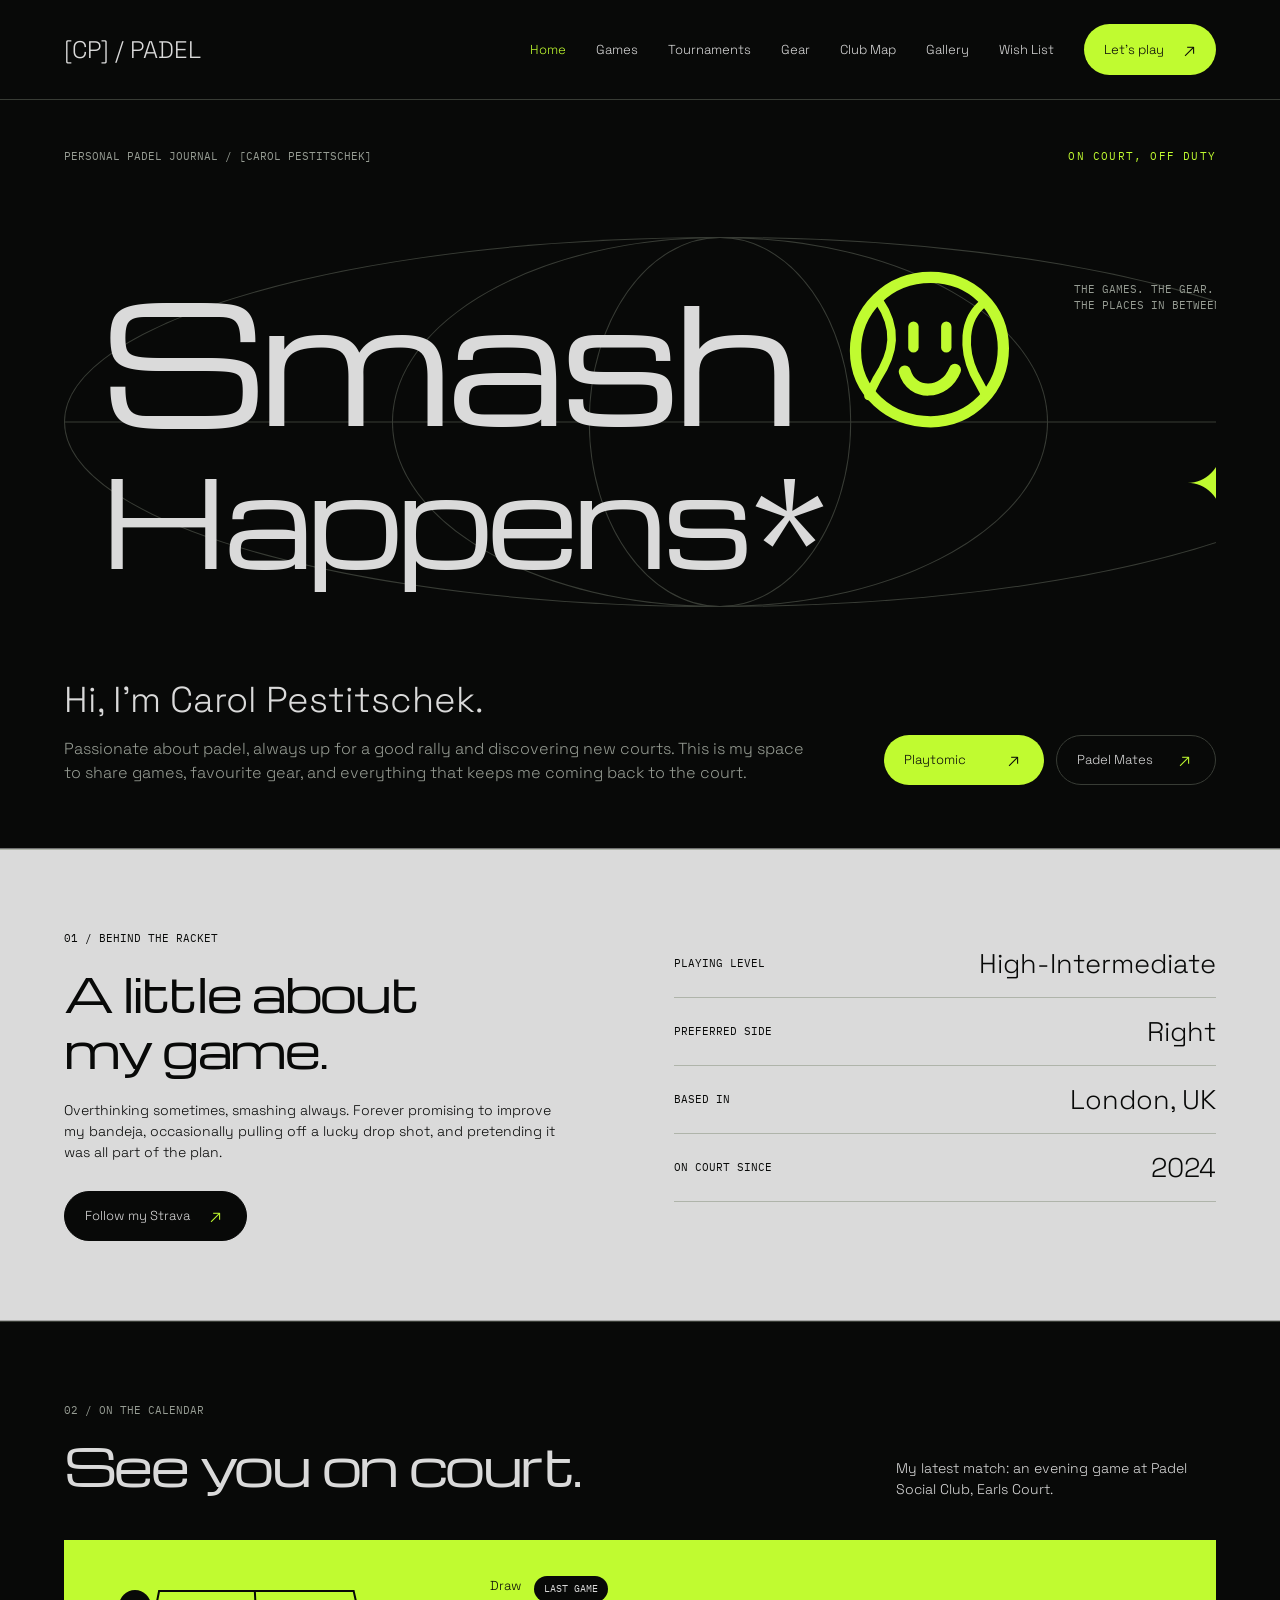
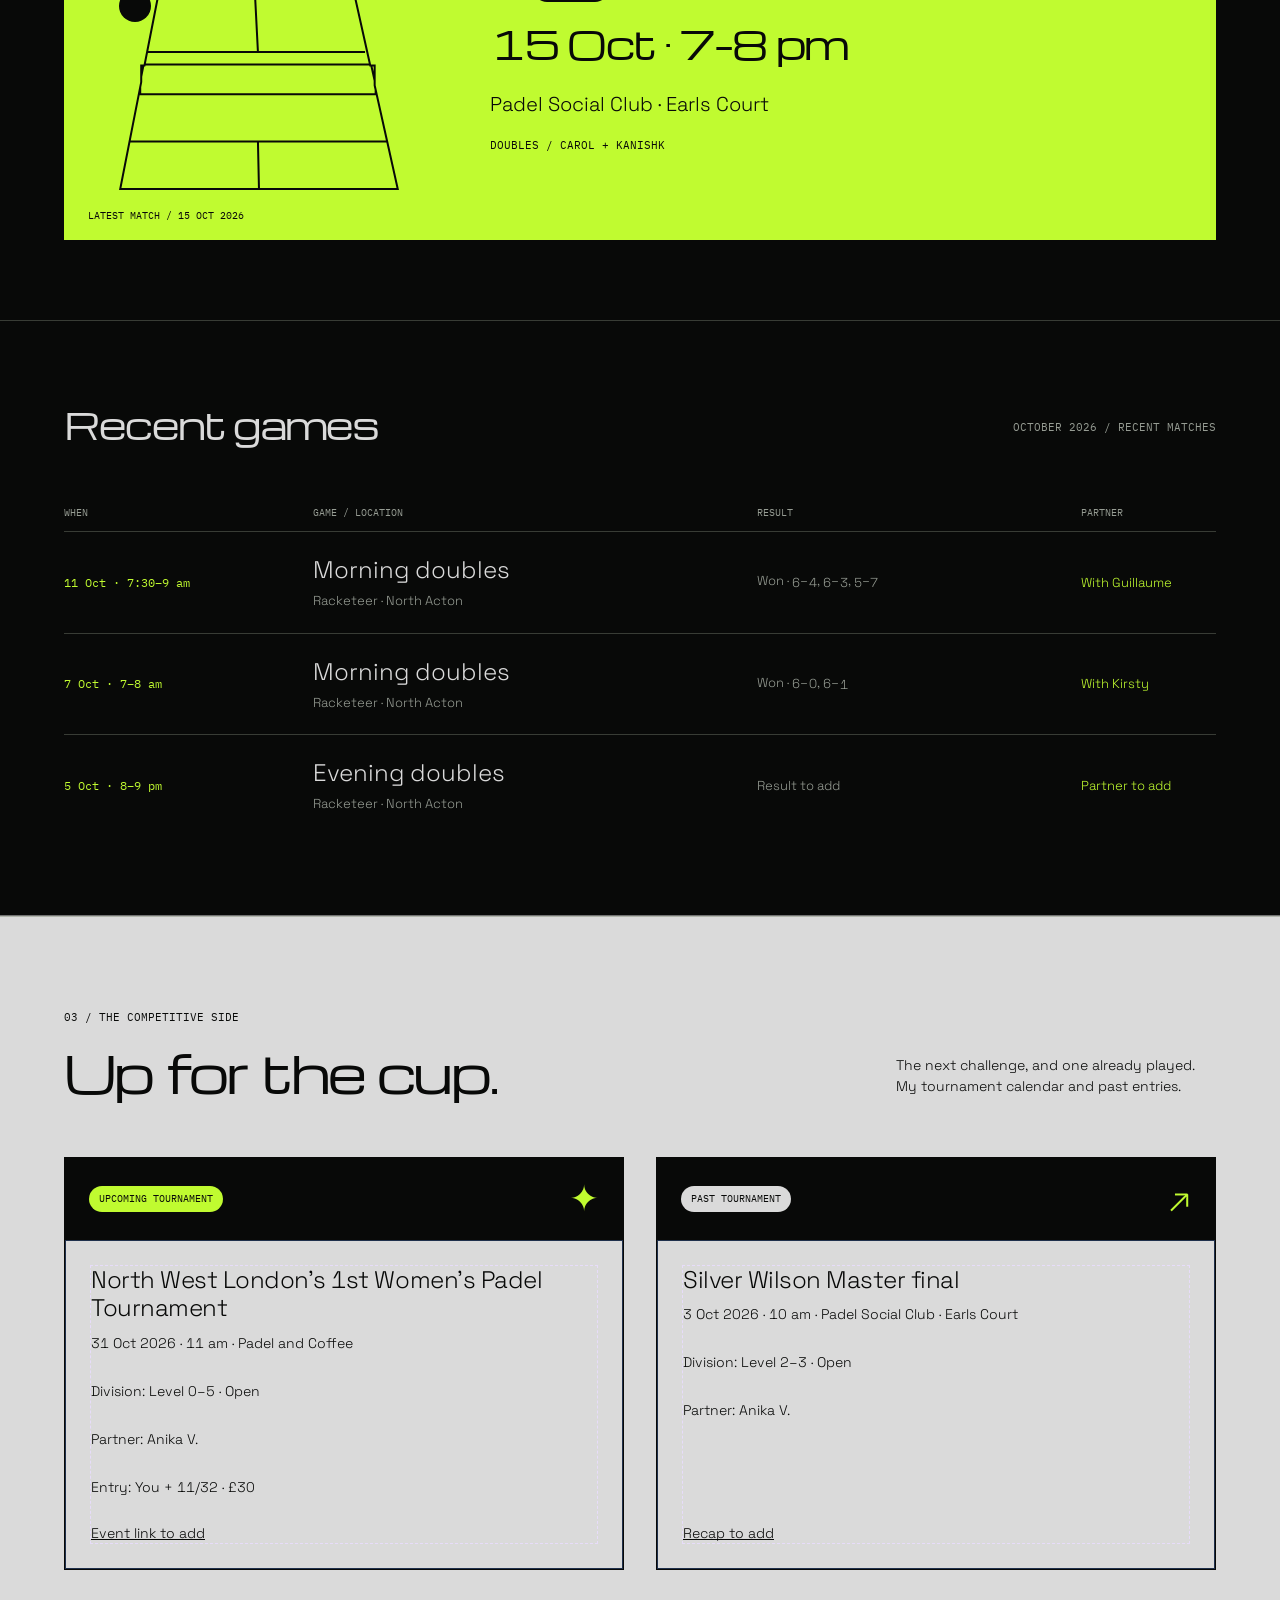
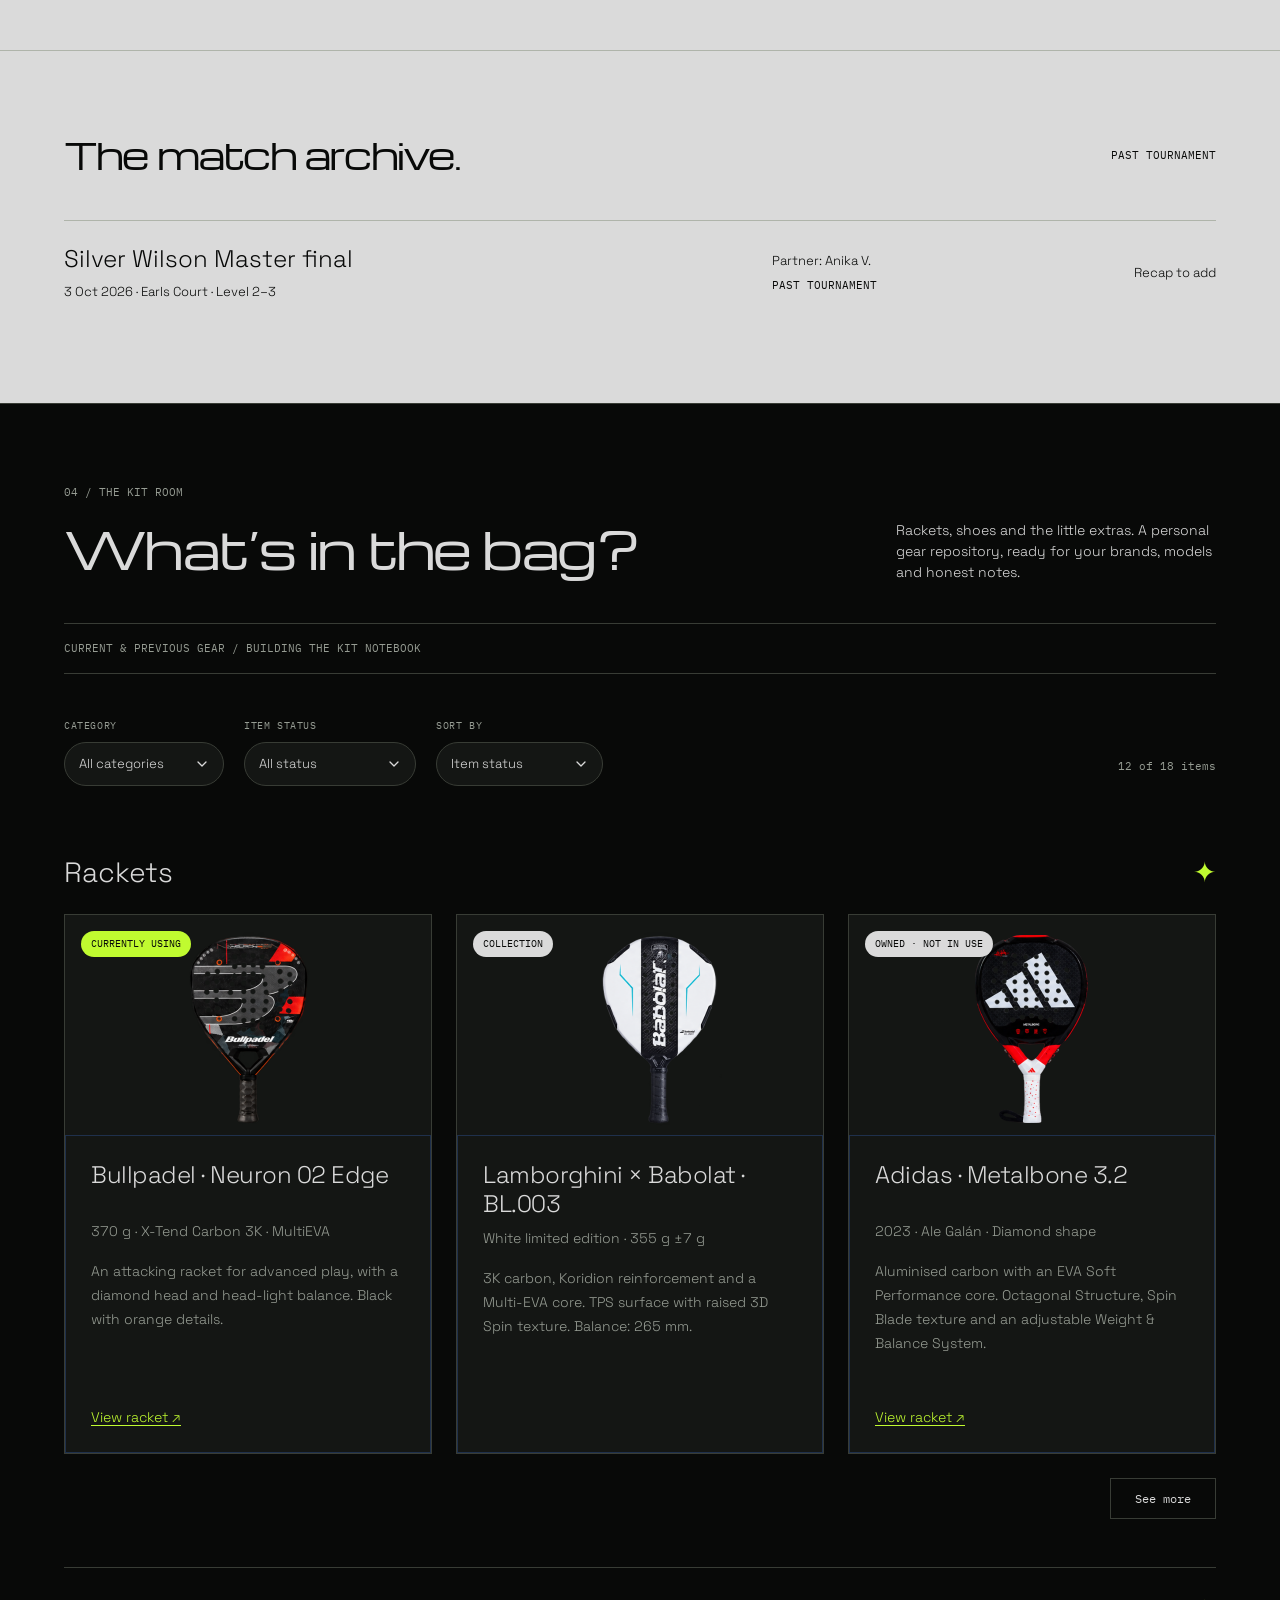
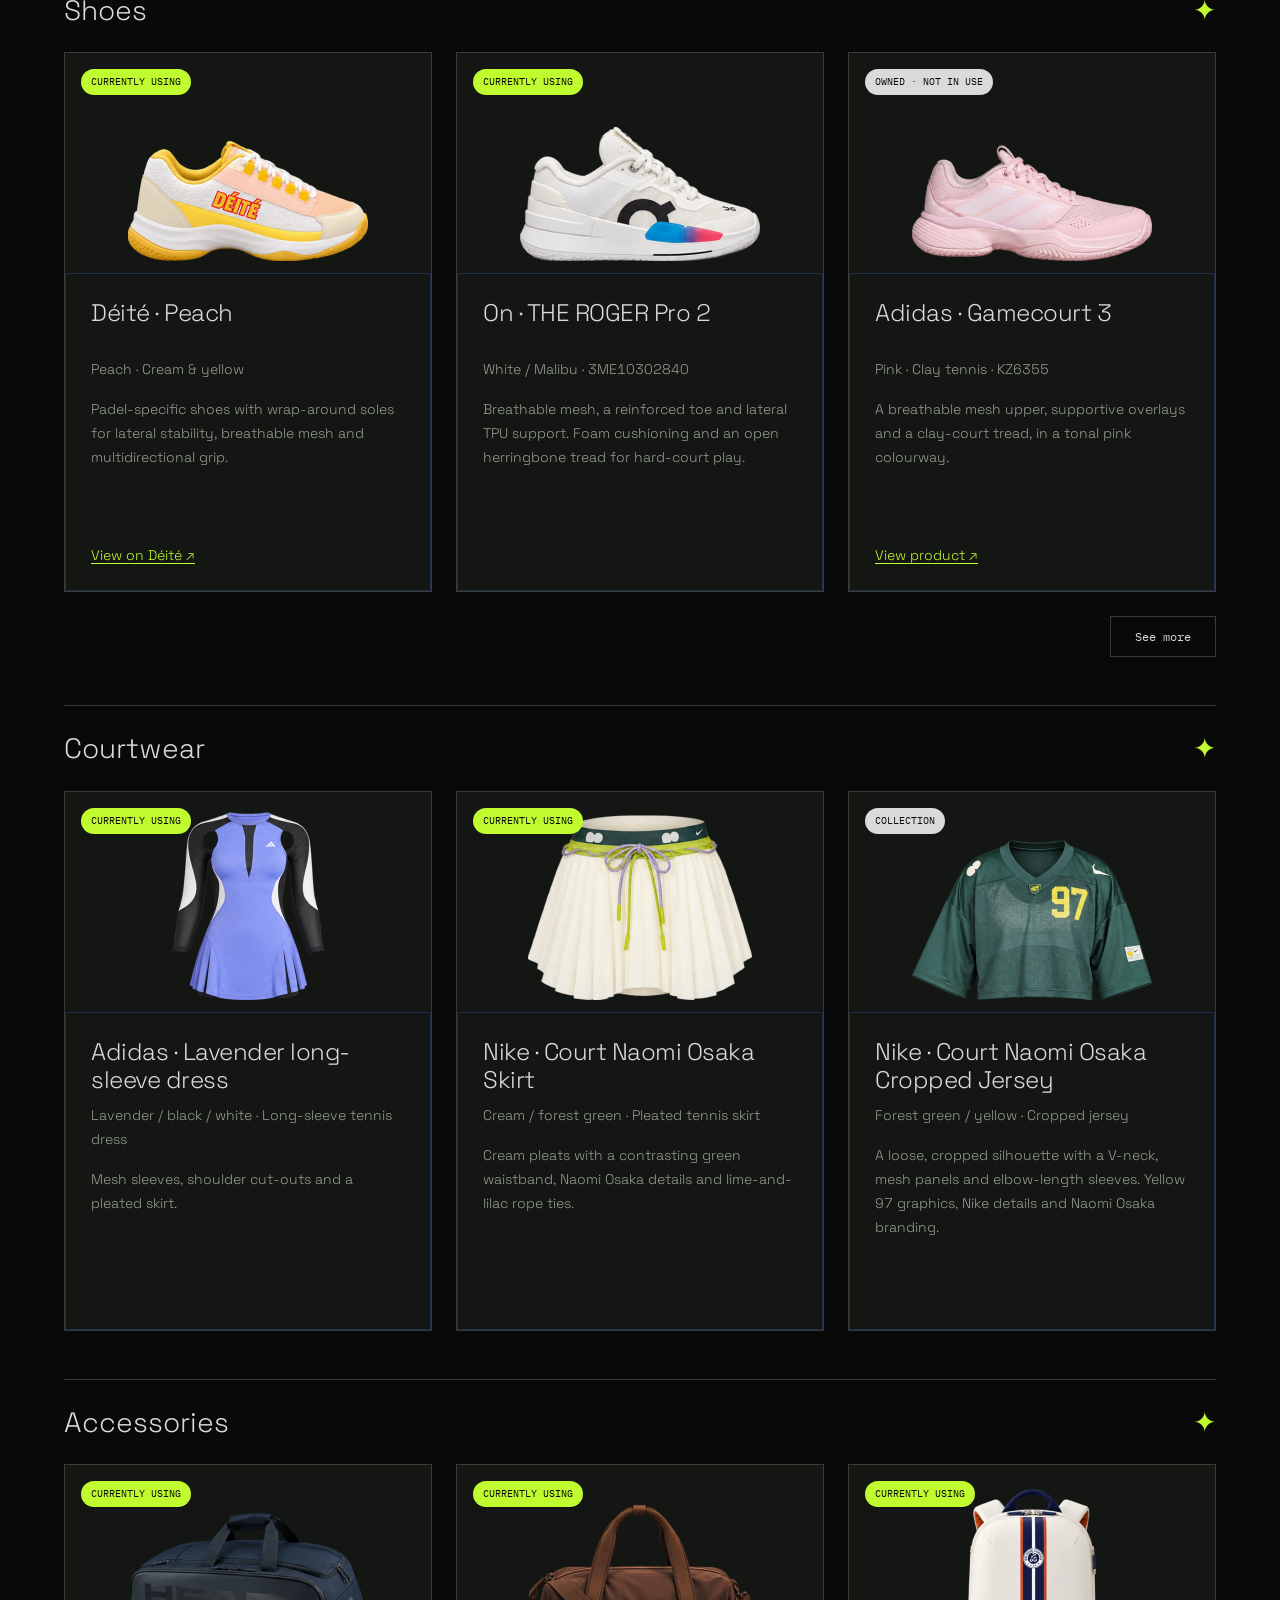
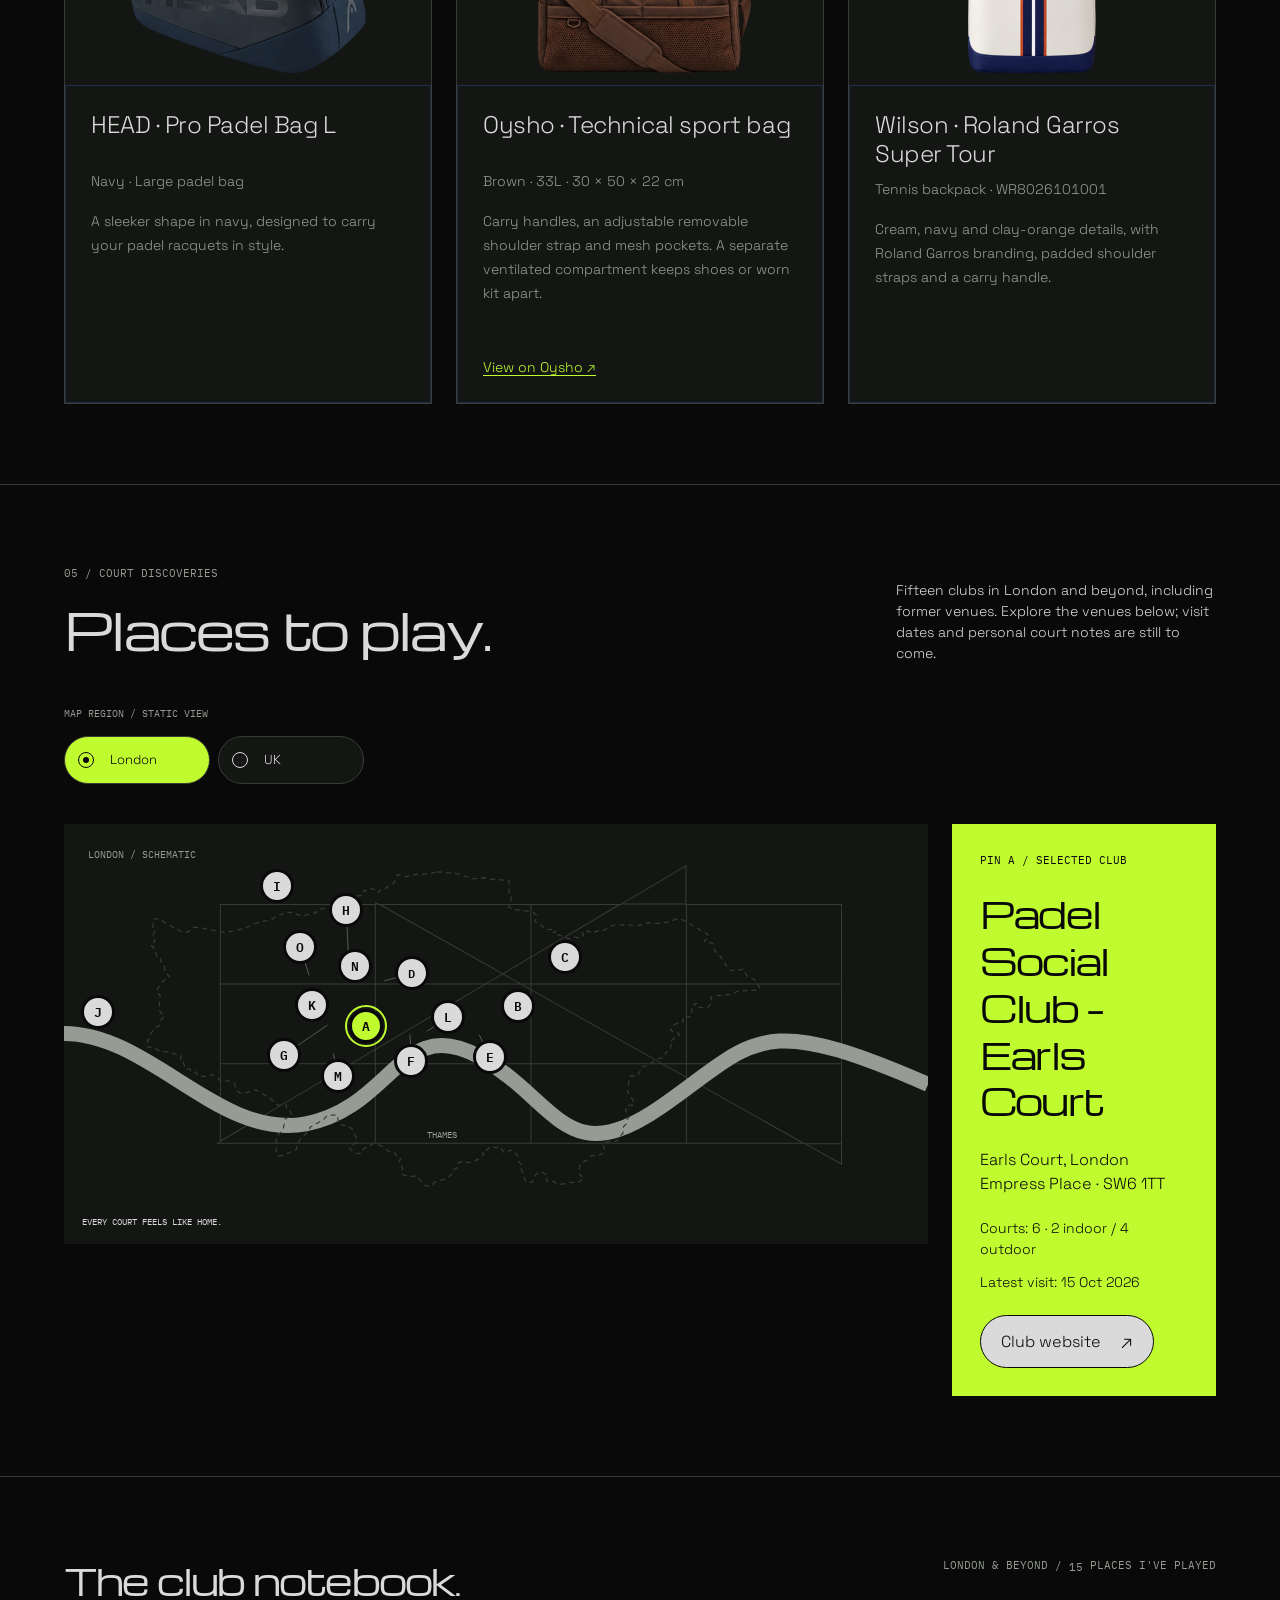
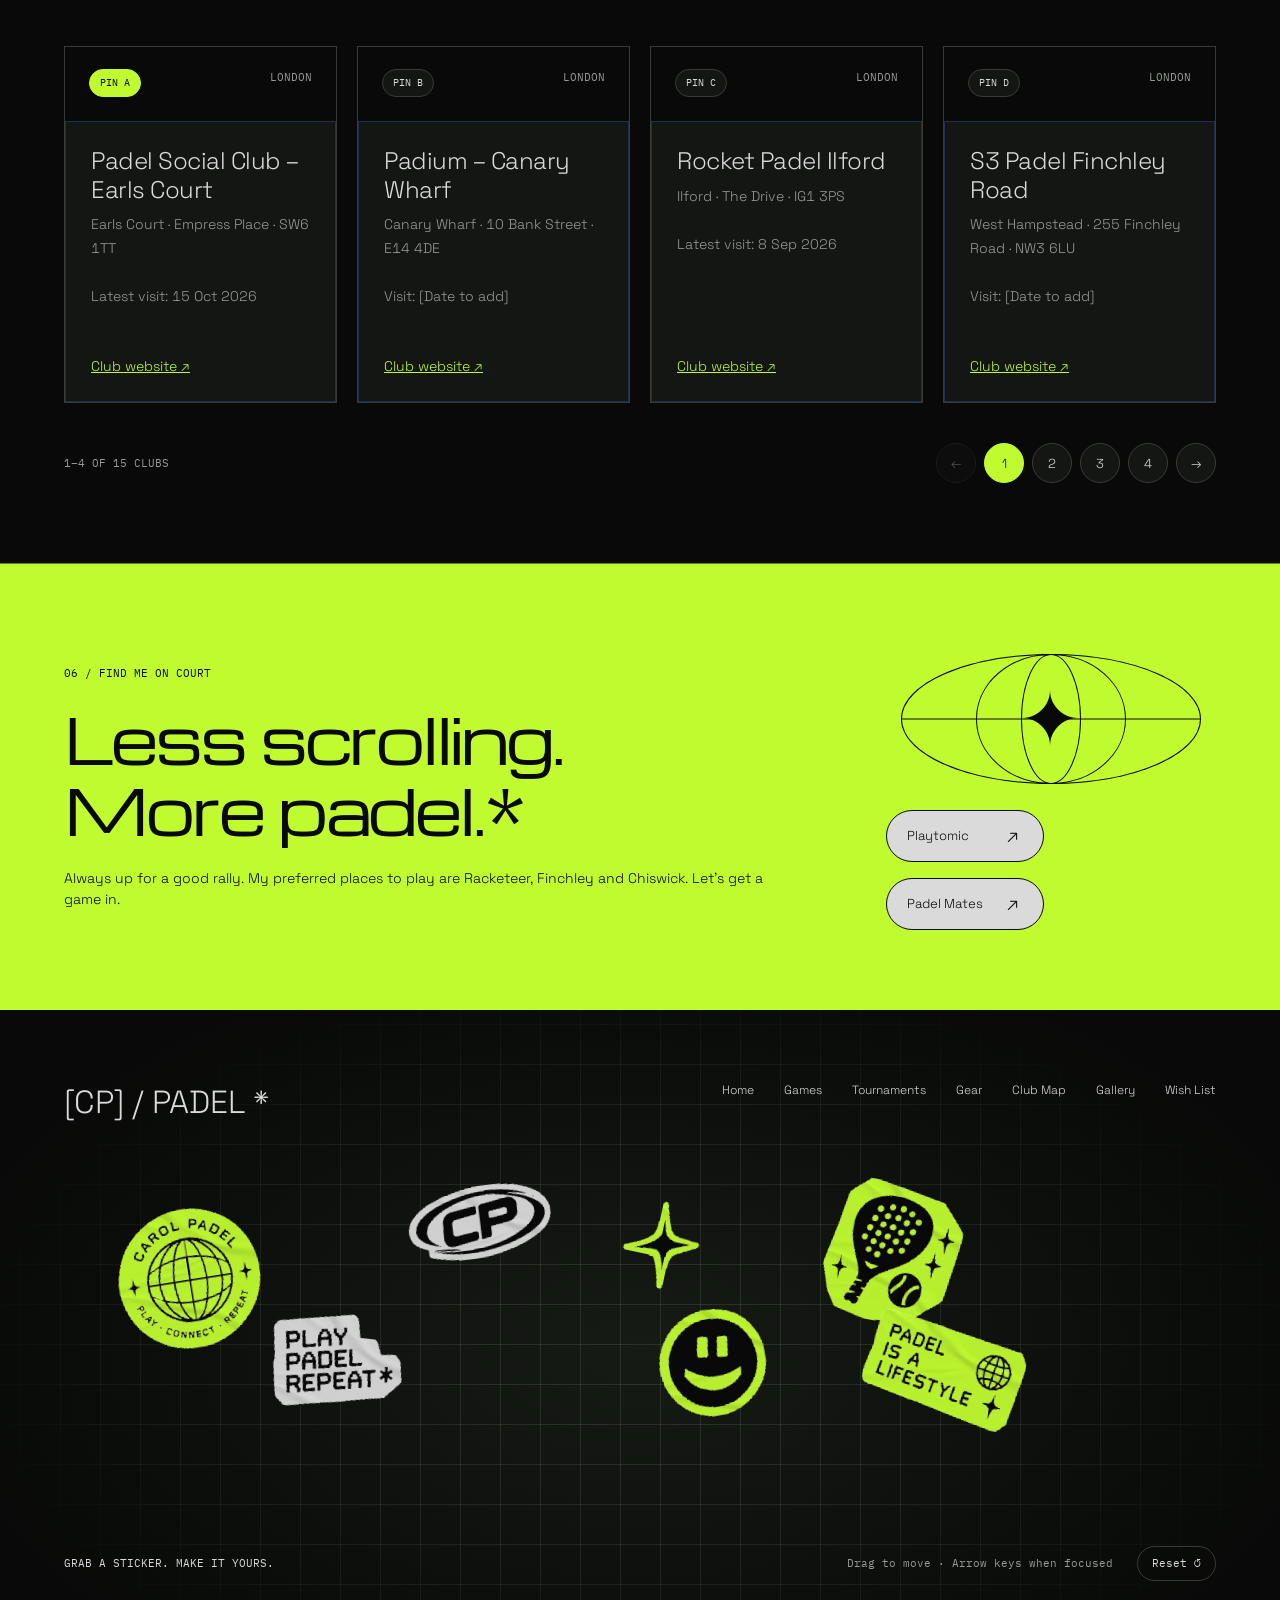
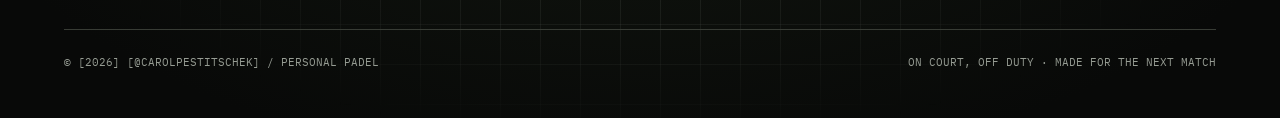
==== commit 649e1eba: "Add gear and courtwear, wish list skirt, and category previews" ====
--- a/index.html
+++ b/index.html
@@ -1,5 +1,5 @@
 <!doctype html>
-<html lang="en"><head><meta charset="UTF-8"><meta name="viewport" content="width=device-width,initial-scale=1"><title>Smash Happens — Carol’s Padel Journal</title><meta name="description" content="Carol’s personal padel journal: games, gear and London court discoveries."><link rel="stylesheet" href="styles.css?v=55"></head><body><main class="desktop-view"><div class="f0" data-node-id="0:4836" data-name="Personal padel • Desktop">
+<html lang="en"><head><meta charset="UTF-8"><meta name="viewport" content="width=device-width,initial-scale=1"><title>Smash Happens — Carol’s Padel Journal</title><meta name="description" content="Carol’s personal padel journal: games, gear and London court discoveries."><link rel="stylesheet" href="styles.css?v=57"></head><body><main class="desktop-view"><div class="f0" data-node-id="0:4836" data-name="Personal padel • Desktop">
       <div class="f1" data-node-id="0:4837" data-name="Navigation">
         <div class="f2" data-node-id="0:4838" data-name="Brand and navigation">
           <p class="f3" data-node-id="0:4839">[CP] / PADEL </p>
@@ -3029,4 +3029,4 @@
           </p>
         </div>
       </div>
-    </div></main><script src="app.js"></script><script src="court-motion.js?v=4"></script><script src="hero-motion.js?v=2"></script><script src="section-motion.js?v=7"></script><script src="map-motion.js?v=12"></script><script src="map-region.js?v=1"></script><script src="club-pagination.js?v=1"></script><script src="footer-stickers.js?v=7"></script><script src="strava-button.js?v=3"></script><script src="match-data.js?v=10"></script><script src="profile-links.js?v=2"></script><script src="product-sprite.js?v=3"></script><script src="gear-data.js?v=5"></script><script src="shoe-data.js?v=8"></script><script src="head-bag-data.js?v=2"></script><script src="wilson-backpack-data.js?v=2"></script><script src="bullpadel-racket-data.js?v=2"></script><script src="on-shoe-data.js?v=2"></script><script src="lambo-racket-data.js?v=1"></script><script src="footwear-data.js?v=4"></script><script src="metalbone-racket-data.js?v=1"></script><script src="gear-controls.js?v=9"></script><script src="gallery-nav.js?v=2"></script><script src="interface-polish.js?v=3"></script><script src="mobile-idle.js?v=1"></script><script src="hero-character.js?v=5"></script></body></html>+    </div></main><script src="app.js"></script><script src="court-motion.js?v=4"></script><script src="hero-motion.js?v=2"></script><script src="section-motion.js?v=7"></script><script src="map-motion.js?v=12"></script><script src="map-region.js?v=1"></script><script src="club-pagination.js?v=1"></script><script src="footer-stickers.js?v=7"></script><script src="strava-button.js?v=3"></script><script src="match-data.js?v=10"></script><script src="profile-links.js?v=2"></script><script src="product-sprite.js?v=3"></script><script src="gear-data.js?v=5"></script><script src="shoe-data.js?v=8"></script><script src="head-bag-data.js?v=2"></script><script src="wilson-backpack-data.js?v=2"></script><script src="bullpadel-racket-data.js?v=2"></script><script src="on-shoe-data.js?v=2"></script><script src="lambo-racket-data.js?v=1"></script><script src="footwear-data.js?v=4"></script><script src="metalbone-racket-data.js?v=1"></script><script src="additional-gear-data.js?v=4"></script><script src="gear-controls.js?v=11"></script><script src="gallery-nav.js?v=2"></script><script src="interface-polish.js?v=3"></script><script src="mobile-idle.js?v=1"></script><script src="hero-character.js?v=5"></script></body></html>
--- a/styles.css
+++ b/styles.css
@@ -622,3 +622,5 @@
 .club-pin{z-index:1;display:flex;align-items:center;justify-content:center;border:3px solid #080908;border-radius:50%;background:#dadada;color:#080908;font:600 12px/1 'IBM Plex Mono',monospace}
 .club-pin[aria-pressed="true"]{z-index:3;background:#c0fb30}
 .club-pin{position:absolute}
+
+.gear-see-more{display:block;margin:24px 0 0 auto;padding:12px 24px;background:transparent;color:#dadada;border:1px solid #383c35;cursor:pointer;font-family:"IBM Plex Mono",monospace;font-size:12px;transition:color .2s,border-color .2s}.gear-see-more:hover{color:#c0fb30;border-color:#c0fb30}.gear-see-more:focus-visible{outline:2px solid #c0fb30;outline-offset:4px}.gear-see-more[hidden]{display:none}
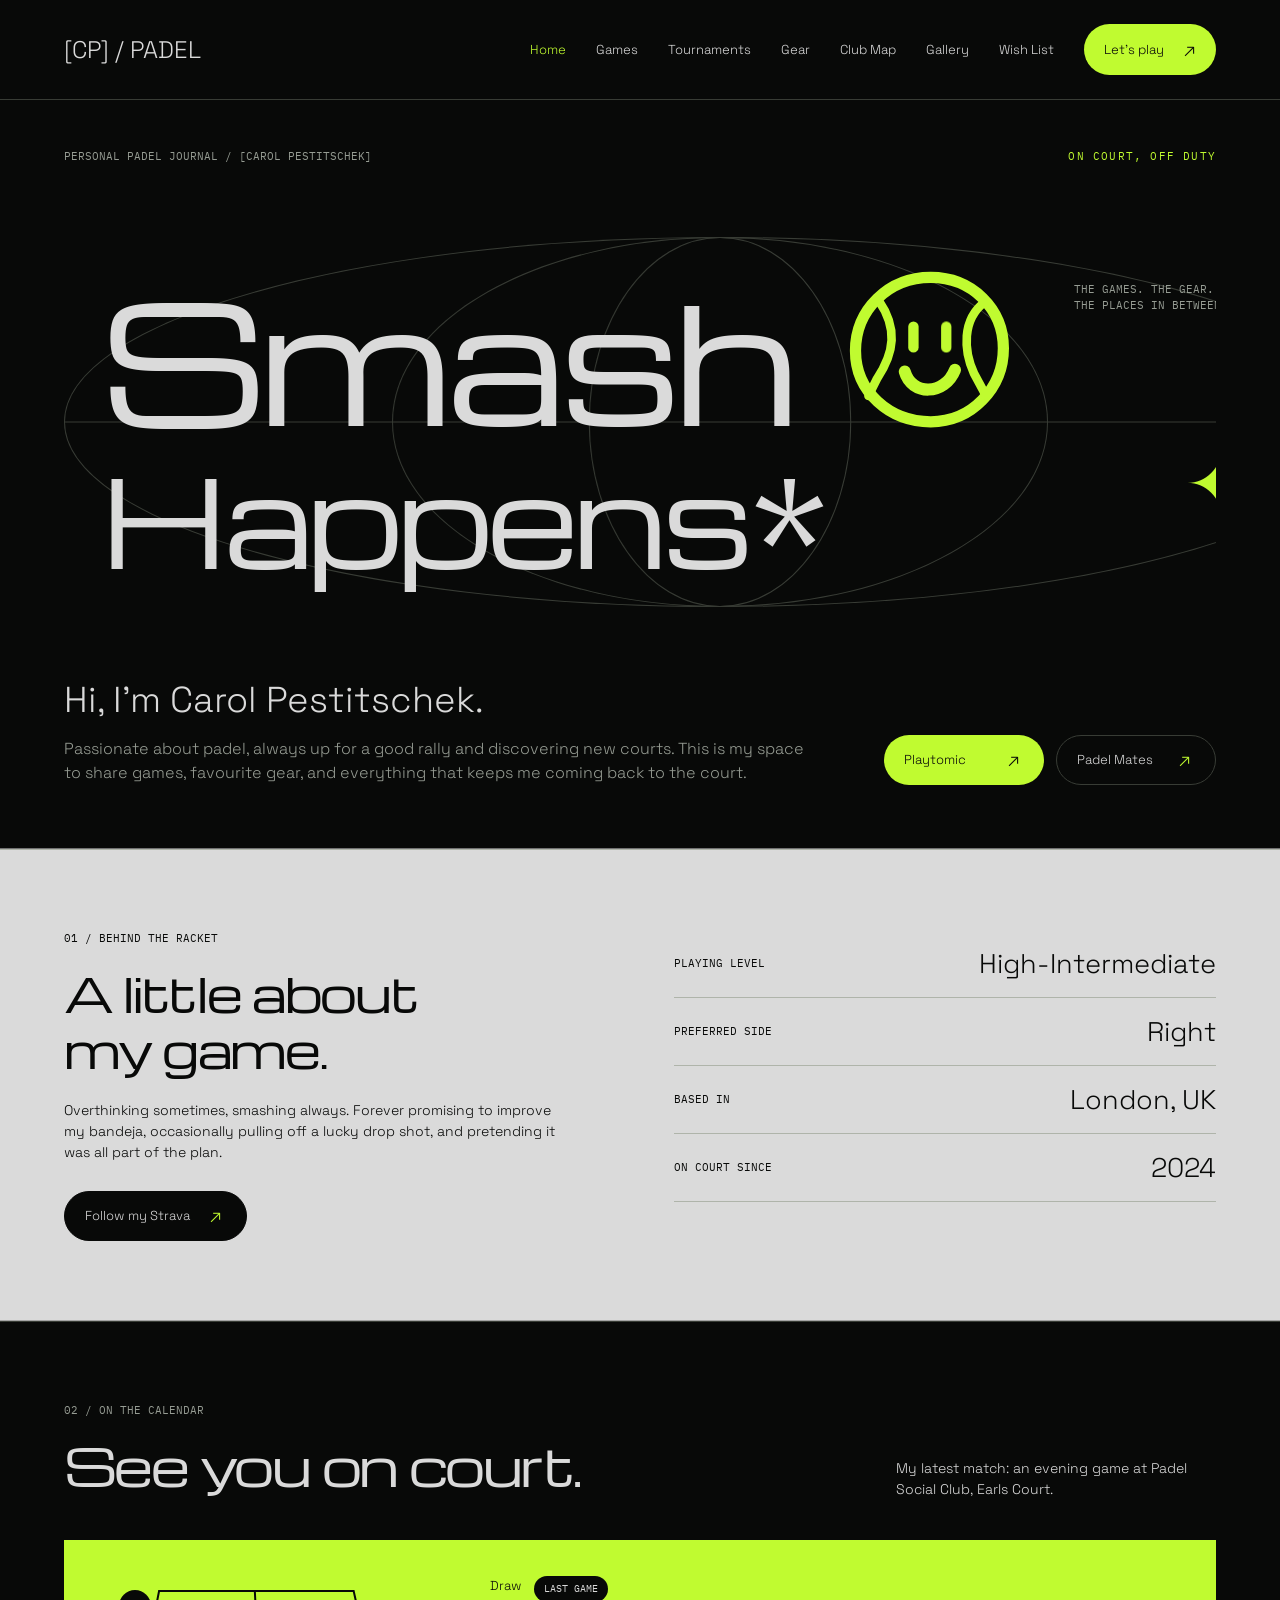
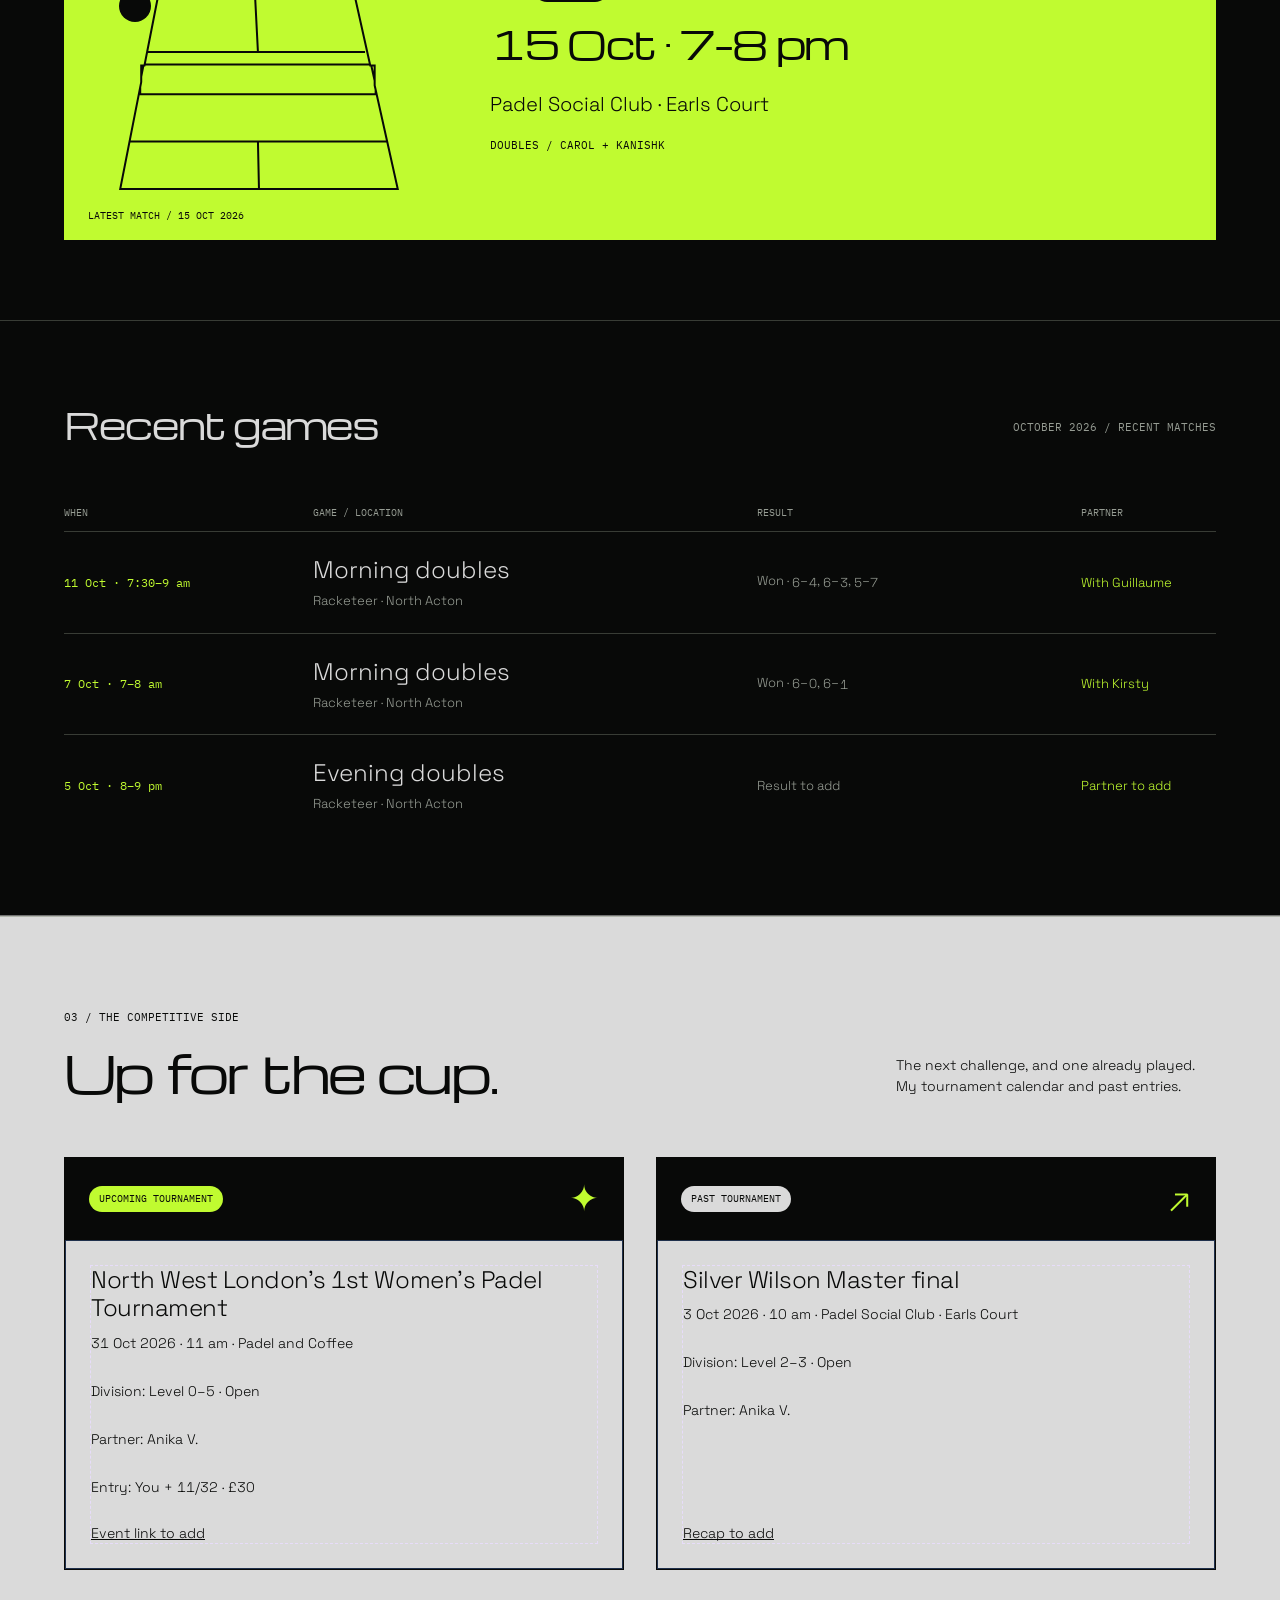
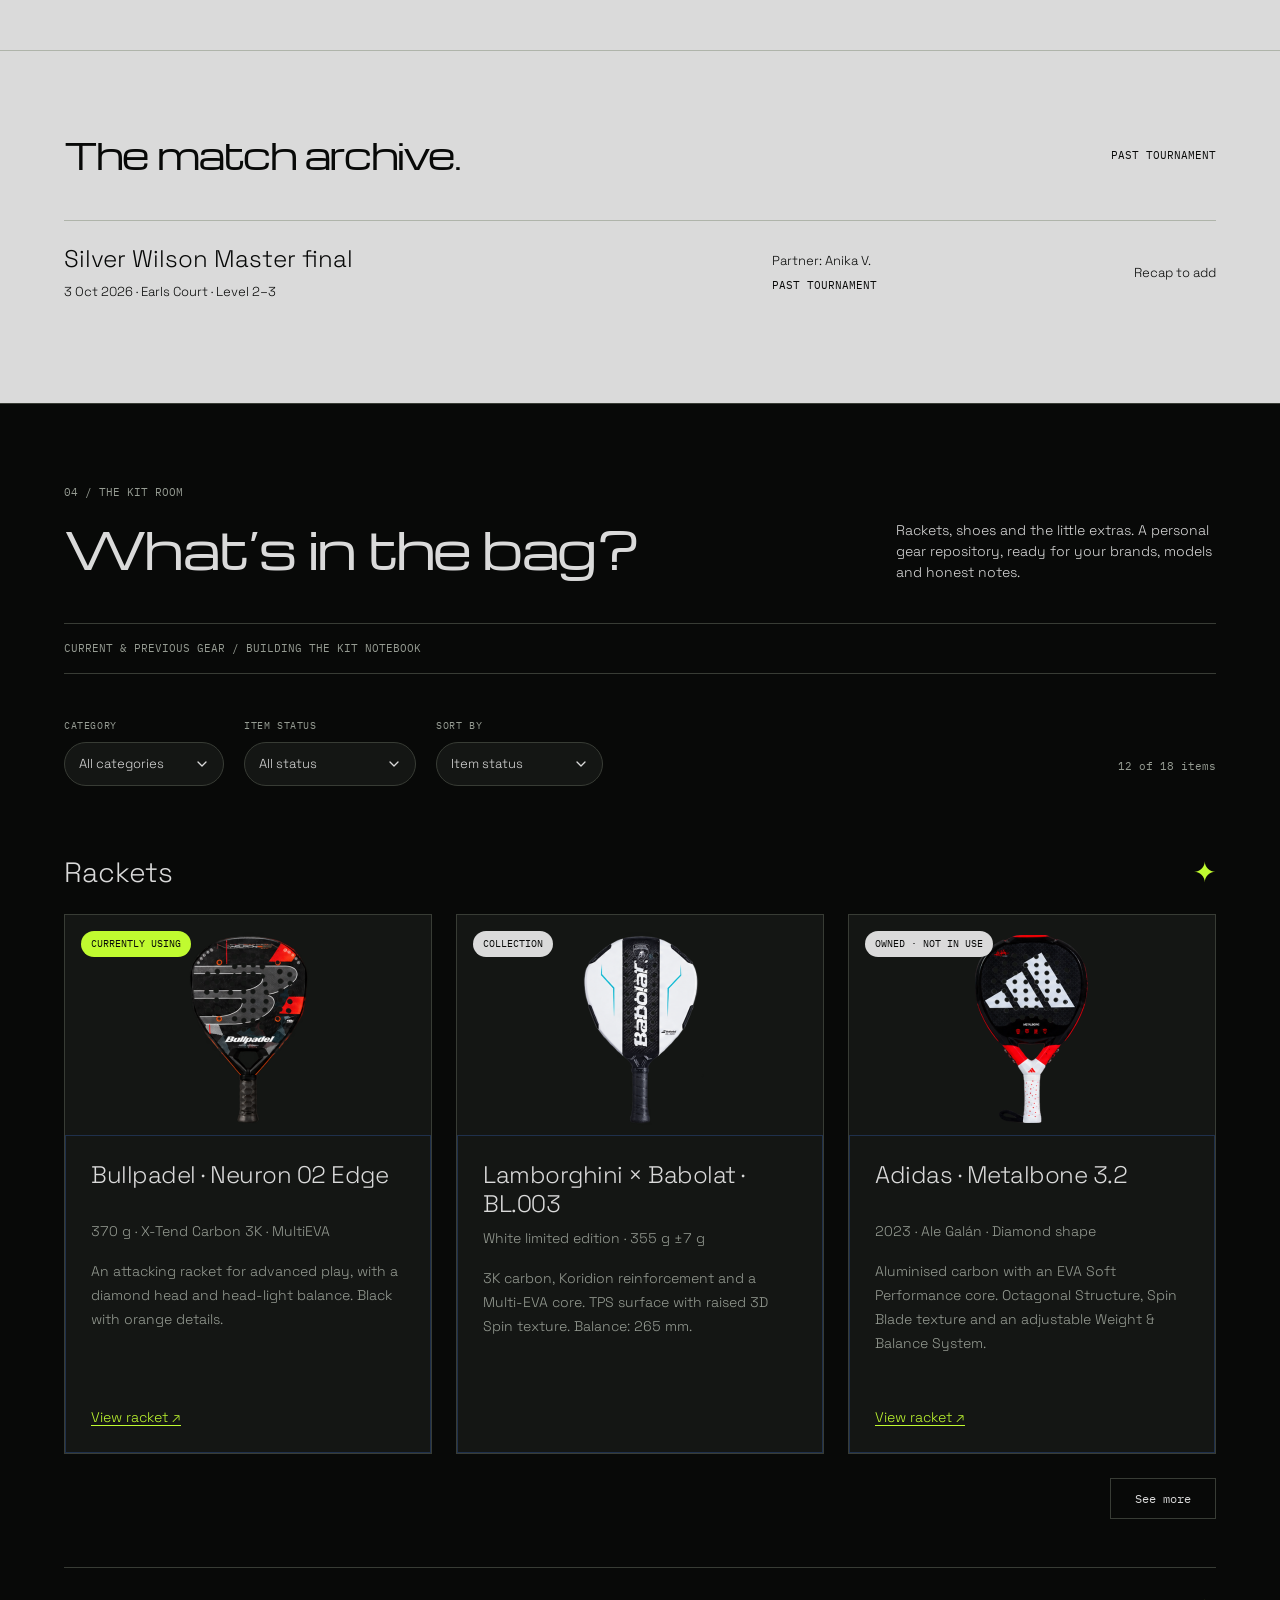
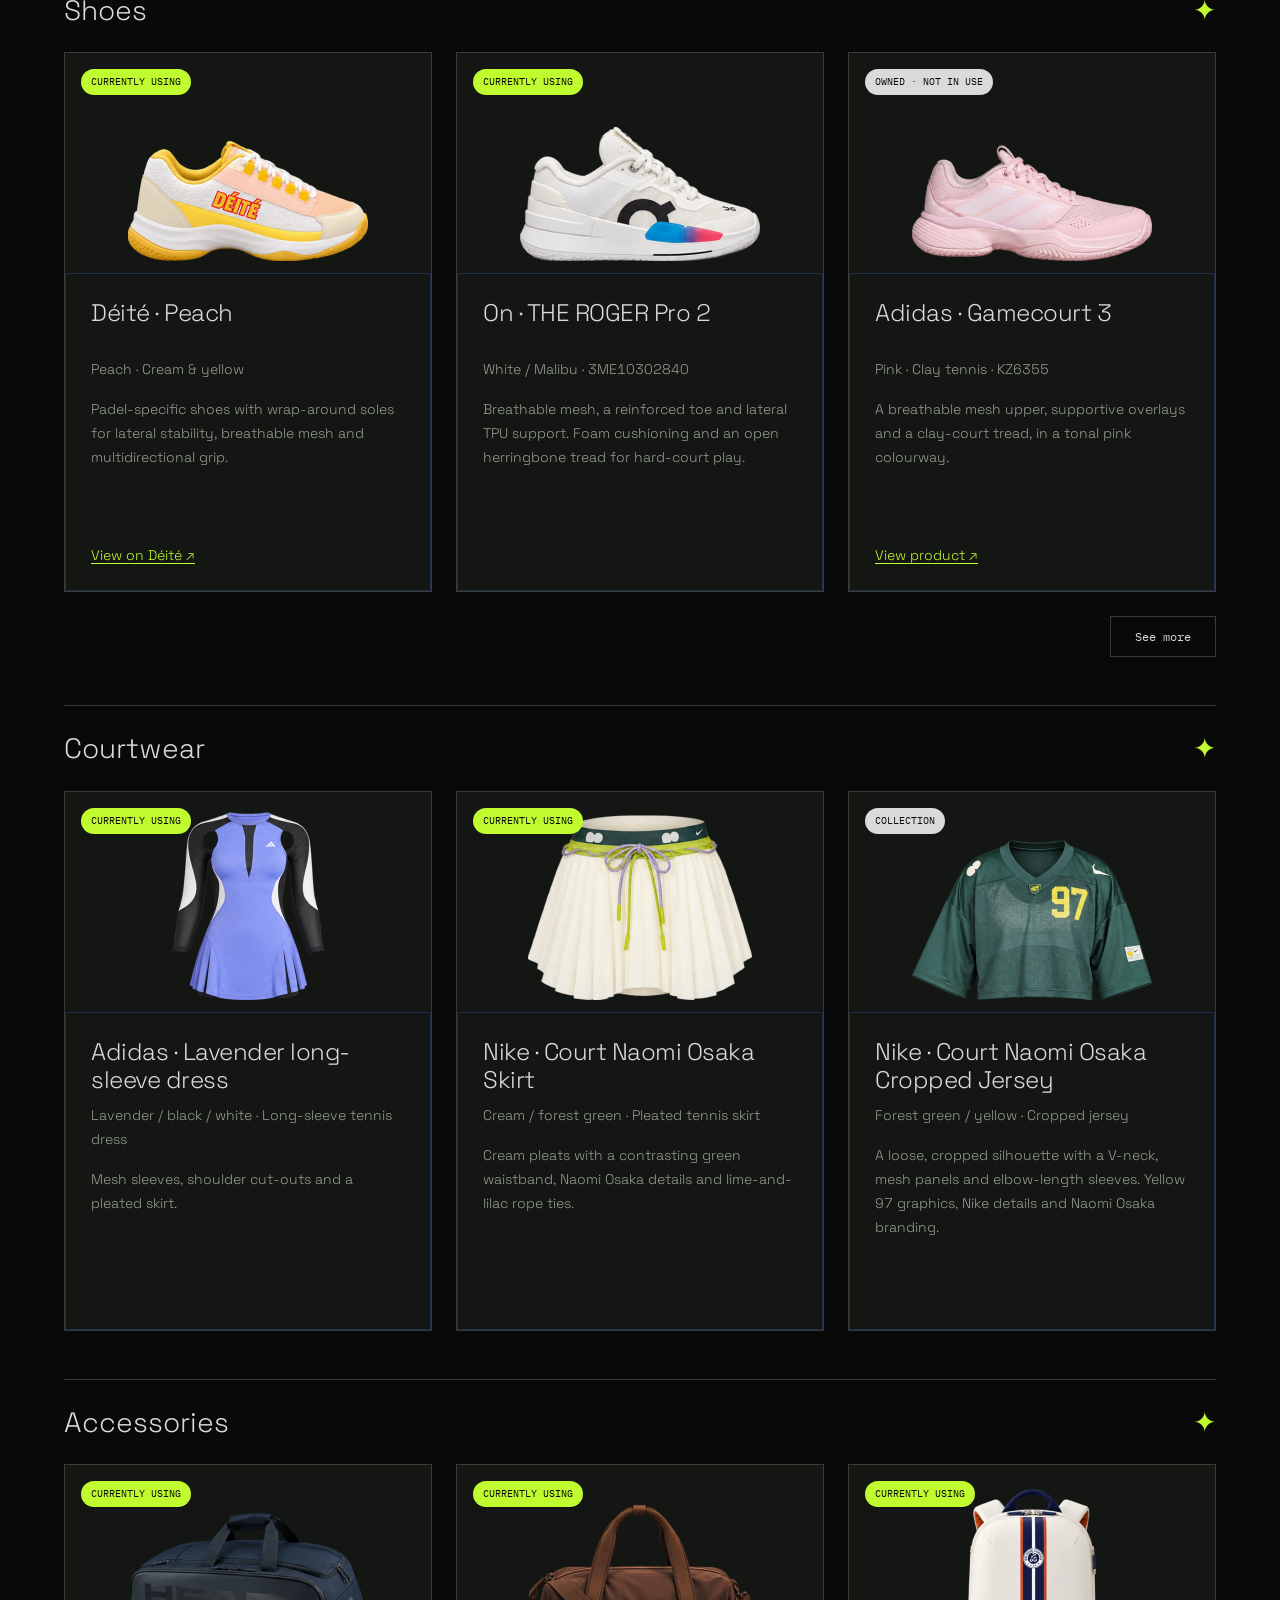
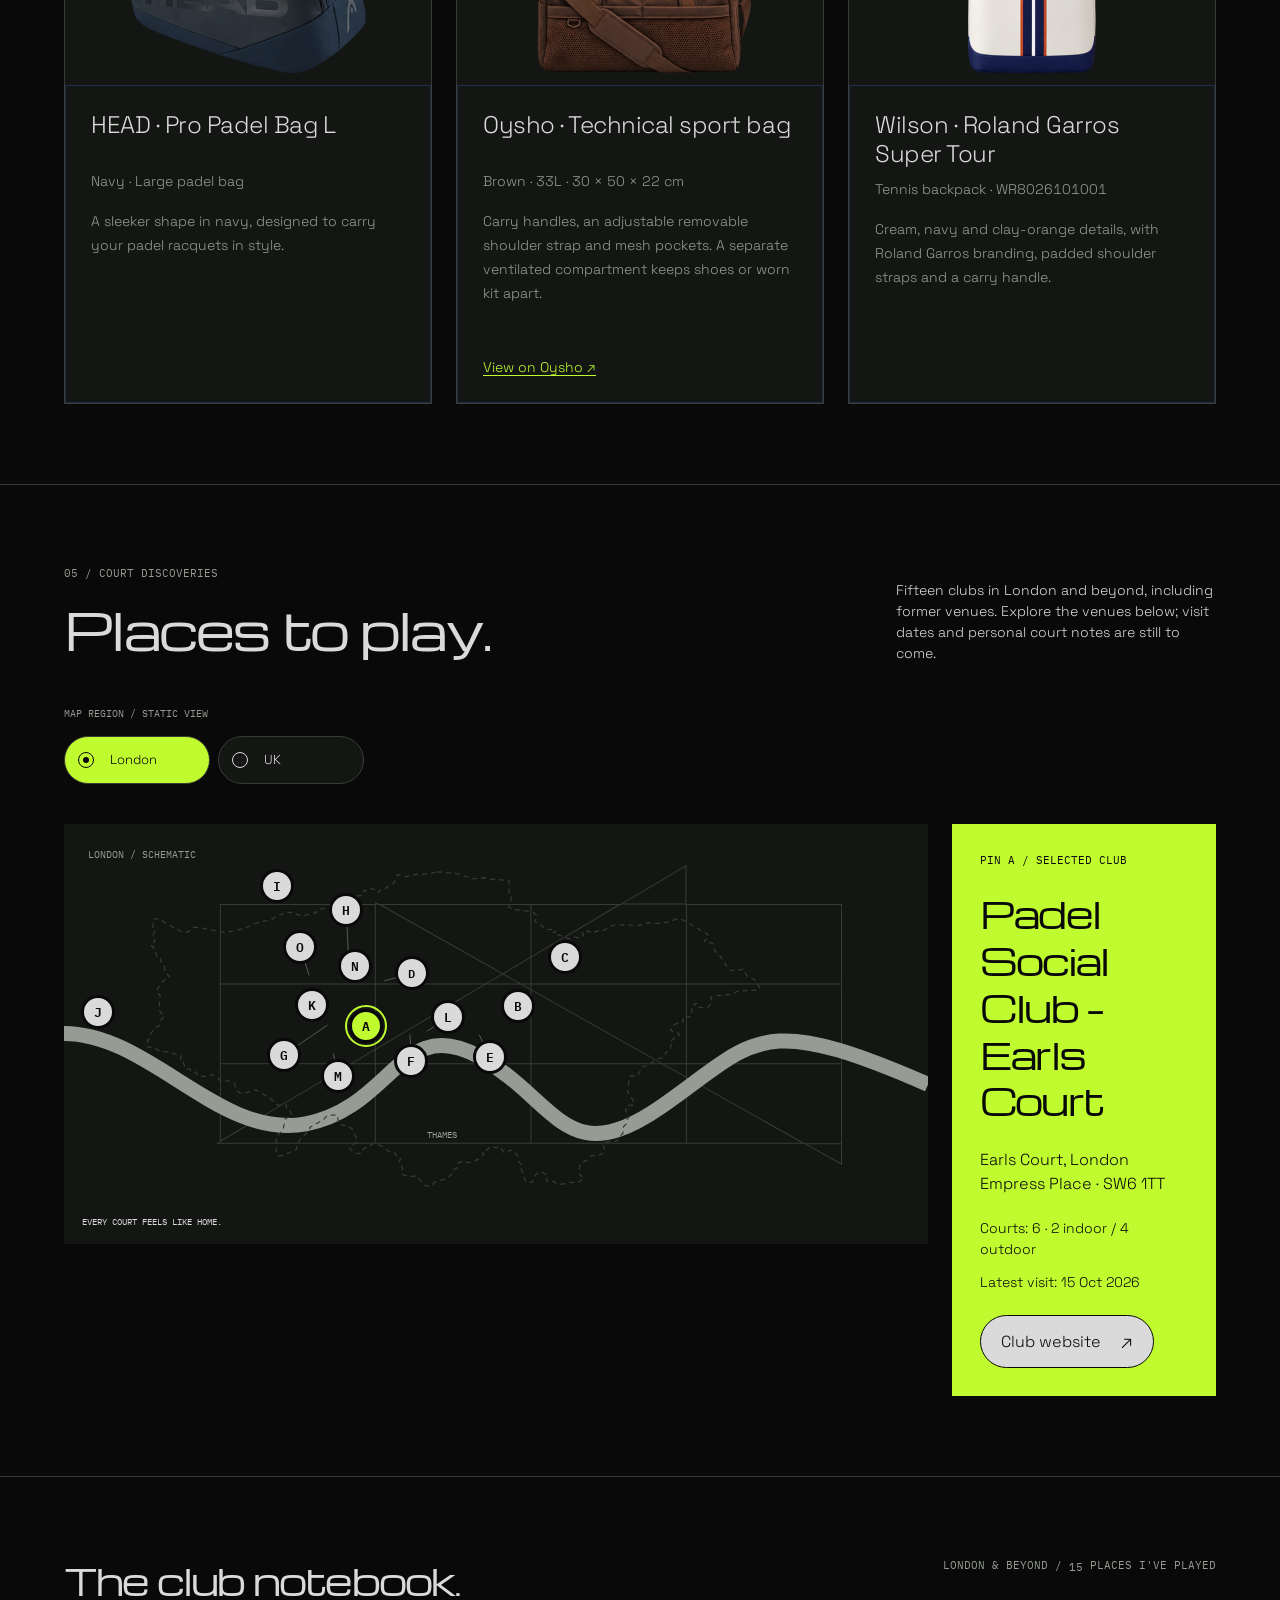
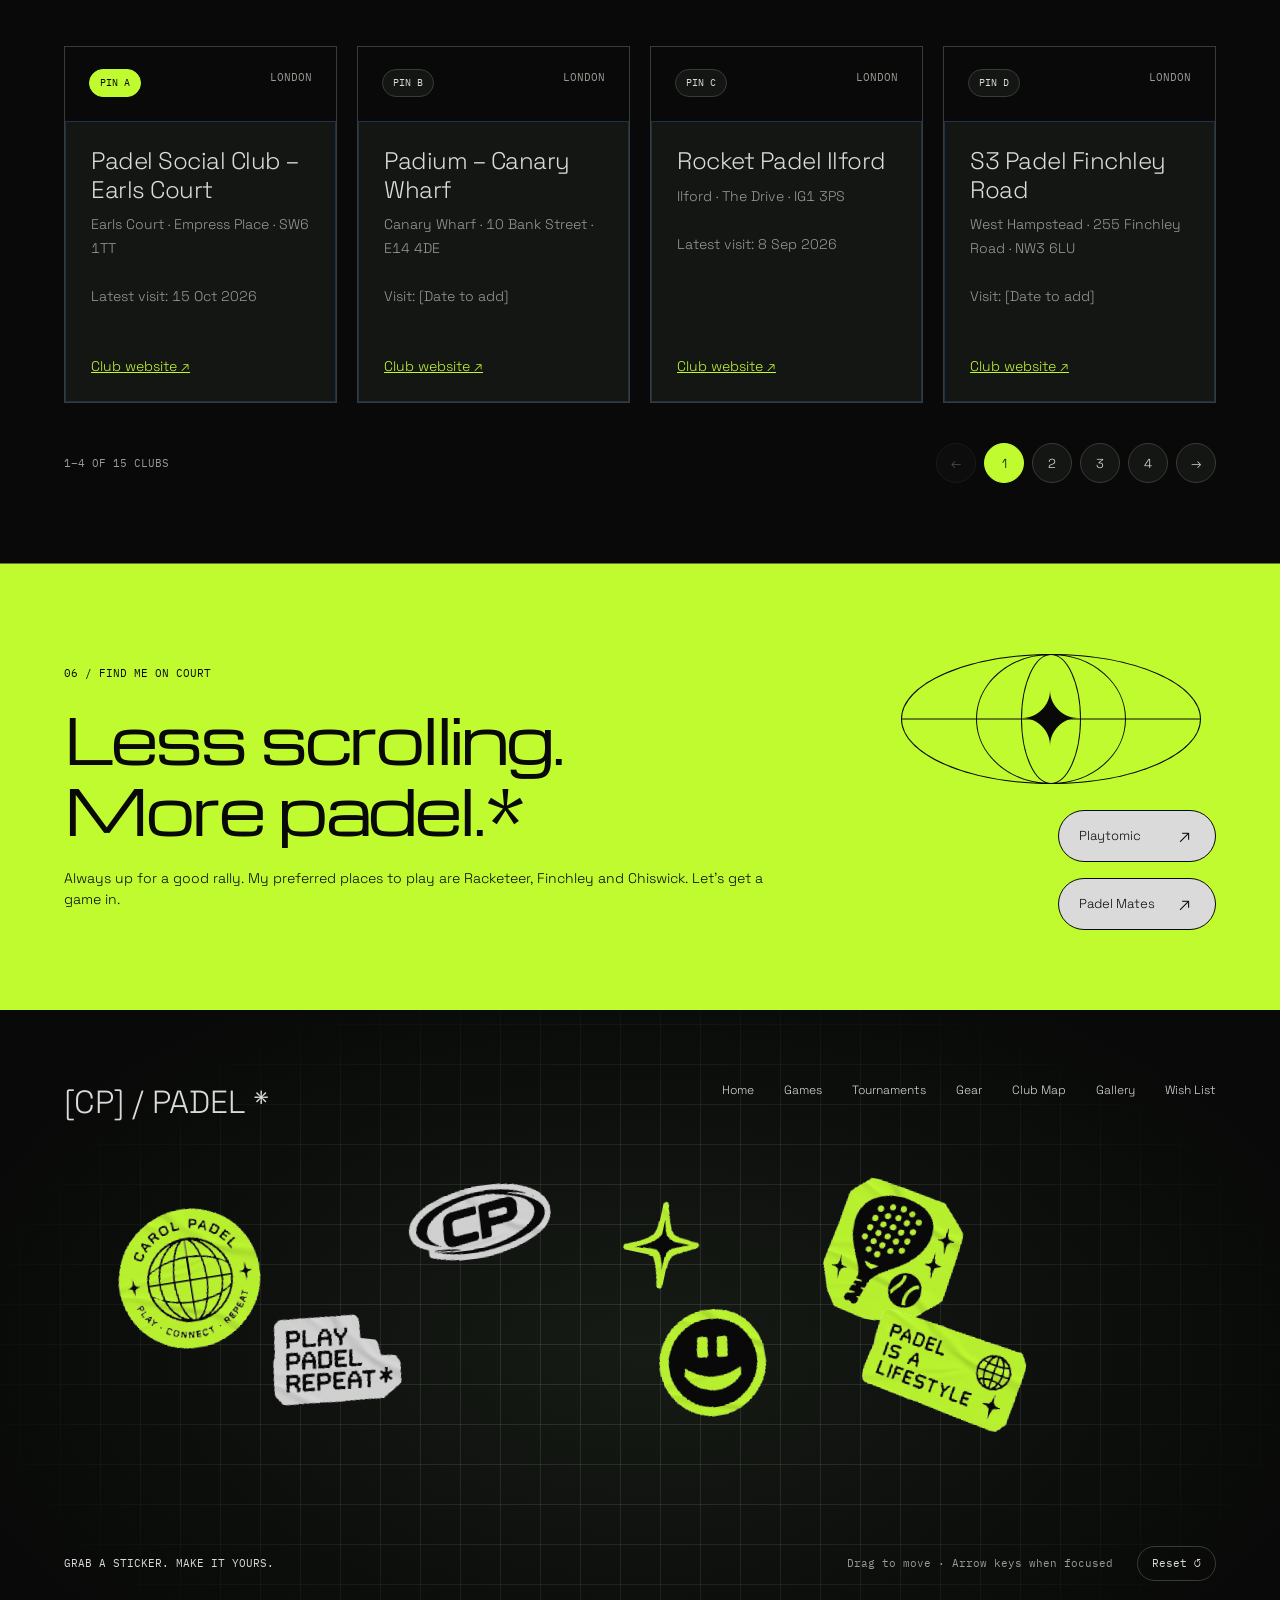
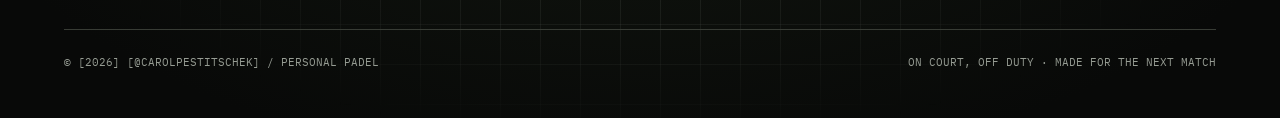
==== commit 431b6ab4: "Align connect section profile buttons to the right" ====
--- a/index.html
+++ b/index.html
@@ -1,5 +1,5 @@
 <!doctype html>
-<html lang="en"><head><meta charset="UTF-8"><meta name="viewport" content="width=device-width,initial-scale=1"><title>Smash Happens — Carol’s Padel Journal</title><meta name="description" content="Carol’s personal padel journal: games, gear and London court discoveries."><link rel="stylesheet" href="styles.css?v=57"></head><body><main class="desktop-view"><div class="f0" data-node-id="0:4836" data-name="Personal padel • Desktop">
+<html lang="en"><head><meta charset="UTF-8"><meta name="viewport" content="width=device-width,initial-scale=1"><title>Smash Happens — Carol’s Padel Journal</title><meta name="description" content="Carol’s personal padel journal: games, gear and London court discoveries."><link rel="stylesheet" href="styles.css?v=58"></head><body><main class="desktop-view"><div class="f0" data-node-id="0:4836" data-name="Personal padel • Desktop">
       <div class="f1" data-node-id="0:4837" data-name="Navigation">
         <div class="f2" data-node-id="0:4838" data-name="Brand and navigation">
           <p class="f3" data-node-id="0:4839">[CP] / PADEL </p>
--- a/styles.css
+++ b/styles.css
@@ -624,3 +624,5 @@
 .club-pin{position:absolute}
 
 .gear-see-more{display:block;margin:24px 0 0 auto;padding:12px 24px;background:transparent;color:#dadada;border:1px solid #383c35;cursor:pointer;font-family:"IBM Plex Mono",monospace;font-size:12px;transition:color .2s,border-color .2s}.gear-see-more:hover{color:#c0fb30;border-color:#c0fb30}.gear-see-more:focus-visible{outline:2px solid #c0fb30;outline-offset:4px}.gear-see-more[hidden]{display:none}
+
+[data-name="Connect and play"] [data-name="Profile connections"]{align-items:flex-end}
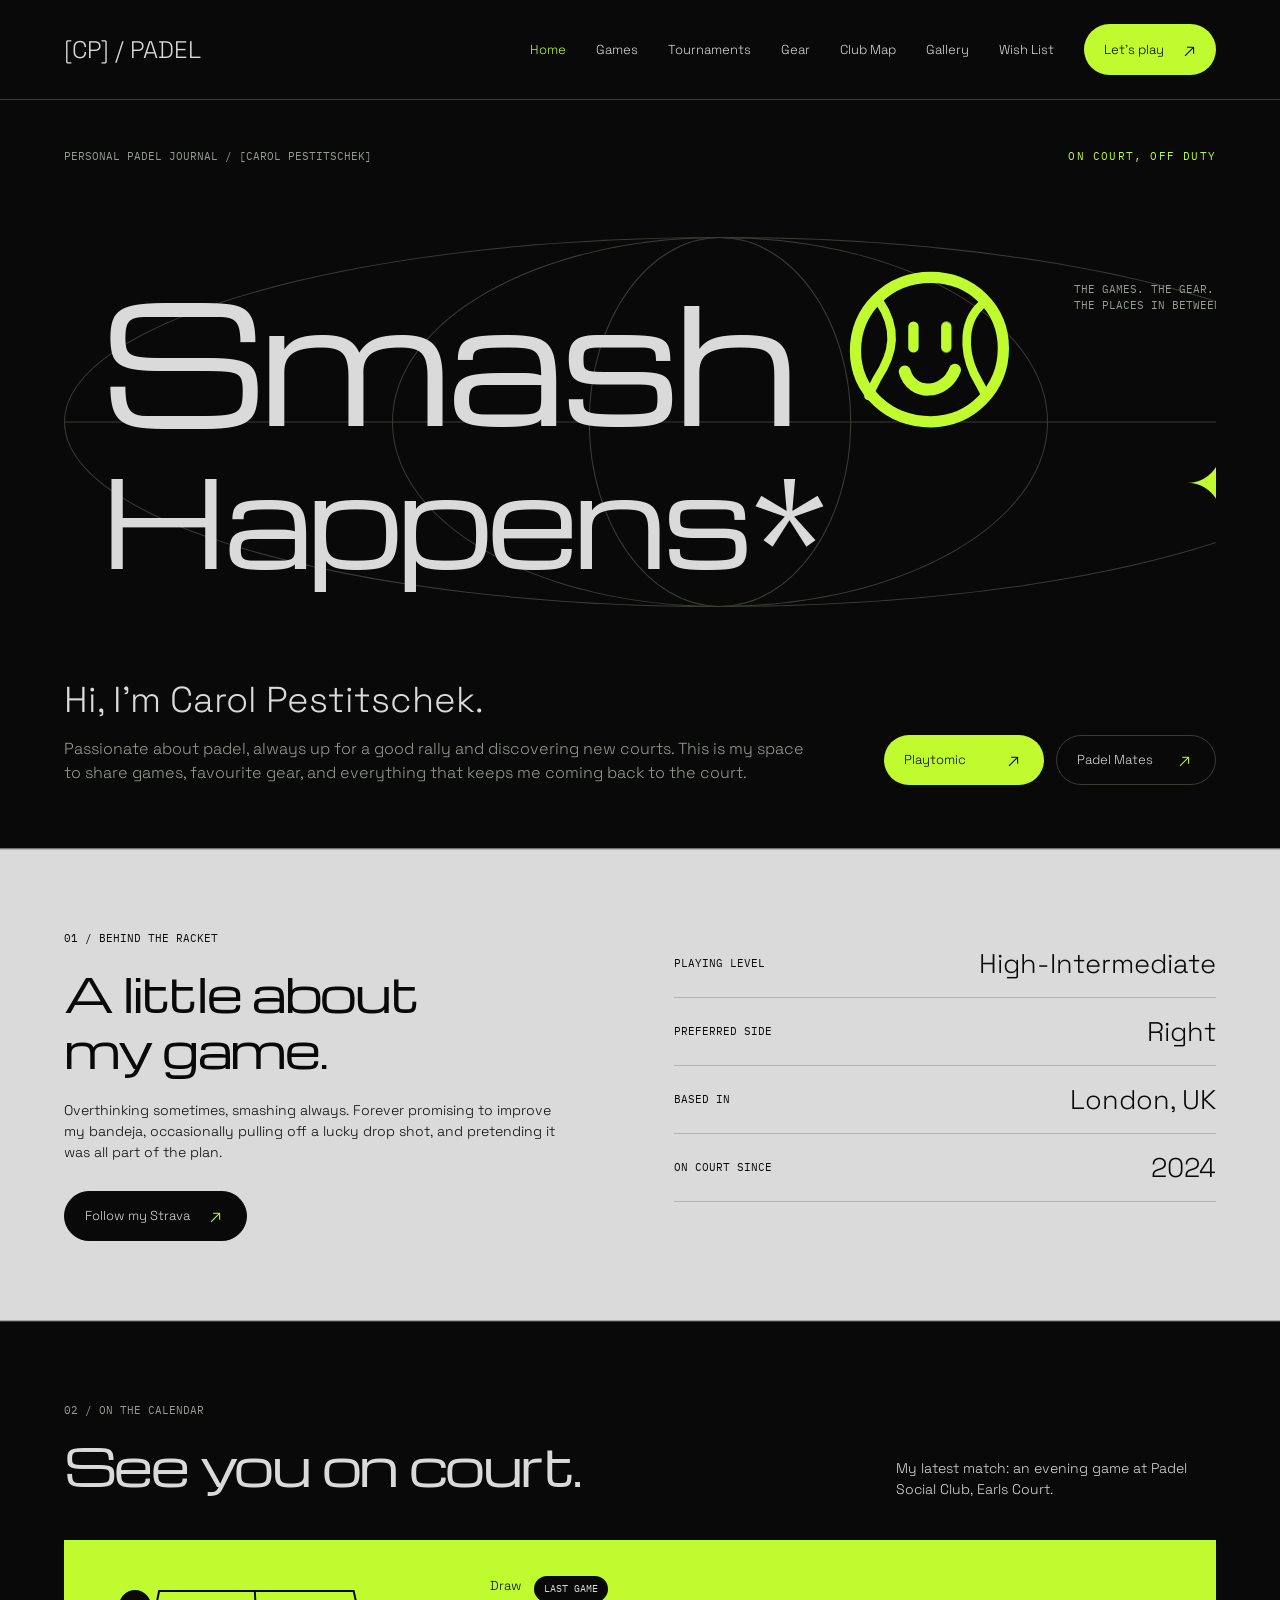
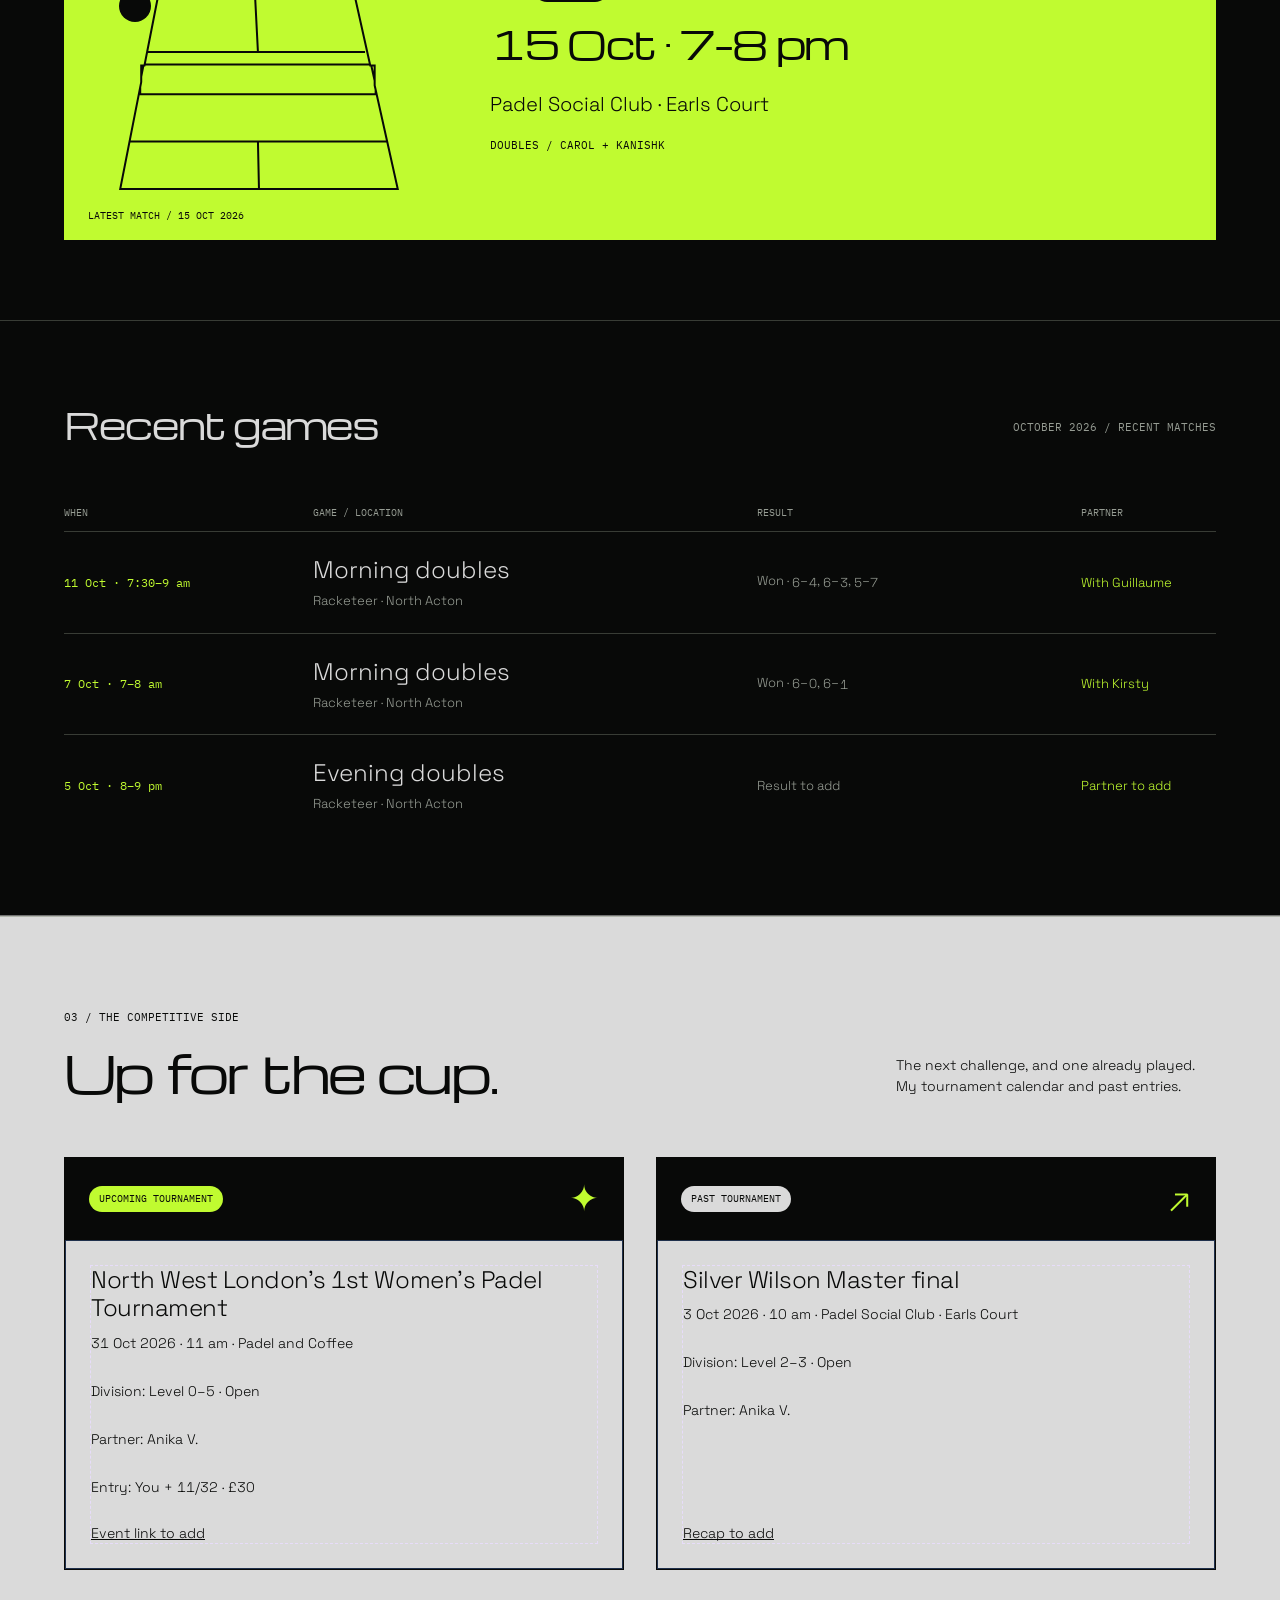
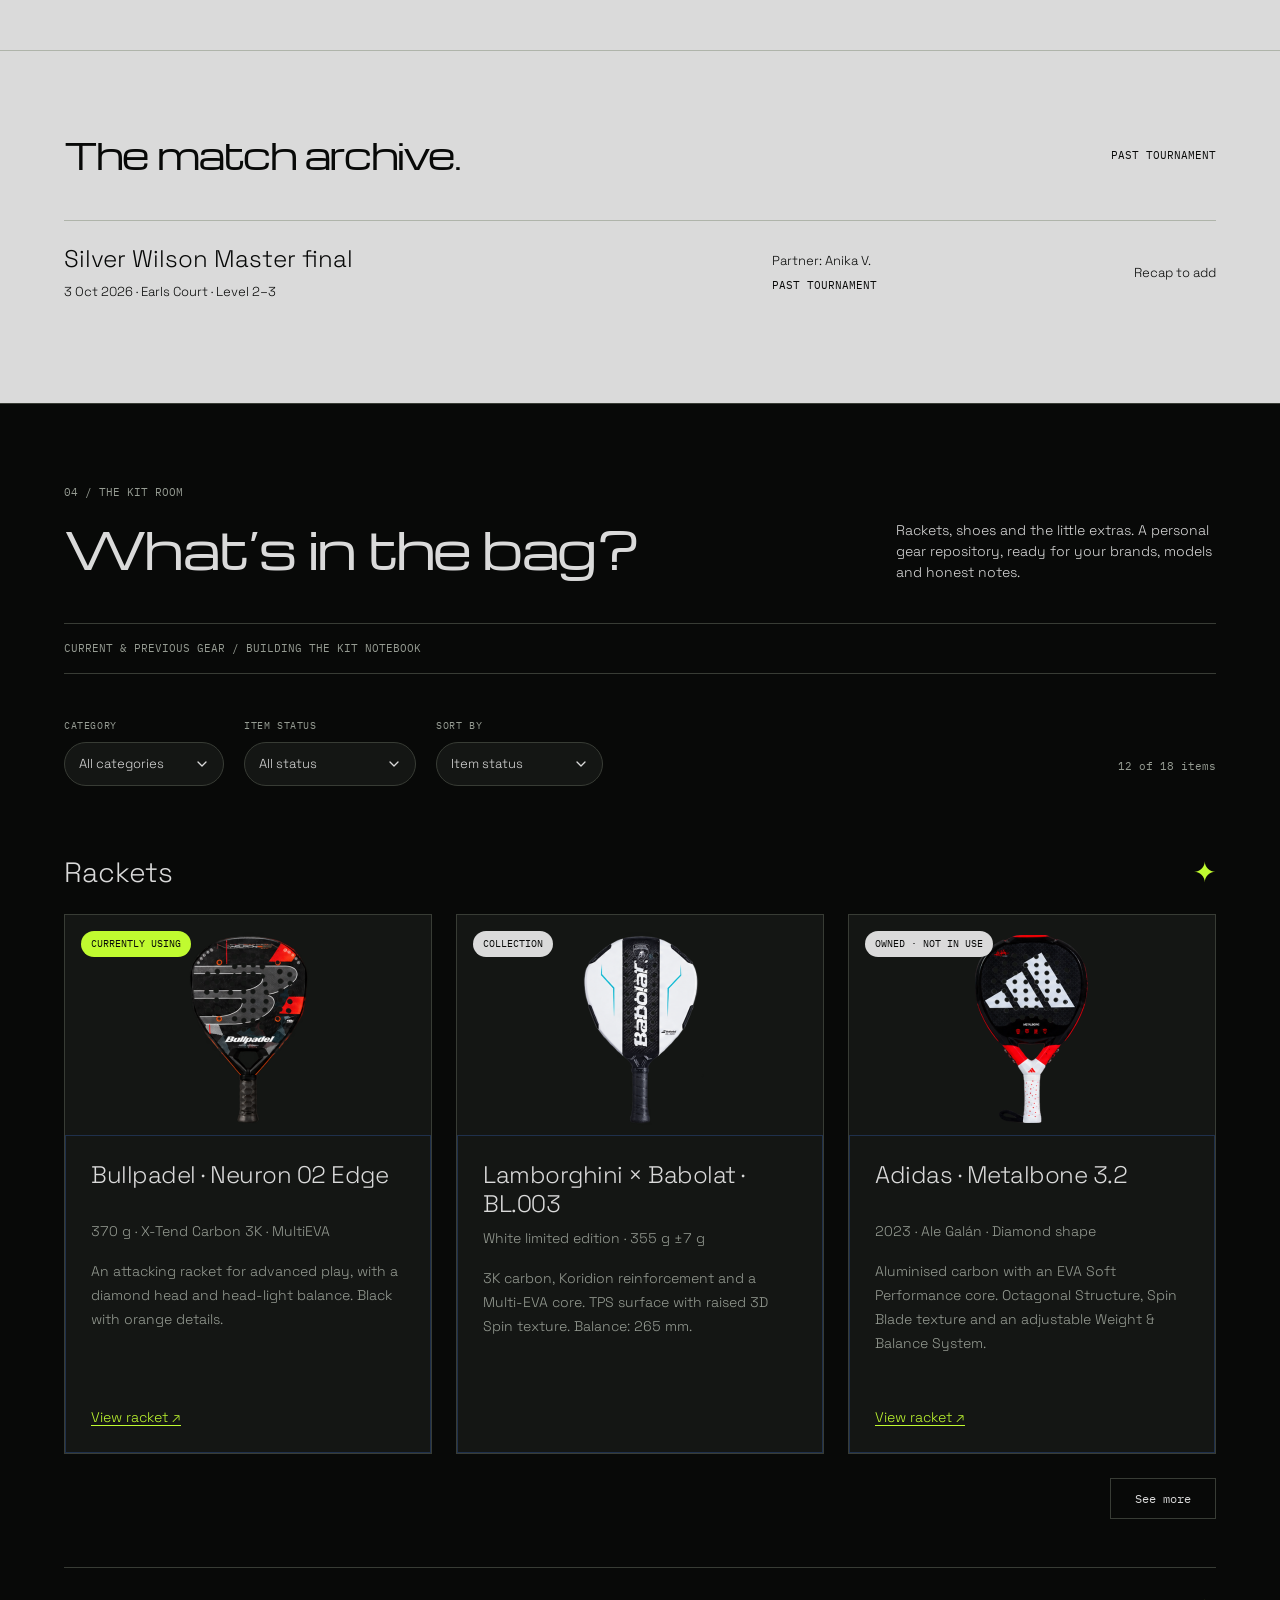
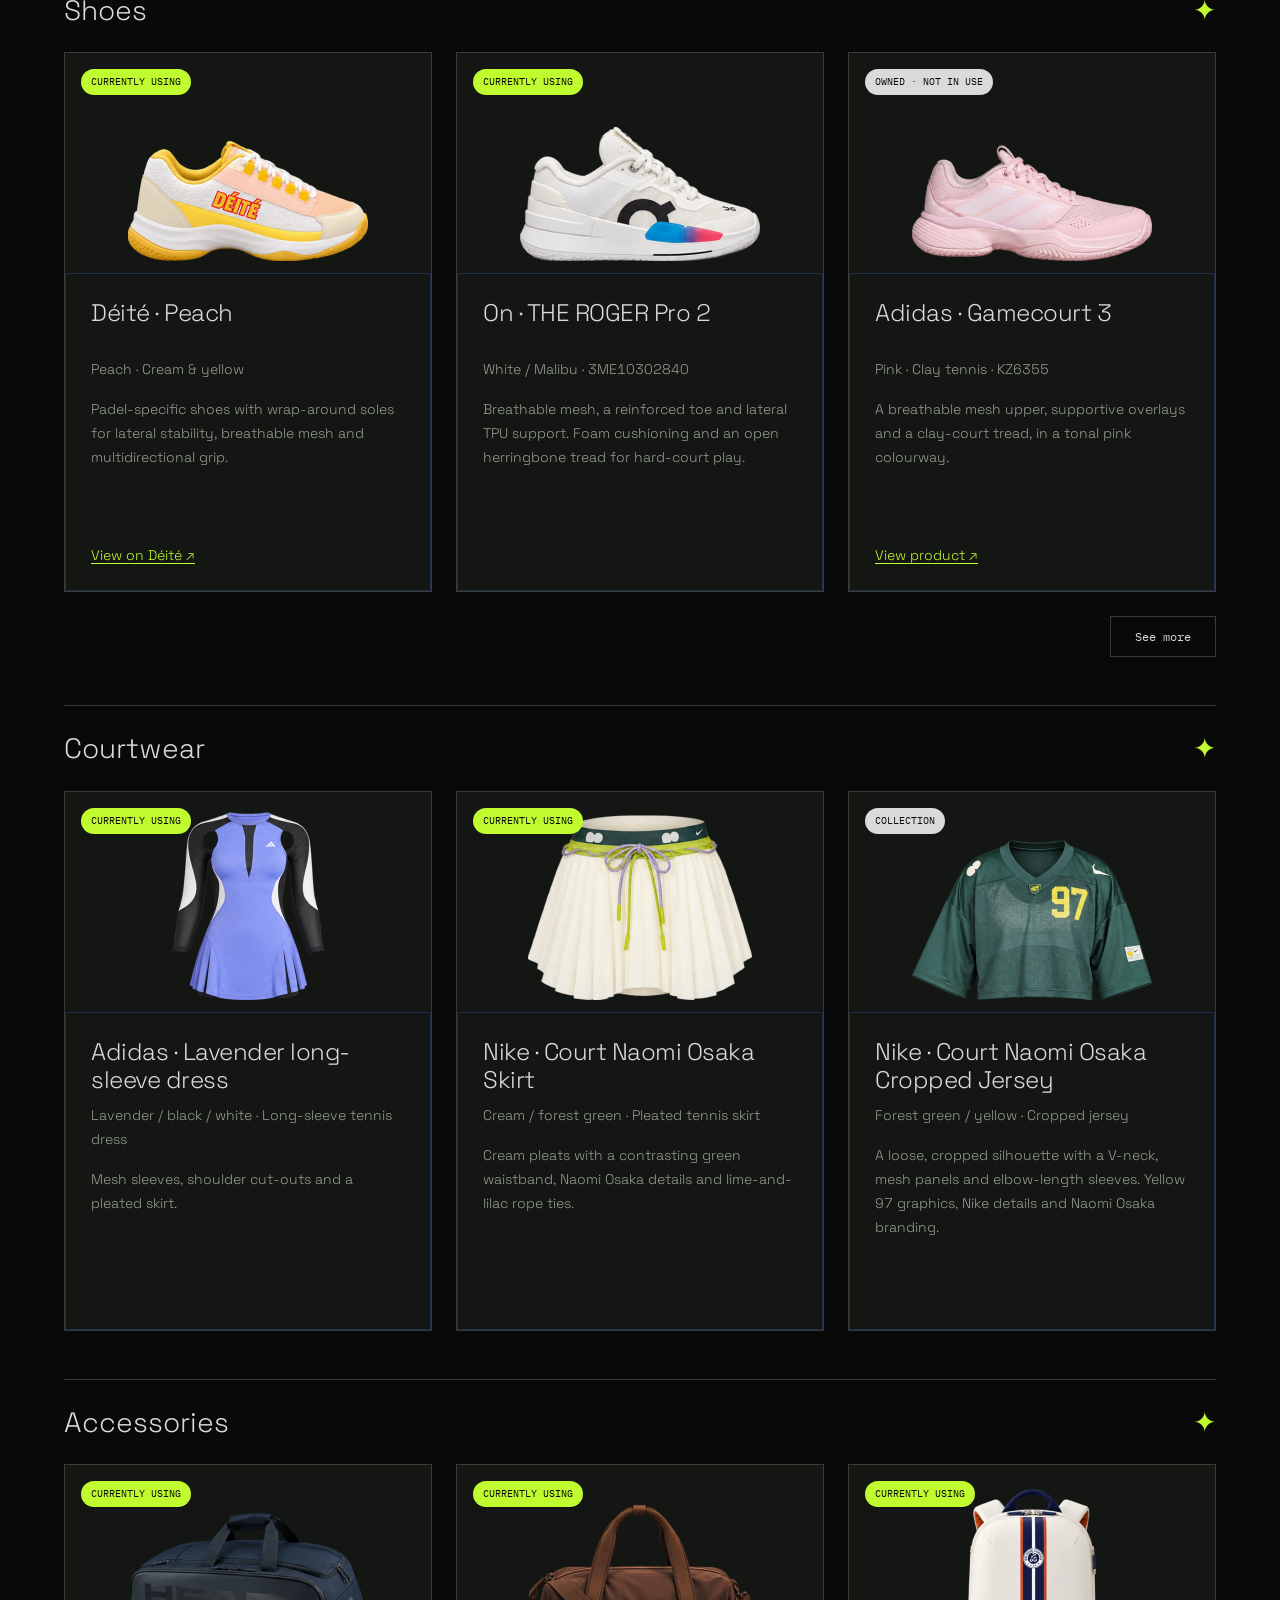
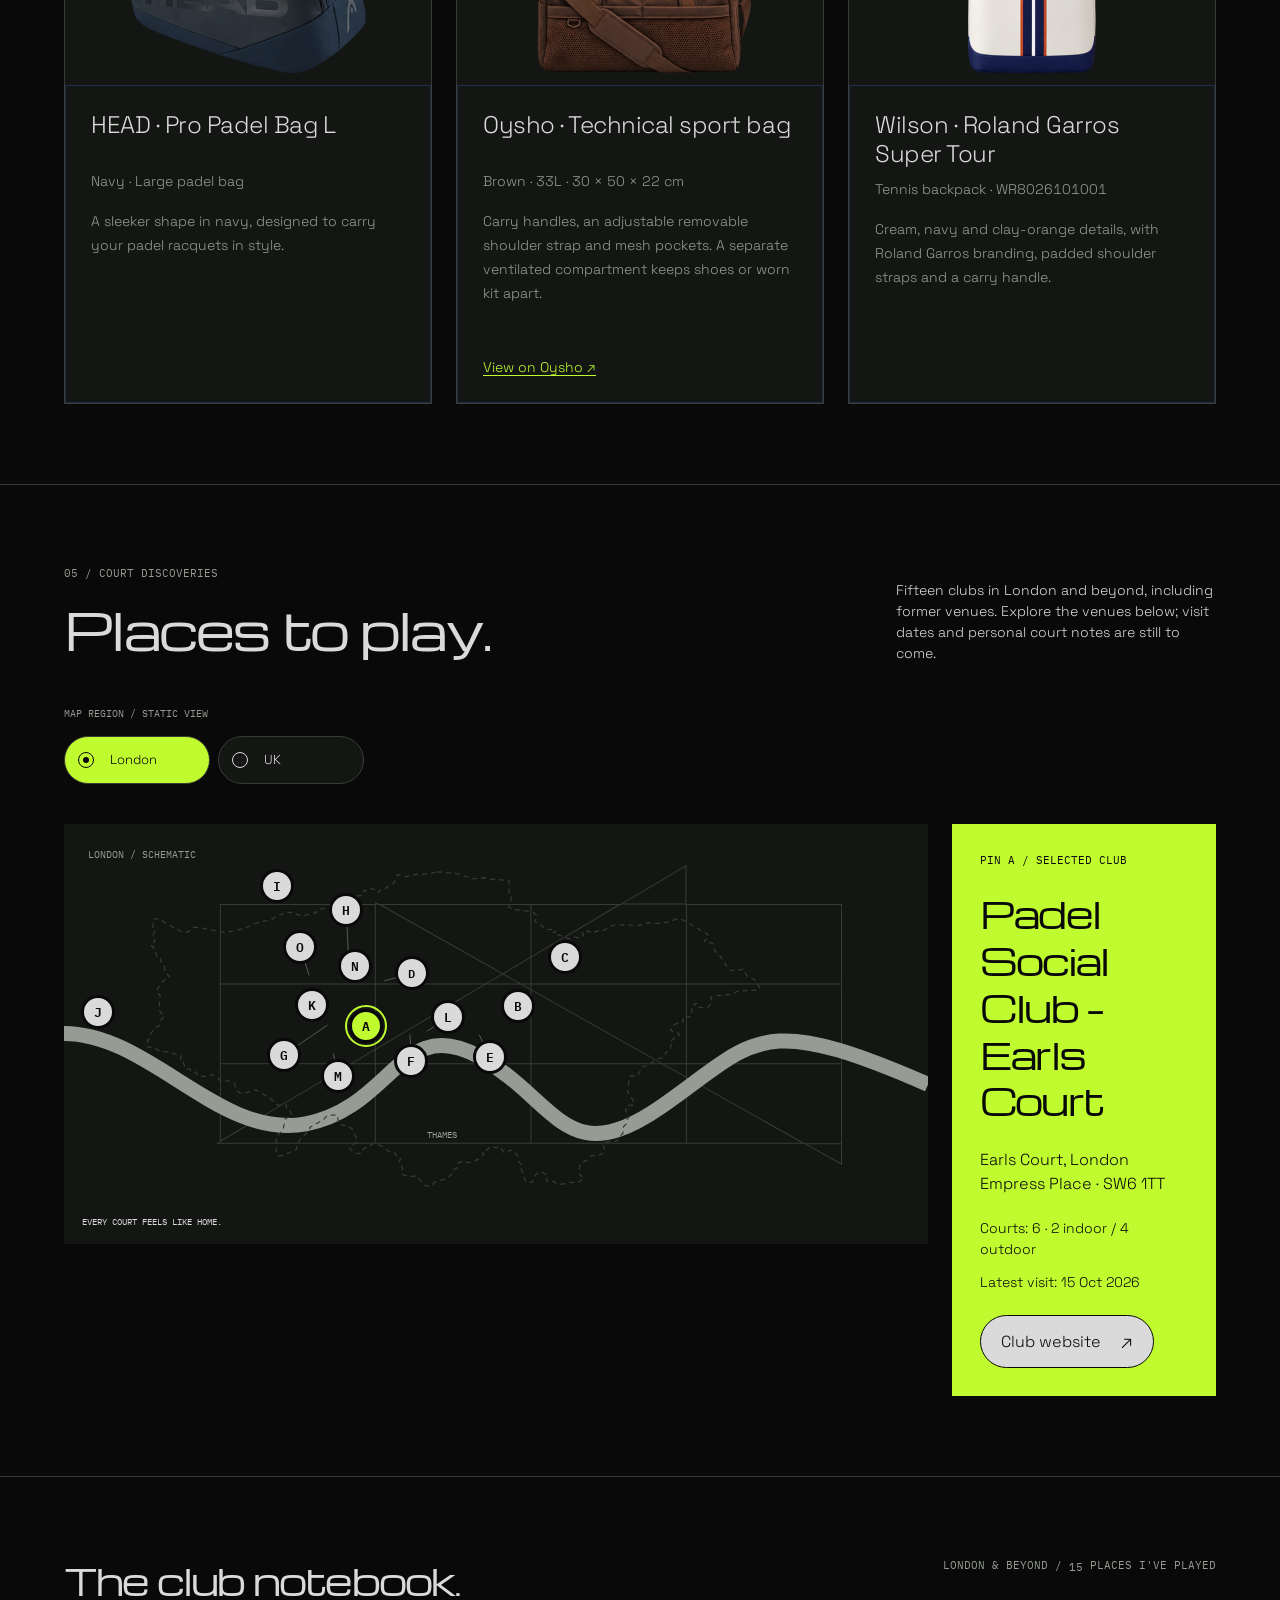
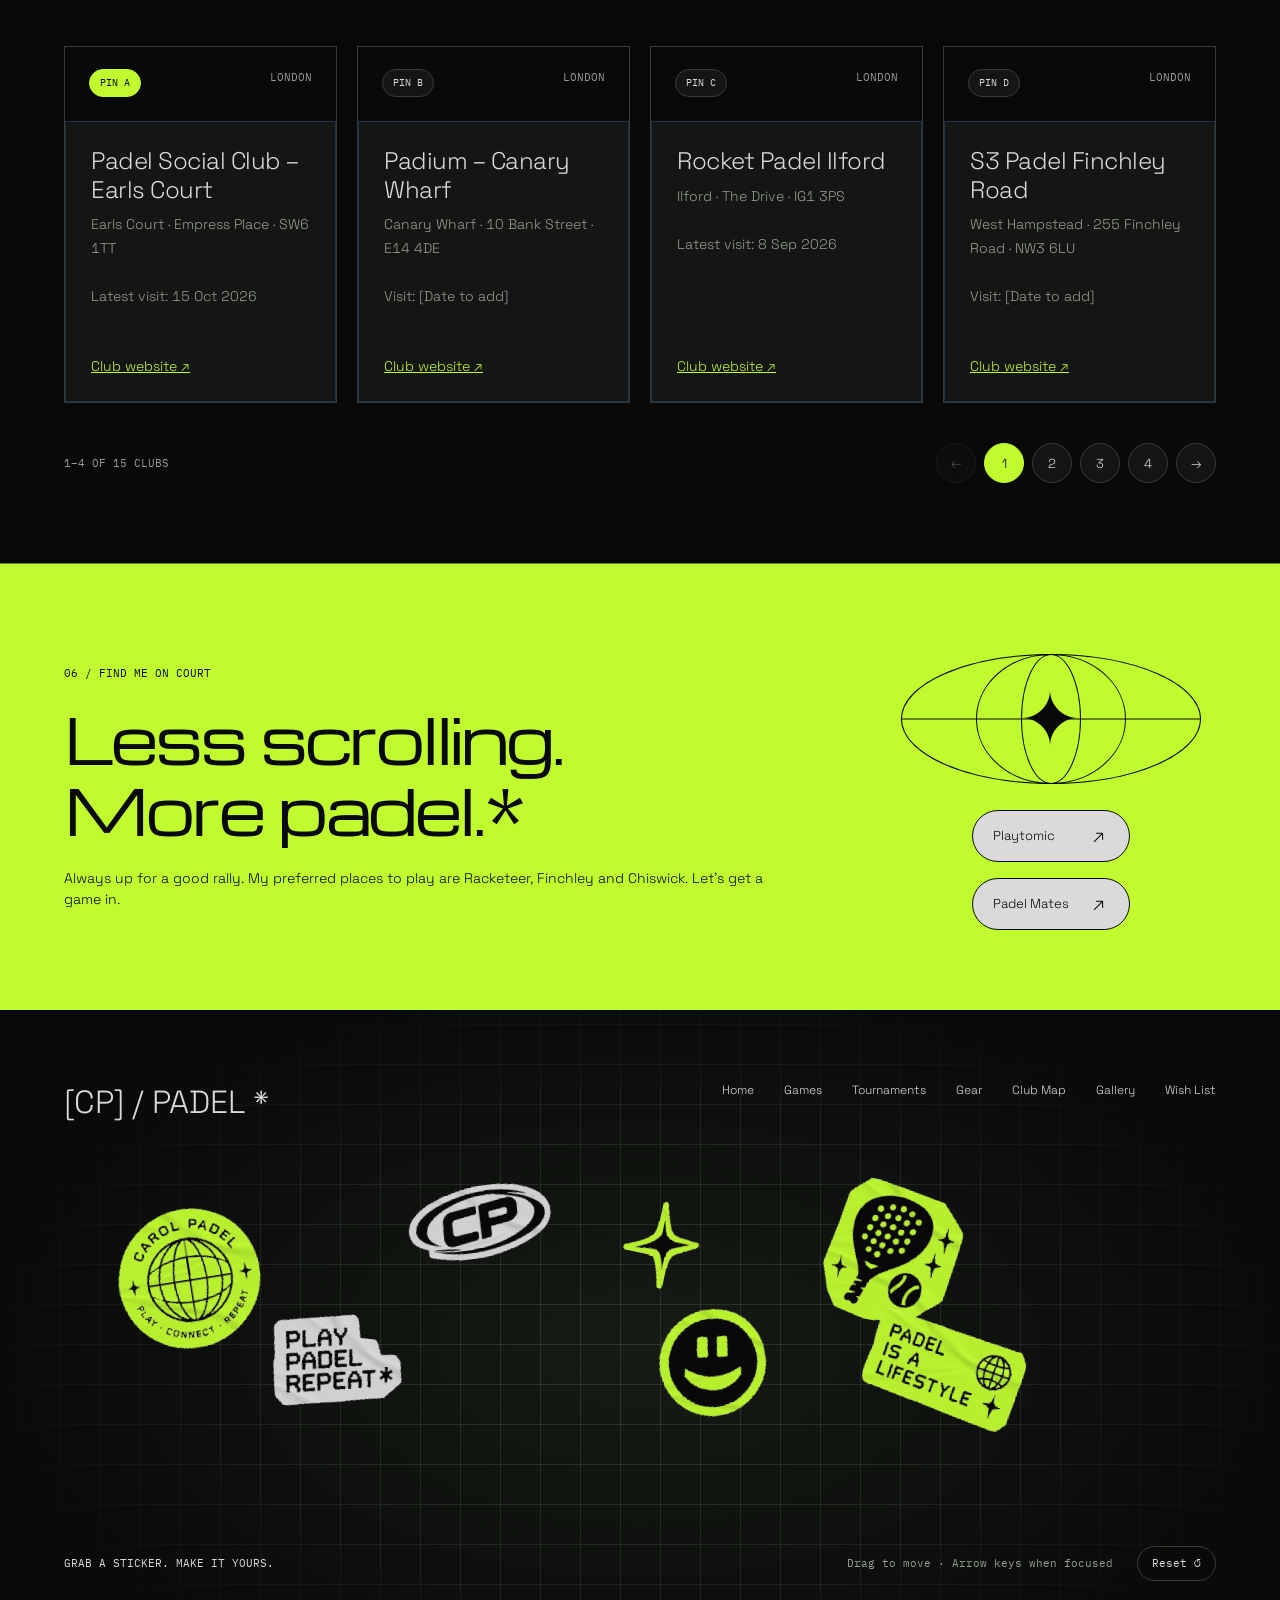
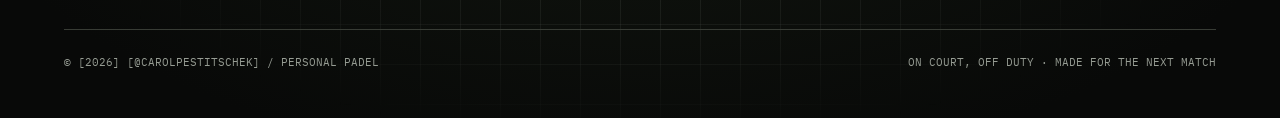
==== commit 582491ed: "Center profile buttons beneath the globe" ====
--- a/index.html
+++ b/index.html
@@ -1,5 +1,5 @@
 <!doctype html>
-<html lang="en"><head><meta charset="UTF-8"><meta name="viewport" content="width=device-width,initial-scale=1"><title>Smash Happens — Carol’s Padel Journal</title><meta name="description" content="Carol’s personal padel journal: games, gear and London court discoveries."><link rel="stylesheet" href="styles.css?v=58"></head><body><main class="desktop-view"><div class="f0" data-node-id="0:4836" data-name="Personal padel • Desktop">
+<html lang="en"><head><meta charset="UTF-8"><meta name="viewport" content="width=device-width,initial-scale=1"><title>Smash Happens — Carol’s Padel Journal</title><meta name="description" content="Carol’s personal padel journal: games, gear and London court discoveries."><link rel="stylesheet" href="styles.css?v=60"></head><body><main class="desktop-view"><div class="f0" data-node-id="0:4836" data-name="Personal padel • Desktop">
       <div class="f1" data-node-id="0:4837" data-name="Navigation">
         <div class="f2" data-node-id="0:4838" data-name="Brand and navigation">
           <p class="f3" data-node-id="0:4839">[CP] / PADEL </p>
--- a/styles.css
+++ b/styles.css
@@ -625,4 +625,5 @@
 
 .gear-see-more{display:block;margin:24px 0 0 auto;padding:12px 24px;background:transparent;color:#dadada;border:1px solid #383c35;cursor:pointer;font-family:"IBM Plex Mono",monospace;font-size:12px;transition:color .2s,border-color .2s}.gear-see-more:hover{color:#c0fb30;border-color:#c0fb30}.gear-see-more:focus-visible{outline:2px solid #c0fb30;outline-offset:4px}.gear-see-more[hidden]{display:none}
 
-[data-name="Connect and play"] [data-name="Profile connections"]{align-items:flex-end}
+[data-name="Connect and play"] [data-name="Profile connections"]{align-items:center}
+
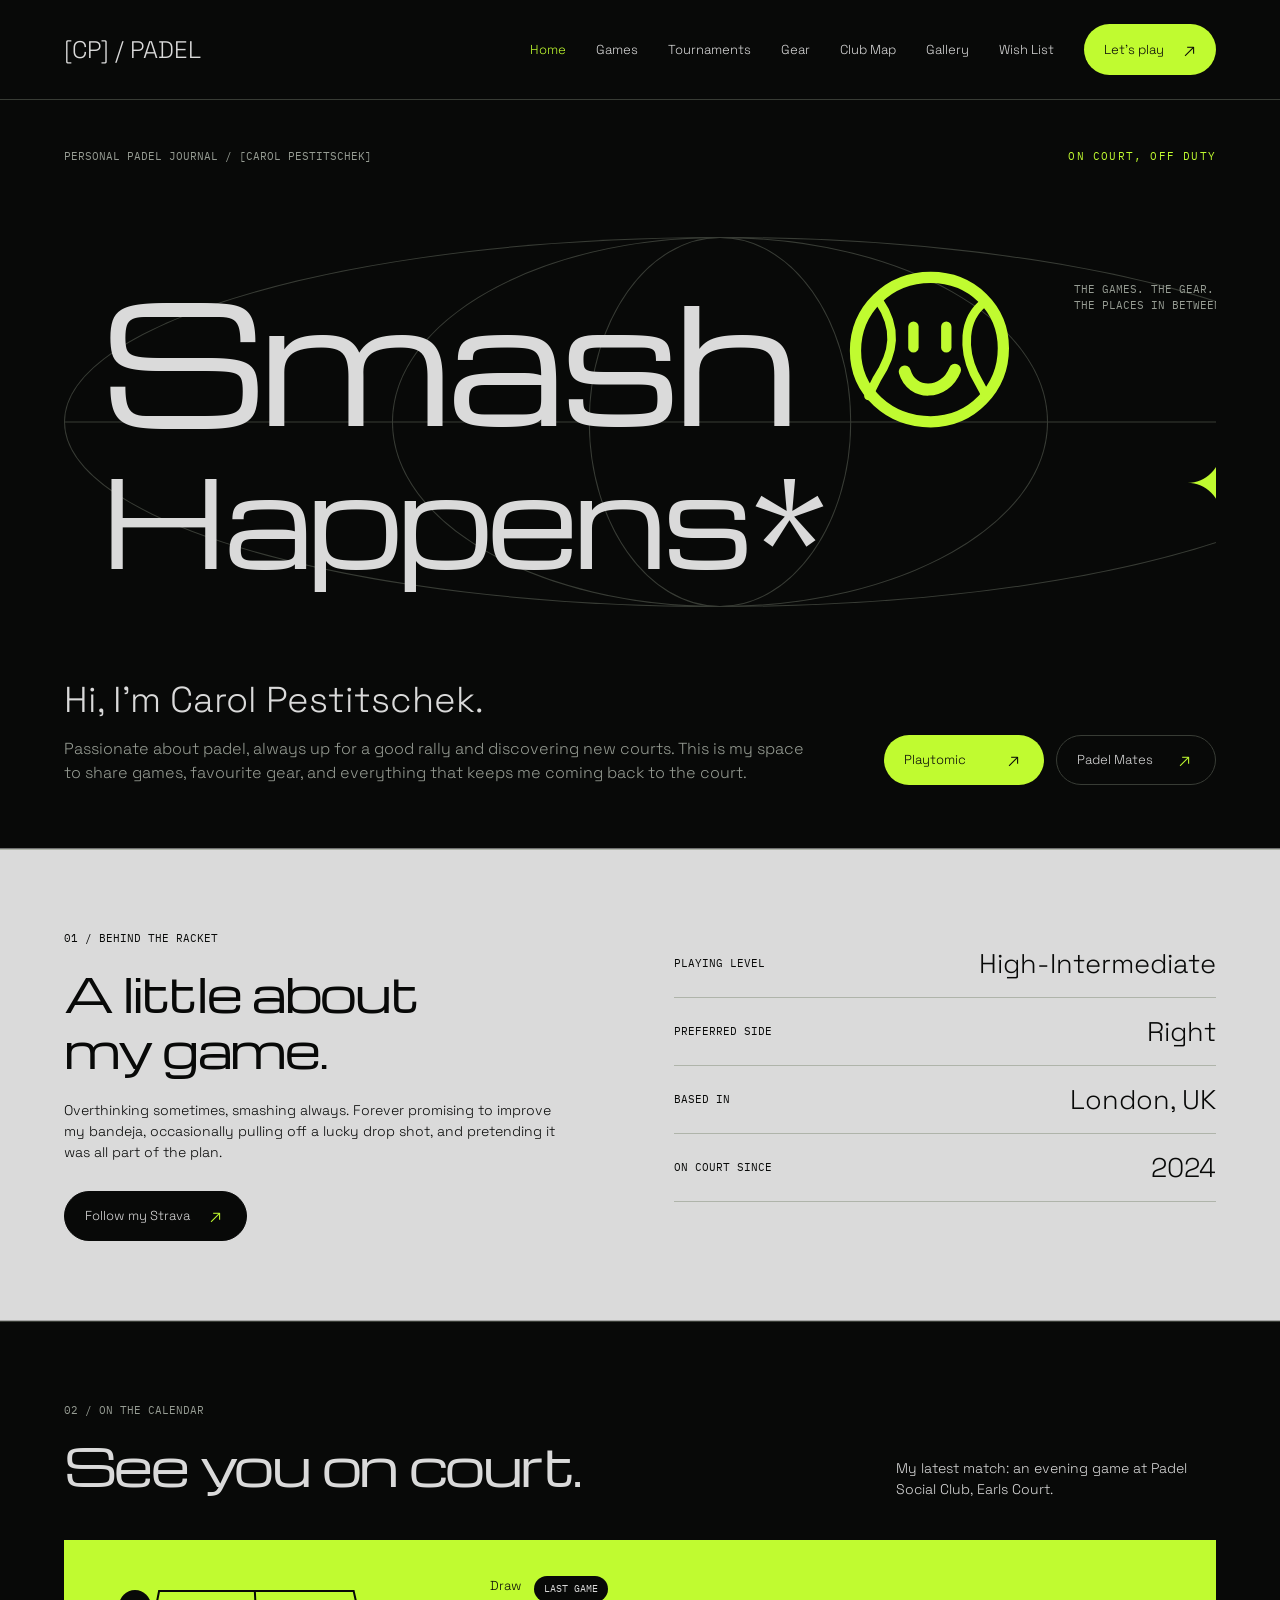
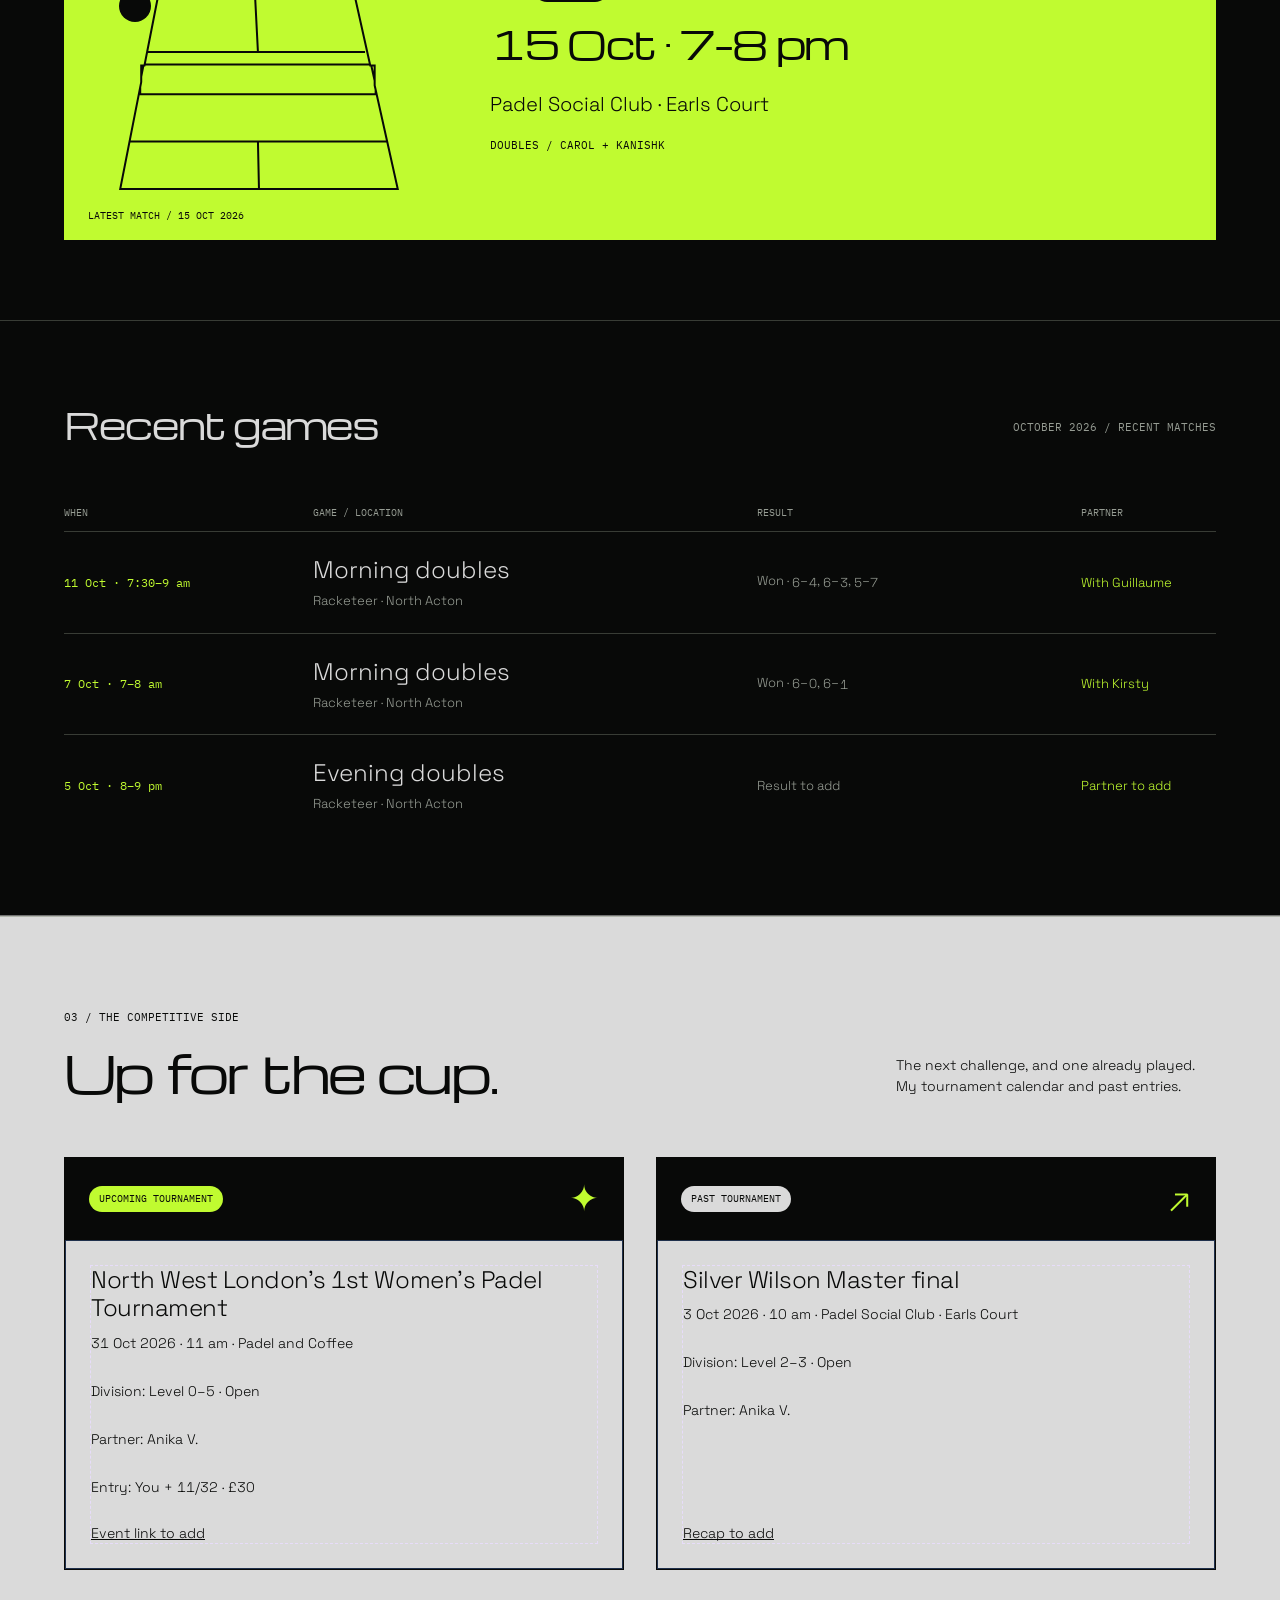
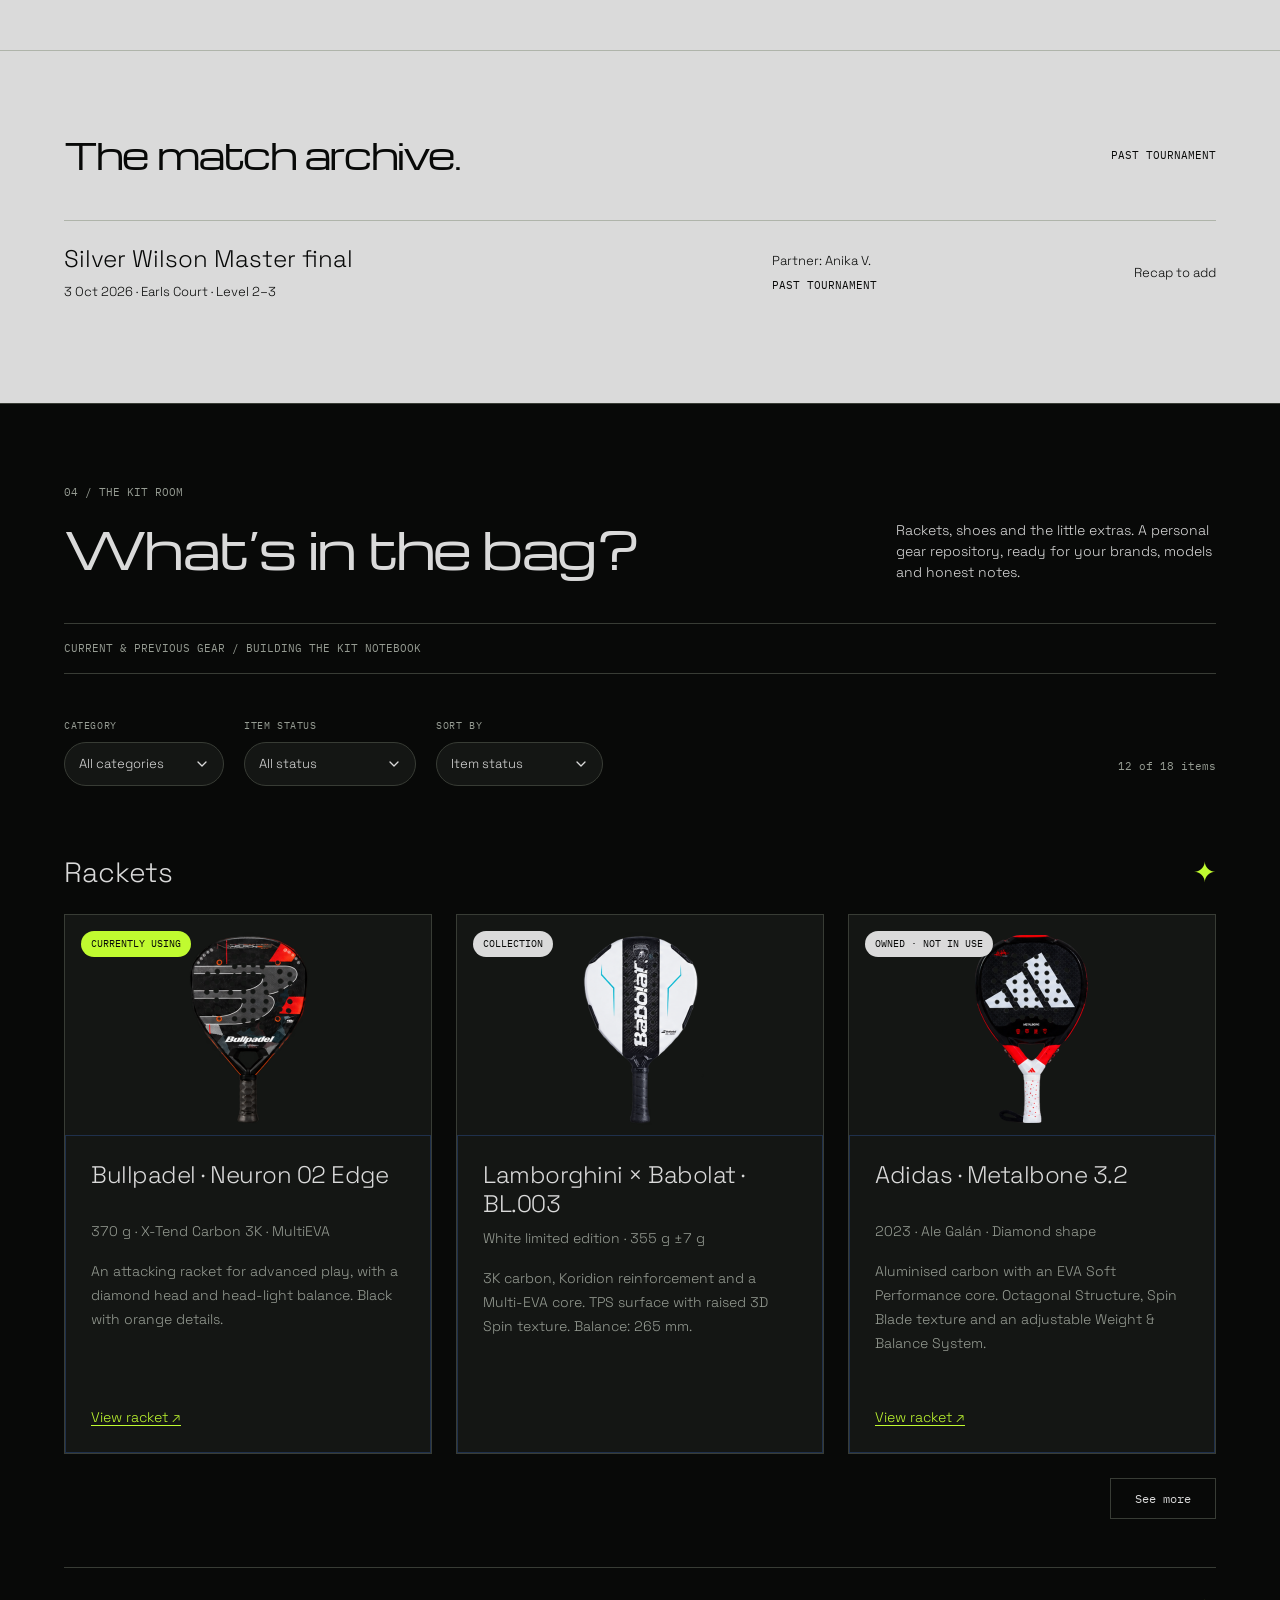
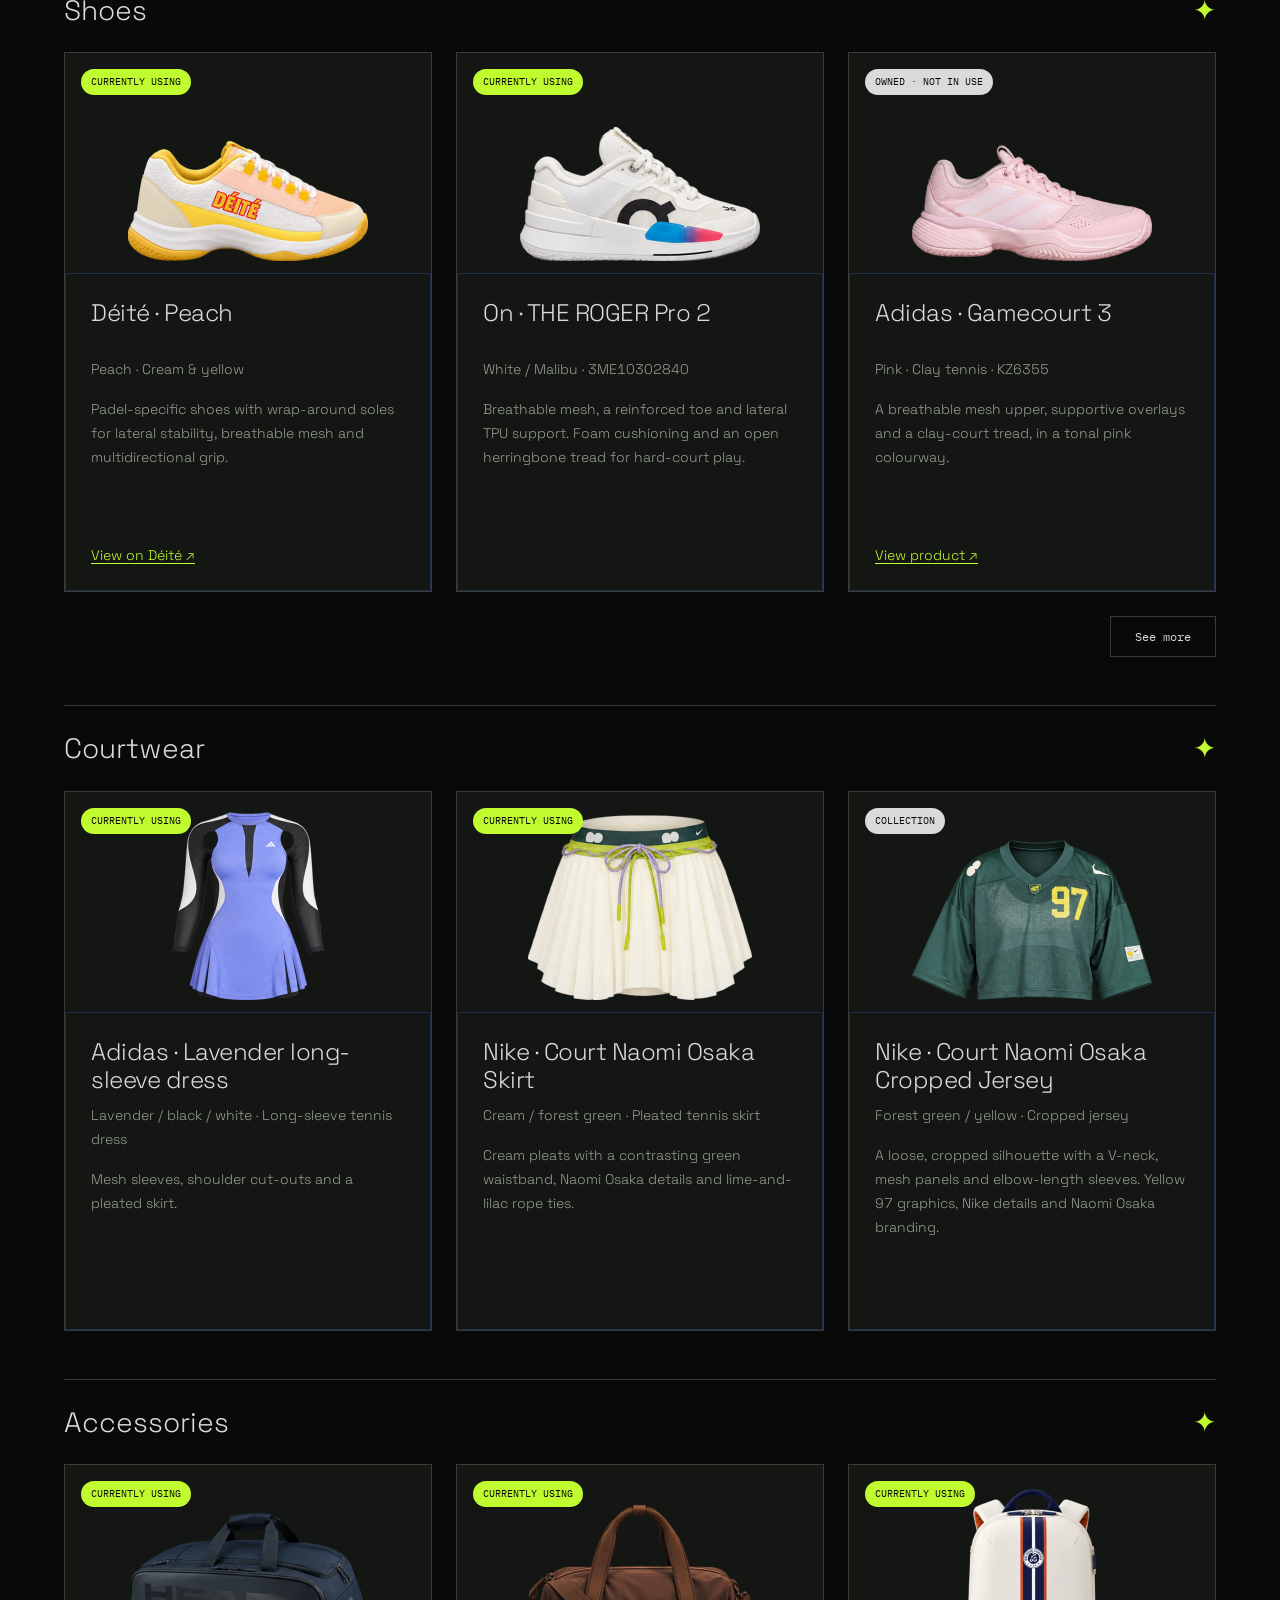
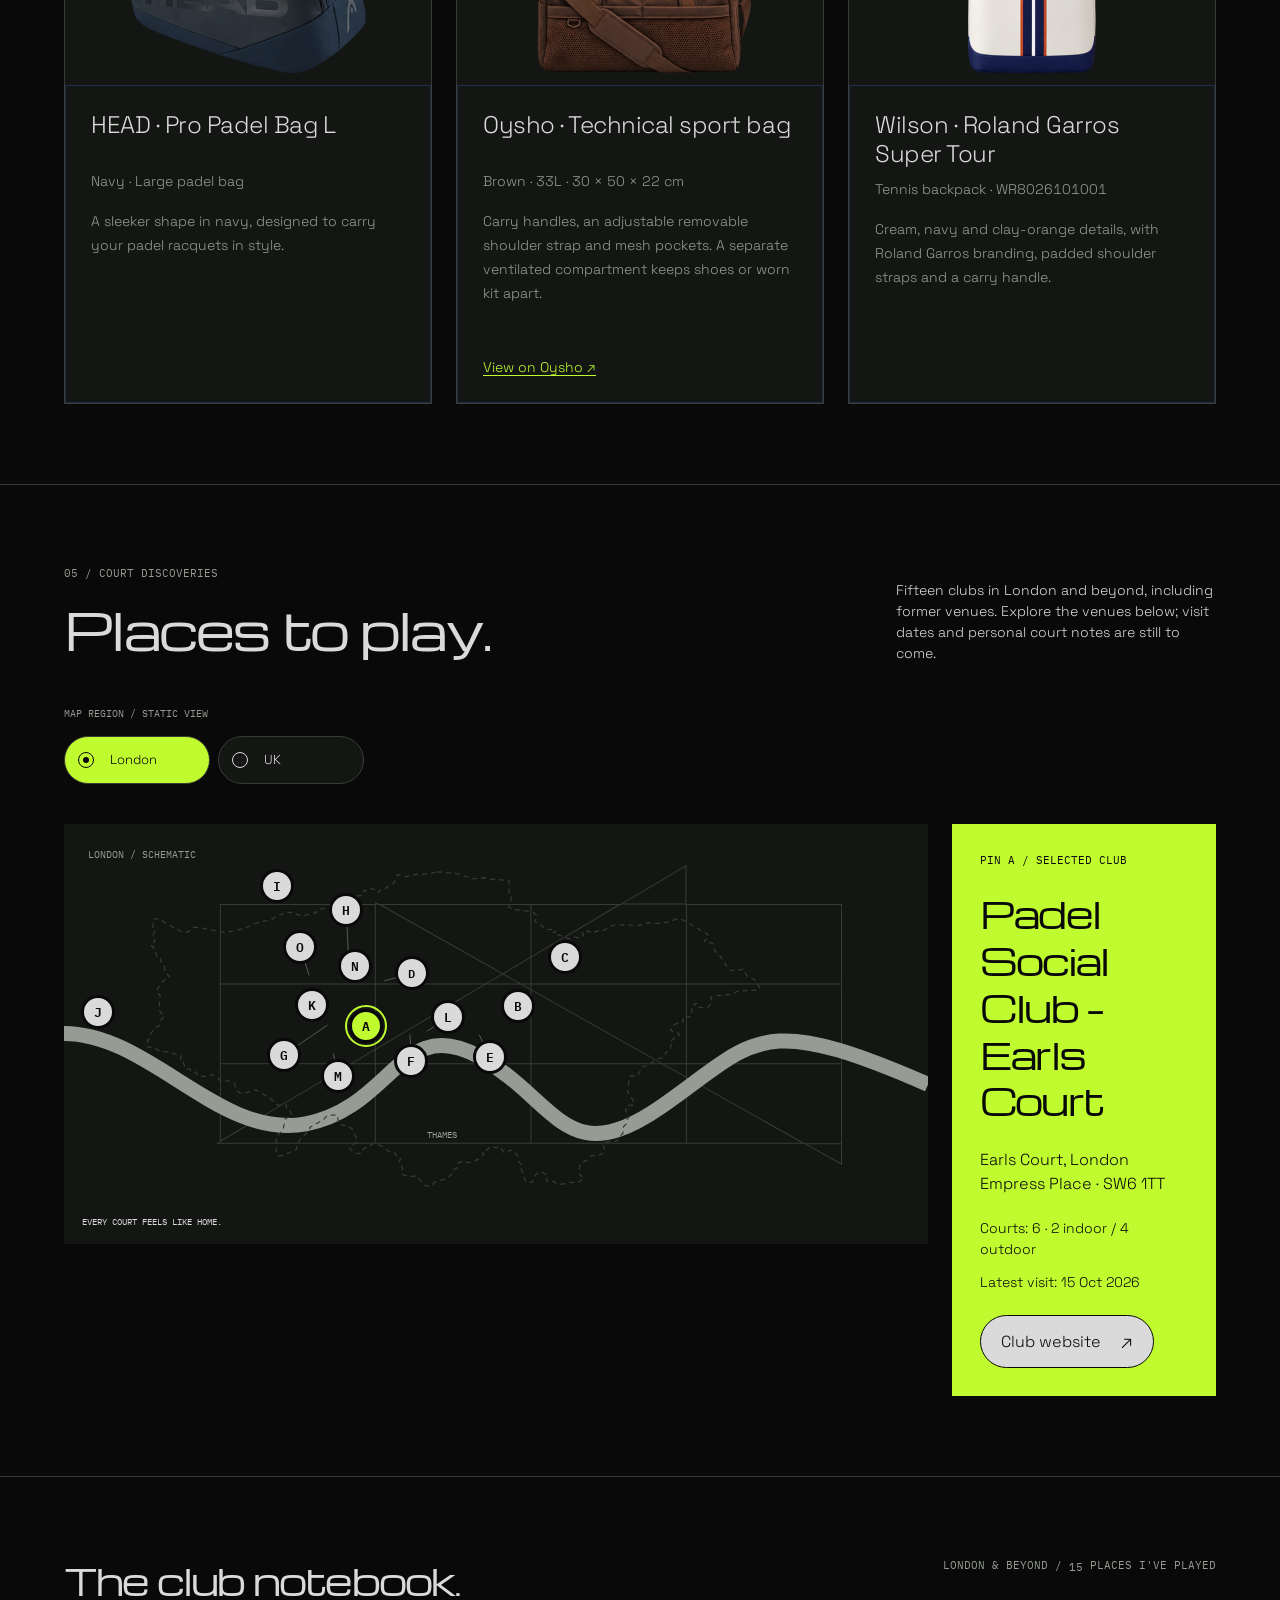
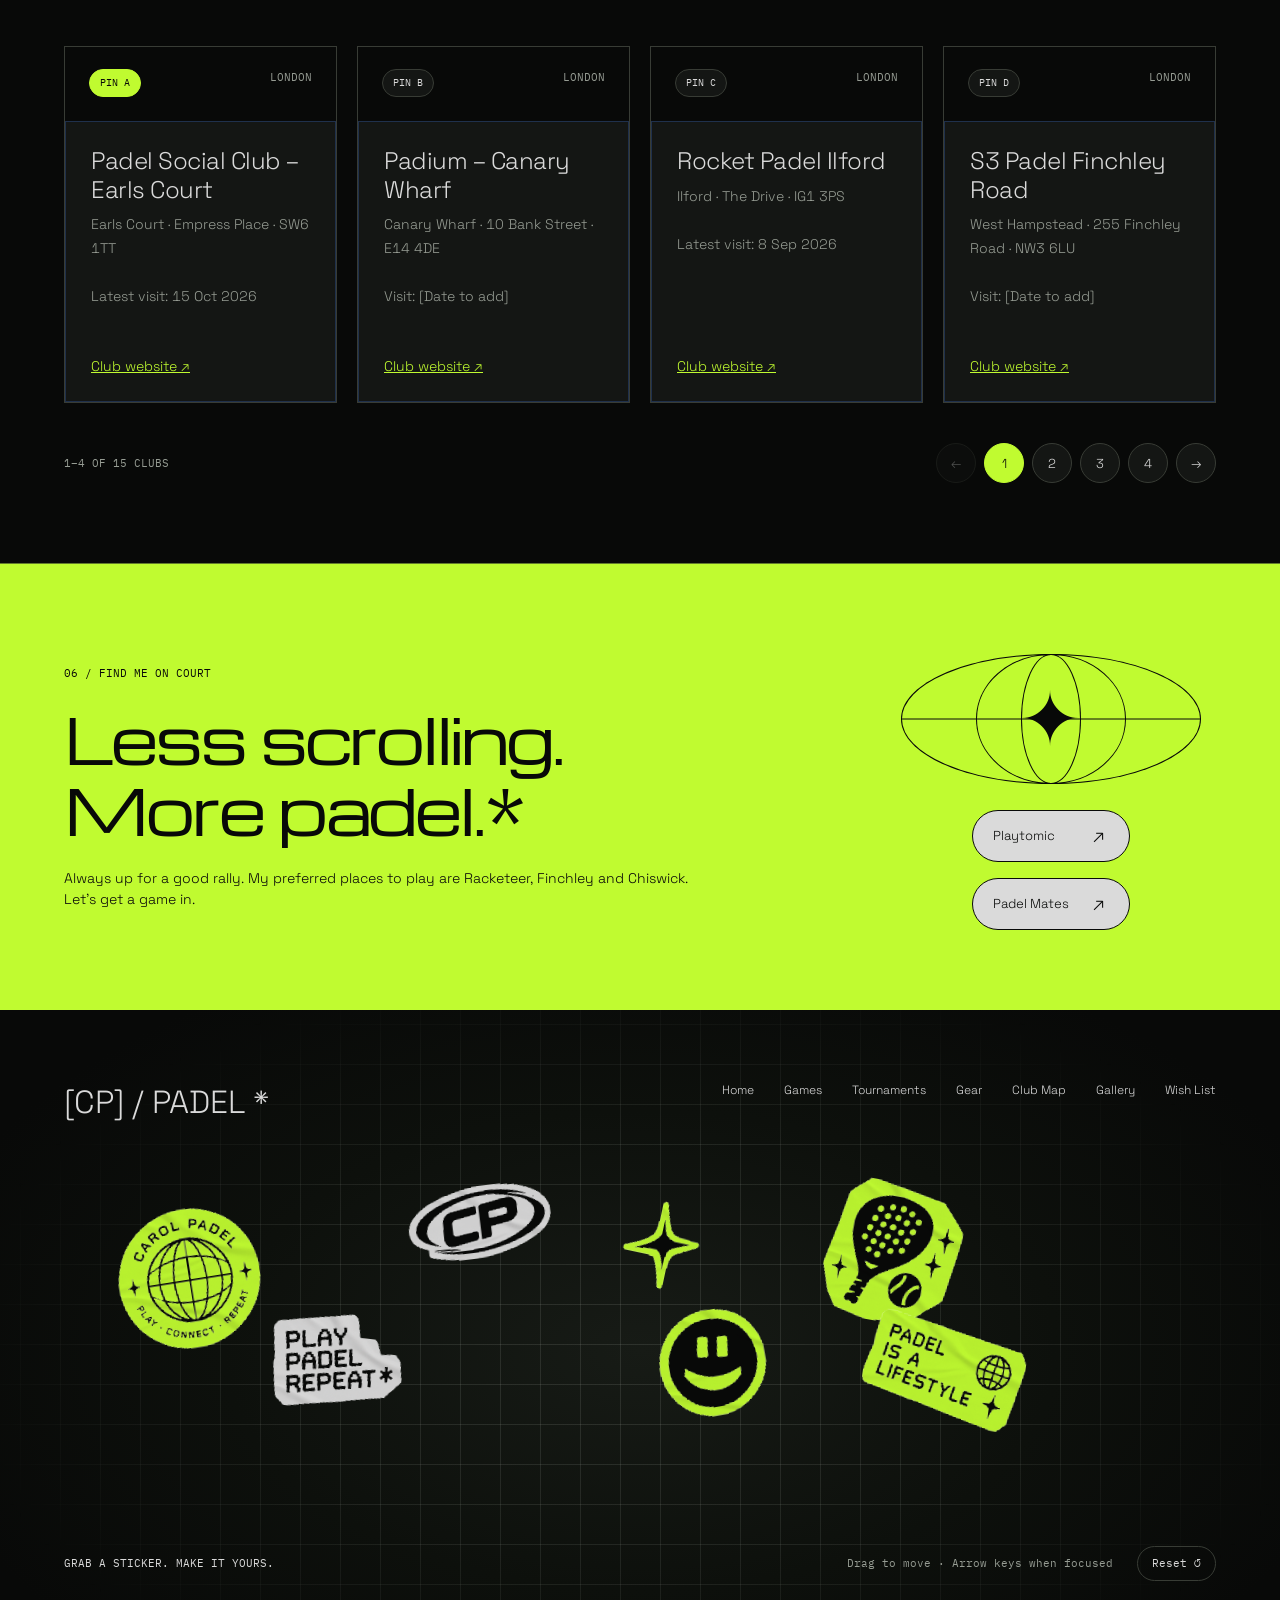
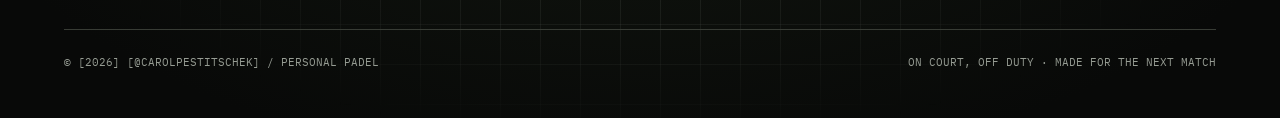
==== commit cb706a38: "Animate closing title star and separate invitation line" ====
--- a/index.html
+++ b/index.html
@@ -1,5 +1,5 @@
 <!doctype html>
-<html lang="en"><head><meta charset="UTF-8"><meta name="viewport" content="width=device-width,initial-scale=1"><title>Smash Happens — Carol’s Padel Journal</title><meta name="description" content="Carol’s personal padel journal: games, gear and London court discoveries."><link rel="stylesheet" href="styles.css?v=60"></head><body><main class="desktop-view"><div class="f0" data-node-id="0:4836" data-name="Personal padel • Desktop">
+<html lang="en"><head><meta charset="UTF-8"><meta name="viewport" content="width=device-width,initial-scale=1"><title>Smash Happens — Carol’s Padel Journal</title><meta name="description" content="Carol’s personal padel journal: games, gear and London court discoveries."><link rel="stylesheet" href="styles.css?v=61"></head><body><main class="desktop-view"><div class="f0" data-node-id="0:4836" data-name="Personal padel • Desktop">
       <div class="f1" data-node-id="0:4837" data-name="Navigation">
         <div class="f2" data-node-id="0:4838" data-name="Brand and navigation">
           <p class="f3" data-node-id="0:4839">[CP] / PADEL </p>
@@ -3029,4 +3029,4 @@
           </p>
         </div>
       </div>
-    </div></main><script src="app.js"></script><script src="court-motion.js?v=4"></script><script src="hero-motion.js?v=2"></script><script src="section-motion.js?v=7"></script><script src="map-motion.js?v=12"></script><script src="map-region.js?v=1"></script><script src="club-pagination.js?v=1"></script><script src="footer-stickers.js?v=7"></script><script src="strava-button.js?v=3"></script><script src="match-data.js?v=10"></script><script src="profile-links.js?v=2"></script><script src="product-sprite.js?v=3"></script><script src="gear-data.js?v=5"></script><script src="shoe-data.js?v=8"></script><script src="head-bag-data.js?v=2"></script><script src="wilson-backpack-data.js?v=2"></script><script src="bullpadel-racket-data.js?v=2"></script><script src="on-shoe-data.js?v=2"></script><script src="lambo-racket-data.js?v=1"></script><script src="footwear-data.js?v=4"></script><script src="metalbone-racket-data.js?v=1"></script><script src="additional-gear-data.js?v=4"></script><script src="gear-controls.js?v=11"></script><script src="gallery-nav.js?v=2"></script><script src="interface-polish.js?v=3"></script><script src="mobile-idle.js?v=1"></script><script src="hero-character.js?v=5"></script></body></html>+    </div></main><script src="app.js"></script><script src="court-motion.js?v=4"></script><script src="hero-motion.js?v=2"></script><script src="section-motion.js?v=7"></script><script src="map-motion.js?v=12"></script><script src="map-region.js?v=1"></script><script src="club-pagination.js?v=1"></script><script src="footer-stickers.js?v=7"></script><script src="strava-button.js?v=3"></script><script src="match-data.js?v=10"></script><script src="profile-links.js?v=2"></script><script src="product-sprite.js?v=3"></script><script src="gear-data.js?v=5"></script><script src="shoe-data.js?v=8"></script><script src="head-bag-data.js?v=2"></script><script src="wilson-backpack-data.js?v=2"></script><script src="bullpadel-racket-data.js?v=2"></script><script src="on-shoe-data.js?v=2"></script><script src="lambo-racket-data.js?v=1"></script><script src="footwear-data.js?v=4"></script><script src="metalbone-racket-data.js?v=1"></script><script src="additional-gear-data.js?v=4"></script><script src="gear-controls.js?v=11"></script><script src="gallery-nav.js?v=2"></script><script src="interface-polish.js?v=4"></script><script src="mobile-idle.js?v=1"></script><script src="hero-character.js?v=5"></script></body></html>
--- a/styles.css
+++ b/styles.css
@@ -627,3 +627,6 @@
 
 [data-name="Connect and play"] [data-name="Profile connections"]{align-items:center}
 
+.connect-title-star{display:inline-block;transform-origin:50% 48%;transition:transform 250ms cubic-bezier(.23,1,.32,1)}
+@media(hover:hover) and (pointer:fine){.connect-title-motion:hover .connect-title-star{transform:rotate(180deg)}}
+@media(prefers-reduced-motion:reduce){.connect-title-star{transition:none}.connect-title-motion:hover .connect-title-star{transform:none}}
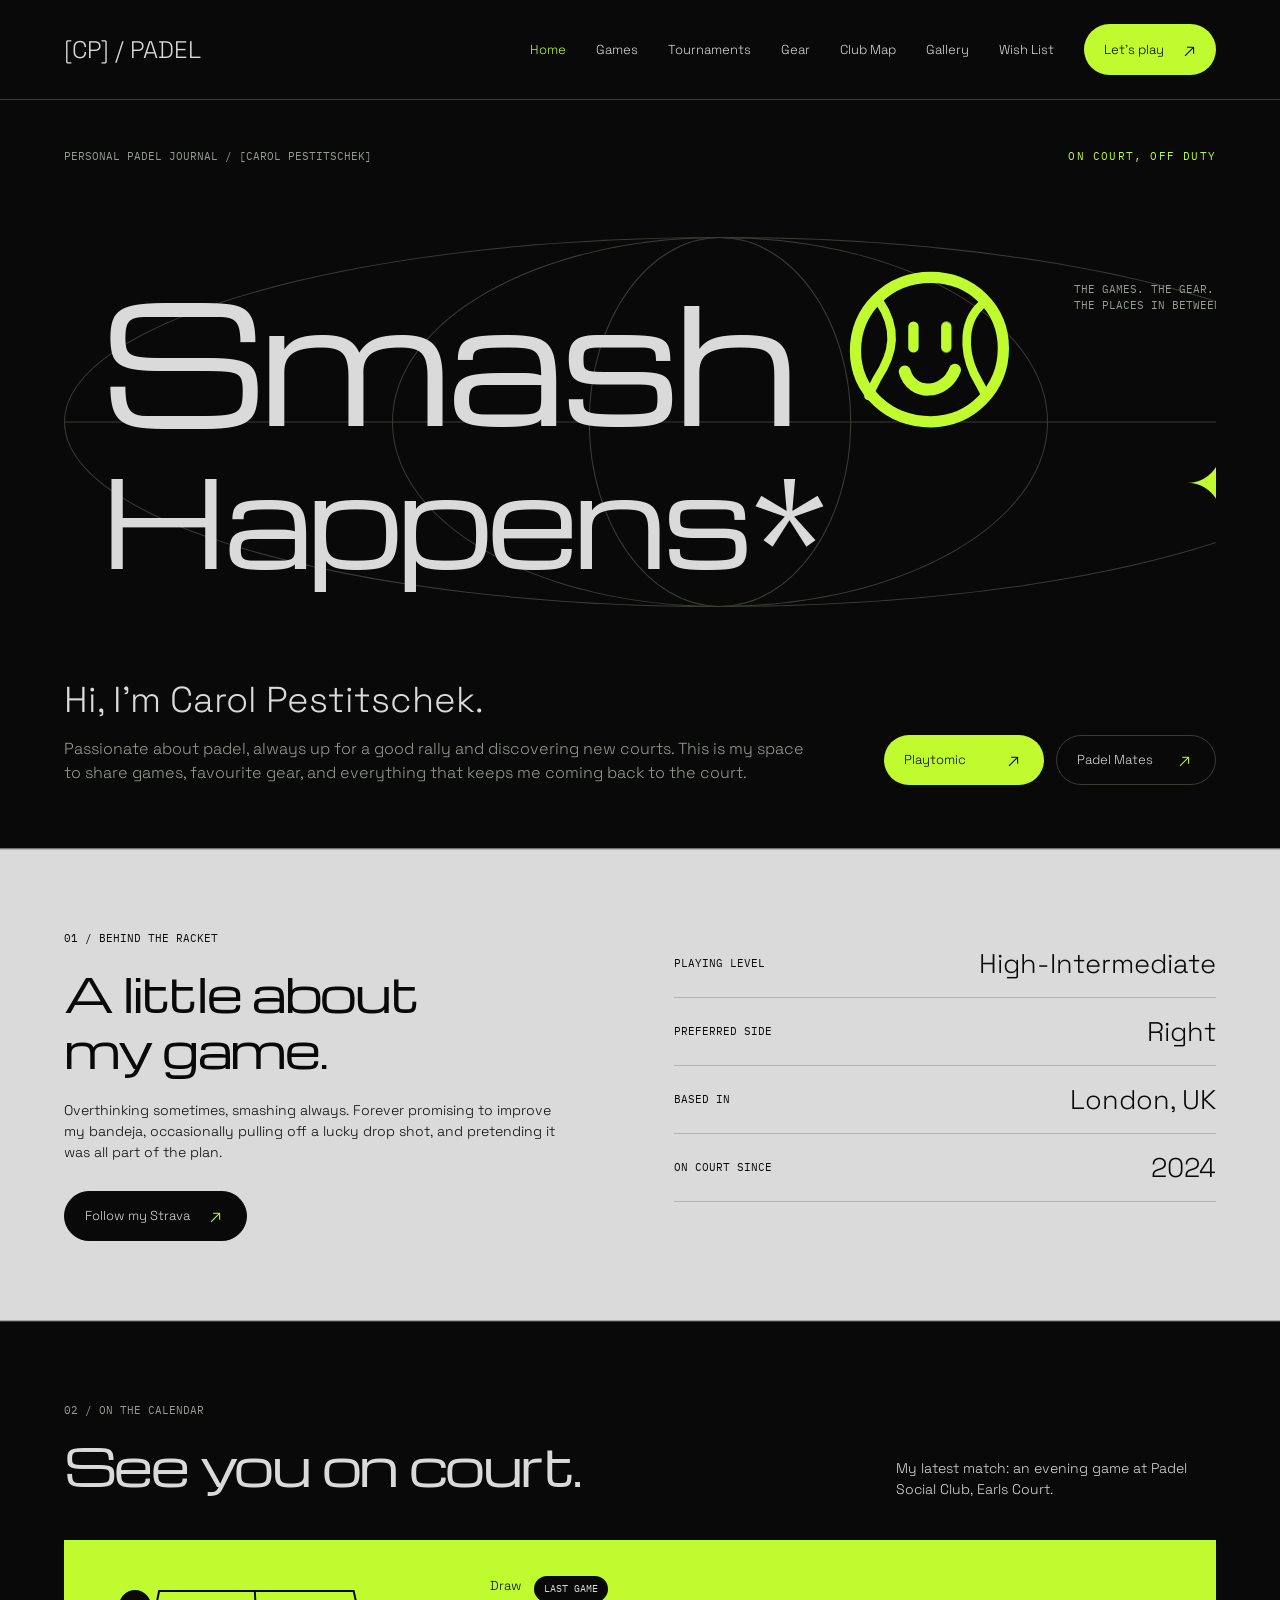
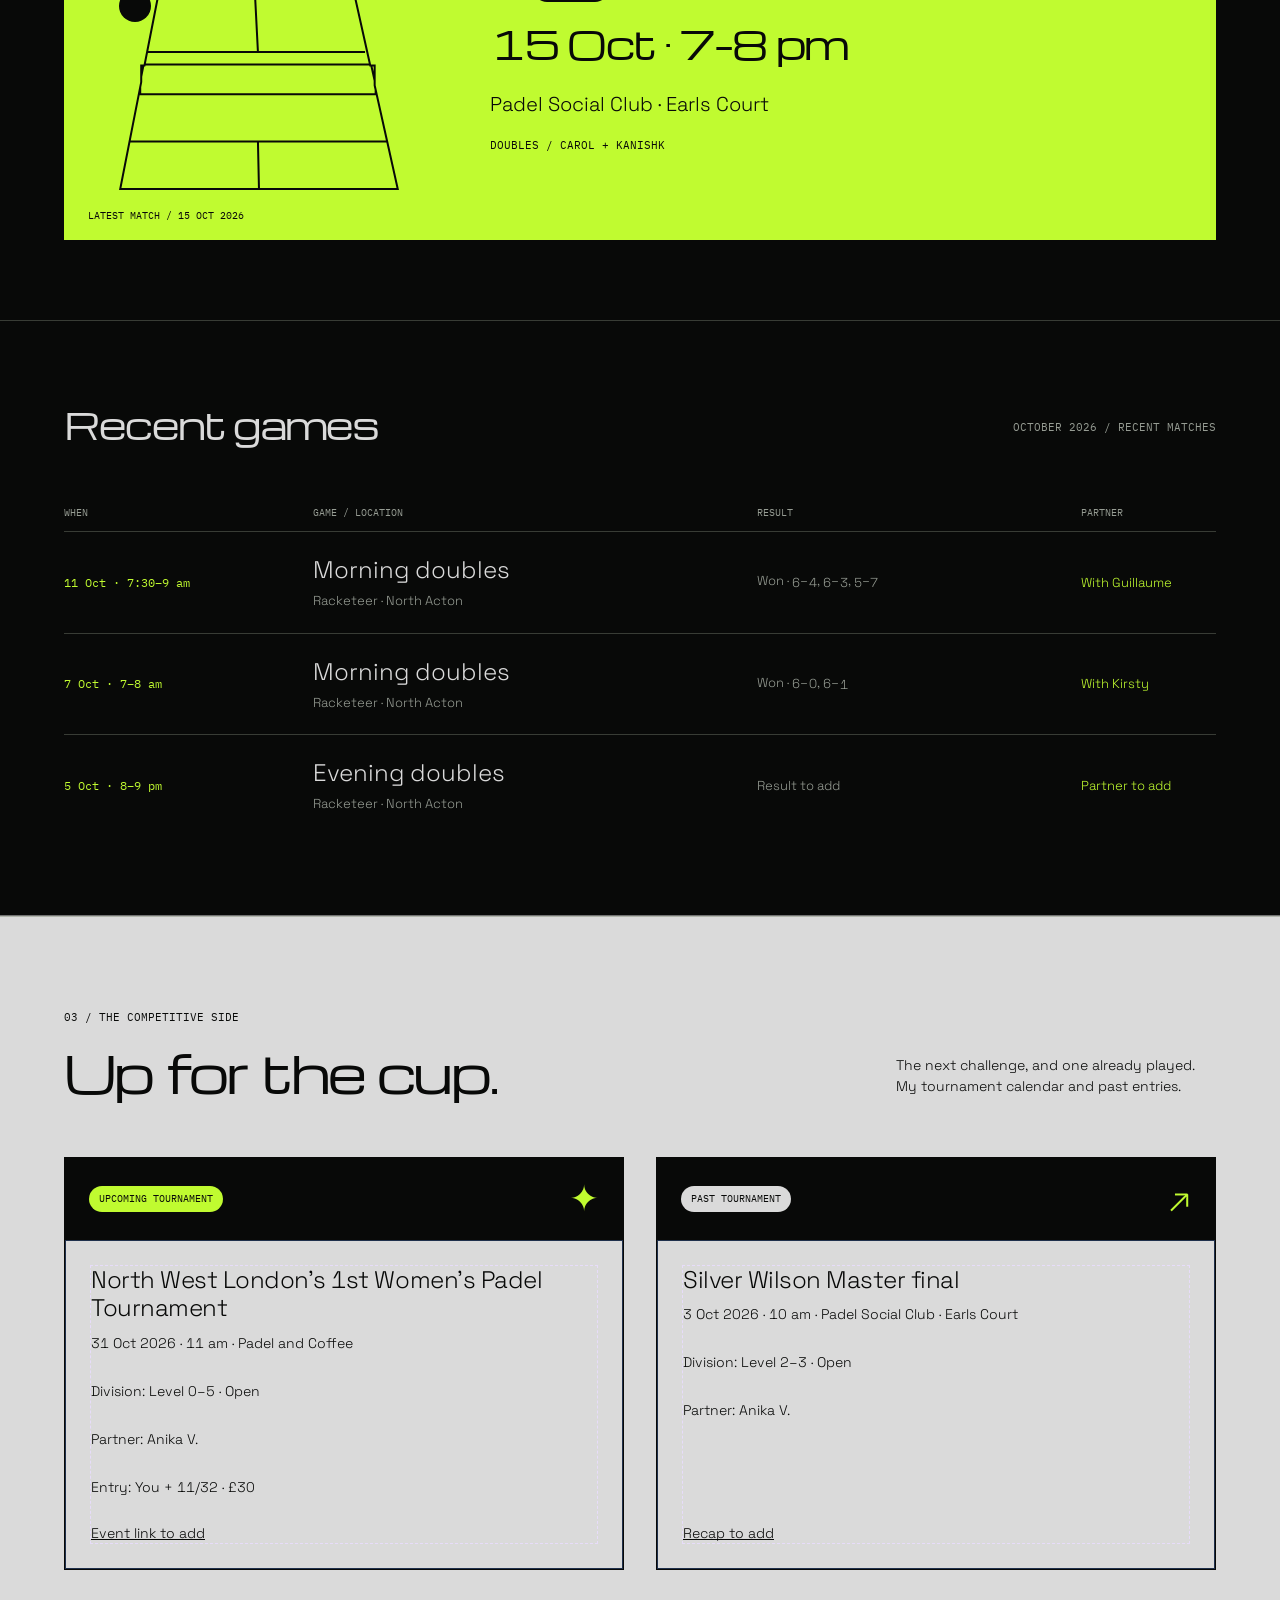
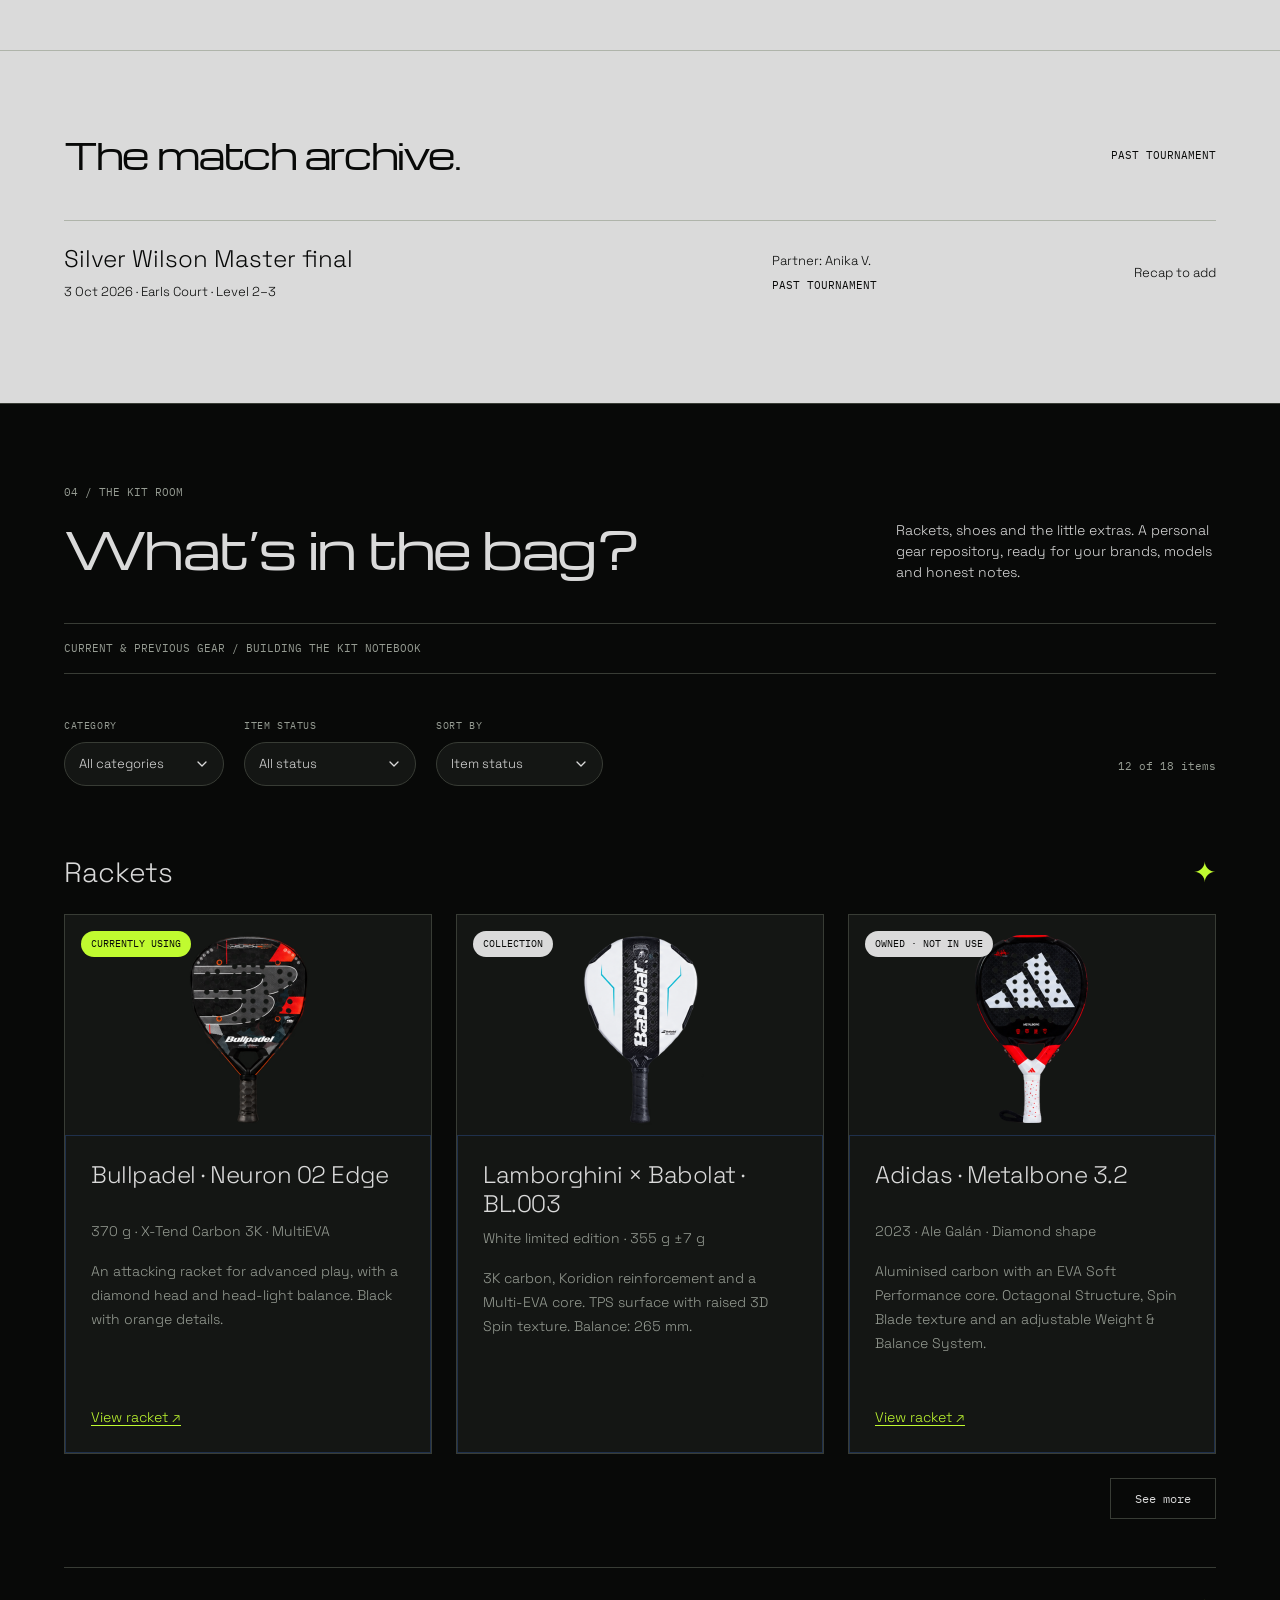
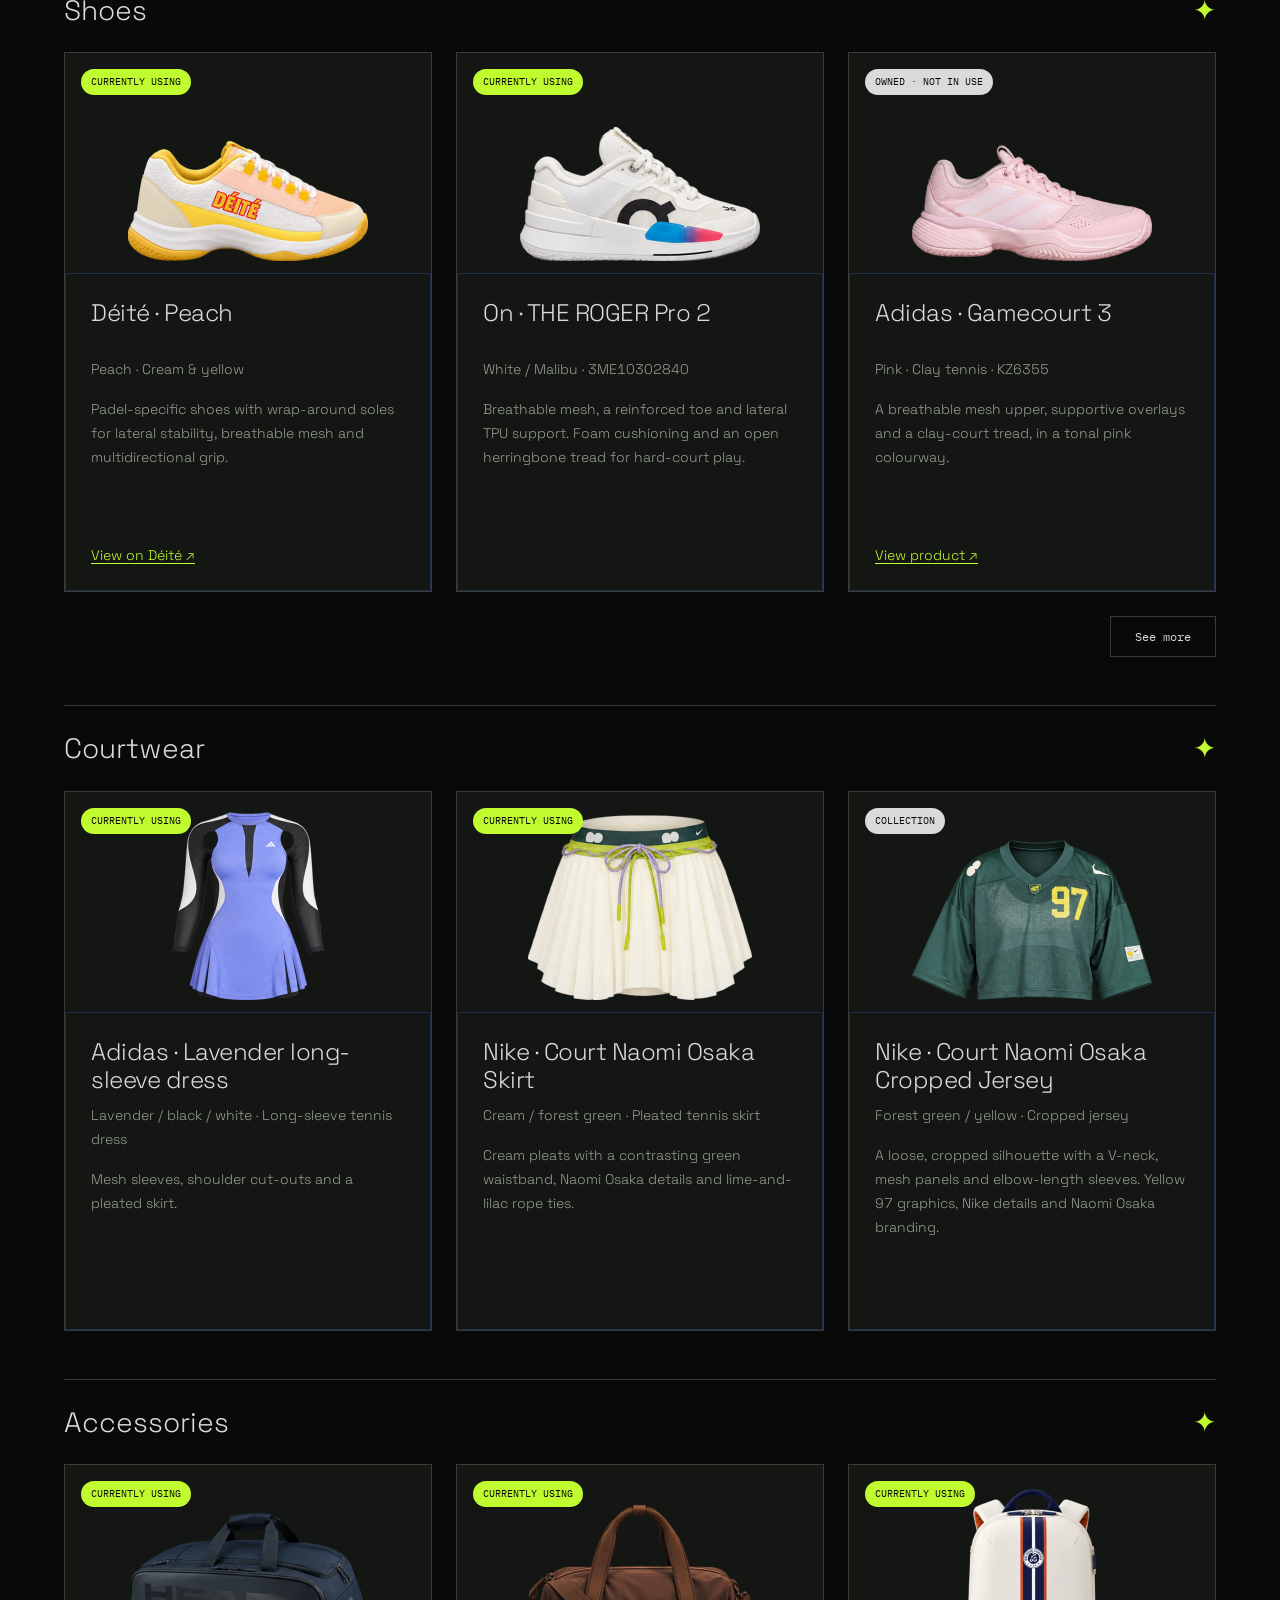
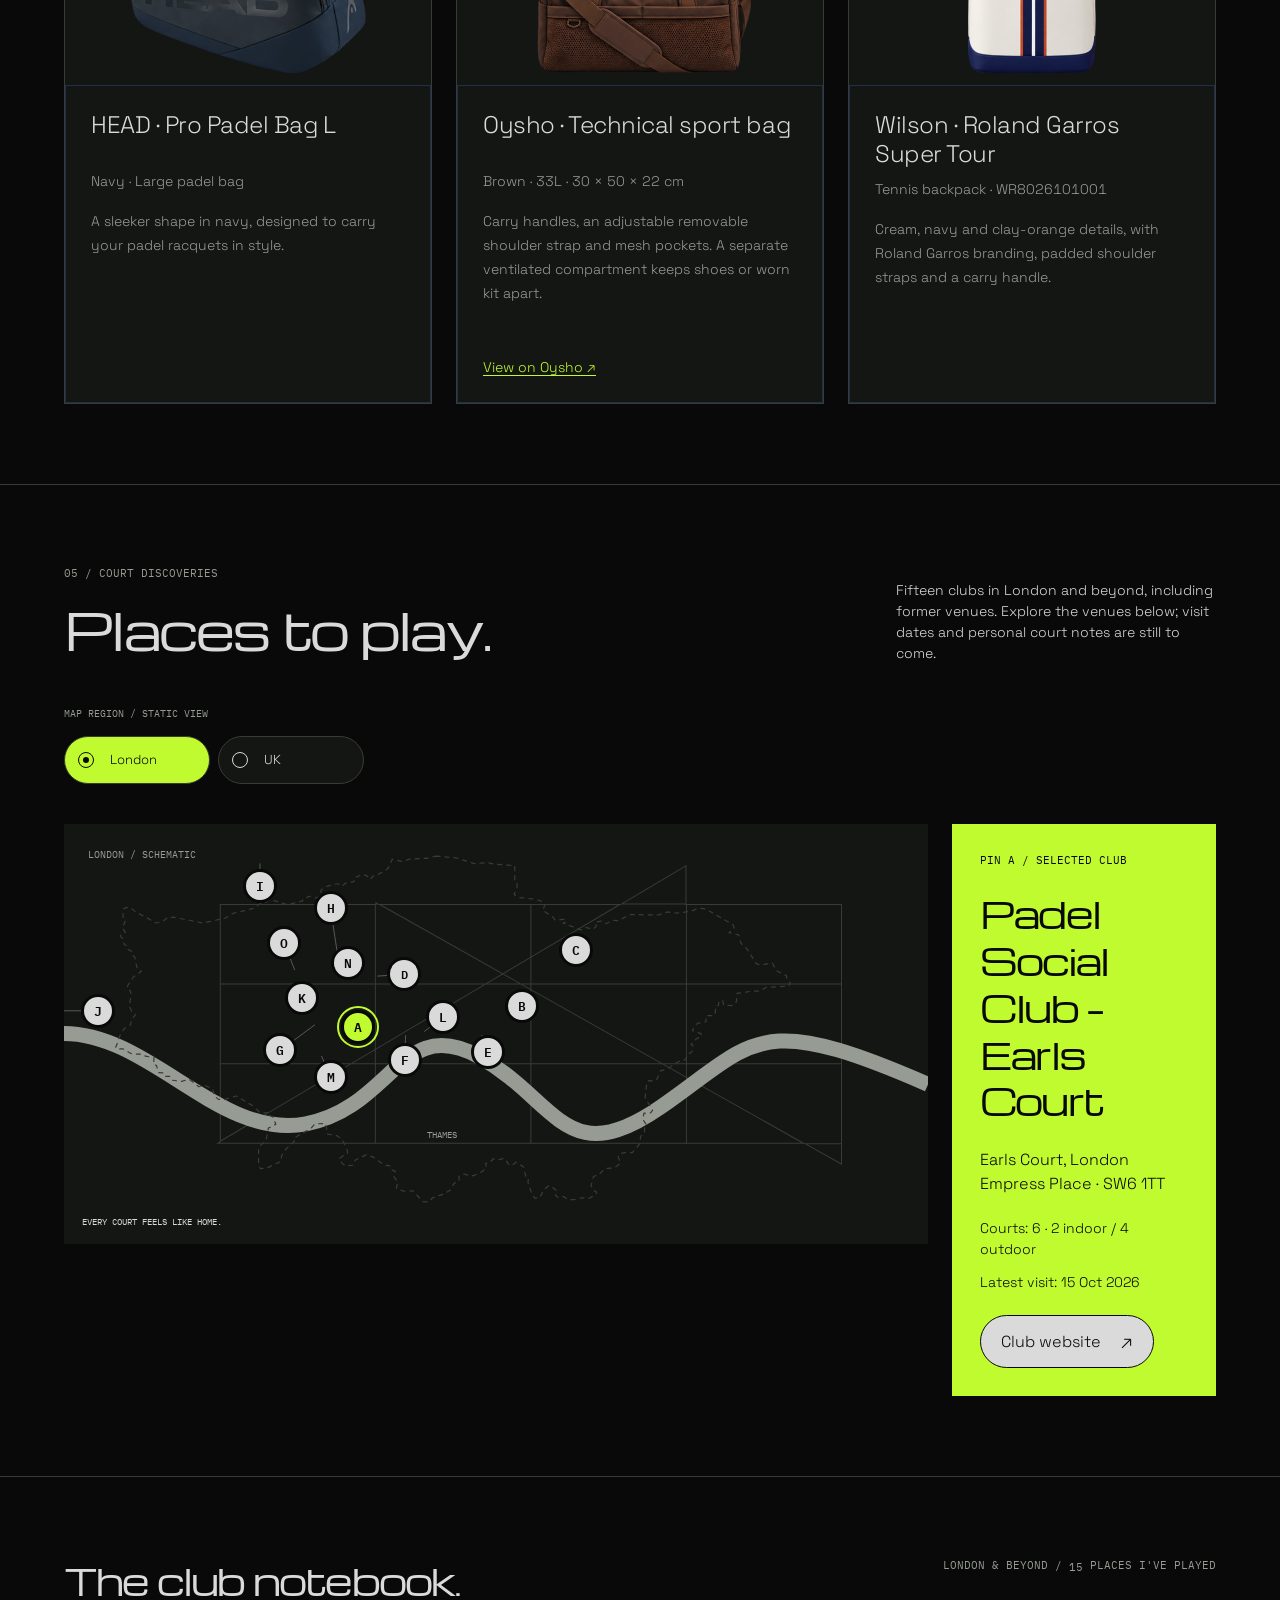
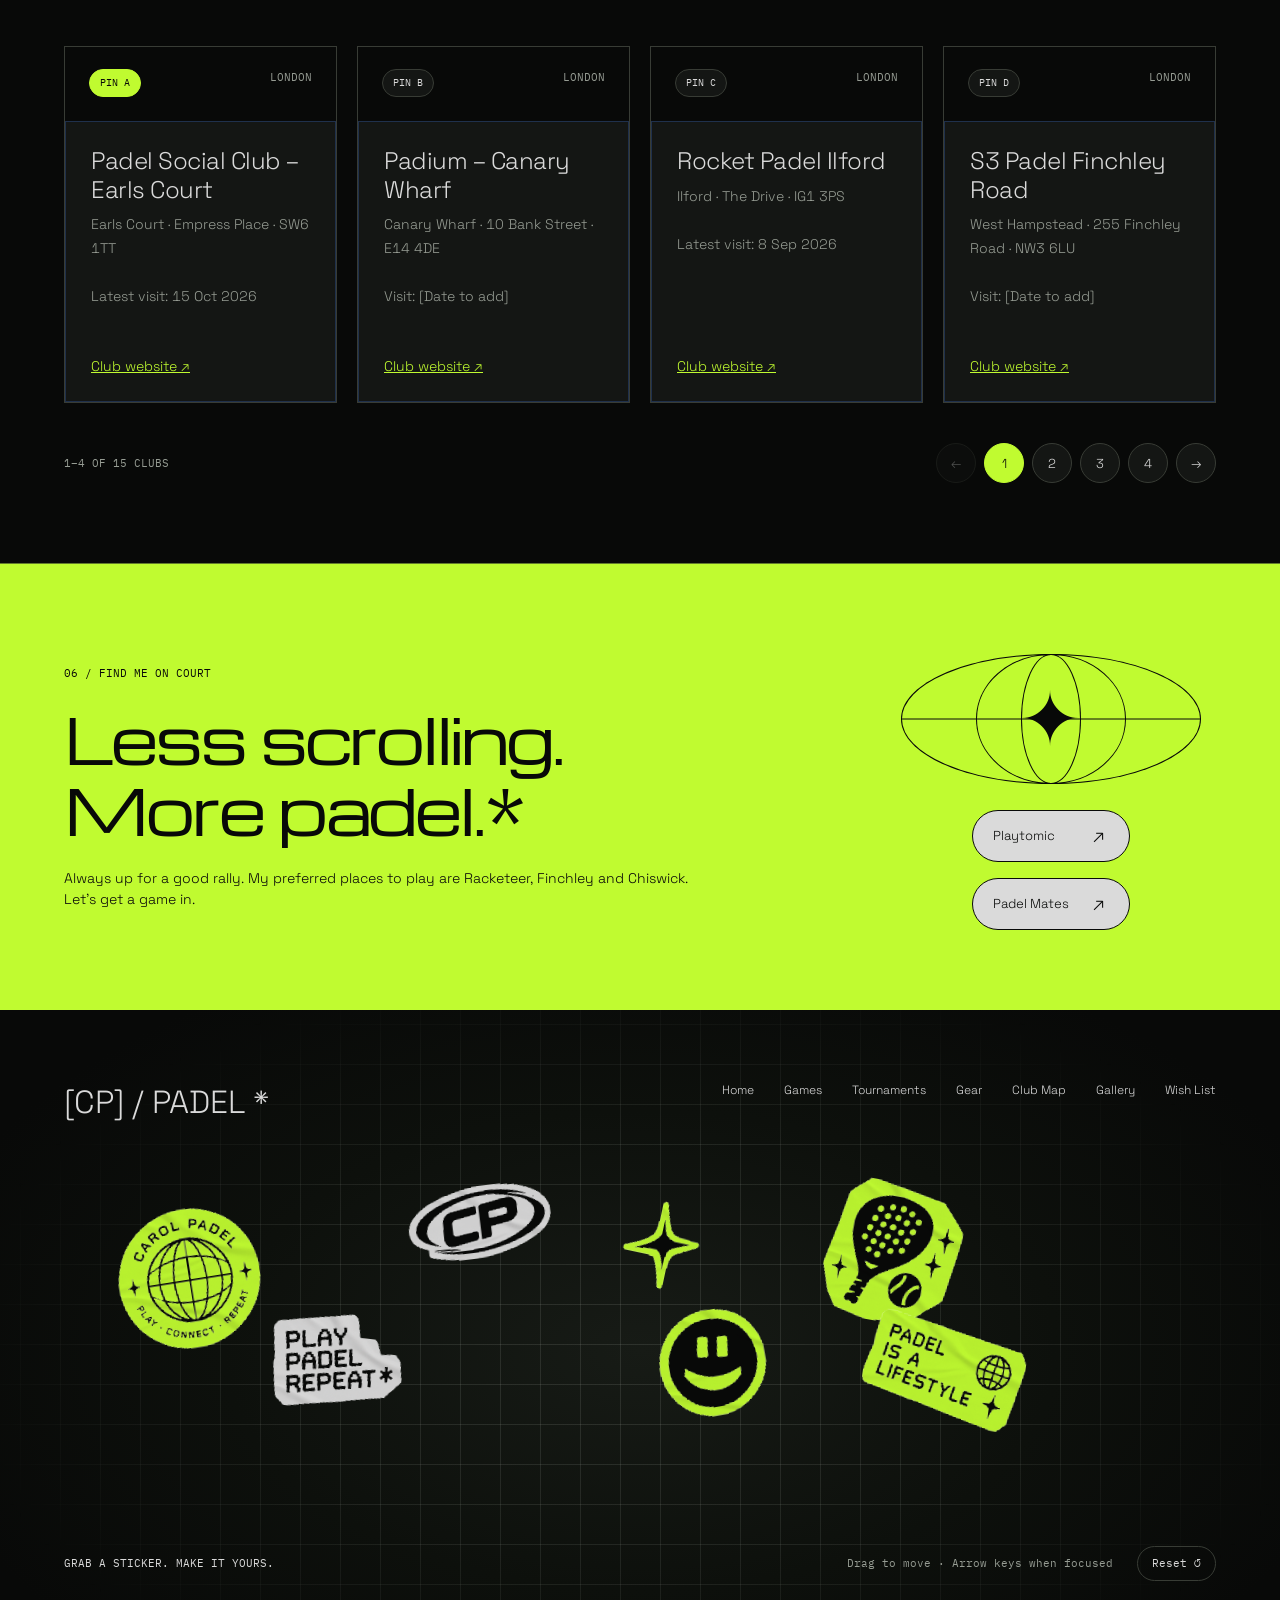
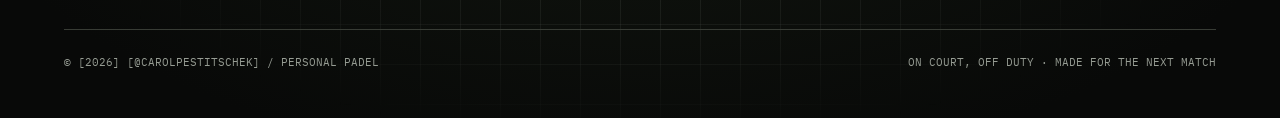
==== commit f3f7abf1: "Refine gallery headings and full-width collaboration banner, enlarge map" ====
--- a/index.html
+++ b/index.html
@@ -1,5 +1,5 @@
 <!doctype html>
-<html lang="en"><head><meta charset="UTF-8"><meta name="viewport" content="width=device-width,initial-scale=1"><title>Smash Happens — Carol’s Padel Journal</title><meta name="description" content="Carol’s personal padel journal: games, gear and London court discoveries."><link rel="stylesheet" href="styles.css?v=61"></head><body><main class="desktop-view"><div class="f0" data-node-id="0:4836" data-name="Personal padel • Desktop">
+<html lang="en"><head><meta charset="UTF-8"><meta name="viewport" content="width=device-width,initial-scale=1"><title>Smash Happens — Carol’s Padel Journal</title><meta name="description" content="Carol’s personal padel journal: games, gear and London court discoveries."><link rel="stylesheet" href="styles.css?v=62"></head><body><main class="desktop-view"><div class="f0" data-node-id="0:4836" data-name="Personal padel • Desktop">
       <div class="f1" data-node-id="0:4837" data-name="Navigation">
         <div class="f2" data-node-id="0:4838" data-name="Brand and navigation">
           <p class="f3" data-node-id="0:4839">[CP] / PADEL </p>
--- a/styles.css
+++ b/styles.css
@@ -630,3 +630,6 @@
 .connect-title-star{display:inline-block;transform-origin:50% 48%;transition:transform 250ms cubic-bezier(.23,1,.32,1)}
 @media(hover:hover) and (pointer:fine){.connect-title-motion:hover .connect-title-star{transform:rotate(180deg)}}
 @media(prefers-reduced-motion:reduce){.connect-title-star{transition:none}.connect-title-motion:hover .connect-title-star{transform:none}}
+
+/* Enlarge the London illustration by 10%, preserving its centre and pin projection. */
+.desktop-view [data-name="Illustrative London map"] [data-name="London boundary"]{width:684.288px;height:352px;left:46.656px;top:29px}
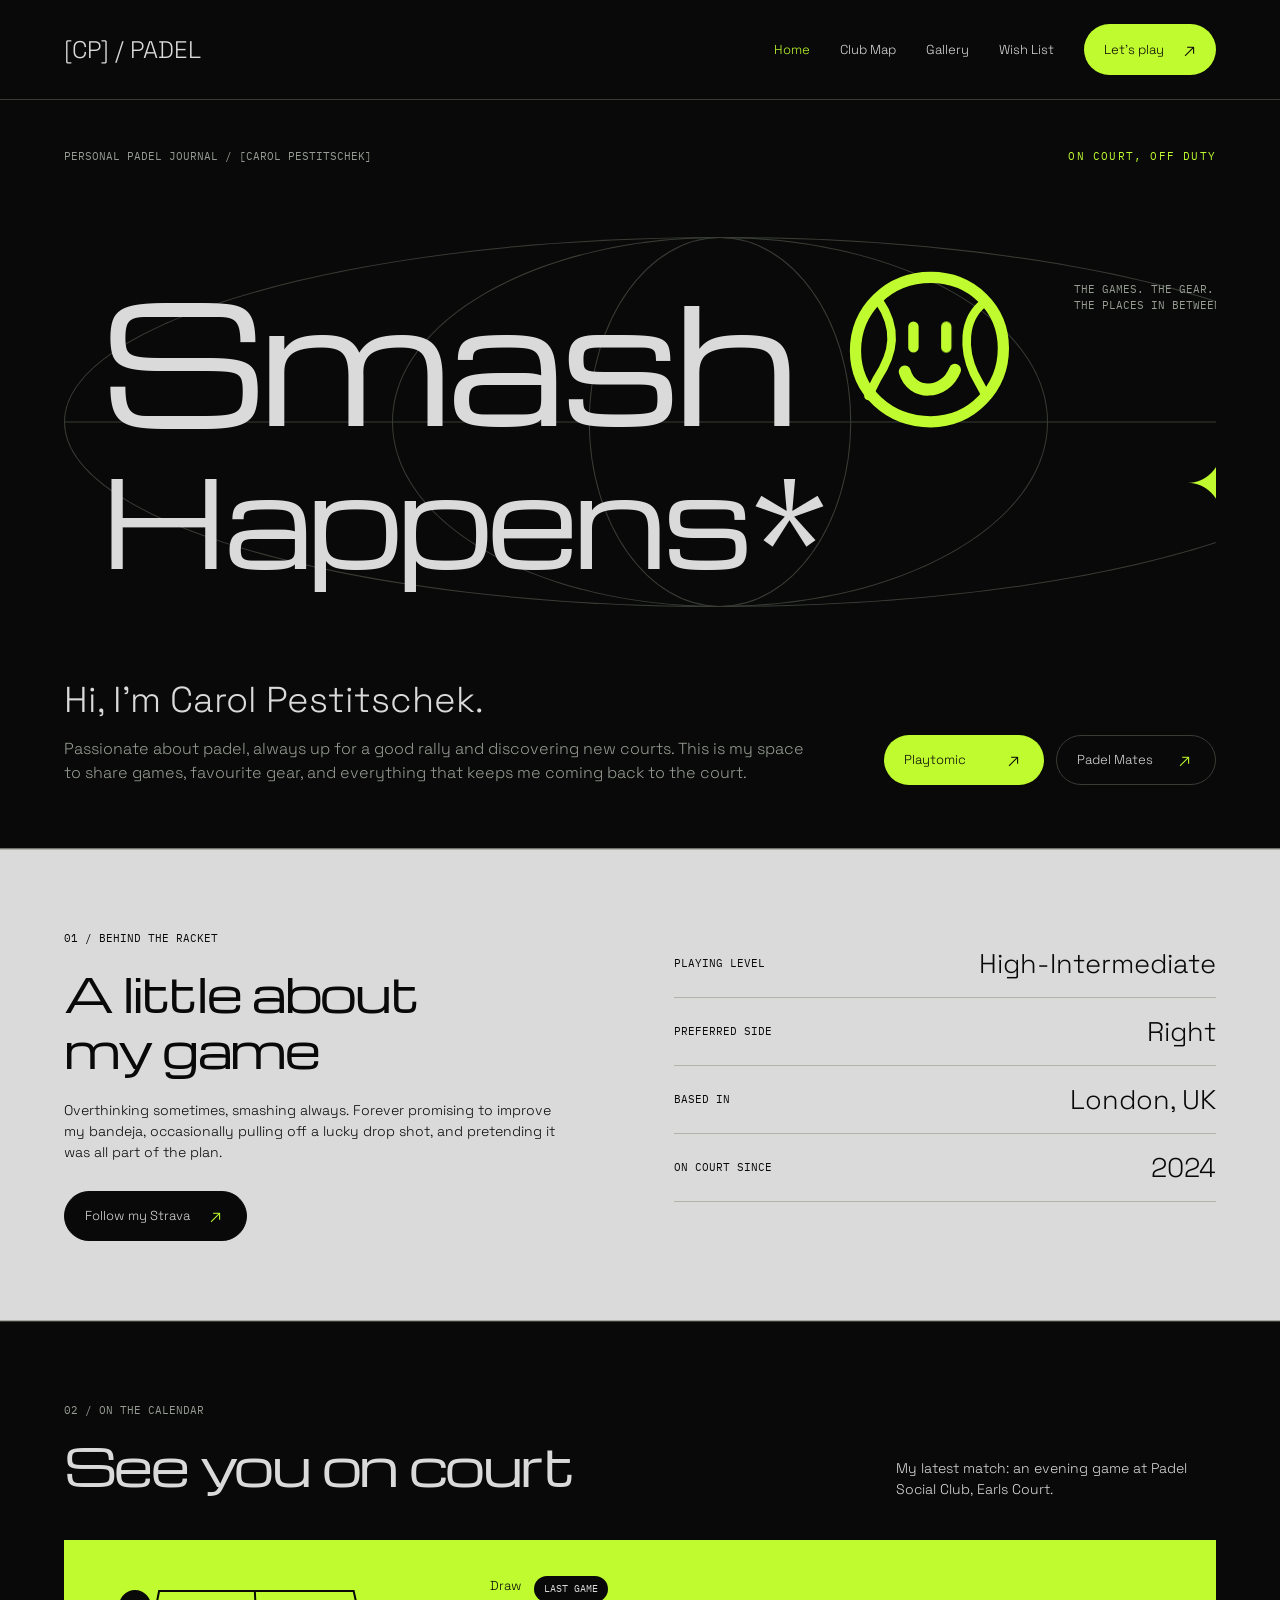
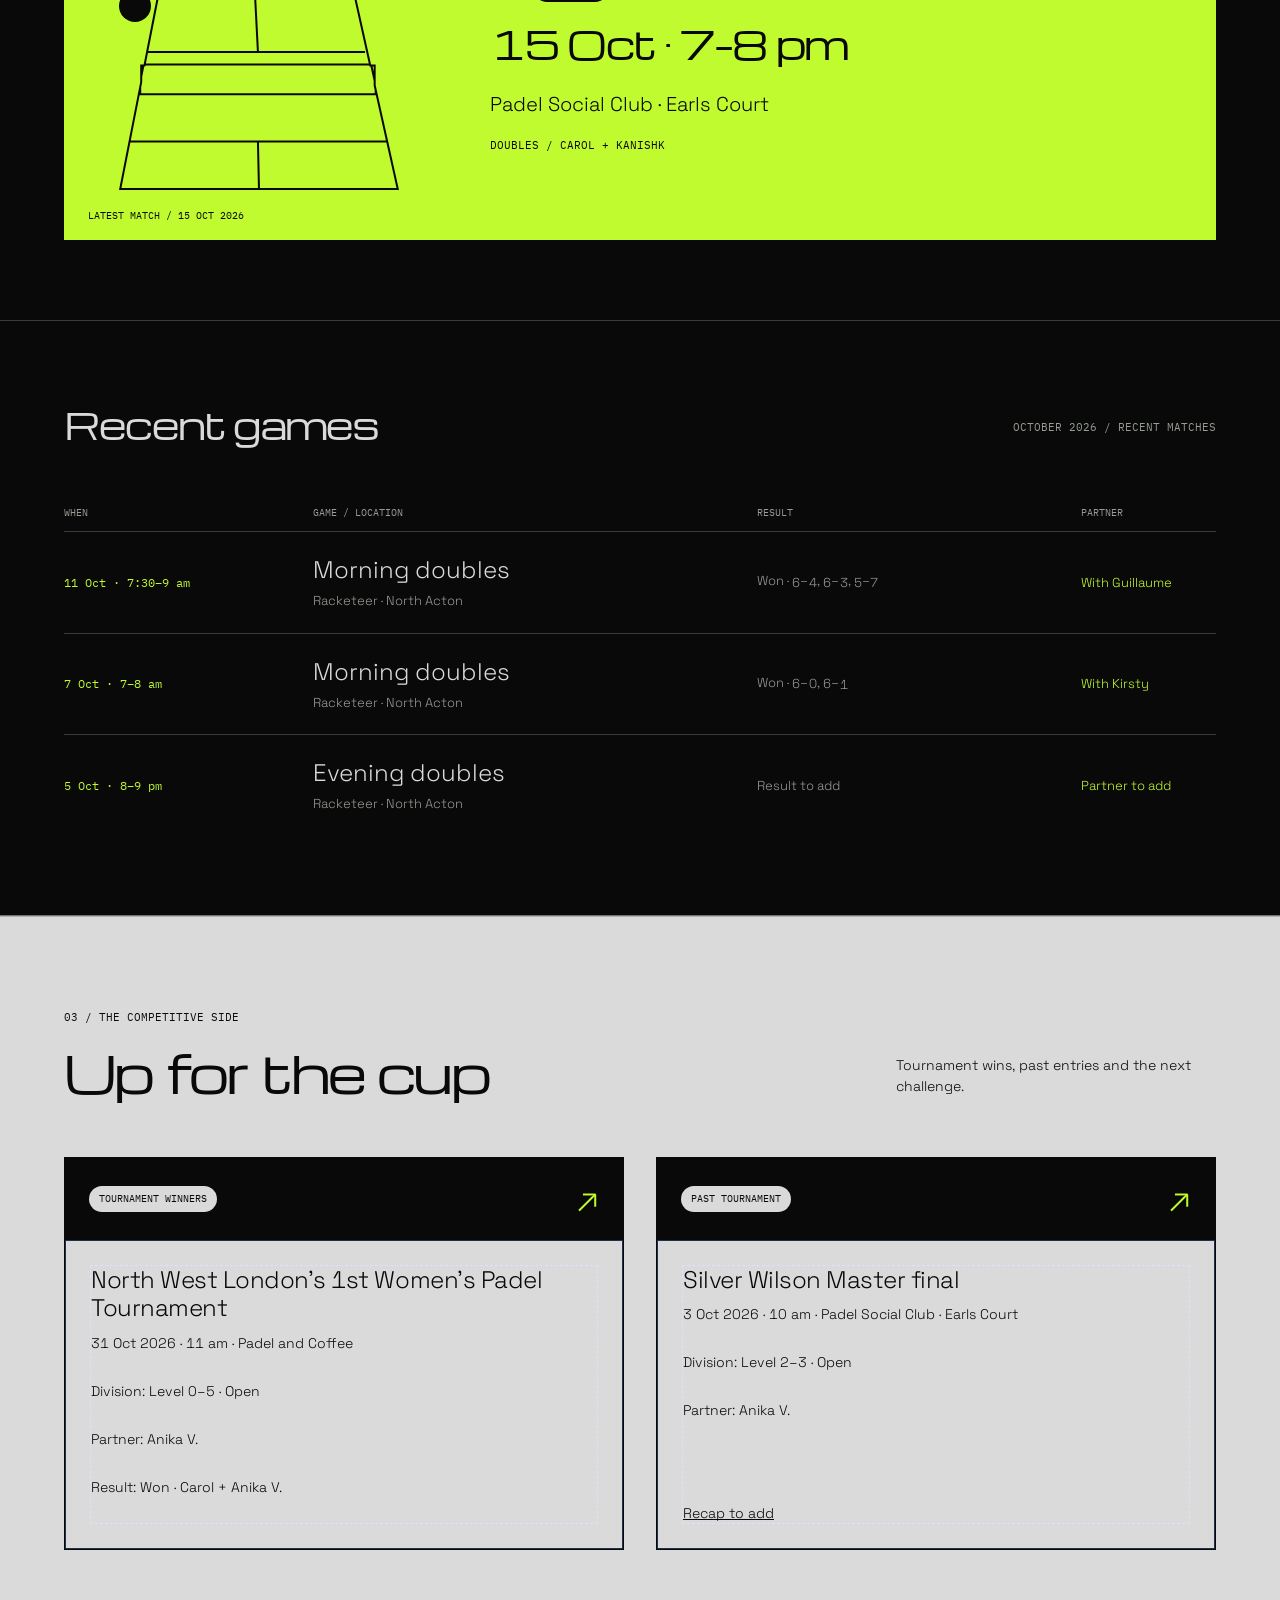
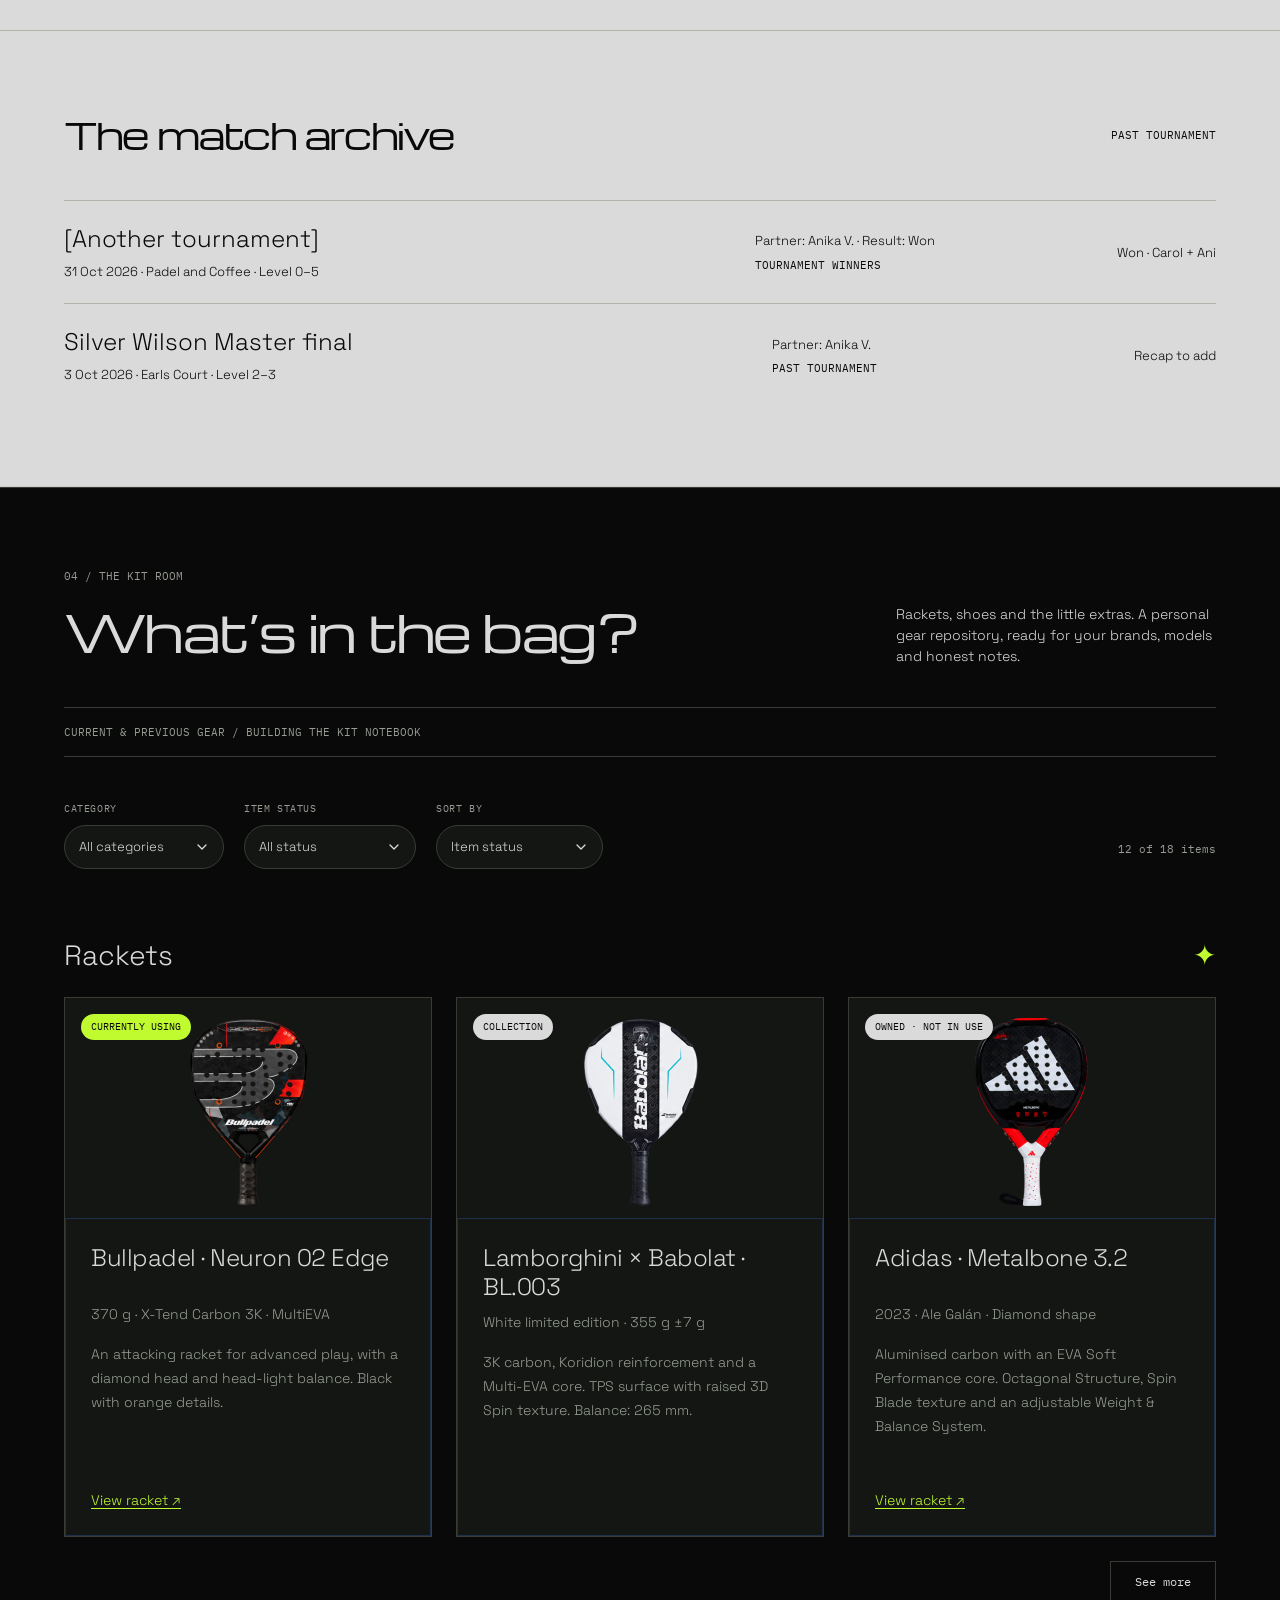
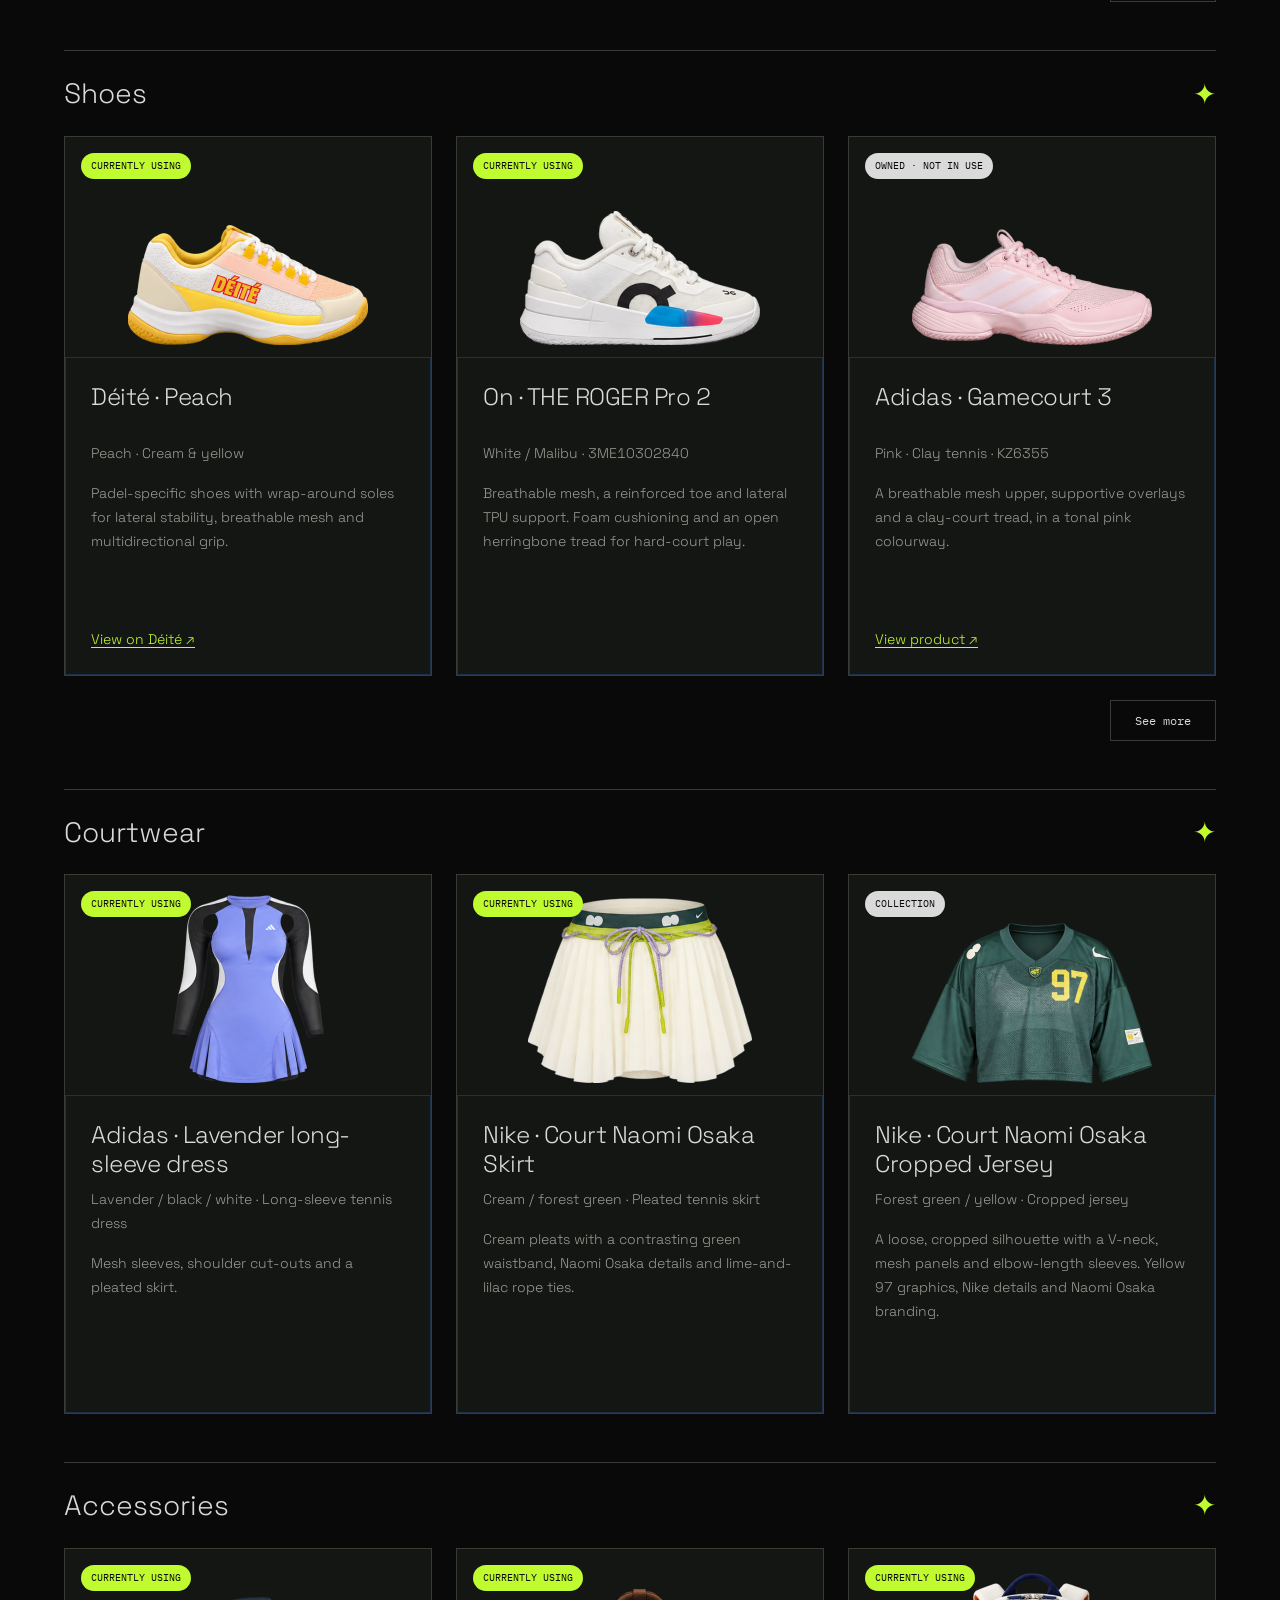
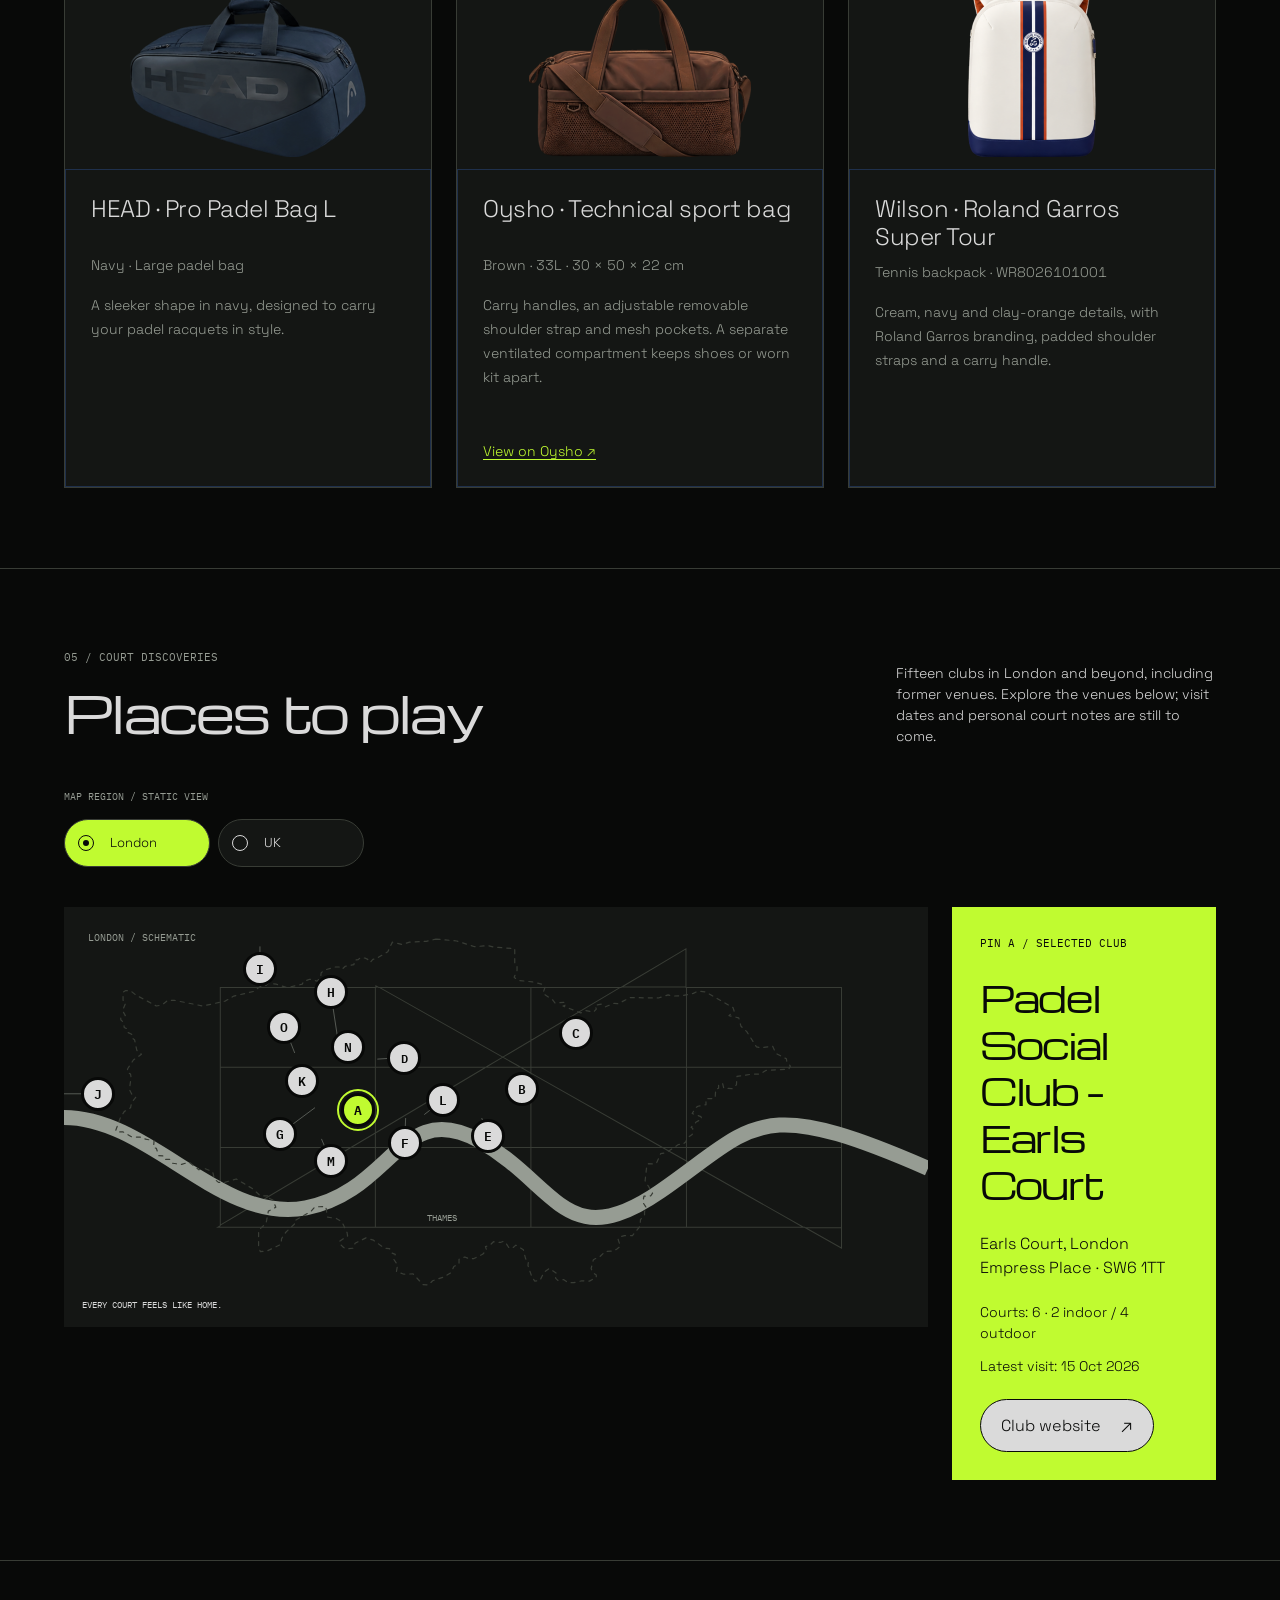
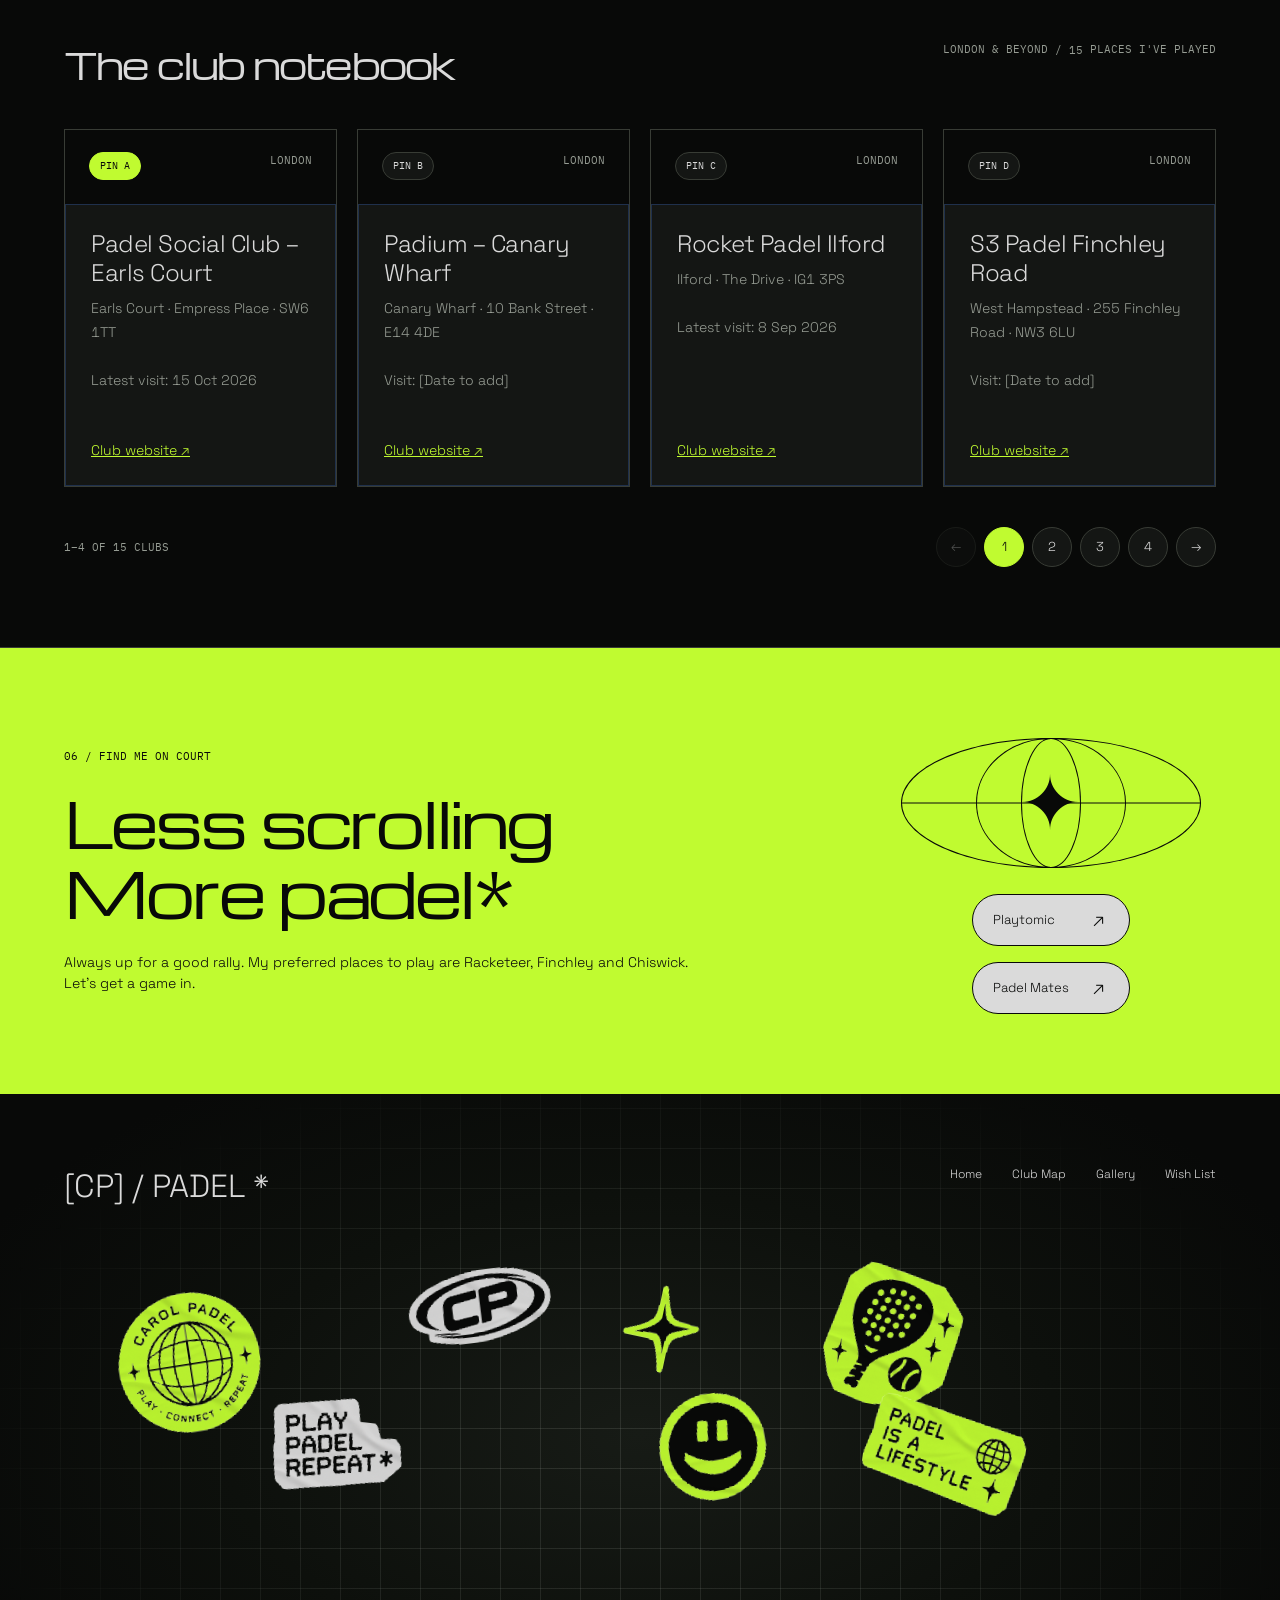
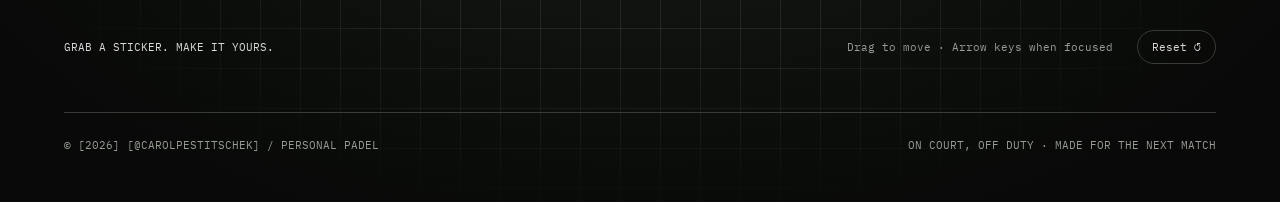
==== commit 88919161: "Simplify site navigation and preserve section links" ====
--- a/index.html
+++ b/index.html
@@ -5,9 +5,9 @@
           <p class="f3" data-node-id="0:4839">[CP] / PADEL </p>
           <div class="f4" data-node-id="0:4840" data-name="Page links">
             <a class="f5" data-node-id="0:4841" href="#desktop-home">Home</a>
-            <a class="f6" data-node-id="0:4842" href="#desktop-games">Games</a>
-            <a class="f6" data-node-id="0:4843" href="#desktop-tournaments">Tournaments</a>
-            <a class="f6" data-node-id="0:4844" href="#desktop-gear">Gear</a>
+
+
+
             <a class="f6" data-node-id="0:4845" href="#desktop-clubs">Club Map</a>
             <div class="f7" data-node-id="0:4846" data-name="Action">
               <p class="f8" data-node-id="0:4847">
@@ -116,7 +116,7 @@
             <div class="f19" data-node-id="0:4882" data-name="Display title">
               <div class="f47" data-node-id="I0:4882;5:11269" style="font-feature-settings:&quot;lnum&quot; 1, &quot;tnum&quot; 1">
                 <p class="f48">A little about</p>
-                <p class="f49">my game.</p>
+                <p class="f49">my game</p>
               </div>
             </div>
             <p class="f50" data-node-id="0:4883">
@@ -167,7 +167,7 @@
             </p>
             <div class="f19" data-node-id="0:4901" data-name="Display title">
               <p class="f58" data-node-id="I0:4901;5:11269" style="font-feature-settings:&quot;lnum&quot; 1, &quot;tnum&quot; 1">
-                See you on court.
+                See you on court
               </p>
             </div>
           </div>
@@ -307,7 +307,7 @@
           </div>
         </div>
       </div>
-      <div class="f87" data-node-id="0:4950" data-name="Upcoming tournaments">
+      <div class="f87" data-node-id="0:4950" id="desktop-tournaments" data-name="Upcoming tournaments">
         <div class="f88" data-node-id="0:4951" data-name="Section heading">
           <div class="f89" data-node-id="0:4952" data-name="Title block">
             <p class="f46" data-node-id="0:4953">
@@ -315,7 +315,7 @@
             </p>
             <div class="f19" data-node-id="0:4954" data-name="Display title">
               <p class="f90" data-node-id="I0:4954;5:11269" style="font-feature-settings:&quot;lnum&quot; 1, &quot;tnum&quot; 1">
-                Up for the cup.
+                Up for the cup
               </p>
             </div>
           </div>
@@ -404,7 +404,7 @@
         <div class="f11" data-node-id="0:4969" data-name="Archive heading">
           <div class="f73" data-node-id="0:4970" data-name="Display title">
             <p class="f108" data-node-id="I0:4970;5:11269" style="font-feature-settings:&quot;lnum&quot; 1, &quot;tnum&quot; 1">
-              The match archive.
+              The match archive
             </p>
           </div>
           <p class="f46" data-node-id="0:4971">
@@ -456,7 +456,7 @@
           </div>
         </div>
       </div>
-      <div class="f55" data-node-id="0:4989" data-name="Equipment repository">
+      <div class="f55" data-node-id="0:4989" id="desktop-gear" data-name="Equipment repository">
         <div class="f56" data-node-id="0:4990" data-name="Section heading">
           <div class="f57" data-node-id="0:4991" data-name="Title block">
             <p class="f12" data-node-id="0:4992">
@@ -782,7 +782,7 @@
             </p>
             <div class="f19" data-node-id="0:5069" data-name="Display title">
               <p class="f58" data-node-id="I0:5069;5:11269" style="font-feature-settings:&quot;lnum&quot; 1, &quot;tnum&quot; 1">
-                Places to play.
+                Places to play
               </p>
             </div>
           </div>
@@ -927,7 +927,7 @@
         <div class="f180" data-node-id="0:5102" data-name="Directory heading">
           <div class="f73" data-node-id="0:5103" data-name="Display title">
             <p class="f74" data-node-id="I0:5103;5:11269" style="font-feature-settings:&quot;lnum&quot; 1, &quot;tnum&quot; 1">
-              The club notebook.
+              The club notebook
             </p>
           </div>
           <p class="f12" data-node-id="0:5104">
@@ -958,7 +958,7 @@
                     <div class="f135" data-node-id="I0:5110;5:13249;9087:55598;251:848" style="font-feature-settings:&quot;lnum&quot; 1, &quot;tnum&quot; 1">
                       <p class="f104">Earls Court · Empress Place · SW6 1TT</p>
                       <p class="f104">Visit: [Date to add]</p>
-                      
+
                     </div>
                   </div>
                   <div class="f106" data-node-id="I0:5110;5:13249;34123:5880" data-name="Anchor">
@@ -993,7 +993,7 @@
                     <div class="f135" data-node-id="I0:5115;5:13249;9087:55598;251:848" style="font-feature-settings:&quot;lnum&quot; 1, &quot;tnum&quot; 1">
                       <p class="f104">Canary Wharf · 10 Bank Street · E14 4DE</p>
                       <p class="f104">Visit: [Date to add]</p>
-                      
+
                     </div>
                   </div>
                   <div class="f106" data-node-id="I0:5115;5:13249;34123:5880" data-name="Anchor">
@@ -1028,7 +1028,7 @@
                     <div class="f135" data-node-id="I0:5120;5:13249;9087:55598;251:848" style="font-feature-settings:&quot;lnum&quot; 1, &quot;tnum&quot; 1">
                       <p class="f104">Ilford · The Drive · IG1 3PS</p>
                       <p class="f104">Visit: [Date to add]</p>
-                      
+
                     </div>
                   </div>
                   <div class="f106" data-node-id="I0:5120;5:13249;34123:5880" data-name="Anchor">
@@ -1063,7 +1063,7 @@
                     <div class="f135" data-node-id="I0:5125;5:13249;9087:55598;251:848" style="font-feature-settings:&quot;lnum&quot; 1, &quot;tnum&quot; 1">
                       <p class="f104">West Hampstead · 255 Finchley Road · NW3 6LU</p>
                       <p class="f104">Visit: [Date to add]</p>
-                      
+
                     </div>
                   </div>
                   <div class="f106" data-node-id="I0:5125;5:13249;34123:5880" data-name="Anchor">
@@ -1098,7 +1098,7 @@
                     <div class="f135" data-node-id="extra-desktop-4-I0:5110;5:13249;9087:55598;251:848" style="font-feature-settings:&quot;lnum&quot; 1, &quot;tnum&quot; 1">
                       <p class="f104">South Bermondsey · Rollins Street · SE15 1EP</p>
                       <p class="f104">Visit: [Date to add]</p>
-                      
+
                     </div>
                   </div>
                   <div class="f106" data-node-id="extra-desktop-4-I0:5110;5:13249;34123:5880" data-name="Anchor">
@@ -1133,7 +1133,7 @@
                     <div class="f135" data-node-id="extra-desktop-5-I0:5110;5:13249;9087:55598;251:848" style="font-feature-settings:&quot;lnum&quot; 1, &quot;tnum&quot; 1">
                       <p class="f104">Battersea · Circus Road West · SW11 8AL</p>
                       <p class="f104">Visit: [Date to add]</p>
-                      
+
                     </div>
                   </div>
                   <div class="f106" data-node-id="extra-desktop-5-I0:5110;5:13249;34123:5880" data-name="Anchor">
@@ -1168,7 +1168,7 @@
                     <div class="f135" data-node-id="extra-desktop-6-I0:5110;5:13249;9087:55598;251:848" style="font-feature-settings:&quot;lnum&quot; 1, &quot;tnum&quot; 1">
                       <p class="f104">Chiswick · 60 Chiswick Common Road · W4 1RZ</p>
                       <p class="f104">Visit: [Date to add]</p>
-                      
+
                     </div>
                   </div>
                   <div class="f106" data-node-id="extra-desktop-6-I0:5110;5:13249;34123:5880" data-name="Anchor">
@@ -1203,7 +1203,7 @@
                     <div class="f135" data-node-id="extra-desktop-7-I0:5110;5:13249;9087:55598;251:848" style="font-feature-settings:&quot;lnum&quot; 1, &quot;tnum&quot; 1">
                       <p class="f104">Brent Cross · Brent Terrace · NW2 1LT</p>
                       <p class="f104">Visit: [Date to add]</p>
-                      
+
                     </div>
                   </div>
                   <div class="f106" data-node-id="extra-desktop-7-I0:5110;5:13249;34123:5880" data-name="Anchor">
@@ -1238,7 +1238,7 @@
                     <div class="f135" data-node-id="extra-desktop-8-I0:5110;5:13249;9087:55598;251:848" style="font-feature-settings:&quot;lnum&quot; 1, &quot;tnum&quot; 1">
                       <p class="f104">Radlett · Unit GH, Ventura Park · AL2 2DB</p>
                       <p class="f104">Visit: [Date to add]</p>
-                      
+
                     </div>
                   </div>
                   <div class="f106" data-node-id="extra-desktop-8-I0:5110;5:13249;34123:5880" data-name="Anchor">
@@ -1273,7 +1273,7 @@
                     <div class="f135" data-node-id="extra-desktop-9-I0:5110;5:13249;9087:55598;251:848" style="font-feature-settings:&quot;lnum&quot; 1, &quot;tnum&quot; 1">
                       <p class="f104">Slough · Unit 1, Albion Close · SL2 5DT</p>
                       <p class="f104">Visit: [Date to add]</p>
-                      
+
                     </div>
                   </div>
                   <div class="f106" data-node-id="extra-desktop-9-I0:5110;5:13249;34123:5880" data-name="Anchor">
@@ -1308,7 +1308,7 @@
                     <div class="f135" data-node-id="extra-desktop-10-I0:5110;5:13249;9087:55598;251:848" style="font-feature-settings:&quot;lnum&quot; 1, &quot;tnum&quot; 1">
                       <p class="f104">North Acton · 55–61 North Acton Road · NW10 6PH</p>
                       <p class="f104">Visit: [Date to add]</p>
-                      
+
                     </div>
                   </div>
                   <div class="f106" data-node-id="extra-desktop-10-I0:5110;5:13249;34123:5880" data-name="Anchor">
@@ -1343,7 +1343,7 @@
                     <div class="f135" data-node-id="extra-desktop-11-I0:5110;5:13249;9087:55598;251:848" style="font-feature-settings:&quot;lnum&quot; 1, &quot;tnum&quot; 1">
                       <p class="f104">Vauxhall · Vauxhall Square · SW8 2LX</p>
                       <p class="f104">Visit: [Date to add]</p>
-                      
+
                     </div>
                   </div>
                   <div class="f106" data-node-id="extra-desktop-11-I0:5110;5:13249;34123:5880" data-name="Anchor">
@@ -1378,7 +1378,7 @@
                     <div class="f135" data-node-id="extra-desktop-12-I0:5110;5:13249;9087:55598;251:848" style="font-feature-settings:&quot;lnum&quot; 1, &quot;tnum&quot; 1">
                       <p class="f104">Roehampton · 100 Priory Lane · SW15 5JQ</p>
                       <p class="f104">Visit: [Date to add]</p>
-                      
+
                     </div>
                   </div>
                   <div class="f106" data-node-id="extra-desktop-12-I0:5110;5:13249;34123:5880" data-name="Anchor">
@@ -1413,7 +1413,7 @@
                     <div class="f135" data-node-id="extra-desktop-13-I0:5110;5:13249;9087:55598;251:848" style="font-feature-settings:&quot;lnum&quot; 1, &quot;tnum&quot; 1">
                       <p class="f104">Brent Cross · Prince Charles Drive · NW4 3AY</p>
                       <p class="f104">Visit: [Date to add]</p>
-                      
+
                     </div>
                   </div>
                   <div class="f106" data-node-id="extra-desktop-13-I0:5110;5:13249;34123:5880" data-name="Anchor">
@@ -1448,7 +1448,7 @@
                     <div class="f135" data-node-id="extra-desktop-14-I0:5110;5:13249;9087:55598;251:848" style="font-feature-settings:&quot;lnum&quot; 1, &quot;tnum&quot; 1">
                       <p class="f104">Wembley Park · Wembley Park Boulevard · HA9 0TG</p>
                       <p class="f104">Visit: [Date to add]</p>
-                      
+
                     </div>
                   </div>
                   <div class="f106" data-node-id="extra-desktop-14-I0:5110;5:13249;34123:5880" data-name="Anchor">
@@ -1470,8 +1470,8 @@
             </p>
             <div class="f19" data-node-id="0:5130" data-name="Display title">
               <div class="f189" data-node-id="I0:5130;5:11269" style="font-feature-settings:&quot;lnum&quot; 1, &quot;tnum&quot; 1">
-                <p class="f48">Less scrolling.</p>
-                <p class="f49">More padel.*</p>
+                <p class="f48">Less scrolling</p>
+                <p class="f49">More padel*</p>
               </div>
             </div>
             <p class="f50" data-node-id="0:5131">
@@ -1503,7 +1503,7 @@
                 ↗
               </p>
             </div>
-            
+
           </div>
         </div>
       </div>
@@ -1514,9 +1514,9 @@
           </p>
           <div class="f197" data-node-id="0:5150" data-name="Page links">
             <a class="f145" data-node-id="0:5151" href="#desktop-home">Home</a>
-            <a class="f145" data-node-id="0:5152" href="#desktop-games">Games</a>
-            <a class="f145" data-node-id="0:5153" href="#desktop-tournaments">Tournaments</a>
-            <a class="f145" data-node-id="0:5154" href="#desktop-gear">Gear</a>
+
+
+
             <a class="f145" data-node-id="0:5155" href="#desktop-clubs">Club Map</a>
           </div>
         </div>
@@ -1533,15 +1533,13 @@
       <div class="f199" data-node-id="0:4524" data-name="Navigation">
         <div class="f11" data-node-id="0:4525" data-name="Brand and navigation">
           <p class="f3" data-node-id="0:4526">[CP] / PADEL </p>
-          <p class="f200" data-node-id="0:4527">
-            ☰
-          </p>
+
         </div>
         <div class="f201" data-node-id="0:4528" data-name="Page links">
           <a class="f202" data-node-id="0:4529" href="#mobile-home">Home</a>
-          <a class="f203" data-node-id="0:4530" href="#mobile-games">Games</a>
-          <a class="f203" data-node-id="0:4531" href="#mobile-tournaments">Tournaments</a>
-          <a class="f203" data-node-id="0:4532" href="#mobile-gear">Gear</a>
+
+
+
           <a class="f203" data-node-id="0:4533" href="#mobile-clubs">Club Map</a>
         </div>
       </div>
@@ -1633,7 +1631,7 @@
             <div class="f19" data-node-id="0:4565" data-name="Display title">
               <div class="f223" data-node-id="I0:4565;5:11269" style="font-feature-settings:&quot;lnum&quot; 1, &quot;tnum&quot; 1">
                 <p class="f48">A little about</p>
-                <p class="f49">my game.</p>
+                <p class="f49">my game</p>
               </div>
             </div>
             <p class="f50" data-node-id="0:4566">
@@ -1684,7 +1682,7 @@
             </p>
             <div class="f19" data-node-id="0:4584" data-name="Display title">
               <p class="f229" data-node-id="I0:4584;5:11269" style="font-feature-settings:&quot;lnum&quot; 1, &quot;tnum&quot; 1">
-                See you on court.
+                See you on court
               </p>
             </div>
           </div>
@@ -1807,7 +1805,7 @@
           </div>
         </div>
       </div>
-      <div class="f242" data-node-id="0:4627" data-name="Upcoming tournaments">
+      <div class="f242" data-node-id="0:4627" id="mobile-tournaments" data-name="Upcoming tournaments">
         <div class="f227" data-node-id="0:4628" data-name="Section heading">
           <div class="f228" data-node-id="0:4629" data-name="Title block">
             <p class="f46" data-node-id="0:4630">
@@ -1815,7 +1813,7 @@
             </p>
             <div class="f19" data-node-id="0:4631" data-name="Display title">
               <p class="f243" data-node-id="I0:4631;5:11269" style="font-feature-settings:&quot;lnum&quot; 1, &quot;tnum&quot; 1">
-                Up for the cup.
+                Up for the cup
               </p>
             </div>
           </div>
@@ -1904,7 +1902,7 @@
         <div class="f228" data-node-id="0:4646" data-name="Archive heading">
           <div class="f19" data-node-id="0:4647" data-name="Display title">
             <p class="f234" data-node-id="I0:4647;5:11269" style="font-feature-settings:&quot;lnum&quot; 1, &quot;tnum&quot; 1">
-              The match archive.
+              The match archive
             </p>
           </div>
           <p class="f46" data-node-id="0:4648">
@@ -1956,7 +1954,7 @@
           </div>
         </div>
       </div>
-      <div class="f226" data-node-id="0:4666" data-name="Equipment repository">
+      <div class="f226" data-node-id="0:4666" id="mobile-gear" data-name="Equipment repository">
         <div class="f227" data-node-id="0:4667" data-name="Section heading">
           <div class="f228" data-node-id="0:4668" data-name="Title block">
             <p class="f12" data-node-id="0:4669">
@@ -2282,7 +2280,7 @@
             </p>
             <div class="f19" data-node-id="0:4746" data-name="Display title">
               <p class="f229" data-node-id="I0:4746;5:11269" style="font-feature-settings:&quot;lnum&quot; 1, &quot;tnum&quot; 1">
-                Places to play.
+                Places to play
               </p>
             </div>
           </div>
@@ -2427,7 +2425,7 @@
         <div class="f265" data-node-id="0:4779" data-name="Directory heading">
           <div class="f19" data-node-id="0:4780" data-name="Display title">
             <p class="f235" data-node-id="I0:4780;5:11269" style="font-feature-settings:&quot;lnum&quot; 1, &quot;tnum&quot; 1">
-              The club notebook.
+              The club notebook
             </p>
           </div>
           <p class="f266" data-node-id="0:4781">
@@ -2458,7 +2456,7 @@
                     <div class="f135" data-node-id="I0:4787;5:13249;9087:55598;251:848" style="font-feature-settings:&quot;lnum&quot; 1, &quot;tnum&quot; 1">
                       <p class="f104">Earls Court · Empress Place · SW6 1TT</p>
                       <p class="f104">Visit: [Date to add]</p>
-                      
+
                     </div>
                   </div>
                   <div class="f106" data-node-id="I0:4787;5:13249;34123:5880" data-name="Anchor">
@@ -2493,7 +2491,7 @@
                     <div class="f135" data-node-id="I0:4792;5:13249;9087:55598;251:848" style="font-feature-settings:&quot;lnum&quot; 1, &quot;tnum&quot; 1">
                       <p class="f104">Canary Wharf · 10 Bank Street · E14 4DE</p>
                       <p class="f104">Visit: [Date to add]</p>
-                      
+
                     </div>
                   </div>
                   <div class="f106" data-node-id="I0:4792;5:13249;34123:5880" data-name="Anchor">
@@ -2528,7 +2526,7 @@
                     <div class="f135" data-node-id="I0:4797;5:13249;9087:55598;251:848" style="font-feature-settings:&quot;lnum&quot; 1, &quot;tnum&quot; 1">
                       <p class="f104">Ilford · The Drive · IG1 3PS</p>
                       <p class="f104">Visit: [Date to add]</p>
-                      
+
                     </div>
                   </div>
                   <div class="f106" data-node-id="I0:4797;5:13249;34123:5880" data-name="Anchor">
@@ -2563,7 +2561,7 @@
                     <div class="f135" data-node-id="I0:4802;5:13249;9087:55598;251:848" style="font-feature-settings:&quot;lnum&quot; 1, &quot;tnum&quot; 1">
                       <p class="f104">West Hampstead · 255 Finchley Road · NW3 6LU</p>
                       <p class="f104">Visit: [Date to add]</p>
-                      
+
                     </div>
                   </div>
                   <div class="f106" data-node-id="I0:4802;5:13249;34123:5880" data-name="Anchor">
@@ -2598,7 +2596,7 @@
                     <div class="f135" data-node-id="extra-mobile-4-I0:4787;5:13249;9087:55598;251:848" style="font-feature-settings:&quot;lnum&quot; 1, &quot;tnum&quot; 1">
                       <p class="f104">South Bermondsey · Rollins Street · SE15 1EP</p>
                       <p class="f104">Visit: [Date to add]</p>
-                      
+
                     </div>
                   </div>
                   <div class="f106" data-node-id="extra-mobile-4-I0:4787;5:13249;34123:5880" data-name="Anchor">
@@ -2633,7 +2631,7 @@
                     <div class="f135" data-node-id="extra-mobile-5-I0:4787;5:13249;9087:55598;251:848" style="font-feature-settings:&quot;lnum&quot; 1, &quot;tnum&quot; 1">
                       <p class="f104">Battersea · Circus Road West · SW11 8AL</p>
                       <p class="f104">Visit: [Date to add]</p>
-                      
+
                     </div>
                   </div>
                   <div class="f106" data-node-id="extra-mobile-5-I0:4787;5:13249;34123:5880" data-name="Anchor">
@@ -2668,7 +2666,7 @@
                     <div class="f135" data-node-id="extra-mobile-6-I0:4787;5:13249;9087:55598;251:848" style="font-feature-settings:&quot;lnum&quot; 1, &quot;tnum&quot; 1">
                       <p class="f104">Chiswick · 60 Chiswick Common Road · W4 1RZ</p>
                       <p class="f104">Visit: [Date to add]</p>
-                      
+
                     </div>
                   </div>
                   <div class="f106" data-node-id="extra-mobile-6-I0:4787;5:13249;34123:5880" data-name="Anchor">
@@ -2703,7 +2701,7 @@
                     <div class="f135" data-node-id="extra-mobile-7-I0:4787;5:13249;9087:55598;251:848" style="font-feature-settings:&quot;lnum&quot; 1, &quot;tnum&quot; 1">
                       <p class="f104">Brent Cross · Brent Terrace · NW2 1LT</p>
                       <p class="f104">Visit: [Date to add]</p>
-                      
+
                     </div>
                   </div>
                   <div class="f106" data-node-id="extra-mobile-7-I0:4787;5:13249;34123:5880" data-name="Anchor">
@@ -2738,7 +2736,7 @@
                     <div class="f135" data-node-id="extra-mobile-8-I0:4787;5:13249;9087:55598;251:848" style="font-feature-settings:&quot;lnum&quot; 1, &quot;tnum&quot; 1">
                       <p class="f104">Radlett · Unit GH, Ventura Park · AL2 2DB</p>
                       <p class="f104">Visit: [Date to add]</p>
-                      
+
                     </div>
                   </div>
                   <div class="f106" data-node-id="extra-mobile-8-I0:4787;5:13249;34123:5880" data-name="Anchor">
@@ -2773,7 +2771,7 @@
                     <div class="f135" data-node-id="extra-mobile-9-I0:4787;5:13249;9087:55598;251:848" style="font-feature-settings:&quot;lnum&quot; 1, &quot;tnum&quot; 1">
                       <p class="f104">Slough · Unit 1, Albion Close · SL2 5DT</p>
                       <p class="f104">Visit: [Date to add]</p>
-                      
+
                     </div>
                   </div>
                   <div class="f106" data-node-id="extra-mobile-9-I0:4787;5:13249;34123:5880" data-name="Anchor">
@@ -2808,7 +2806,7 @@
                     <div class="f135" data-node-id="extra-mobile-10-I0:4787;5:13249;9087:55598;251:848" style="font-feature-settings:&quot;lnum&quot; 1, &quot;tnum&quot; 1">
                       <p class="f104">North Acton · 55–61 North Acton Road · NW10 6PH</p>
                       <p class="f104">Visit: [Date to add]</p>
-                      
+
                     </div>
                   </div>
                   <div class="f106" data-node-id="extra-mobile-10-I0:4787;5:13249;34123:5880" data-name="Anchor">
@@ -2843,7 +2841,7 @@
                     <div class="f135" data-node-id="extra-mobile-11-I0:4787;5:13249;9087:55598;251:848" style="font-feature-settings:&quot;lnum&quot; 1, &quot;tnum&quot; 1">
                       <p class="f104">Vauxhall · Vauxhall Square · SW8 2LX</p>
                       <p class="f104">Visit: [Date to add]</p>
-                      
+
                     </div>
                   </div>
                   <div class="f106" data-node-id="extra-mobile-11-I0:4787;5:13249;34123:5880" data-name="Anchor">
@@ -2878,7 +2876,7 @@
                     <div class="f135" data-node-id="extra-mobile-12-I0:4787;5:13249;9087:55598;251:848" style="font-feature-settings:&quot;lnum&quot; 1, &quot;tnum&quot; 1">
                       <p class="f104">Roehampton · 100 Priory Lane · SW15 5JQ</p>
                       <p class="f104">Visit: [Date to add]</p>
-                      
+
                     </div>
                   </div>
                   <div class="f106" data-node-id="extra-mobile-12-I0:4787;5:13249;34123:5880" data-name="Anchor">
@@ -2913,7 +2911,7 @@
                     <div class="f135" data-node-id="extra-mobile-13-I0:4787;5:13249;9087:55598;251:848" style="font-feature-settings:&quot;lnum&quot; 1, &quot;tnum&quot; 1">
                       <p class="f104">Brent Cross · Prince Charles Drive · NW4 3AY</p>
                       <p class="f104">Visit: [Date to add]</p>
-                      
+
                     </div>
                   </div>
                   <div class="f106" data-node-id="extra-mobile-13-I0:4787;5:13249;34123:5880" data-name="Anchor">
@@ -2948,7 +2946,7 @@
                     <div class="f135" data-node-id="extra-mobile-14-I0:4787;5:13249;9087:55598;251:848" style="font-feature-settings:&quot;lnum&quot; 1, &quot;tnum&quot; 1">
                       <p class="f104">Wembley Park · Wembley Park Boulevard · HA9 0TG</p>
                       <p class="f104">Visit: [Date to add]</p>
-                      
+
                     </div>
                   </div>
                   <div class="f106" data-node-id="extra-mobile-14-I0:4787;5:13249;34123:5880" data-name="Anchor">
@@ -2970,8 +2968,8 @@
             </p>
             <div class="f19" data-node-id="0:4807" data-name="Display title">
               <div class="f269" data-node-id="I0:4807;5:11269" style="font-feature-settings:&quot;lnum&quot; 1, &quot;tnum&quot; 1">
-                <p class="f48">Less scrolling.</p>
-                <p class="f49">More padel.*</p>
+                <p class="f48">Less scrolling</p>
+                <p class="f49">More padel*</p>
               </div>
             </div>
             <p class="f50" data-node-id="0:4808">
@@ -3003,7 +3001,7 @@
                 ↗
               </p>
             </div>
-            
+
           </div>
         </div>
       </div>
@@ -3014,9 +3012,9 @@
           </p>
           <div class="f273" data-node-id="0:4827" data-name="Page links">
             <a class="f145" data-node-id="0:4828" href="#mobile-home">Home</a>
-            <a class="f145" data-node-id="0:4829" href="#mobile-games">Games</a>
-            <a class="f145" data-node-id="0:4830" href="#mobile-tournaments">Tournaments</a>
-            <a class="f145" data-node-id="0:4831" href="#mobile-gear">Gear</a>
+
+
+
             <a class="f145" data-node-id="0:4832" href="#mobile-clubs">Club Map</a>
           </div>
         </div>
@@ -3029,4 +3027,4 @@
           </p>
         </div>
       </div>
-    </div></main><script src="app.js"></script><script src="court-motion.js?v=4"></script><script src="hero-motion.js?v=2"></script><script src="section-motion.js?v=7"></script><script src="map-motion.js?v=12"></script><script src="map-region.js?v=1"></script><script src="club-pagination.js?v=1"></script><script src="footer-stickers.js?v=7"></script><script src="strava-button.js?v=3"></script><script src="match-data.js?v=10"></script><script src="profile-links.js?v=2"></script><script src="product-sprite.js?v=3"></script><script src="gear-data.js?v=5"></script><script src="shoe-data.js?v=8"></script><script src="head-bag-data.js?v=2"></script><script src="wilson-backpack-data.js?v=2"></script><script src="bullpadel-racket-data.js?v=2"></script><script src="on-shoe-data.js?v=2"></script><script src="lambo-racket-data.js?v=1"></script><script src="footwear-data.js?v=4"></script><script src="metalbone-racket-data.js?v=1"></script><script src="additional-gear-data.js?v=4"></script><script src="gear-controls.js?v=11"></script><script src="gallery-nav.js?v=2"></script><script src="interface-polish.js?v=4"></script><script src="mobile-idle.js?v=1"></script><script src="hero-character.js?v=5"></script></body></html>+    </div></main><script src="app.js"></script><script src="court-motion.js?v=4"></script><script src="hero-motion.js?v=2"></script><script src="section-motion.js?v=7"></script><script src="map-motion.js?v=12"></script><script src="map-region.js?v=1"></script><script src="club-pagination.js?v=1"></script><script src="footer-stickers.js?v=7"></script><script src="strava-button.js?v=3"></script><script src="match-data.js?v=11"></script><script src="profile-links.js?v=2"></script><script src="product-sprite.js?v=3"></script><script src="gear-data.js?v=5"></script><script src="shoe-data.js?v=8"></script><script src="head-bag-data.js?v=2"></script><script src="wilson-backpack-data.js?v=2"></script><script src="bullpadel-racket-data.js?v=2"></script><script src="on-shoe-data.js?v=2"></script><script src="lambo-racket-data.js?v=1"></script><script src="footwear-data.js?v=4"></script><script src="metalbone-racket-data.js?v=1"></script><script src="additional-gear-data.js?v=4"></script><script src="gear-controls.js?v=11"></script><script src="gallery-nav.js?v=3"></script><script src="interface-polish.js?v=5"></script><script src="mobile-idle.js?v=1"></script><script src="hero-character.js?v=5"></script></body></html>
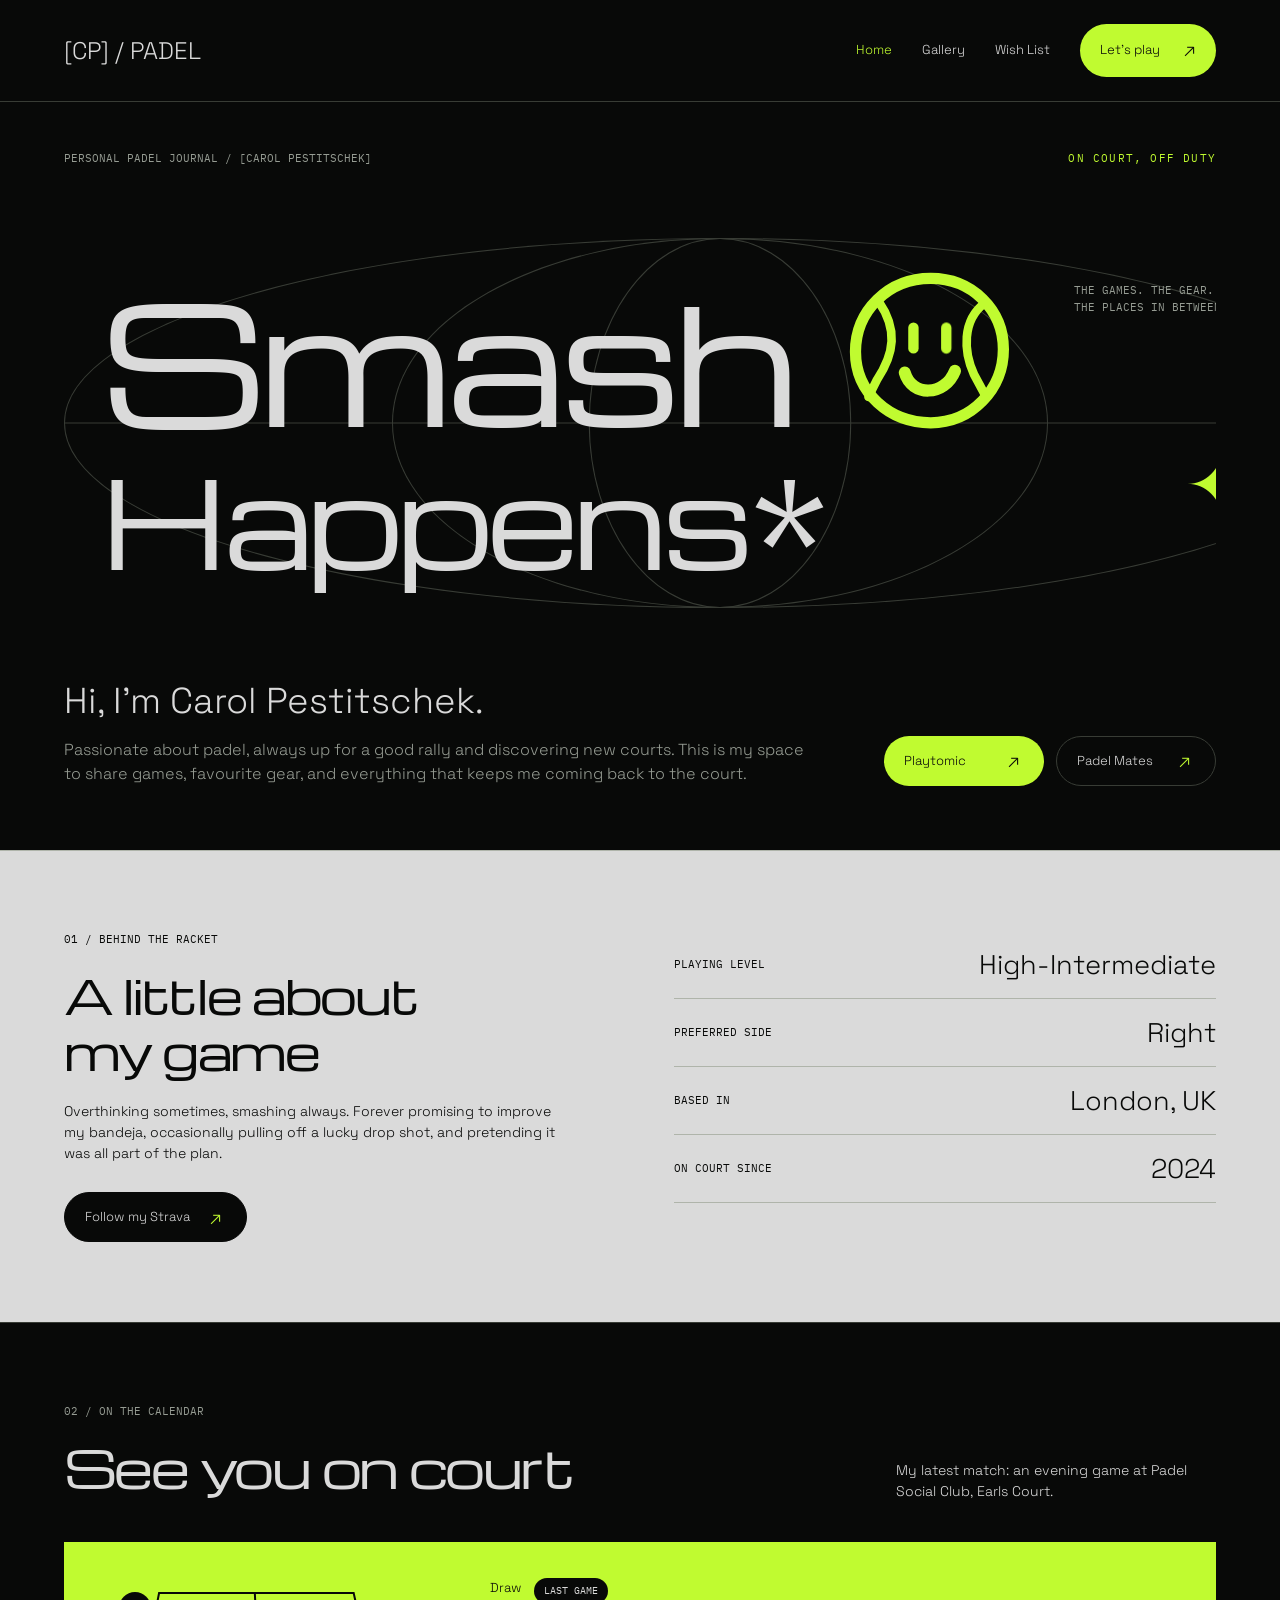
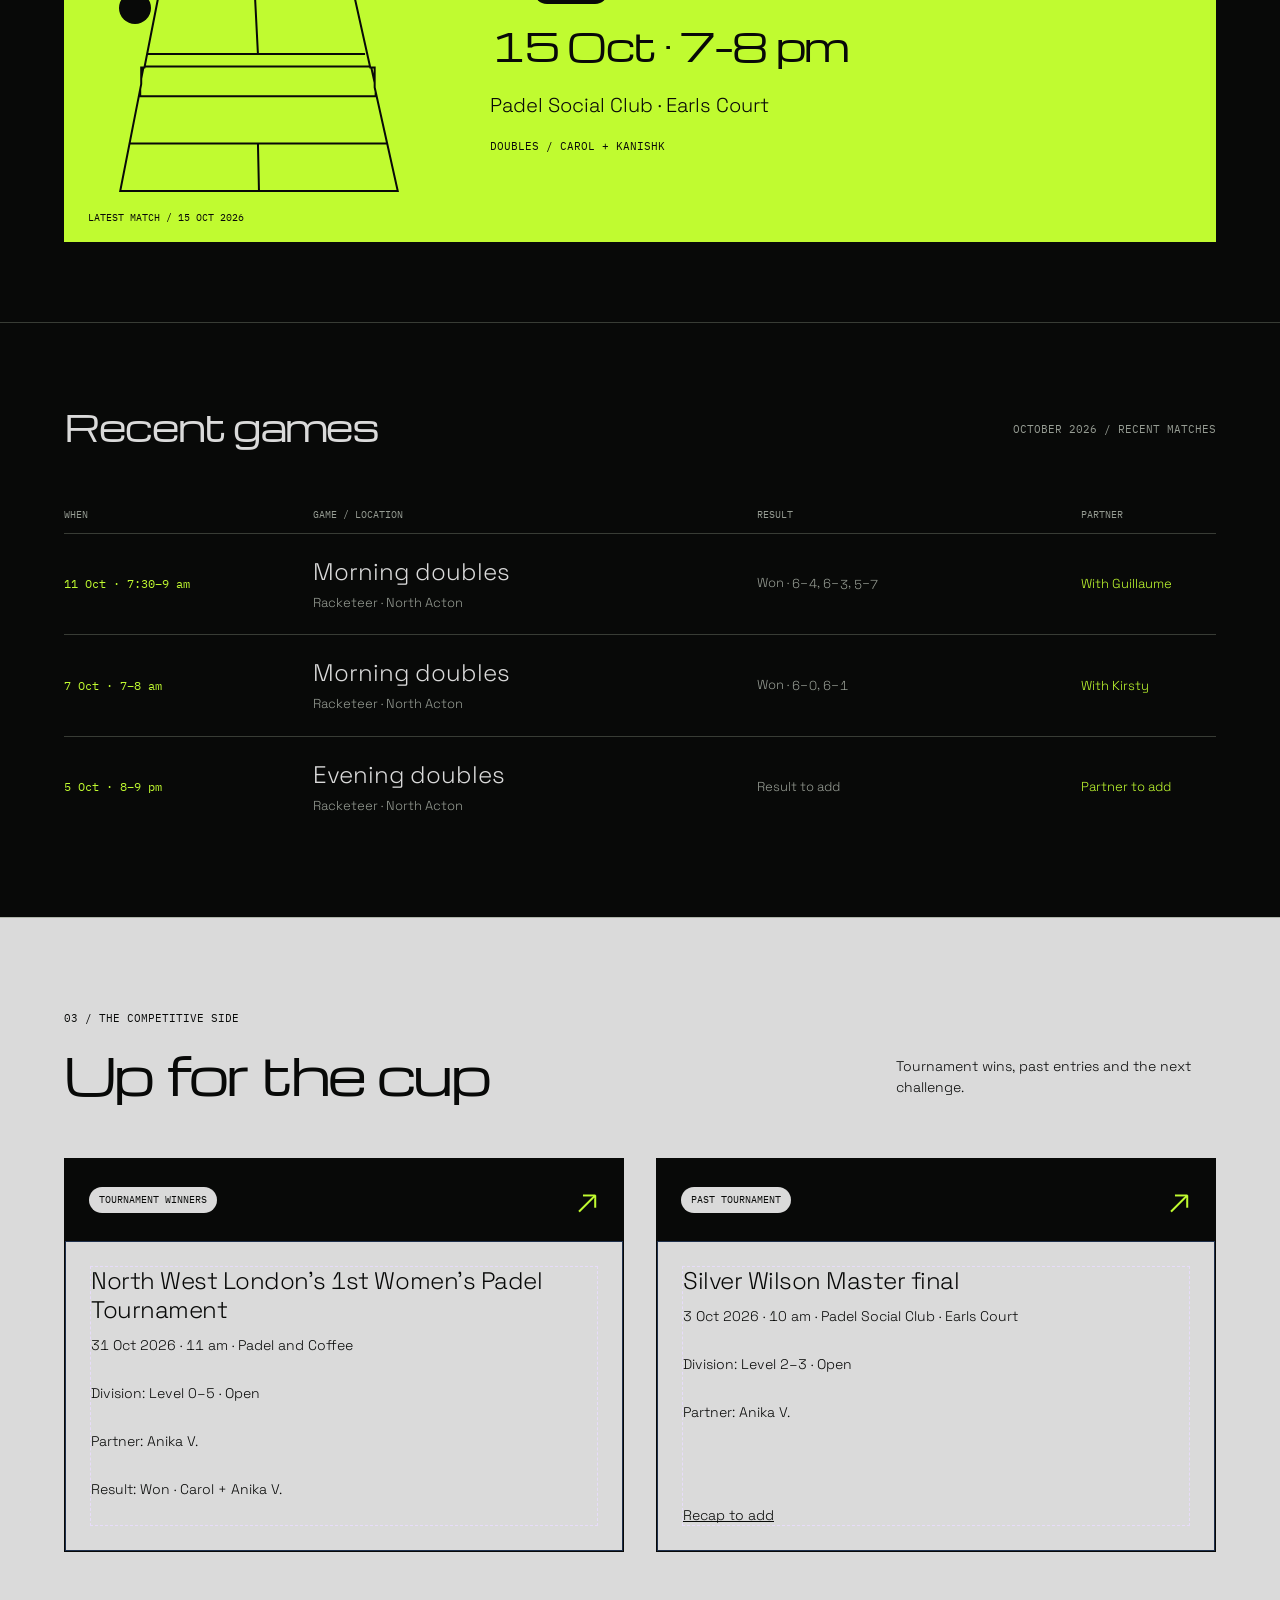
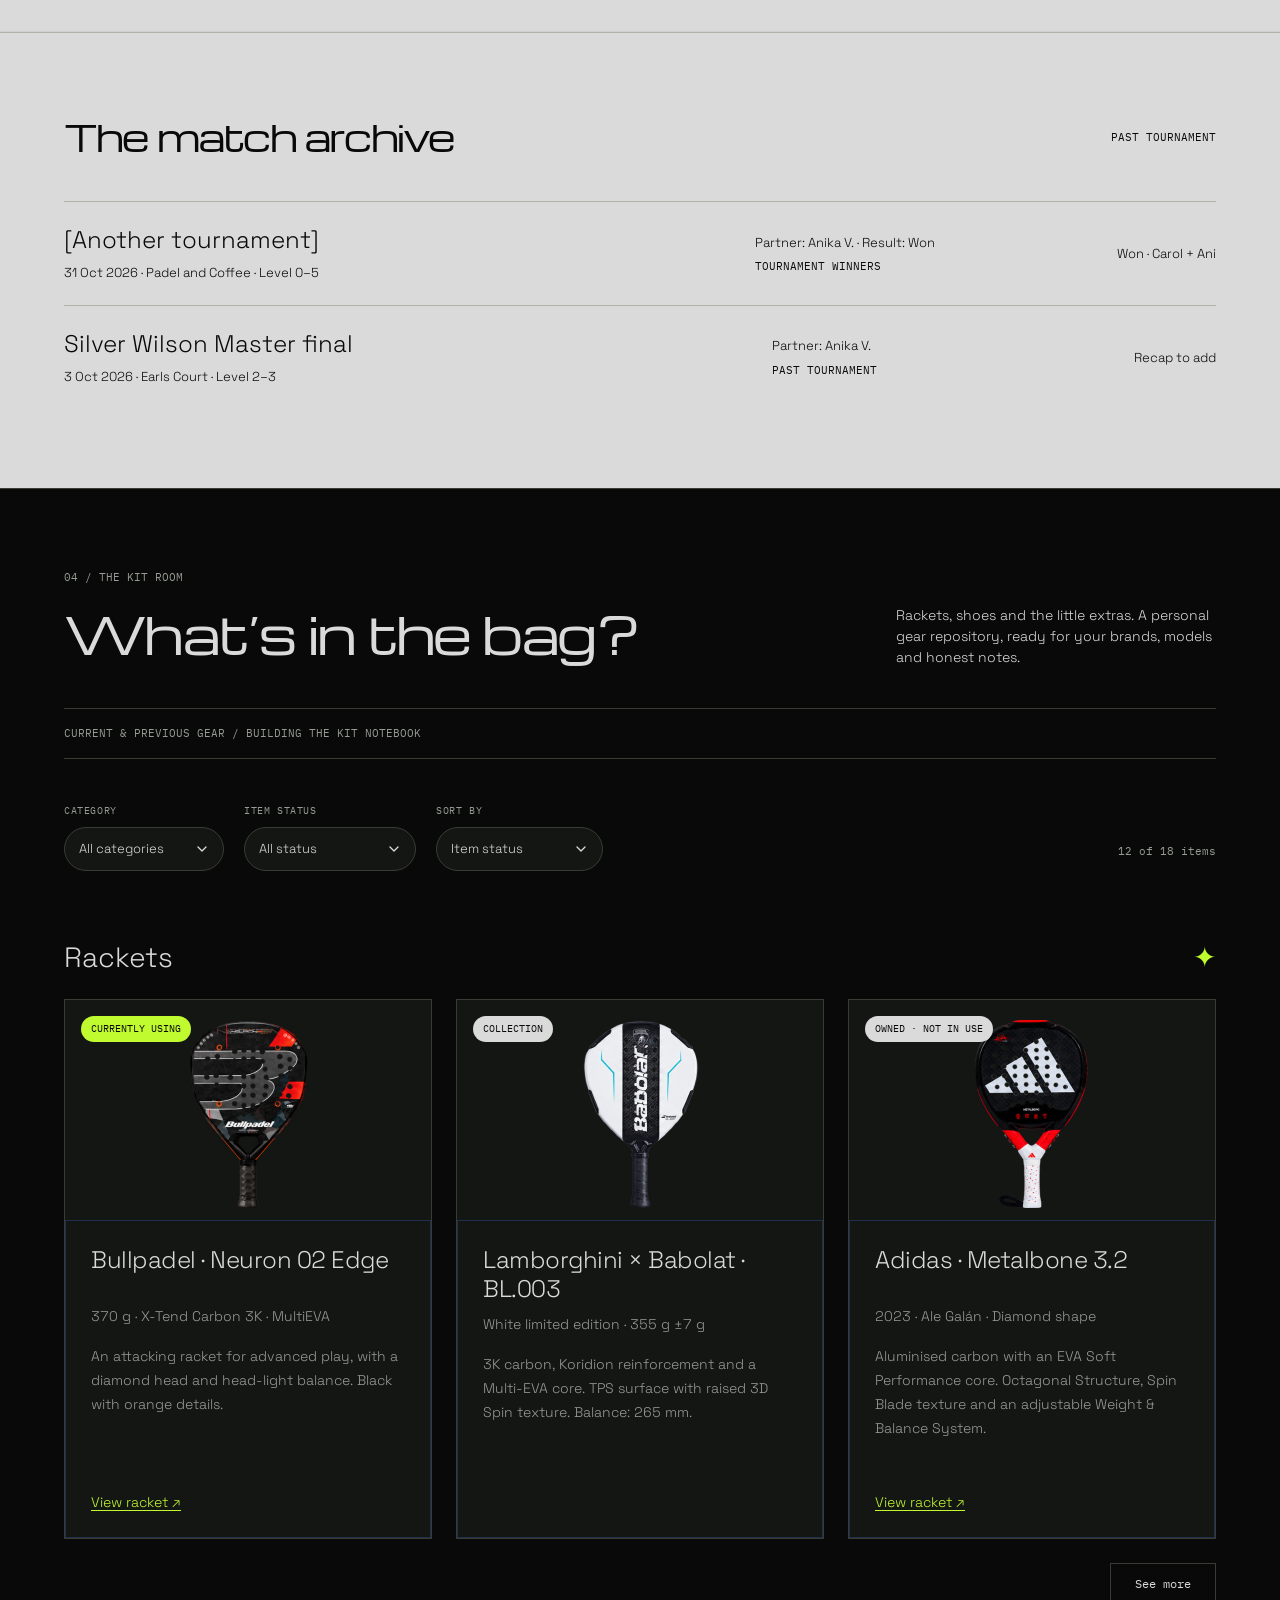
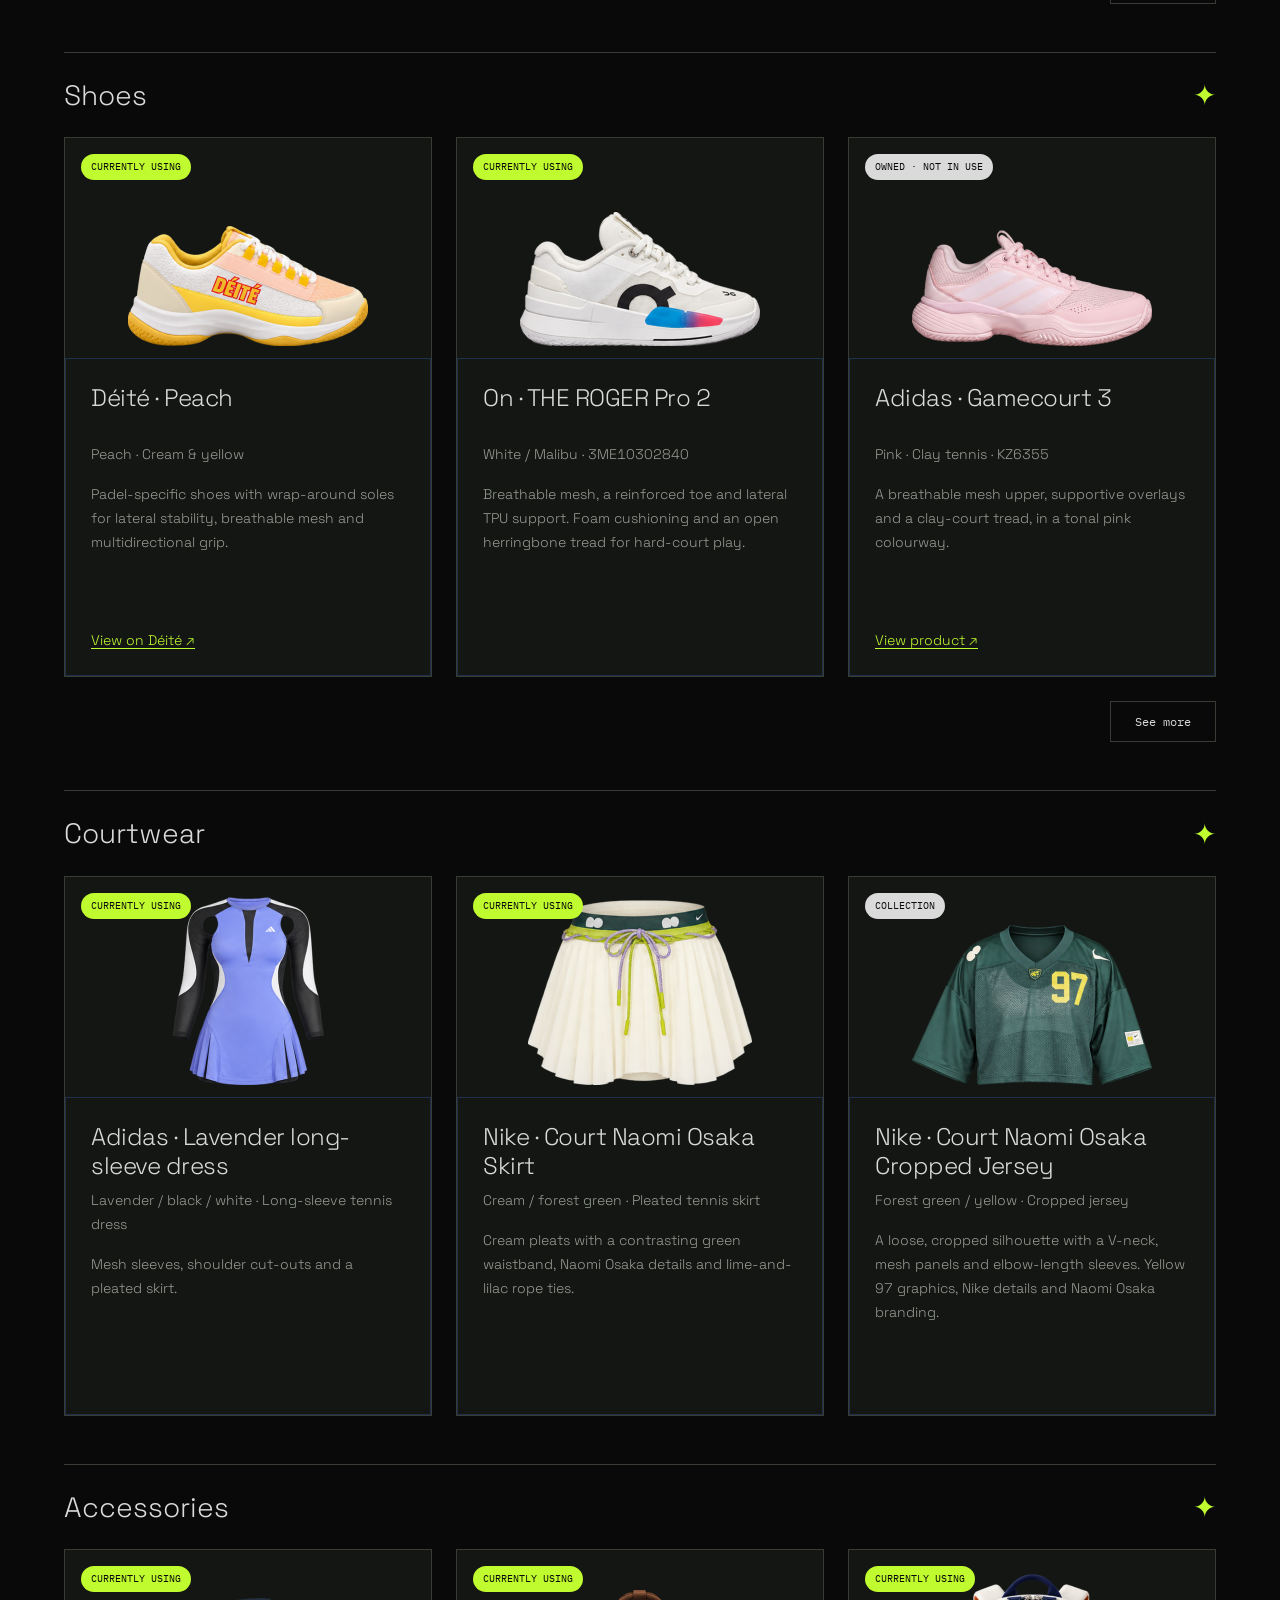
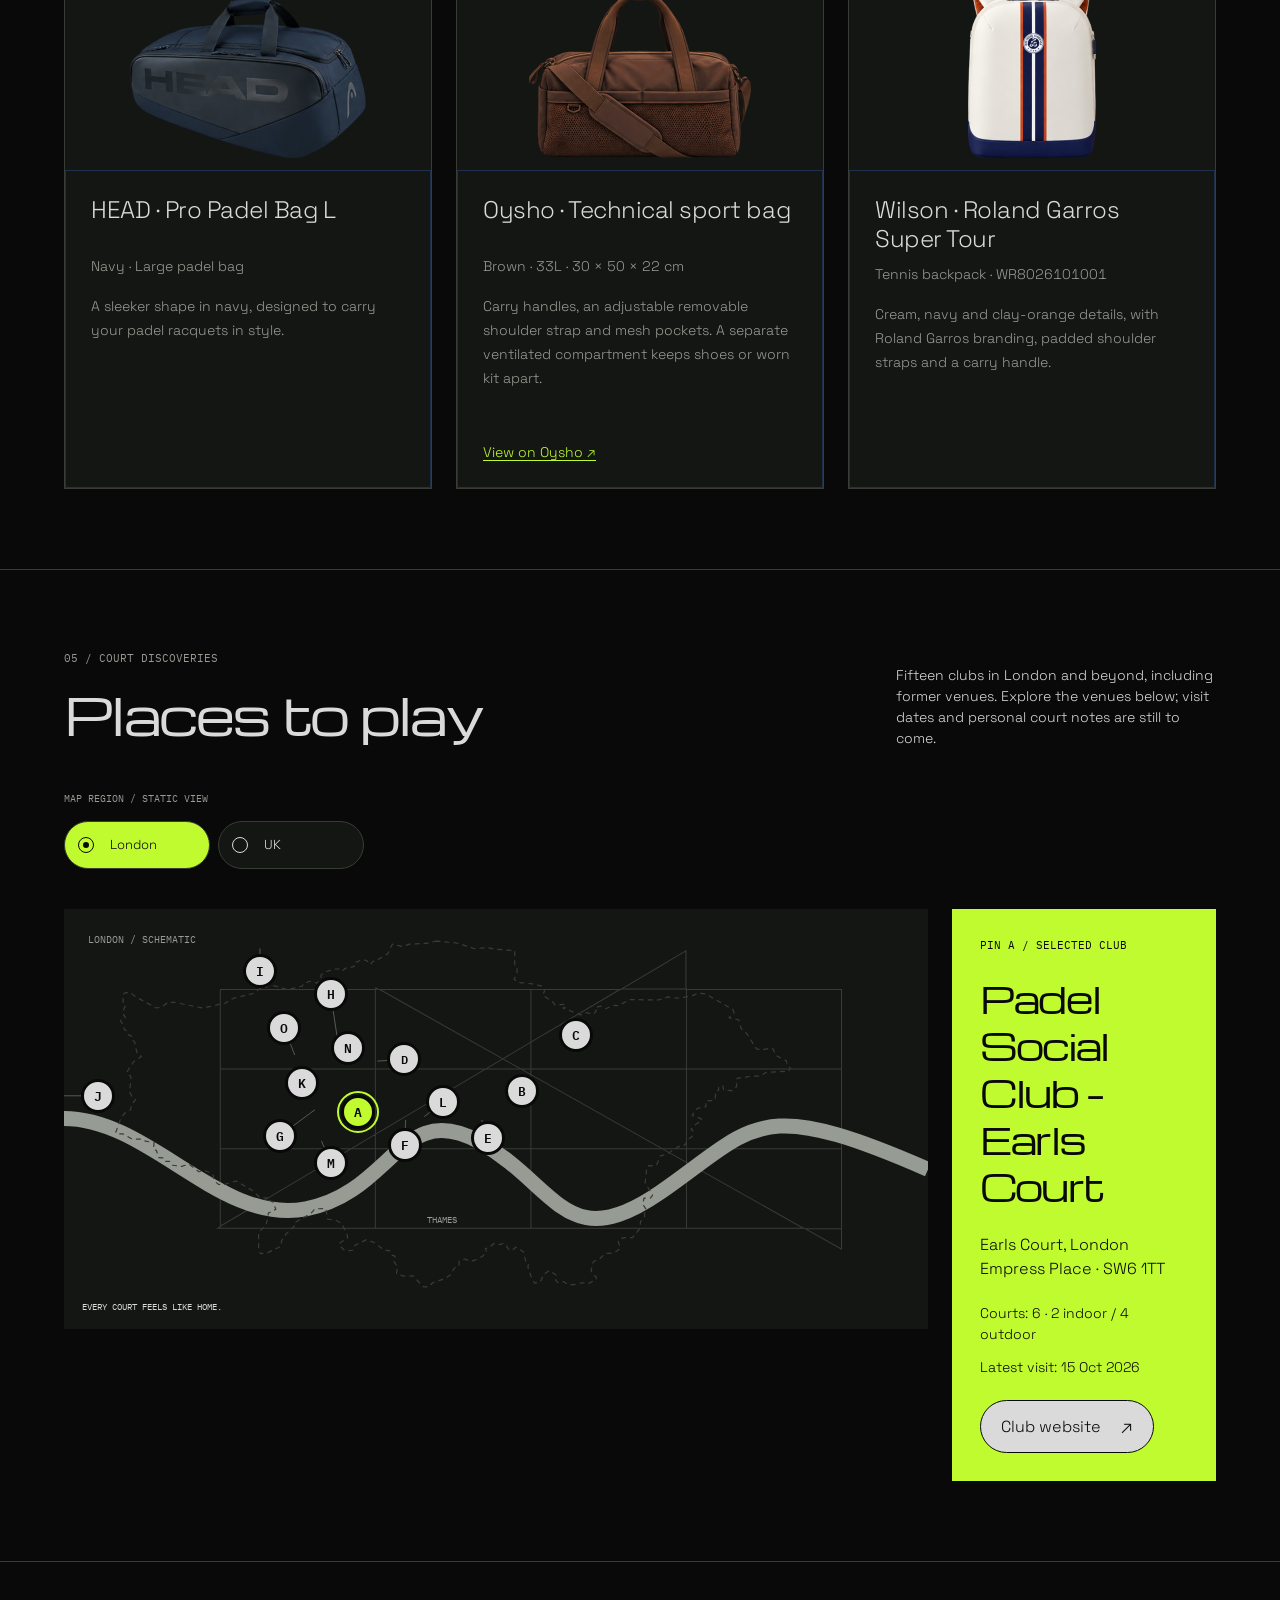
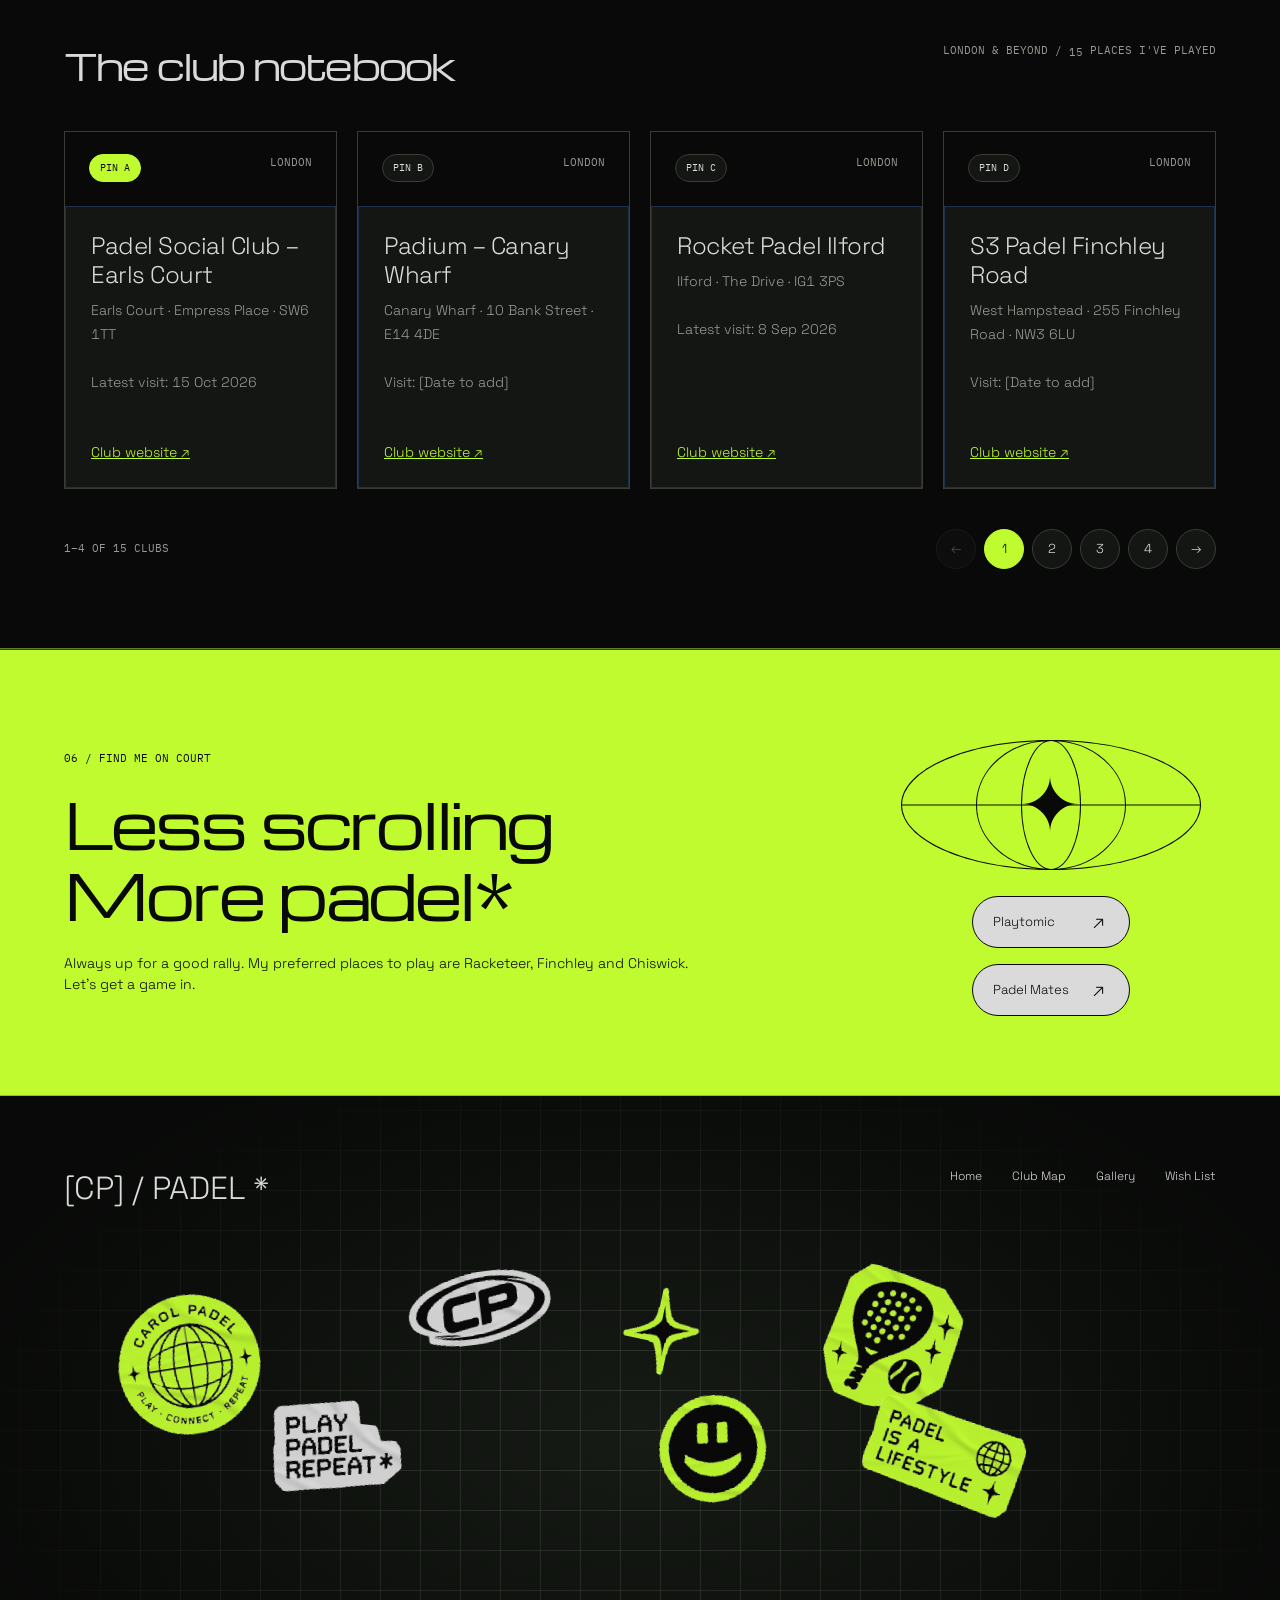
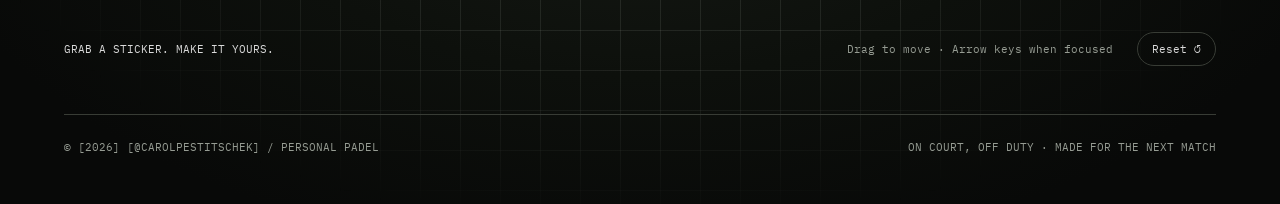
==== commit b148e855: "Unify navigation across pages and simplify gallery count" ====
--- a/index.html
+++ b/index.html
@@ -1,26 +1,6 @@
 <!doctype html>
-<html lang="en"><head><meta charset="UTF-8"><meta name="viewport" content="width=device-width,initial-scale=1"><title>Smash Happens — Carol’s Padel Journal</title><meta name="description" content="Carol’s personal padel journal: games, gear and London court discoveries."><link rel="stylesheet" href="styles.css?v=62"></head><body><main class="desktop-view"><div class="f0" data-node-id="0:4836" data-name="Personal padel • Desktop">
-      <div class="f1" data-node-id="0:4837" data-name="Navigation">
-        <div class="f2" data-node-id="0:4838" data-name="Brand and navigation">
-          <p class="f3" data-node-id="0:4839">[CP] / PADEL </p>
-          <div class="f4" data-node-id="0:4840" data-name="Page links">
-            <a class="f5" data-node-id="0:4841" href="#desktop-home">Home</a>
-
-
-
-            <a class="f6" data-node-id="0:4845" href="#desktop-clubs">Club Map</a>
-            <div class="f7" data-node-id="0:4846" data-name="Action">
-              <p class="f8" data-node-id="0:4847">
-                Let’s play
-              </p>
-              <p class="f9" data-node-id="0:4848">
-                ↗
-              </p>
-            </div>
-          </div>
-        </div>
-      </div>
-      <div class="f10" data-node-id="0:4849" id="desktop-home" data-name="Hero">
+<html lang="en"><head><meta charset="UTF-8"><meta name="viewport" content="width=device-width,initial-scale=1"><title>Smash Happens — Carol’s Padel Journal</title><meta name="description" content="Carol’s personal padel journal: games, gear and London court discoveries."><link rel="stylesheet" href="styles.css?v=62"><link rel="stylesheet" href="navigation.css?v=1"></head><body><main class="desktop-view"><div class="f0" data-node-id="0:4836" data-name="Personal padel • Desktop">
+      <header class="smash-nav"><a class="smash-brand" href="./">[CP] / PADEL</a><nav aria-label="Main navigation"><a href="./" aria-current="page">Home</a><a href="gallery.html">Gallery</a><a href="wish-list.html">Wish List</a><a class="smash-nav-cta" href="./#connect">Let’s play <span aria-hidden="true">↗</span></a></nav></header><div class="f10" data-node-id="0:4849" id="desktop-home" data-name="Hero">
         <div class="f11" data-node-id="0:4850" data-name="Editorial strapline">
           <p class="f12" data-node-id="0:4851">
             PERSONAL PADEL JOURNAL / [CAROL PESTITSCHEK]
@@ -1530,20 +1510,7 @@
         </div>
       </div>
     </div></main><main class="mobile-view"><div class="f0" data-node-id="0:4523" data-name="Personal padel • Mobile">
-      <div class="f199" data-node-id="0:4524" data-name="Navigation">
-        <div class="f11" data-node-id="0:4525" data-name="Brand and navigation">
-          <p class="f3" data-node-id="0:4526">[CP] / PADEL </p>
-
-        </div>
-        <div class="f201" data-node-id="0:4528" data-name="Page links">
-          <a class="f202" data-node-id="0:4529" href="#mobile-home">Home</a>
-
-
-
-          <a class="f203" data-node-id="0:4533" href="#mobile-clubs">Club Map</a>
-        </div>
-      </div>
-      <div class="f204" data-node-id="0:4534" id="mobile-home" data-name="Hero">
+      <header class="smash-nav"><a class="smash-brand" href="./">[CP] / PADEL</a><nav aria-label="Main navigation"><a href="./" aria-current="page">Home</a><a href="gallery.html">Gallery</a><a href="wish-list.html">Wish List</a><a class="smash-nav-cta" href="./#connect">Let’s play <span aria-hidden="true">↗</span></a></nav></header><div class="f204" data-node-id="0:4534" id="mobile-home" data-name="Hero">
         <div class="f11" data-node-id="0:4535" data-name="Editorial strapline">
           <p class="f119" data-node-id="0:4536">
             PERSONAL PADEL JOURNAL / [CAROL PESTITSCHEK]
@@ -3027,4 +2994,4 @@
           </p>
         </div>
       </div>
-    </div></main><script src="app.js"></script><script src="court-motion.js?v=4"></script><script src="hero-motion.js?v=2"></script><script src="section-motion.js?v=7"></script><script src="map-motion.js?v=12"></script><script src="map-region.js?v=1"></script><script src="club-pagination.js?v=1"></script><script src="footer-stickers.js?v=7"></script><script src="strava-button.js?v=3"></script><script src="match-data.js?v=11"></script><script src="profile-links.js?v=2"></script><script src="product-sprite.js?v=3"></script><script src="gear-data.js?v=5"></script><script src="shoe-data.js?v=8"></script><script src="head-bag-data.js?v=2"></script><script src="wilson-backpack-data.js?v=2"></script><script src="bullpadel-racket-data.js?v=2"></script><script src="on-shoe-data.js?v=2"></script><script src="lambo-racket-data.js?v=1"></script><script src="footwear-data.js?v=4"></script><script src="metalbone-racket-data.js?v=1"></script><script src="additional-gear-data.js?v=4"></script><script src="gear-controls.js?v=11"></script><script src="gallery-nav.js?v=3"></script><script src="interface-polish.js?v=5"></script><script src="mobile-idle.js?v=1"></script><script src="hero-character.js?v=5"></script></body></html>+    </div></main><script src="app.js"></script><script src="court-motion.js?v=4"></script><script src="hero-motion.js?v=2"></script><script src="section-motion.js?v=7"></script><script src="map-motion.js?v=12"></script><script src="map-region.js?v=1"></script><script src="club-pagination.js?v=1"></script><script src="footer-stickers.js?v=7"></script><script src="strava-button.js?v=3"></script><script src="match-data.js?v=11"></script><script src="profile-links.js?v=2"></script><script src="product-sprite.js?v=3"></script><script src="gear-data.js?v=5"></script><script src="shoe-data.js?v=8"></script><script src="head-bag-data.js?v=2"></script><script src="wilson-backpack-data.js?v=2"></script><script src="bullpadel-racket-data.js?v=2"></script><script src="on-shoe-data.js?v=2"></script><script src="lambo-racket-data.js?v=1"></script><script src="footwear-data.js?v=4"></script><script src="metalbone-racket-data.js?v=1"></script><script src="additional-gear-data.js?v=4"></script><script src="gear-controls.js?v=11"></script><script src="gallery-nav.js?v=4"></script><script src="interface-polish.js?v=5"></script><script src="mobile-idle.js?v=1"></script><script src="hero-character.js?v=5"></script></body></html>
--- a/navigation.css
+++ b/navigation.css
@@ -0,0 +1,2 @@
+/* One static header footprint across every page, with no late-added links. */
+.smash-nav{display:flex;align-items:center;justify-content:space-between;gap:30px;width:100%;padding:24px 64px;border-bottom:1px solid #383c35;color:#dadada;box-sizing:border-box}.smash-brand{font:700 24px/1.4 "Space Grotesk",sans-serif;white-space:nowrap}.smash-nav nav{display:flex;align-items:center;gap:30px;font:13px/1.4 "Space Grotesk",sans-serif}.smash-nav a{text-decoration:none}.smash-nav [aria-current="page"]{color:#c0fb30}.smash-nav-cta{display:inline-flex;align-items:center;justify-content:space-between;gap:24px;padding:13px 20px;border-radius:100px;background:#c0fb30;color:#080908;font-weight:700;white-space:nowrap}.smash-nav-cta span{font-size:19px;font-weight:400;transition:transform 250ms cubic-bezier(.23,1,.32,1)}.smash-nav a:focus-visible{outline:2px solid #c0fb30;outline-offset:5px}@media(hover:hover) and (pointer:fine){.smash-nav-cta:hover span{transform:translate(3px,-3px)}}@media(max-width:767px){.smash-nav{padding:24px;align-items:flex-start;flex-direction:column;gap:20px}.smash-nav nav{flex-wrap:wrap;gap:16px 20px}.smash-nav-cta{gap:16px;padding:10px 16px}}@media(prefers-reduced-motion:reduce){.smash-nav-cta span{transition:none}.smash-nav-cta:hover span{transform:none}}
